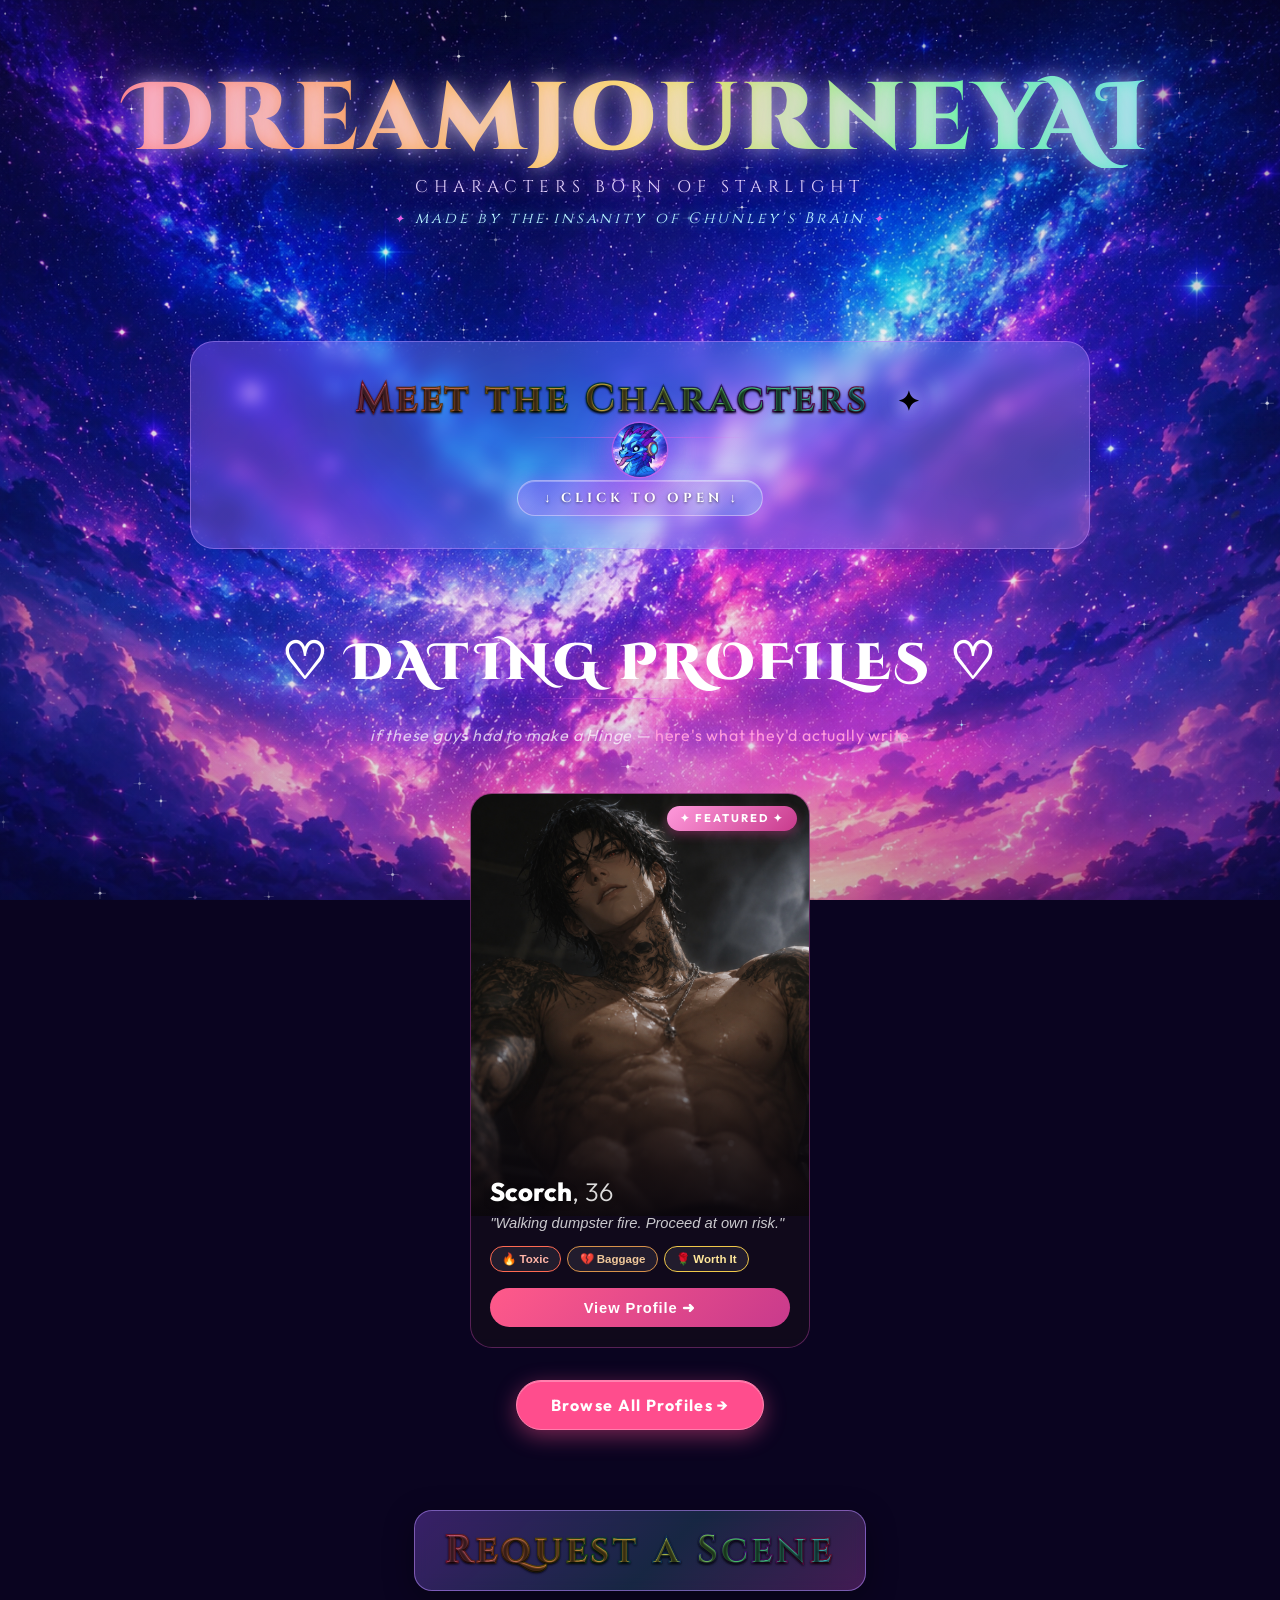
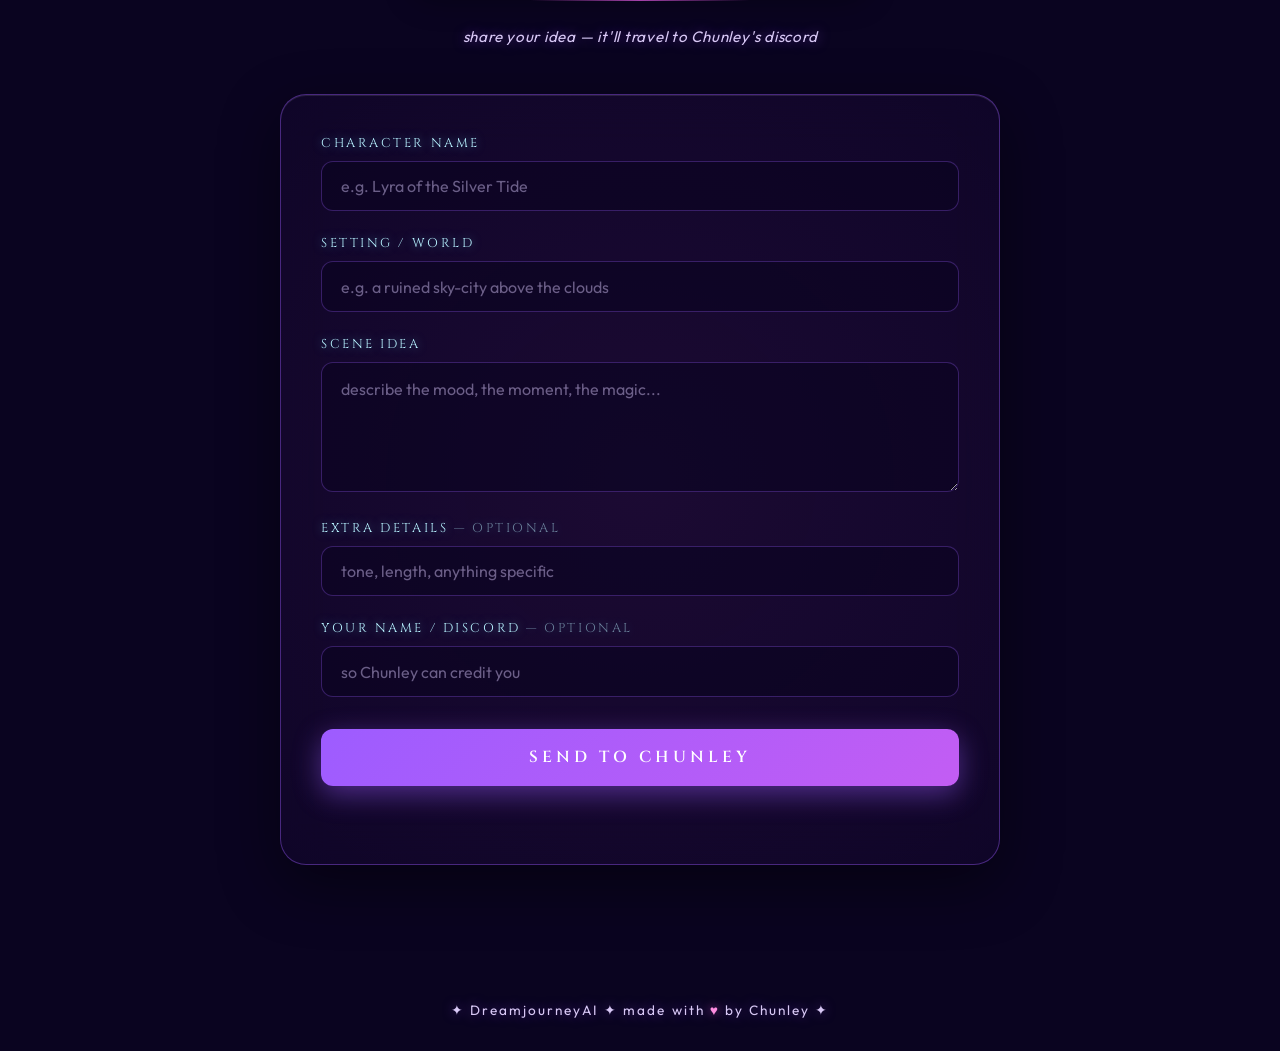
==== index.html @ 1c1927c0 "Update button text to 'Meet the Characters'" ====
<!DOCTYPE html>
<html lang="en">
<head>
<meta charset="UTF-8" />
<meta name="viewport" content="width=device-width, initial-scale=1.0" />
<title>DreamjourneyAI — by Chunley</title>
<link rel="icon" type="image/webp" href="assets/favicon.webp" />
<link rel="preconnect" href="https://fonts.googleapis.com" />
<link rel="preconnect" href="https://fonts.gstatic.com" crossorigin />
<link href="https://fonts.googleapis.com/css2?family=Cinzel+Decorative:wght@400;700;900&family=Cinzel:wght@400;500;600;700&family=Metal+Mania&family=Oswald:wght@400;600;700&family=Outfit:wght@300;400;500;600;700&family=Special+Elite&display=swap" rel="stylesheet" />
<link rel="stylesheet" href="styles.css" />
</head>
<body>

<canvas id="stars-canvas"></canvas>
<canvas id="ripples-canvas"></canvas>

<div class="dragon-cursor" id="dragonCursor">
  <div class="dragon-cursor-inner">
    <img src="assets/ChunDragon.webp" alt="" draggable="false" />
  </div>
</div>

<div class="site">

  <header>
    <h1 class="brand">DreamjourneyAI</h1>
    <div class="tagline">characters born of starlight</div>
    <div class="creator">made by the insanity of Chunley's Brain</div>
  </header>

  <section class="section" id="characters">
    <button type="button" class="section-title-link" id="meetCharactersLink" aria-label="Open characters page">
      <span class="meet-aurora" aria-hidden="true"></span>
      <h2 class="section-title">
        <span class="section-title-accent meet-title" data-text="Meet the Characters">Meet the Characters</span>
      </h2>
      <div class="divider"></div>
    </button>
  </section>

  <!-- ====== DATING PROFILES (homepage — featured + browse-all) ====== -->
  <section class="section dating-preview-section" id="datingProfiles">
    <h2 class="section-title">♡ Dating Profiles ♡</h2>
    <div class="divider"></div>
    <p class="section-sub">if these guys had to make a Hinge — <em>here's what they'd actually write</em></p>

    <div class="dating-featured-wrap">
      <button class="dating-preview-card dating-featured-card" data-dating="scorch" data-dating-href="scorch.html#dating" type="button" aria-label="View Scorch's dating profile">
        <span class="dating-featured-badge">✦ Featured ✦</span>
        <div class="dating-preview-photo">
          <img src="assets/Scorch Pics/SexyScorchLookingDown.webp" alt="Scorch" onerror="this.style.display='none'">
        </div>
        <div class="dating-preview-body">
          <h3 class="dating-preview-name">Scorch<span>, 36</span></h3>
          <p class="dating-preview-tag">"Walking dumpster fire. Proceed at own risk."</p>
          <div class="dating-preview-types">
            <span class="romance-tag rt-toxic">🔥 Toxic</span>
            <span class="romance-tag rt-baggage">💔 Baggage</span>
            <span class="romance-tag rt-worth">🌹 Worth It</span>
          </div>
          <span class="dating-preview-cta">View Profile ➜</span>
        </div>
      </button>
    </div>

    <button class="dating-browse-all-btn" id="openDatingBrowse" type="button">
      Browse All Profiles →
    </button>
  </section>

  <section class="section" id="request">
    <h2 class="section-title"><span class="section-title-accent meet-title" data-text="Request a Scene">Request a Scene</span></h2>
    <div class="divider"></div>
    <p class="section-sub">share your idea — it'll travel to Chunley's discord</p>

    <form class="request-form" id="requestForm" autocomplete="off">
      <div class="form-row">
        <label class="form-label" for="charName">Character Name</label>
        <input class="form-input" type="text" id="charName" name="charName" required placeholder="e.g. Lyra of the Silver Tide" />
      </div>
      <div class="form-row">
        <label class="form-label" for="setting">Setting / World</label>
        <input class="form-input" type="text" id="setting" name="setting" placeholder="e.g. a ruined sky-city above the clouds" />
      </div>
      <div class="form-row">
        <label class="form-label" for="idea">Scene Idea</label>
        <textarea class="form-textarea" id="idea" name="idea" required placeholder="describe the mood, the moment, the magic..."></textarea>
      </div>
      <div class="form-row">
        <label class="form-label" for="extra">Extra Details <span style="opacity:.5">— optional</span></label>
        <input class="form-input" type="text" id="extra" name="extra" placeholder="tone, length, anything specific" />
      </div>
      <div class="form-row">
        <label class="form-label" for="requester">Your Name / Discord <span style="opacity:.5">— optional</span></label>
        <input class="form-input" type="text" id="requester" name="requester" placeholder="so Chunley can credit you" />
      </div>
      <button type="submit" class="submit-btn" id="submitBtn">Send to Chunley</button>
      <div class="form-status" id="formStatus"></div>
    </form>
  </section>

  <footer>
    <p>✦ DreamjourneyAI ✦ made with <span class="heart">♥</span> by Chunley ✦</p>
  </footer>

</div>



<!-- ====================== ALL CHARACTERS OVERLAY ====================== -->
<div class="character-page all-characters-page" id="charactersPage" aria-hidden="true">
  <button class="char-close" id="charactersClose" aria-label="Close" type="button">✕</button>
  <section class="all-characters-section">
    <h1 class="all-characters-title">All Characters</h1>
    <p class="all-characters-sub">every dream Chunley's brain has dragged into the light</p>
    <div class="search-wrap overlay-search">
      <svg class="search-icon" viewBox="0 0 24 24" fill="none" stroke="currentColor" stroke-width="2" stroke-linecap="round" stroke-linejoin="round">
        <circle cx="11" cy="11" r="8"/>
        <line x1="21" y1="21" x2="16.65" y2="16.65"/>
      </svg>
      <input type="text" class="search-input" id="searchInput" placeholder="Search for a character, a world, a dream..." />
    </div>
    <div class="character-grid" id="allCharactersGrid"></div>
  </section>
</div>
<!-- ================== END ALL CHARACTERS OVERLAY ===================== -->











<!-- ====================== DATING BROWSE OVERLAY (search + full grid) ====================== -->
<div class="dating-page dating-browse-page" id="datingBrowsePage" aria-hidden="true" style="--dp-accent: #e85ee8; --dp-accent-2: #5e7fff;">
  <button class="dating-close" id="datingBrowseClose" type="button" aria-label="Close">✕</button>

  <div class="dating-browse-wrap">
    <h1 class="dating-browse-title">♡ Dating Profiles ♡</h1>
    <p class="dating-browse-sub">find your type · find your toxic match · find someone worth the work</p>

    <div class="dating-search" role="search">
      <svg class="dating-search-icon" viewBox="0 0 24 24" fill="none" stroke="currentColor" stroke-width="2" stroke-linecap="round" stroke-linejoin="round" aria-hidden="true">
        <circle cx="11" cy="11" r="7"/>
        <path d="m21 21-4.3-4.3"/>
      </svg>
      <input
        type="search"
        id="datingSearchInput"
        placeholder="search by name or vibe — try 'toxic', 'angst', 'good boy'..."
        autocomplete="off"
        spellcheck="false"
      >
      <button class="dating-search-clear" id="datingSearchClear" type="button" aria-label="Clear search">✕</button>
    </div>

    <div class="dating-browse-grid" id="datingBrowseGrid">
      <!-- Scorch (unlocked) -->
      <button class="dating-preview-card"
              data-dating="scorch"
              data-dating-href="scorch.html#dating"
              data-name="scorch"
              data-tags="toxic baggage complicated worth-the-work heavy frontman vocals fire hellfire bite back asshole"
              type="button" aria-label="View Scorch's dating profile">
        <div class="dating-preview-photo">
          <img src="assets/Scorch Pics/scorch-g03.jpg" alt="Scorch" onerror="this.style.display='none'">
        </div>
        <div class="dating-preview-body">
          <h3 class="dating-preview-name">Scorch<span>, 36</span></h3>
          <p class="dating-preview-tag">"Walking dumpster fire. Proceed at own risk."</p>
          <div class="dating-preview-types">
            <span class="romance-tag rt-toxic">🔥 Toxic</span>
            <span class="romance-tag rt-baggage">💔 Baggage</span>
            <span class="romance-tag rt-worth">🌹 Worth It</span>
          </div>
          <span class="dating-preview-cta">View Profile ➜</span>
        </div>
      </button>

      <!-- Rory (unlocked) -->
      <button class="dating-preview-card"
              data-dating="rory"
              data-dating-href="rory.html#dating"
              data-name="rory"
              data-tags="irish peaky blinders 1920s charmer liar womanizer bootleg cards gangster handsome heartbreaker birmingham omalley trouble"
              type="button" aria-label="View Rory's dating profile">
        <div class="dating-preview-photo">
          <img src="assets/Rory Pics/SexyRory.webp" alt="Rory" onerror="this.style.display='none'">
        </div>
        <div class="dating-preview-body">
          <h3 class="dating-preview-name">Rory<span>, 35</span></h3>
          <p class="dating-preview-tag">"Charmin', handsome, an' a terrible bloody idea."</p>
          <div class="dating-preview-types">
            <span class="romance-tag rt-toxic">🔥 Heartbreaker</span>
            <span class="romance-tag rt-complicated">🎴 Smooth Talker</span>
            <span class="romance-tag rt-worth">🥃 Good Craic</span>
          </div>
          <span class="dating-preview-cta">View Profile ➜</span>
        </div>
      </button>

      <!-- Shane (locked placeholder) -->
      <button class="dating-preview-card locked"
              data-name="shane"
              data-tags="deadpan ex-outlaw biker angst quiet emotionally unavailable bass"
              type="button" disabled aria-label="Shane's profile coming soon">
        <div class="dating-preview-photo">
          <img src="assets/Shane Pics/shane_bassMainPic.webp" alt="Shane" onerror="this.style.display='none'">
          <div class="dating-preview-locked-stamp">Coming Soon</div>
        </div>
        <div class="dating-preview-body">
          <h3 class="dating-preview-name">Shane<span>, ?</span></h3>
          <p class="dating-preview-tag">profile pending — he didn't want to fill it out</p>
          <div class="dating-preview-types"><span class="romance-tag rt-angst">⚠ TBD</span></div>
          <span class="dating-preview-cta">Coming Soon</span>
        </div>
      </button>

      <!-- Cody (locked placeholder) -->
      <button class="dating-preview-card locked"
              data-name="cody"
              data-tags="good boy soft sweet bayou cajun drums depression heart of the band"
              type="button" disabled aria-label="Cody's profile coming soon">
        <div class="dating-preview-photo">
          <img src="assets/Cody Pics/cody-portrait.jpg" alt="Cody" onerror="this.style.display='none'">
          <div class="dating-preview-locked-stamp">Coming Soon</div>
        </div>
        <div class="dating-preview-body">
          <h3 class="dating-preview-name">Cody<span>, ?</span></h3>
          <p class="dating-preview-tag">profile pending — he's still being too polite about it</p>
          <div class="dating-preview-types"><span class="romance-tag rt-soft">🌿 TBD</span></div>
          <span class="dating-preview-cta">Coming Soon</span>
        </div>
      </button>
    </div>

    <p class="dating-no-results" id="datingNoResults">no profiles match — try a different vibe</p>
  </div>
</div>
<!-- ================== END DATING BROWSE OVERLAY ===================== -->



<!-- ============== SCENE REQUEST MODAL (shared by all character pages) ============== -->
<div class="scene-modal" id="sceneModal" aria-hidden="true" role="dialog" aria-labelledby="sceneModalTitle">
  <div class="scene-modal-panel">
    <button class="scene-modal-close" id="sceneModalClose" type="button" aria-label="Close">✕</button>
    <h2 class="scene-modal-h" id="sceneModalTitle">Scene Request</h2>
    <p class="scene-modal-sub">For <strong id="sceneModalChar">—</strong></p>

    <form id="sceneRequestForm" autocomplete="off">
      <div class="scene-row">
        <label for="sceneIdea">The Scene Idea</label>
        <textarea id="sceneIdea" name="sceneIdea" required placeholder="describe the moment, the mood, the magic..."></textarea>
      </div>
      <div class="scene-row">
        <label for="sceneSetting">Setting / World <span style="opacity:.55">— optional</span></label>
        <input type="text" id="sceneSetting" name="sceneSetting" placeholder="where does it take place?">
      </div>
      <div class="scene-row">
        <label for="sceneExtra">Extra Details <span style="opacity:.55">— optional</span></label>
        <input type="text" id="sceneExtra" name="sceneExtra" placeholder="tone, length, anything specific">
      </div>
      <div class="scene-row">
        <label for="sceneRequester">Your Name / Discord <span style="opacity:.55">— optional</span></label>
        <input type="text" id="sceneRequester" name="sceneRequester" placeholder="so Chunley can credit you">
      </div>
      <button type="submit" class="scene-submit" id="sceneSubmit">Send to Chunley</button>
      <div class="scene-status" id="sceneStatus" role="status" aria-live="polite"></div>
    </form>
  </div>
</div>



<script src="script.js"></script>
</body>
</html>
---- styles.css ----
:root {
    --bg-deep: #0a0420;
    --bg-mid: #1a0a40;
    --accent-purple: #9d5cff;
    --accent-magenta: #e85ee8;
    --accent-cyan: #5edcff;
    --accent-blue: #5e7fff;
    --text-primary: #f0e8ff;
    --text-muted: #b8a8d8;
    --glow-purple: rgba(157, 92, 255, 0.6);
    --glow-magenta: rgba(232, 94, 232, 0.5);
    --glow-cyan: rgba(94, 220, 255, 0.4);
    --rainbow-gradient: linear-gradient(90deg, #ff6f9c 0%, #ff9a4d 12%, #ffe14d 25%, #5cff97 38%, #4ddfff 51%, #7a8cff 64%, #b86bff 77%, #ff6fd6 90%, #ff6f9c 100%);
    --rainbow-dark: linear-gradient(90deg, #6e1430 0%, #6e3210 12%, #5c4a08 25%, #0d4a22 38%, #0a3a52 51%, #1c2c5b 64%, #3a1466 77%, #5c0c4a 90%, #6e1430 100%);
  }

  * { margin: 0; padding: 0; box-sizing: border-box; cursor: none; }

  html, body { width: 100%; overflow-x: hidden; }

  body {
    font-family: 'Outfit', sans-serif;
    background: var(--bg-deep);
    color: var(--text-primary);
    min-height: 100vh;
    position: relative;
    background-image: url('assets/file_00000000f12871f6a0b5cd35dc79fafd.png');
    background-size: cover;
    background-position: center;
    background-attachment: fixed;
    background-repeat: no-repeat;
  }

  /* darkening vignette over background for readability */
  body::before {
    content: '';
    position: fixed; inset: 0;
    background:
      radial-gradient(ellipse at center, transparent 0%, rgba(10, 4, 32, 0.12) 60%, rgba(10, 4, 32, 0.45) 100%);
    z-index: 1;
    pointer-events: none;
  }

  /* canvas layers */
  #stars-canvas, #ripples-canvas {
    position: fixed; inset: 0;
    width: 100%; height: 100%;
    pointer-events: none;
  }
  #stars-canvas { z-index: 2; }
  #ripples-canvas { z-index: 11; mix-blend-mode: screen; }

  /* dragon cursor */
  .dragon-cursor {
    position: fixed;
    top: 50%; left: 50%;
    width: 54px; height: 54px;
    margin: -27px 0 0 -27px;
    pointer-events: none;
    z-index: 9999;
    will-change: transform;
  }
  .dragon-cursor-inner {
    width: 100%; height: 100%;
    transition: transform 0.18s cubic-bezier(0.16, 1, 0.3, 1);
  }
  .dragon-cursor.clicking .dragon-cursor-inner {
    transform: scale(0.78) rotate(-14deg);
  }
  .dragon-cursor img {
    width: 100%; height: 100%;
    object-fit: cover;
    border-radius: 50%;
    user-select: none;
    -webkit-user-drag: none;
    filter: drop-shadow(0 0 10px var(--glow-purple)) drop-shadow(0 0 18px rgba(232, 94, 232, 0.35));
    box-shadow: 0 0 0 1.5px rgba(232, 94, 232, 0.5), inset 0 0 12px rgba(0, 0, 0, 0.3);
  }
  /* gentle hover-bob */
  .dragon-cursor img {
    animation: dragonBob 3s ease-in-out infinite;
  }
  @keyframes dragonBob {
    0%, 100% { transform: translateY(0) rotate(-3deg); }
    50% { transform: translateY(-2px) rotate(3deg); }
  }

  /* touch-device fallback handled in JS via (pointer: coarse) instead, so
     hybrid laptops with touchscreens still get the dragon. */
  body.touch-device, body.touch-device * { cursor: auto !important; }
  body.touch-device .dragon-cursor { display: none; }

  /* Until the dragon cursor is confirmed visible (image loaded OR orb fallback
     in place), keep the OS cursor so the page is always usable. JS adds the
     `dragon-ready` class once the cursor is actually showing something. */
  body:not(.dragon-ready):not(.touch-device),
  body:not(.dragon-ready):not(.touch-device) * { cursor: auto !important; }
  body:not(.dragon-ready) .dragon-cursor { display: none; }

  /* ============================================================
     PERFORMANCE OPTIMIZATIONS — keep this site smooth on mobile.
     Three small rules, big impact:
     1. Pause every animation inside a character page when the page
        is hidden (aria-hidden=true). Browsers still run CSS animation
        cycles on offscreen elements; this stops that work.
     2. content-visibility: auto on the overlay pages lets the browser
        skip layout/paint for offscreen sections until they're scrolled
        or shown. Huge win when the page tree is large.
     3. prefers-reduced-motion: kill purely decorative animations for
        users who've set that OS preference (accessibility + perf).
     ============================================================ */
  .character-page[aria-hidden="true"] { content-visibility: auto; }
  .character-page[aria-hidden="true"] *,
  .character-page[aria-hidden="true"] *::before,
  .character-page[aria-hidden="true"] *::after {
    animation-play-state: paused !important;
  }
  @media (prefers-reduced-motion: reduce) {
    *, *::before, *::after {
      animation-duration: 0.001ms !important;
      animation-iteration-count: 1 !important;
      transition-duration: 0.001ms !important;
    }
  }

  /* main site z-index */
  .site { position: relative; z-index: 10; }

  /* ---------- HEADER ---------- */
  header {
    padding: 4.5rem 2rem 2rem;
    text-align: center;
    position: relative;
  }

  .brand {
    font-family: 'Cinzel Decorative', serif;
    font-weight: 900;
    font-size: clamp(2.6rem, 7.5vw, 6rem);
    letter-spacing: 0.03em;
    background: var(--rainbow-gradient);
    background-size: 200% 100%;
    -webkit-background-clip: text;
    -webkit-text-fill-color: transparent;
    background-clip: text;
    animation: rainbowFlow 14s linear infinite, fadeUp 1.2s ease both;
    margin-bottom: 0.5rem;
    line-height: 1;
    /* halo glow behind the gradient text */
    text-shadow:
      0 0 18px rgba(255, 220, 255, 0.55),
      0 0 36px rgba(180, 220, 255, 0.35),
      0 0 72px rgba(232, 94, 232, 0.25);
  }

  /* seamless left-to-right rainbow loop */
  @keyframes rainbowFlow {
    from { background-position: 0% 50%; }
    to   { background-position: 200% 50%; }
  }
  @keyframes fadeUp {
    from { opacity: 0; transform: translateY(20px); }
    to   { opacity: 1; transform: translateY(0); }
  }

  .tagline {
    font-family: 'Cinzel', serif;
    font-weight: 400;
    font-size: clamp(0.85rem, 1.4vw, 1.05rem);
    color: #e6d4ff;
    letter-spacing: 0.35em;
    text-transform: uppercase;
    margin-bottom: 0.6rem;
    animation: fadeUp 1.4s 0.15s ease both;
    text-shadow:
      0 0 10px rgba(232, 94, 232, 0.6),
      0 0 22px rgba(94, 220, 255, 0.35);
  }
  .creator {
    font-family: 'Cinzel', serif;
    font-size: 0.95rem;
    color: #b8f2ff;
    letter-spacing: 0.2em;
    font-style: italic;
    animation: fadeUp 1.4s 0.3s ease both;
    text-shadow:
      0 0 10px rgba(94, 220, 255, 0.7),
      0 0 22px rgba(157, 92, 255, 0.4);
  }
  .creator::before, .creator::after {
    content: '✦';
    margin: 0 0.6em;
    color: var(--accent-magenta);
    font-size: 0.8em;
  }

  /* ---------- CLICKABLE SECTION TITLE ---------- */
  .section-title-link {
    display: block;
    text-align: center;
    width: 100%;
    max-width: 900px;
    margin: 0 auto;
    /* a richer, present background built from the page palette,
       layered over a slow-flowing aurora shimmer (see ::after below) */
    background:
      linear-gradient(135deg, rgba(157, 92, 255, 0.32), rgba(94, 220, 255, 0.16) 55%, rgba(232, 94, 232, 0.26));
    border: 1.5px solid rgba(180, 140, 255, 0.55);
    padding: 2rem 1.5rem;
    cursor: pointer;
    border-radius: 24px;
    position: relative;
    overflow: hidden;
    transition: transform 0.4s cubic-bezier(0.16, 1, 0.3, 1),
                border-color 0.4s ease,
                box-shadow 0.4s ease,
                background 0.4s ease;
    animation: meetPulse 3.2s ease-in-out infinite;
    backdrop-filter: blur(8px);
    -webkit-backdrop-filter: blur(8px);
  }
  /* the flowing aurora shimmer that fills the panel */
  .section-title-link > *:not(.meet-aurora) { position: relative; z-index: 1; }
  .section-title-link .meet-aurora {
    content: '';
    position: absolute;
    inset: -40%;
    z-index: 0;
    pointer-events: none;
    background:
      conic-gradient(from 0deg at 30% 40%,
        rgba(157, 92, 255, 0.55),
        rgba(94, 220, 255, 0.40),
        rgba(232, 94, 232, 0.50),
        rgba(94, 127, 255, 0.40),
        rgba(157, 92, 255, 0.55));
    filter: blur(40px) saturate(1.15);
    opacity: 0.3;
    animation: meetAurora 16s linear infinite;
  }
  @keyframes meetAurora {
    0%   { transform: rotate(0deg)   scale(1.05); }
    50%  { transform: rotate(180deg) scale(1.25); }
    100% { transform: rotate(360deg) scale(1.05); }
  }
  /* Soft pulsing glow to draw the eye */
  @keyframes meetPulse {
    0%, 100% {
      box-shadow: 0 0 16px rgba(157, 92, 255, 0.20);
    }
    50% {
      box-shadow: 0 0 28px rgba(232, 94, 232, 0.30);
    }
  }
  /* Animated sheen sweep across the button */
  .section-title-link::before {
    content: '';
    position: absolute;
    top: 0;
    left: -100%;
    width: 60%;
    height: 100%;
    background: linear-gradient(
      105deg,
      transparent 0%,
      transparent 35%,
      rgba(255, 255, 255, 0.08) 45%,
      rgba(255, 255, 255, 0.18) 50%,
      rgba(255, 255, 255, 0.08) 55%,
      transparent 65%,
      transparent 100%
    );
    animation: sheenSweep 4.5s ease-in-out infinite;
    pointer-events: none;
    z-index: 2;
  }
  @keyframes sheenSweep {
    0%, 60% { left: -100%; }
    100% { left: 200%; }
  }
  .section-title-link .section-title {
    margin: 0 0 0.8rem 0;
    transition: text-shadow 0.3s ease, letter-spacing 0.4s ease;
    position: relative;
    z-index: 1;
  }
  /* The color-cycling, twinkling star after the title */
  .section-title-link .section-title::after {
    content: '✦';
    display: inline-block;
    margin-left: 0.5em;
    font-size: 0.7em;
    -webkit-text-fill-color: currentColor;
    animation: starWiggle 1.8s ease-in-out infinite,
               starTwinkle 1.3s ease-in-out infinite,
               starColor 6s linear infinite;
  }
  @keyframes starWiggle {
    0%, 100% { transform: translateX(0) rotate(0deg); }
    50%      { transform: translateX(6px) rotate(14deg); }
  }
  /* twinkle: pulse size + brightness like a sparkle */
  @keyframes starTwinkle {
    0%, 100% { opacity: 0.55; transform: scale(0.82); }
    45%      { opacity: 1;    transform: scale(1.18); }
    60%      { opacity: 0.85; transform: scale(1.0); }
  }
  /* cycle through the rainbow, glow matching each hue */
  @keyframes starColor {
    0%   { color:#ff6ec7; text-shadow:0 0 10px #ff6ec7, 0 0 20px rgba(255,110,199,.7); }
    16%  { color:#ff9a5e; text-shadow:0 0 10px #ff9a5e, 0 0 20px rgba(255,154,94,.7); }
    33%  { color:#ffe066; text-shadow:0 0 10px #ffe066, 0 0 20px rgba(255,224,102,.7); }
    50%  { color:#5effa0; text-shadow:0 0 10px #5effa0, 0 0 20px rgba(94,255,160,.7); }
    66%  { color:#5edcff; text-shadow:0 0 10px #5edcff, 0 0 20px rgba(94,220,255,.7); }
    83%  { color:#9d5cff; text-shadow:0 0 10px #9d5cff, 0 0 20px rgba(157,92,255,.7); }
    100% { color:#ff6ec7; text-shadow:0 0 10px #ff6ec7, 0 0 20px rgba(255,110,199,.7); }
  }
  /* "click to open" — a glowing pill CTA chip under the button */
  .section-title-link::after {
    content: '↓ click to open ↓';
    display: inline-block;
    margin-top: 1rem;
    padding: 0.5rem 1.35rem;
    font-family: 'Cinzel', serif;
    font-size: 0.82rem;
    font-weight: 700;
    letter-spacing: 0.3em;
    text-indent: 0.3em; /* balance the trailing letter-spacing so it sits centered */
    text-transform: uppercase;
    color: #fff;
    text-shadow: 0 1px 3px rgba(0, 0, 0, 0.55);
    background: linear-gradient(135deg, rgba(157, 92, 255, 0.4), rgba(232, 94, 232, 0.3) 55%, rgba(94, 220, 255, 0.34));
    border: 1.5px solid rgba(255, 255, 255, 0.4);
    border-radius: 999px;
    box-shadow: 0 0 16px rgba(157, 92, 255, 0.4), inset 0 1px 0 rgba(255, 255, 255, 0.3);
    transition: transform 0.3s ease, border-color 0.3s ease, box-shadow 0.3s ease, letter-spacing 0.3s ease;
    position: relative;
    z-index: 1;
    animation: clickHintGlow 3.6s ease-in-out infinite;
  }
  @keyframes clickHintGlow {
    0%, 100% { filter: drop-shadow(0 0 6px rgba(157, 92, 255, 0.6)); }
    33%      { filter: drop-shadow(0 0 9px rgba(232, 94, 232, 0.75)); }
    66%      { filter: drop-shadow(0 0 9px rgba(94, 220, 255, 0.65)); }
  }
  .section-title-link:hover {
    transform: translateY(-6px) scale(1.015);
    border-color: var(--accent-magenta);
    background: linear-gradient(135deg, rgba(232, 94, 232, 0.15), rgba(94, 220, 255, 0.08));
    animation-play-state: paused;
    box-shadow:
      0 0 60px rgba(232, 94, 232, 0.55),
      0 0 100px rgba(157, 92, 255, 0.35),
      0 20px 60px rgba(0, 0, 0, 0.4);
  }
  .section-title-link:hover .section-title {
    letter-spacing: 0.04em;
    text-shadow:
      0 0 28px rgba(255, 200, 255, 0.8),
      0 0 56px rgba(180, 220, 255, 0.6);
  }
  .section-title-link:hover::after {
    transform: translateY(2px) scale(1.06);
    letter-spacing: 0.34em;
    border-color: rgba(255, 255, 255, 0.7);
    box-shadow: 0 0 28px rgba(232, 94, 232, 0.65), 0 0 46px rgba(157, 92, 255, 0.4), inset 0 1px 0 rgba(255, 255, 255, 0.35);
  }
  .section-title-link:active {
    transform: translateY(-2px) scale(0.99);
  }
  .section-title-link:focus-visible {
    outline: 2px solid var(--accent-magenta);
    outline-offset: 6px;
  }

  /* ---------- SEARCH ---------- */
  .search-wrap { position: relative; }

  .search-input {
    width: 100%;
    padding: 1.1rem 1.5rem 1.1rem 3.5rem;
    font-family: 'Outfit', sans-serif;
    font-size: 1rem;
    background: rgba(26, 10, 64, 0.55);
    backdrop-filter: blur(20px);
    -webkit-backdrop-filter: blur(20px);
    border: 1px solid rgba(157, 92, 255, 0.4);
    border-radius: 100px;
    color: var(--text-primary);
    outline: none;
    transition: all 0.3s ease;
    box-shadow: 0 0 30px rgba(157, 92, 255, 0.18), inset 0 1px 0 rgba(255, 255, 255, 0.1);
  }
  .search-input::placeholder { color: var(--text-muted); opacity: 0.7; }
  .search-input:focus {
    border-color: var(--accent-cyan);
    box-shadow: 0 0 45px rgba(94, 220, 255, 0.4), inset 0 1px 0 rgba(255, 255, 255, 0.15);
    background: rgba(26, 10, 64, 0.7);
  }
  .search-icon {
    position: absolute;
    left: 1.3rem; top: 50%;
    transform: translateY(-50%);
    width: 20px; height: 20px;
    color: var(--accent-purple);
  }

  /* ---------- SECTIONS ---------- */
  .section {
    max-width: 1200px;
    margin: 5rem auto;
    padding: 0 2rem;
  }
  .section-title {
    font-family: 'Cinzel', serif;
    font-weight: 600;
    font-size: clamp(1.7rem, 3.2vw, 2.4rem);
    text-align: center;
    margin-bottom: 0.5rem;
    letter-spacing: 0.1em;
    text-shadow:
      0 0 16px rgba(255, 200, 255, 0.4),
      0 0 32px rgba(180, 220, 255, 0.25);
  }
  .section-title-accent {
    background: var(--rainbow-gradient);
    background-size: 200% 100%;
    -webkit-background-clip: text;
    -webkit-text-fill-color: transparent;
    background-clip: text;
    animation: rainbowFlow 18s linear infinite;
  }

  /* ----- the "Meet the Characters" title: clean animated rainbow, no bloom ----- */
  .meet-title {
    position: relative;
    display: inline-block;
    /* no glow/bloom — just a tight dark shadow to ground the letters */
    text-shadow: 0 1px 2px rgba(0, 0, 0, 0.55);
    /* slow, smooth rainbow drift through all the colors */
    animation: rainbowFlow 22s linear infinite;
  }
  /* a duplicate of the words behind the fill, drawn as a STATIC dark rainbow
     stroke — a steady outline that keeps the bright fill crisp and legible
     without any glow or shimmer competing with it */
  .meet-title::before {
    content: attr(data-text);
    position: absolute;
    left: 0; top: 0;
    z-index: -1;
    pointer-events: none;
    background: var(--rainbow-dark);
    -webkit-background-clip: text;
    background-clip: text;
    -webkit-text-fill-color: transparent;
    color: transparent;
    /* transparent stroke + clipped dark-rainbow fill = a crisp dark OUTLINE */
    -webkit-text-stroke: 2.5px transparent;
    /* a tight dark shadow to deepen the edge — no bright bloom */
    filter: drop-shadow(0 1px 1px rgba(0,0,0,0.65));
  }
  /* a bright glint that sweeps across the letters — the "shimmer" */
  .meet-title::after {
    content: attr(data-text);
    position: absolute;
    left: 0; top: 0;
    z-index: 1;
    pointer-events: none;
    background: linear-gradient(110deg,
      transparent 0%, transparent 42%,
      rgba(255,255,255,0.9) 50%,
      transparent 58%, transparent 100%);
    background-size: 250% 100%;
    -webkit-background-clip: text;
    background-clip: text;
    -webkit-text-fill-color: transparent;
    color: transparent;
    animation: titleShimmer 5s ease-in-out infinite;
  }
  @keyframes titleShimmer {
    0%       { background-position: 160% 0; }
    55%, 100% { background-position: -60% 0; }
  }

  /* opaque glassy bar behind the "Request a Scene" title — matches the
     Meet the Characters panel so it reads clearly against the starfield */
  #request .section-title {
    display: block;
    width: fit-content;
    max-width: 92%;
    margin: 0 auto 0.6rem;
    padding: 0.85rem 1.9rem;
    background: linear-gradient(135deg, rgba(157, 92, 255, 0.32), rgba(94, 220, 255, 0.16) 55%, rgba(232, 94, 232, 0.26));
    border: 1.5px solid rgba(180, 140, 255, 0.55);
    border-radius: 18px;
    box-shadow: 0 8px 30px rgba(0, 0, 0, 0.35);
    backdrop-filter: blur(8px);
    -webkit-backdrop-filter: blur(8px);
  }
  /* fallback for browsers without text-stroke support */
  @supports not (-webkit-text-stroke: 1px red) {
    .meet-title::before { display: none; }
    .meet-title { text-shadow: 0 1px 2px rgba(0, 0, 0, 0.7), 0 0 1px rgba(0, 0, 0, 0.5); }
  }
  @keyframes rainbowFlowRev {
    from { background-position: 200% 50%; }
    to   { background-position: 0% 50%; }
  }
  @keyframes meetShine {
    0%, 100% {
      filter: drop-shadow(0 0 5px rgba(255, 180, 255, 0.3))
              drop-shadow(0 0 12px rgba(120, 200, 255, 0.2));
    }
    50% {
      filter: drop-shadow(0 0 9px rgba(255, 210, 255, 0.55))
              drop-shadow(0 0 20px rgba(150, 220, 255, 0.38))
              drop-shadow(0 0 34px rgba(232, 94, 232, 0.25));
    }
  }
  .section-sub {
    text-align: center;
    color: #d8c8f5;
    font-size: 0.95rem;
    margin-bottom: 3rem;
    letter-spacing: 0.05em;
    font-style: italic;
    text-shadow: 0 0 12px rgba(157, 92, 255, 0.5);
  }
  .divider {
    width: 220px; height: 1px;
    margin: 0 auto 1.6rem;
    background: linear-gradient(90deg, transparent, var(--accent-magenta), transparent);
    opacity: 0.7;
  }

  /* ---------- CHARACTER GRID ---------- */
  .character-grid {
    display: grid;
    grid-template-columns: repeat(auto-fill, minmax(220px, 1fr));
    gap: 1.6rem;
  }

  /* ---------- "SEE MORE CHARACTERS" CALL-TO-ACTION ---------- */
  /* ---------- ALL CHARACTERS OVERLAY ---------- */
  /* Background is built to exactly match the body's visual stack so the
     overlay feels like a continuation of the homepage:
       layer 1 (top):   vignette gradient — same as body::before
       layer 2 (mid):   the background image — same as body
       layer 3 (base):  --bg-deep solid color — same as body fallback        */
  .all-characters-page {
    background:
      radial-gradient(ellipse at center,
        transparent 0%,
        rgba(10, 4, 32, 0.12) 60%,
        rgba(10, 4, 32, 0.45) 100%),
      url('assets/background.jpg') center / cover no-repeat fixed,
      var(--bg-deep);
    color: var(--text-primary);
    font-family: 'Outfit', sans-serif;
  }
  /* Suppress the film-grain and scanlines that the base .character-page adds
     (those are for Scorch's heavy-metal aesthetic, not this one). */
  .all-characters-page::before,
  .all-characters-page::after {
    content: none;
    display: none;
  }
  /* Search bar lives inside the overlay now, between title and grid */
  .overlay-search {
    max-width: 720px;
    margin: 0 auto 2.5rem;
    animation: fadeUp 0.6s 0.1s ease both;
  }
  .all-characters-section {
    max-width: 1200px;
    margin: 0 auto;
    padding: 5rem 2rem 4rem;
  }
  .all-characters-title {
    font-family: 'Cinzel Decorative', serif;
    font-weight: 900;
    font-size: clamp(2.4rem, 6vw, 4.5rem);
    text-align: center;
    background: var(--rainbow-gradient);
    background-size: 200% 100%;
    -webkit-background-clip: text;
    -webkit-text-fill-color: transparent;
    background-clip: text;
    animation: rainbowFlow 14s linear infinite;
    margin-bottom: 0.5rem;
  }
  .all-characters-sub {
    text-align: center;
    color: var(--text-muted);
    font-style: italic;
    margin-bottom: 3rem;
    letter-spacing: 0.08em;
  }
  .character-card {
    position: relative;
    aspect-ratio: 3 / 4;
    border-radius: 20px;
    background: linear-gradient(160deg, rgba(157, 92, 255, 0.16), rgba(94, 220, 255, 0.06));
    backdrop-filter: blur(12px);
    -webkit-backdrop-filter: blur(12px);
    border: 1px solid rgba(157, 92, 255, 0.3);
    overflow: hidden;
    transition: all 0.4s cubic-bezier(0.16, 1, 0.3, 1);
    display: flex;
    flex-direction: column;
    align-items: center;
    justify-content: center;
    padding: 1.5rem;
    text-align: center;
    box-shadow: 0 8px 32px rgba(0, 0, 0, 0.35);
  }
  .character-card::before {
    content: '';
    position: absolute; inset: 0;
    background: radial-gradient(circle at 50% 0%, rgba(232, 94, 232, 0.28), transparent 65%);
    opacity: 0;
    transition: opacity 0.4s ease;
  }
  .character-card::after {
    content: '';
    position: absolute;
    inset: -1px;
    border-radius: 20px;
    padding: 1px;
    background: linear-gradient(135deg, transparent, rgba(232, 94, 232, 0), transparent);
    -webkit-mask: linear-gradient(#000 0 0) content-box, linear-gradient(#000 0 0);
    -webkit-mask-composite: xor;
            mask-composite: exclude;
    transition: background 0.4s ease;
    pointer-events: none;
  }
  .character-card:hover {
    transform: translateY(-8px);
    border-color: rgba(232, 94, 232, 0.5);
    box-shadow: 0 16px 50px rgba(232, 94, 232, 0.3), 0 0 0 1px rgba(232, 94, 232, 0.2);
  }
  .character-card:hover::before { opacity: 1; }
  .character-card:hover::after {
    background: linear-gradient(135deg, var(--accent-magenta), var(--accent-cyan), var(--accent-purple));
  }

  .character-portrait {
    width: 100%;
    aspect-ratio: 1 / 1;
    border-radius: 12px;
    background: linear-gradient(135deg, var(--accent-purple), var(--accent-magenta));
    display: flex; align-items: center; justify-content: center;
    font-family: 'Cinzel Decorative', serif;
    font-weight: 900;
    font-size: 3rem;
    color: white;
    margin-bottom: 1.2rem;
    box-shadow: 0 0 32px var(--glow-purple);
    z-index: 1; position: relative;
    overflow: hidden;
  }
  .character-portrait img {
    width: 100%; height: 100%; object-fit: cover;
  }

  .character-name {
    font-family: 'Cinzel', serif;
    font-weight: 600;
    font-size: 1.1rem;
    margin-bottom: 0.4rem;
    letter-spacing: 0.05em;
    z-index: 1; position: relative;
    color: #f5e8ff;
    text-shadow:
      0 0 12px rgba(232, 94, 232, 0.55),
      0 0 24px rgba(94, 220, 255, 0.25);
  }
  .character-desc {
    font-size: 0.85rem;
    color: #d8c8f5;
    line-height: 1.4;
    z-index: 1; position: relative;
    text-shadow: 0 0 8px rgba(157, 92, 255, 0.4);
  }

  /* Fire-style name effect (Scorch). Yellow→orange→red gradient
     with a pulsing glow. */
  .character-name.fire {
    font-family: 'Cinzel Decorative', serif;
    font-weight: 900;
    font-size: 1.5rem;
    letter-spacing: 0.12em;
    text-transform: uppercase;
    color: transparent;
    background-image: linear-gradient(
      180deg,
      #fff3a0 0%,
      #ffd24a 18%,
      #ff8a2a 45%,
      #ff3b1f 72%,
      #8b1100 100%
    );
    -webkit-background-clip: text;
            background-clip: text;
    -webkit-text-fill-color: transparent;
    text-shadow:
      0 0 8px rgba(255, 152, 0, 0.65),
      0 0 18px rgba(255, 87, 34, 0.55),
      0 0 32px rgba(244, 67, 54, 0.45);
    animation: fire-flicker 2.4s ease-in-out infinite;
  }
  @keyframes fire-flicker {
    0%, 100% {
      text-shadow:
        0 0 8px rgba(255, 152, 0, 0.65),
        0 0 18px rgba(255, 87, 34, 0.55),
        0 0 32px rgba(244, 67, 54, 0.45);
      filter: brightness(1);
    }
    45% {
      text-shadow:
        0 0 12px rgba(255, 200, 60, 0.85),
        0 0 26px rgba(255, 87, 34, 0.7),
        0 0 44px rgba(244, 67, 54, 0.55);
      filter: brightness(1.15);
    }
    70% {
      text-shadow:
        0 0 6px rgba(255, 152, 0, 0.55),
        0 0 16px rgba(255, 87, 34, 0.5),
        0 0 28px rgba(244, 67, 54, 0.4);
      filter: brightness(0.95);
    }
  }

  /* Peaky-style name effect (Rory). Worn gold foil on dark — 1920s
     Birmingham, betting-shop brass. Subtle sheen, no flicker. */
  .character-name.peaky {
    font-family: 'Cinzel Decorative', serif;
    font-weight: 900;
    font-size: 1.5rem;
    letter-spacing: 0.1em;
    text-transform: uppercase;
    color: transparent;
    background-image: linear-gradient(180deg, #f3e3b0 0%, #e7c879 35%, #c8a24a 70%, #8a6a24 100%);
    -webkit-background-clip: text;
            background-clip: text;
    -webkit-text-fill-color: transparent;
    text-shadow: 0 0 10px rgba(200,162,74,0.45), 0 0 22px rgba(122,31,23,0.3);
  }

  /* Chrome-style name effect (Shane). Steel-blue gradient
     with a slow shimmer — bass / knucklehead bike vibe. */
  .character-name.chrome {
    font-family: 'Cinzel Decorative', serif;
    font-weight: 900;
    font-size: 1.5rem;
    letter-spacing: 0.12em;
    text-transform: uppercase;
    color: transparent;
    background-image: linear-gradient(
      180deg,
      #e8eef4 0%,
      #c0d0e0 25%,
      #88a8c0 55%,
      #3a5a78 85%,
      #0a1828 100%
    );
    -webkit-background-clip: text;
            background-clip: text;
    -webkit-text-fill-color: transparent;
    text-shadow:
      0 0 8px rgba(95, 176, 212, 0.5),
      0 0 18px rgba(120, 190, 220, 0.4),
      0 0 32px rgba(40, 80, 120, 0.3);
    animation: chrome-shimmer 4s ease-in-out infinite;
  }
  @keyframes chrome-shimmer {
    0%, 100% {
      text-shadow:
        0 0 8px rgba(95, 176, 212, 0.5),
        0 0 18px rgba(120, 190, 220, 0.4),
        0 0 32px rgba(40, 80, 120, 0.3);
      filter: brightness(1);
    }
    50% {
      text-shadow:
        0 0 12px rgba(160, 220, 240, 0.7),
        0 0 26px rgba(120, 190, 220, 0.55),
        0 0 44px rgba(95, 176, 212, 0.45);
      filter: brightness(1.1);
    }
  }

  /* Bayou-style name effect (Cody). Warm honey/gold gradient with a
     slow firefly pulse — Louisiana / drummer / front-porch vibe. */
  .character-name.bayou {
    font-family: 'Cinzel Decorative', serif;
    font-weight: 900;
    font-size: 1.5rem;
    letter-spacing: 0.10em;
    text-transform: uppercase;
    color: transparent;
    background-image: linear-gradient(
      180deg,
      #fff4cc 0%,
      #f4d27a 25%,
      #d49a3a 55%,
      #8a5a1a 85%,
      #3a2410 100%
    );
    -webkit-background-clip: text;
            background-clip: text;
    -webkit-text-fill-color: transparent;
    text-shadow:
      0 0 8px rgba(212, 154, 58, 0.5),
      0 0 18px rgba(244, 210, 122, 0.4),
      0 0 32px rgba(120, 80, 25, 0.3);
    animation: bayou-firefly 3.6s ease-in-out infinite;
  }
  @keyframes bayou-firefly {
    0%, 100% {
      text-shadow:
        0 0 8px rgba(212, 154, 58, 0.5),
        0 0 18px rgba(244, 210, 122, 0.4),
        0 0 32px rgba(120, 80, 25, 0.3);
      filter: brightness(1);
    }
    50% {
      text-shadow:
        0 0 14px rgba(255, 220, 130, 0.75),
        0 0 28px rgba(244, 200, 100, 0.6),
        0 0 48px rgba(212, 154, 58, 0.45);
      filter: brightness(1.12);
    }
  }

  .character-card.placeholder {
    background: linear-gradient(160deg, rgba(255, 255, 255, 0.04), rgba(255, 255, 255, 0.01));
    border-style: dashed;
    border-color: rgba(184, 168, 216, 0.25);
  }
  .character-card.placeholder .character-portrait {
    background: rgba(184, 168, 216, 0.1);
    box-shadow: none;
    color: var(--text-muted);
    font-size: 4.5rem;
  }
  .character-card.placeholder .character-name { color: var(--text-muted); }

  /* ---------- REQUEST FORM ---------- */
  .request-form {
    max-width: 720px;
    margin: 0 auto;
    background: rgba(20, 8, 48, 0.55);
    backdrop-filter: blur(22px);
    -webkit-backdrop-filter: blur(22px);
    border: 1px solid rgba(157, 92, 255, 0.4);
    border-radius: 26px;
    padding: 2.5rem;
    box-shadow: 0 20px 60px rgba(0, 0, 0, 0.45), inset 0 1px 0 rgba(255, 255, 255, 0.1);
    position: relative;
    overflow: hidden;
  }
  .request-form::before {
    content: '';
    position: absolute;
    top: -50%; left: -50%;
    width: 200%; height: 200%;
    background: radial-gradient(circle, rgba(232, 94, 232, 0.06), transparent 50%);
    animation: drift 20s linear infinite;
    pointer-events: none;
  }
  @keyframes drift {
    from { transform: rotate(0deg); }
    to   { transform: rotate(360deg); }
  }

  .form-row { margin-bottom: 1.5rem; position: relative; z-index: 1; }

  .form-label {
    display: block;
    font-family: 'Cinzel', serif;
    font-size: 0.8rem;
    letter-spacing: 0.2em;
    text-transform: uppercase;
    color: #b8f2ff;
    margin-bottom: 0.55rem;
    text-shadow: 0 0 10px rgba(94, 220, 255, 0.55);
  }
  .form-input, .form-textarea {
    width: 100%;
    padding: 0.9rem 1.2rem;
    font-family: 'Outfit', sans-serif;
    font-size: 1rem;
    background: rgba(10, 4, 32, 0.55);
    border: 1px solid rgba(157, 92, 255, 0.3);
    border-radius: 12px;
    color: var(--text-primary);
    outline: none;
    transition: all 0.3s ease;
  }
  .form-textarea { resize: vertical; min-height: 130px; font-family: 'Outfit', sans-serif; line-height: 1.5; }
  .form-input:focus, .form-textarea:focus {
    border-color: var(--accent-magenta);
    background: rgba(10, 4, 32, 0.75);
    box-shadow: 0 0 22px rgba(232, 94, 232, 0.25);
  }
  .form-input::placeholder, .form-textarea::placeholder {
    color: var(--text-muted); opacity: 0.55;
  }

  .submit-btn {
    width: 100%;
    padding: 1.1rem;
    font-family: 'Cinzel', serif;
    font-weight: 600;
    font-size: 1rem;
    letter-spacing: 0.25em;
    text-transform: uppercase;
    background: linear-gradient(135deg, var(--accent-purple), var(--accent-magenta));
    background-size: 200% 200%;
    border: none;
    border-radius: 12px;
    color: white;
    outline: none;
    transition: all 0.35s ease;
    margin-top: 0.5rem;
    box-shadow: 0 8px 28px rgba(157, 92, 255, 0.45);
    position: relative;
    overflow: hidden;
    z-index: 1;
  }
  .submit-btn:hover {
    transform: translateY(-2px);
    background-position: 100% 0%;
    box-shadow: 0 14px 36px rgba(232, 94, 232, 0.55);
  }
  .submit-btn:active { transform: translateY(0); }
  .submit-btn:disabled { opacity: 0.6; }

  .form-status {
    margin-top: 1rem;
    text-align: center;
    font-size: 0.9rem;
    min-height: 1.5em;
    letter-spacing: 0.05em;
    position: relative; z-index: 1;
  }
  .form-status.success { color: var(--accent-cyan); }
  .form-status.error   { color: #ff8585; }

  /* ---------- FOOTER ---------- */
  footer {
    text-align: center;
    padding: 3.5rem 2rem 2rem;
    color: #d8c8f5;
    font-size: 0.85rem;
    letter-spacing: 0.15em;
    text-shadow: 0 0 12px rgba(157, 92, 255, 0.5);
  }
  footer .heart {
    color: #ff8ee0;
    text-shadow: 0 0 10px rgba(232, 94, 232, 0.7);
  }

  /* ---------- scrollbar ---------- */
  ::-webkit-scrollbar { width: 10px; }
  ::-webkit-scrollbar-track { background: var(--bg-deep); }
  ::-webkit-scrollbar-thumb {
    background: linear-gradient(var(--accent-purple), var(--accent-magenta));
    border-radius: 10px;
  }

  @media (max-width: 600px) {
    .request-form { padding: 1.6rem; }
    .section { margin: 3rem auto; }
    header { padding: 3rem 1.5rem 1.5rem; }
  }

  /* ============================================================
     CHARACTER PAGE — heavy metal full-screen overlay (Scorch etc)
     ============================================================ */
  .character-page {
    position: fixed; inset: 0;
    z-index: 1000;
    background:
      radial-gradient(ellipse at 50% 0%, rgba(80, 10, 0, 0.7) 0%, transparent 70%),
      radial-gradient(ellipse at 50% 100%, rgba(120, 30, 0, 0.5) 0%, transparent 60%),
      linear-gradient(180deg, #0a0200 0%, #150404 50%, #0a0200 100%);
    color: #f0e6d4;
    overflow-y: auto;
    overflow-x: hidden;
    font-family: 'Oswald', sans-serif;
    transform: translateY(100%);
    visibility: hidden;
    transition: transform 0.55s cubic-bezier(0.16, 1, 0.3, 1), visibility 0s 0.55s;
  }
  .character-page.active {
    transform: translateY(0);
    visibility: visible;
    transition: transform 0.55s cubic-bezier(0.16, 1, 0.3, 1), visibility 0s 0s;
  }

  /* film grain overlay */
  .character-page::before {
    content: '';
    position: fixed; inset: 0;
    pointer-events: none;
    background-image: url("data:image/svg+xml;utf8,<svg viewBox='0 0 200 200' xmlns='http://www.w3.org/2000/svg'><filter id='n'><feTurbulence type='fractalNoise' baseFrequency='0.9' numOctaves='3'/></filter><rect width='100%25' height='100%25' filter='url(%23n)' opacity='0.6'/></svg>");
    opacity: 0.08;
    mix-blend-mode: overlay;
    z-index: 1;
  }
  /* faint scanlines/scratches for grit */
  .character-page::after {
    content: '';
    position: fixed; inset: 0;
    pointer-events: none;
    background: repeating-linear-gradient(0deg,
      transparent 0px, transparent 3px,
      rgba(0, 0, 0, 0.06) 3px, rgba(0, 0, 0, 0.06) 4px);
    z-index: 1;
  }

  /* close button — top-right always visible */
  .char-close {
    position: fixed;
    top: 1.2rem; right: 1.2rem;
    z-index: 50;
    width: 50px; height: 50px;
    border-radius: 50%;
    background: rgba(0, 0, 0, 0.7);
    border: 2px solid #ff5a1f;
    color: #ffaa00;
    font-size: 1.4rem;
    font-weight: 900;
    font-family: 'Oswald', sans-serif;
    box-shadow: 0 0 20px rgba(255, 90, 30, 0.4), 0 4px 16px rgba(0,0,0,0.6);
    transition: transform 0.2s, box-shadow 0.2s, background 0.2s;
  }
  .char-close:hover {
    background: #ff5a1f;
    color: #fff;
    transform: scale(1.08) rotate(90deg);
    box-shadow: 0 0 30px rgba(255, 90, 30, 0.7);
  }

  /* HERO */
  .char-hero {
    position: relative;
    height: min(85vh, 800px);
    min-height: 520px;
    overflow: hidden;
    z-index: 2;
  }
  .char-hero-bg {
    position: absolute; inset: 0;
    background-size: cover;
    background-position: center 20%;
    filter: contrast(1.15) saturate(1.1) brightness(0.95);
  }
  .char-hero-bg::after {
    content: '';
    position: absolute; inset: 0;
    background:
      linear-gradient(180deg,
        rgba(10, 2, 0, 0.55) 0%,
        rgba(10, 2, 0, 0.0) 30%,
        rgba(10, 2, 0, 0.0) 50%,
        rgba(10, 2, 0, 0.85) 95%,
        #0a0200 100%),
      linear-gradient(90deg, rgba(10, 2, 0, 0.8) 0%, transparent 45%);
  }
  /* fire glow at bottom */
  .char-hero-bg::before {
    content: '';
    position: absolute;
    bottom: -10%; left: -10%; right: -10%;
    height: 40%;
    background: radial-gradient(ellipse at center bottom,
      rgba(255, 90, 0, 0.35) 0%,
      rgba(255, 60, 0, 0.15) 30%,
      transparent 60%);
    pointer-events: none;
    filter: blur(20px);
  }

  .char-hero-content {
    position: absolute;
    bottom: 0; left: 0; right: 0;
    padding: clamp(1.5rem, 4vw, 3.5rem);
    z-index: 3;
  }
  .char-band-tag {
    font-family: 'Special Elite', cursive;
    font-size: clamp(0.85rem, 1.5vw, 1rem);
    color: #ffaa00;
    letter-spacing: 0.4em;
    margin-bottom: 0.8rem;
    text-transform: uppercase;
    text-shadow: 0 0 12px rgba(255, 90, 30, 0.7);
  }
  .char-band-tag::before { content: '✦ '; color: #ff5a1f; }
  .char-band-tag::after  { content: ' ✦'; color: #ff5a1f; }

  .char-title {
    font-family: 'Metal Mania', cursive;
    font-size: clamp(4rem, 14vw, 10rem);
    line-height: 0.85;
    margin: 0;
    letter-spacing: 0.02em;
    background: linear-gradient(180deg,
      #ffe066 0%,
      #ffaa00 35%,
      #ff5a00 70%,
      #aa1500 100%);
    -webkit-background-clip: text;
    -webkit-text-fill-color: transparent;
    background-clip: text;
    text-shadow:
      0 0 30px rgba(255, 90, 30, 0.6),
      0 0 60px rgba(200, 30, 0, 0.4);
    filter: drop-shadow(0 6px 0 #5a0500) drop-shadow(0 12px 20px rgba(0,0,0,0.9));
    transform: rotate(-1.5deg);
    display: inline-block;
  }
  .char-role {
    font-family: 'Oswald', sans-serif;
    font-weight: 700;
    font-size: clamp(0.95rem, 1.6vw, 1.15rem);
    color: #f0e6d4;
    letter-spacing: 0.25em;
    text-transform: uppercase;
    margin-top: 1rem;
    text-shadow: 0 2px 8px rgba(0,0,0,0.9);
  }
  .char-role span { color: #ff8833; }

  /* big metal CTA button */
  .char-chat-btn {
    display: inline-flex;
    align-items: center;
    gap: 0.6em;
    margin-top: 1.8rem;
    padding: 1rem 2.2rem;
    background: linear-gradient(180deg, #ff7722 0%, #cc2200 100%);
    color: #fff;
    font-family: 'Metal Mania', cursive;
    font-size: clamp(1.2rem, 2.2vw, 1.6rem);
    letter-spacing: 0.06em;
    text-decoration: none;
    border: 2px solid #ffaa44;
    box-shadow:
      0 0 0 4px rgba(0,0,0,0.55),
      0 0 30px rgba(255, 90, 30, 0.45),
      0 7px 0 #5a0500,
      0 9px 18px rgba(0,0,0,0.6);
    transition: transform 0.15s, box-shadow 0.15s;
    text-transform: uppercase;
    text-shadow: 0 2px 4px rgba(0,0,0,0.6);
  }
  .char-chat-btn:hover {
    transform: translateY(-3px);
    box-shadow:
      0 0 0 4px rgba(0,0,0,0.55),
      0 0 40px rgba(255, 120, 40, 0.65),
      0 10px 0 #5a0500,
      0 14px 24px rgba(0,0,0,0.7);
  }
  .char-chat-btn:active { transform: translateY(2px); box-shadow: 0 0 0 4px rgba(0,0,0,0.55), 0 0 20px rgba(255, 90, 30, 0.4), 0 4px 0 #5a0500; }

  /* SECTIONS */
  .char-section {
    max-width: 1100px;
    margin: 0 auto;
    padding: 4rem clamp(1.2rem, 4vw, 2.5rem);
    position: relative;
    z-index: 2;
  }
  .char-h2 {
    font-family: 'Metal Mania', cursive;
    font-size: clamp(2.2rem, 5.5vw, 3.6rem);
    color: #ff8833;
    text-shadow:
      0 0 24px rgba(255, 90, 30, 0.55),
      0 3px 0 #4a0500,
      0 6px 12px rgba(0,0,0,0.7);
    margin-bottom: 1.8rem;
    letter-spacing: 0.04em;
    line-height: 1;
    transform: rotate(-0.8deg);
    display: inline-block;
  }
  .char-h2::before { content: '// '; color: #aa3300; }

  /* ABOUT + tags */
  .char-about p {
    font-size: clamp(1rem, 1.4vw, 1.15rem);
    line-height: 1.7;
    color: #e6d4b8;
    max-width: 70ch;
  }
  .char-about p + p { margin-top: 1rem; }
  .char-tags {
    margin-top: 1.5rem;
    display: flex;
    flex-wrap: wrap;
    gap: 0.5rem;
  }
  .char-tag {
    padding: 0.4rem 0.9rem;
    background: rgba(255, 90, 30, 0.12);
    border: 1px solid rgba(255, 130, 50, 0.45);
    color: #ffaa66;
    font-family: 'Special Elite', cursive;
    font-size: 0.85rem;
    letter-spacing: 0.05em;
    text-transform: lowercase;
  }

  /* QUOTES — like ripped flyers / sticky notes */
  .quote-grid {
    display: grid;
    grid-template-columns: repeat(auto-fit, minmax(280px, 1fr));
    gap: 2rem;
  }
  .quote-card {
    background:
      linear-gradient(180deg, #f4e6c8 0%, #e8d0a0 100%);
    color: #1a0500;
    padding: 1.5rem 1.6rem;
    font-family: 'Special Elite', cursive;
    font-size: 1.08rem;
    line-height: 1.55;
    position: relative;
    box-shadow:
      0 1px 0 rgba(255, 255, 255, 0.3) inset,
      0 0 20px rgba(0, 0, 0, 0.4),
      0 12px 28px rgba(0, 0, 0, 0.7);
    transform: rotate(-1.2deg);
    transition: transform 0.3s ease;
  }
  .quote-card:nth-child(2) { transform: rotate(1.5deg); }
  .quote-card:nth-child(3) { transform: rotate(-0.5deg); }
  .quote-card:nth-child(4) { transform: rotate(0.8deg); }
  .quote-card:hover { transform: rotate(0) scale(1.03); }
  /* tape effect */
  .quote-card::before {
    content: '';
    position: absolute;
    top: -10px; left: 50%;
    width: 70px; height: 18px;
    transform: translateX(-50%) rotate(-3deg);
    background: rgba(255, 255, 255, 0.25);
    border-left: 1px dashed rgba(0,0,0,0.1);
    border-right: 1px dashed rgba(0,0,0,0.1);
    box-shadow: 0 2px 4px rgba(0,0,0,0.2);
  }

  /* BAND POSTER */
  .band-poster-wrap {
    margin: 0 auto 2.5rem;
    max-width: 720px;
    position: relative;
    transform: rotate(-1deg);
  }
  .band-poster-wrap img {
    width: 100%;
    display: block;
    filter: contrast(1.08) saturate(1.05);
    box-shadow:
      0 0 60px rgba(255, 60, 0, 0.35),
      0 16px 40px rgba(0,0,0,0.8);
    border: 1px solid rgba(255, 130, 50, 0.3);
  }

  /* member cards */
  .member-grid {
    display: grid;
    grid-template-columns: repeat(auto-fit, minmax(230px, 1fr));
    gap: 1rem;
  }
  .member-card {
    background:
      linear-gradient(165deg, rgba(40, 8, 4, 0.85), rgba(15, 2, 0, 0.95));
    border: 1px solid rgba(255, 130, 50, 0.25);
    border-left: 4px solid #ff5a1f;
    padding: 1.3rem 1.4rem;
    transition: transform 0.25s, border-color 0.25s, box-shadow 0.25s;
  }
  .member-card:hover {
    transform: translateY(-3px);
    border-left-color: #ffaa00;
    box-shadow: 0 8px 24px rgba(255, 90, 30, 0.2);
  }
  .member-card.traitor {
    border-left-color: #cc0000;
    background:
      repeating-linear-gradient(45deg,
        rgba(80, 0, 0, 0.6), rgba(80, 0, 0, 0.6) 8px,
        rgba(40, 0, 0, 0.7) 8px, rgba(40, 0, 0, 0.7) 16px);
  }
  .member-name {
    font-family: 'Metal Mania', cursive;
    font-size: 1.7rem;
    color: #ffaa00;
    line-height: 1;
    margin-bottom: 0.3rem;
    text-shadow: 0 2px 0 #4a0500;
  }
  .member-role {
    font-family: 'Special Elite', cursive;
    font-size: 0.78rem;
    color: #ff8833;
    text-transform: uppercase;
    letter-spacing: 0.2em;
    margin-bottom: 0.7rem;
  }
  .member-desc {
    color: #d8c4a0;
    font-size: 0.96rem;
    line-height: 1.5;
    font-family: 'Oswald', sans-serif;
    font-weight: 400;
  }
  .member-tag {
    display: inline-block;
    margin-top: 0.7rem;
    padding: 0.2rem 0.6rem;
    background: rgba(204, 0, 0, 0.25);
    border: 1px solid #cc0000;
    color: #ff6666;
    font-family: 'Special Elite', cursive;
    font-size: 0.72rem;
    letter-spacing: 0.15em;
    text-transform: uppercase;
  }

  .rivals-intro {
    font-family: 'Special Elite', cursive;
    color: #ff6633;
    text-transform: uppercase;
    letter-spacing: 0.2em;
    margin-bottom: 1.8rem;
    font-size: 0.95rem;
  }
  .rivals-intro::before { content: '— '; }
  .rivals-intro::after  { content: ' —'; }

  /* SPOILER */
  .spoiler-details {
    background: linear-gradient(165deg, rgba(30, 6, 2, 0.7), rgba(8, 0, 0, 0.85));
    border: 2px solid #aa1500;
    overflow: hidden;
  }
  .spoiler-details summary {
    list-style: none;
    padding: 2.2rem 1.5rem;
    text-align: center;
    background: repeating-linear-gradient(45deg,
      rgba(255, 70, 0, 0.08), rgba(255, 70, 0, 0.08) 10px,
      rgba(170, 20, 0, 0.12) 10px, rgba(170, 20, 0, 0.12) 20px);
    transition: background 0.2s;
  }
  .spoiler-details summary::-webkit-details-marker { display: none; }
  .spoiler-details summary:hover {
    background: repeating-linear-gradient(45deg,
      rgba(255, 70, 0, 0.16), rgba(255, 70, 0, 0.16) 10px,
      rgba(170, 20, 0, 0.20) 10px, rgba(170, 20, 0, 0.20) 20px);
  }
  .spoiler-warn {
    display: block;
    font-family: 'Metal Mania', cursive;
    font-size: clamp(1.4rem, 3vw, 1.9rem);
    color: #ff4400;
    text-shadow: 0 0 18px rgba(255, 70, 0, 0.6), 0 2px 0 #4a0500;
    letter-spacing: 0.1em;
  }
  .spoiler-cta {
    display: block;
    font-family: 'Special Elite', cursive;
    color: #ffaa66;
    margin-top: 0.6rem;
    letter-spacing: 0.25em;
    text-transform: uppercase;
    font-size: 0.85rem;
  }
  .spoiler-details[open] .spoiler-cta { color: #888; }
  .spoiler-details[open] .spoiler-cta::before { content: '— '; }
  .spoiler-details[open] .spoiler-cta::after { content: ' —'; }
  .spoiler-content {
    padding: 2rem 1.8rem;
    font-family: 'Oswald', sans-serif;
    font-weight: 400;
    font-size: 1.05rem;
    line-height: 1.75;
    color: #d8c4a0;
    border-top: 2px solid rgba(255, 70, 0, 0.3);
    background: rgba(0, 0, 0, 0.5);
  }
  .spoiler-content p + p { margin-top: 1rem; }
  .spoiler-content strong { color: #ffaa00; font-weight: 700; }

  /* GALLERY */

  .gallery-sub {
    text-align: center;
    color: var(--text-muted);
    font-style: italic;
    margin: -0.5rem 0 1.4rem;
    font-size: 0.95rem;
  }
  .scorch-quote {
    margin: 0 auto;
    max-width: 720px;
    padding: 1.8rem 2.2rem;
    border-left: 3px solid #ff6a1f;
    background: linear-gradient(135deg, rgba(255,106,31,0.08), rgba(139,17,0,0.04));
    font-family: 'Cinzel', serif;
    font-style: italic;
    font-size: 1.35rem;
    line-height: 1.5;
    color: #ffd8b0;
    text-shadow: 0 0 12px rgba(255,106,31,0.35);
    border-radius: 4px;
    position: relative;
  }
  .scorch-quote cite {
    display: block;
    margin-top: 1rem;
    font-style: normal;
    font-size: 0.95rem;
    letter-spacing: 0.1em;
    text-transform: uppercase;
    background-image: linear-gradient(180deg, #ffd24a 0%, #ff8a2a 60%, #b71c1c 100%);
    -webkit-background-clip: text;
            background-clip: text;
    -webkit-text-fill-color: transparent;
    text-shadow: 0 0 10px rgba(255,87,34,0.4);
  }

  /* ---------- GALLERY ENTRY CARD ---------- */
  .gallery-entry {
    display: block; width: 100%; max-width: 520px;
    margin: 0 auto; position: relative;
    aspect-ratio: 3 / 4;
    border: 0; padding: 0; cursor: pointer;
    overflow: hidden; border-radius: 16px;
    background: #0a0306;
    box-shadow: 0 0 60px rgba(255,60,0,0.25), 0 20px 50px rgba(0,0,0,0.7);
    transition: transform 0.4s cubic-bezier(0.16,1,0.3,1), box-shadow 0.4s ease;
  }
  .gallery-entry:hover {
    transform: translateY(-6px) scale(1.01);
    box-shadow: 0 0 80px rgba(255,106,31,0.45), 0 24px 60px rgba(0,0,0,0.8);
  }
  .gallery-entry-cover {
    width: 100%; height: 100%; object-fit: cover;
    filter: brightness(0.62) contrast(1.05) saturate(1.1);
    transition: filter 0.4s ease, transform 0.6s ease;
  }
  .gallery-entry:hover .gallery-entry-cover {
    filter: brightness(0.78) contrast(1.08) saturate(1.15);
    transform: scale(1.05);
  }
  .gallery-entry-overlay {
    position: absolute; inset: 0;
    display: flex; flex-direction: column;
    align-items: center; justify-content: center;
    gap: 0.6rem; text-align: center;
    background: linear-gradient(180deg, rgba(0,0,0,0.1), rgba(0,0,0,0.45) 60%, rgba(15,2,0,0.85) 100%);
    pointer-events: none;
  }
  .gallery-entry-eyebrow {
    font-family: 'Cinzel Decorative', serif;
    font-weight: 900;
    font-size: clamp(1.8rem, 5vw, 2.6rem);
    letter-spacing: 0.12em; text-transform: uppercase;
    background-image: linear-gradient(180deg, #fff3a0 0%, #ffd24a 18%, #ff8a2a 45%, #ff3b1f 75%, #8b1100 100%);
    -webkit-background-clip: text; background-clip: text;
    -webkit-text-fill-color: transparent;
    text-shadow: 0 0 12px rgba(255,152,0,0.7), 0 0 24px rgba(244,67,54,0.5);
  }
  .gallery-entry-count {
    font-family: 'Cinzel', serif; font-size: 1rem;
    letter-spacing: 0.18em; text-transform: uppercase;
    color: #ffd8b0; text-shadow: 0 0 10px rgba(255,106,31,0.4);
  }
  .gallery-entry-cta {
    margin-top: 0.4rem; padding: 0.55rem 1.4rem;
    border: 1px solid rgba(255,138,42,0.6);
    border-radius: 999px;
    font-family: 'Cinzel', serif; font-size: 0.85rem;
    letter-spacing: 0.15em; text-transform: uppercase;
    color: #ffd8b0;
    background: rgba(20,5,0,0.5);
    backdrop-filter: blur(4px);
  }
  /* ---------- CAROUSEL OVERLAY ---------- */
  .carousel {
    position: fixed; inset: 0;
    background: rgba(5,1,0,0.96);
    z-index: 9999;
    display: flex; flex-direction: column;
    animation: carousel-in 0.3s ease;
  }
  @keyframes carousel-in { from { opacity: 0; } to { opacity: 1; } }
  .carousel-close {
    position: absolute; top: 1rem; right: 1rem; z-index: 2;
    background: rgba(0,0,0,0.6);
    border: 1px solid rgba(255,138,42,0.5);
    color: #ffd8b0;
    width: 44px; height: 44px; border-radius: 50%;
    font-size: 1.4rem; cursor: pointer;
    display: flex; align-items: center; justify-content: center;
    transition: all 0.2s ease;
  }
  .carousel-close:hover { background: rgba(255,106,31,0.2); border-color: rgba(255,138,42,1); }
  .carousel-stage {
    flex: 1;
    display: flex; align-items: center; justify-content: center;
    padding: 4rem 1rem 1rem;
    position: relative; overflow: hidden;
  }
  .carousel-stage img {
    max-width: 92%; max-height: 100%;
    object-fit: contain;
    box-shadow: 0 20px 60px rgba(0,0,0,0.7), 0 0 80px rgba(255,60,0,0.15);
    border-radius: 8px;
    animation: carousel-img-in 0.35s ease;
  }
  @keyframes carousel-img-in { from { opacity: 0; transform: scale(0.97); } to { opacity: 1; transform: scale(1); } }
  .carousel-nav {
    position: absolute; top: 50%; transform: translateY(-50%);
    background: rgba(0,0,0,0.55);
    border: 1px solid rgba(255,138,42,0.4);
    color: #ffd8b0;
    width: 52px; height: 52px; border-radius: 50%;
    font-size: 1.6rem; cursor: pointer;
    display: flex; align-items: center; justify-content: center;
    transition: all 0.2s ease; z-index: 2;
  }
  .carousel-nav:hover { background: rgba(255,106,31,0.25); border-color: rgba(255,138,42,1); }
  .carousel-nav.prev { left: 1rem; }
  .carousel-nav.next { right: 1rem; }
  .carousel-caption {
    text-align: center; padding: 1rem 1.5rem;
    color: #ffd8b0;
    font-family: 'Cinzel', serif; font-style: italic;
    font-size: 1.05rem;
    text-shadow: 0 0 12px rgba(255,106,31,0.35);
    min-height: 2.5rem;
  }
  .carousel-dots {
    display: flex; justify-content: center; gap: 0.5rem;
    padding: 0.5rem 1rem 1.5rem;
    flex-wrap: wrap;
  }
  .carousel-dot {
    width: 10px; height: 10px; border-radius: 50%;
    background: rgba(255,216,176,0.25);
    border: 0; padding: 0; cursor: pointer;
    transition: all 0.2s ease;
  }
  .carousel-dot:hover { background: rgba(255,216,176,0.5); }
  .carousel-dot.active {
    background: linear-gradient(180deg, #ffd24a, #ff3b1f);
    box-shadow: 0 0 10px rgba(255,106,31,0.7);
    width: 28px; border-radius: 5px;
  }
  @media (max-width: 600px) {
    .carousel-nav { width: 42px; height: 42px; font-size: 1.3rem; }
    .carousel-stage { padding: 3.5rem 0.5rem 0.5rem; }
  }

  /* FINAL CTA */
  .char-final-cta {
    text-align: center;
    padding: 4rem 1.5rem 5rem;
  }
  .char-final-cta .char-chat-btn { display: inline-flex; }
  .char-back-link {
    display: block;
    margin-top: 2rem;
    font-family: 'Special Elite', cursive;
    color: #aa6644;
    letter-spacing: 0.15em;
    text-transform: uppercase;
    font-size: 0.85rem;
    text-decoration: none;
  }
  .char-back-link:hover { color: #ffaa66; }

  @media (max-width: 600px) {
    .char-section { padding: 3rem 1.2rem; }
    .quote-grid { gap: 1.4rem; }
    .quote-card::before { width: 50px; }
  }

  /* ============================================================
     SETLIST / MUSIC PLAYER — The Snake Skins live stage console
     ============================================================ */
  .setlist-stage {
    display: grid;
    grid-template-columns: minmax(0, 1.05fr) minmax(0, 0.95fr);
    gap: 1.8rem;
    background:
      radial-gradient(ellipse at 50% 0%, rgba(255, 90, 30, 0.18) 0%, transparent 60%),
      linear-gradient(165deg, rgba(30, 8, 4, 0.94), rgba(10, 2, 0, 0.98));
    border: 1px solid rgba(255, 130, 50, 0.3);
    border-top: 3px solid #ff5a1f;
    border-bottom: 3px solid #5a0500;
    padding: clamp(1.2rem, 2.4vw, 2rem);
    position: relative;
    box-shadow:
      inset 0 0 60px rgba(255, 60, 0, 0.08),
      0 18px 50px rgba(0, 0, 0, 0.75),
      0 0 80px rgba(255, 60, 0, 0.18);
  }
  /* rivets in top corners */
  .setlist-stage::before,
  .setlist-stage::after {
    content: '';
    position: absolute;
    width: 10px; height: 10px;
    border-radius: 50%;
    background: radial-gradient(circle at 30% 30%, #ffaa66, #4a1500 70%, #1a0500);
    box-shadow: 0 0 6px rgba(0, 0, 0, 0.8);
  }
  .setlist-stage::before { top: 10px; left: 10px; }
  .setlist-stage::after  { top: 10px; right: 10px; }

  @media (max-width: 760px) {
    .setlist-stage { grid-template-columns: 1fr; gap: 1.4rem; }
  }

  /* === LEFT: NOW PLAYING CONSOLE === */
  .np-console {
    display: flex; flex-direction: column;
    min-width: 0;
  }
  .np-display {
    position: relative;
    background: linear-gradient(180deg, #1a0a04 0%, #0a0200 100%);
    border: 1px solid rgba(255, 130, 50, 0.35);
    padding: 1rem 1.1rem 0.9rem;
    overflow: hidden;
    box-shadow: inset 0 0 24px rgba(255, 60, 0, 0.12);
  }
  /* scanline overlay on the LCD-style display */
  .np-display::after {
    content: '';
    position: absolute; inset: 0;
    background: repeating-linear-gradient(0deg,
      transparent 0px, transparent 2px,
      rgba(255, 90, 30, 0.05) 2px, rgba(255, 90, 30, 0.05) 3px);
    pointer-events: none;
  }
  .np-eyebrow {
    font-family: 'Special Elite', cursive;
    font-size: 0.72rem;
    letter-spacing: 0.35em;
    text-transform: uppercase;
    color: #ff8833;
    text-shadow: 0 0 8px rgba(255, 90, 30, 0.6);
    display: flex; align-items: center; gap: 0.5rem;
  }
  .np-eyebrow .live-dot {
    width: 8px; height: 8px; border-radius: 50%;
    background: #ff2a00;
    box-shadow: 0 0 8px #ff5a1f, 0 0 14px rgba(255, 90, 30, 0.6);
    animation: liveBlink 1.4s ease-in-out infinite;
  }
  @keyframes liveBlink {
    0%, 100% { opacity: 1; transform: scale(1); }
    50%      { opacity: 0.35; transform: scale(0.85); }
  }
  .np-title {
    font-family: 'Metal Mania', cursive;
    font-size: clamp(1.7rem, 3.6vw, 2.4rem);
    color: #ffd070;
    line-height: 1;
    margin: 0.55rem 0 0.25rem;
    letter-spacing: 0.02em;
    text-shadow:
      0 0 18px rgba(255, 90, 30, 0.6),
      0 2px 0 #4a0500;
    word-break: break-word;
  }
  .np-sub {
    font-family: 'Special Elite', cursive;
    font-size: 0.9rem;
    color: #d0a866;
    letter-spacing: 0.08em;
  }

  /* === LIVE AUDIO VISUALIZER === */
  .np-viz {
    height: 70px;
    margin: 0.9rem 0 0.3rem;
    display: flex;
    align-items: flex-end;
    gap: 3px;
    padding: 0 2px;
    position: relative;
    z-index: 1;
  }
  .np-viz-bar {
    flex: 1 1 0;
    min-width: 3px;
    height: 12%;
    background: linear-gradient(180deg, #ffe066 0%, #ffaa00 30%, #ff5a00 65%, #aa1500 100%);
    border-radius: 1px 1px 0 0;
    transform-origin: bottom;
    transition: height 90ms ease-out, opacity 200ms ease;
    opacity: 0.55;
    box-shadow: 0 0 4px rgba(255, 90, 30, 0.4);
  }
  .np-console.is-playing .np-viz-bar { opacity: 1; }

  /* === PROGRESS BAR — looks like a heated filament === */
  .np-progress {
    margin-top: 0.6rem;
    position: relative;
    height: 8px;
    background: rgba(255, 90, 30, 0.12);
    border: 1px solid rgba(255, 130, 50, 0.3);
  }
  .np-progress-fill {
    position: absolute;
    inset: 0 auto 0 0;
    width: 0%;
    background: linear-gradient(90deg, #ffe066, #ff5a1f);
    box-shadow: 0 0 12px rgba(255, 90, 30, 0.7);
    transition: width 0.1s linear;
  }
  .np-progress-head {
    position: absolute;
    top: 50%; left: 0%;
    width: 14px; height: 14px;
    margin: -7px 0 0 -7px;
    border-radius: 50%;
    background: radial-gradient(circle at 30% 30%, #fff5cc, #ff8833 60%, #aa1500);
    box-shadow: 0 0 10px #ff5a1f, 0 0 18px rgba(255, 90, 30, 0.7);
    pointer-events: none;
    transition: left 0.1s linear;
  }
  .np-times {
    display: flex; justify-content: space-between;
    font-family: 'Special Elite', cursive;
    font-size: 0.8rem;
    color: #ffaa66;
    margin-top: 0.45rem;
    letter-spacing: 0.06em;
    position: relative;
    z-index: 1;
  }

  /* === TRANSPORT CONTROLS === */
  .np-transport {
    display: flex;
    align-items: center;
    justify-content: center;
    gap: 1.4rem;
    margin-top: 1.1rem;
  }
  .np-btn {
    background: rgba(0, 0, 0, 0.55);
    border: 2px solid rgba(255, 130, 50, 0.55);
    color: #ffaa66;
    width: 48px; height: 48px;
    border-radius: 50%;
    display: flex; align-items: center; justify-content: center;
    transition: transform 0.18s, box-shadow 0.18s, background 0.18s, color 0.18s, border-color 0.18s;
    font-family: 'Oswald', sans-serif;
    padding: 0;
  }
  .np-btn:hover {
    transform: translateY(-2px);
    border-color: #ffaa00;
    color: #ffd070;
    box-shadow: 0 0 18px rgba(255, 90, 30, 0.45);
  }
  .np-btn:active { transform: translateY(0) scale(0.95); }
  .np-btn svg { width: 18px; height: 18px; fill: currentColor; }

  .np-btn.np-play {
    width: 72px; height: 72px;
    border-width: 3px;
    border-color: #ff5a1f;
    color: #ffe066;
    box-shadow:
      0 0 0 4px rgba(0,0,0,0.45),
      0 0 22px rgba(255, 90, 30, 0.55),
      inset 0 0 18px rgba(255, 90, 30, 0.2);
  }
  .np-btn.np-play svg { width: 26px; height: 26px; }
  .np-btn.np-play:hover {
    background: rgba(255, 90, 30, 0.15);
    box-shadow:
      0 0 0 4px rgba(0,0,0,0.45),
      0 0 35px rgba(255, 90, 30, 0.75),
      inset 0 0 22px rgba(255, 90, 30, 0.3);
  }
  .np-console.is-playing .np-btn.np-play {
    animation: playPulse 1.6s ease-in-out infinite;
  }
  @keyframes playPulse {
    0%, 100% {
      box-shadow:
        0 0 0 4px rgba(0,0,0,0.45),
        0 0 22px rgba(255, 90, 30, 0.55),
        inset 0 0 18px rgba(255, 90, 30, 0.2);
    }
    50% {
      box-shadow:
        0 0 0 4px rgba(0,0,0,0.45),
        0 0 40px rgba(255, 90, 30, 0.9),
        0 0 60px rgba(255, 130, 50, 0.4),
        inset 0 0 28px rgba(255, 90, 30, 0.4);
    }
  }

  /* === RIGHT: HANDWRITTEN SETLIST PAPER === */
  .np-setlist {
    position: relative;
    background:
      repeating-linear-gradient(180deg,
        rgba(0,0,0,0) 0px, rgba(0,0,0,0) 32px,
        rgba(255, 90, 30, 0.06) 32px, rgba(255, 90, 30, 0.06) 33px),
      linear-gradient(180deg, #f4e6c8 0%, #e8d0a0 100%);
    color: #1a0500;
    padding: 1.4rem 1.4rem 1.2rem;
    font-family: 'Special Elite', cursive;
    box-shadow:
      inset 0 0 20px rgba(120, 60, 0, 0.25),
      0 12px 28px rgba(0, 0, 0, 0.6);
    transform: rotate(0.6deg);
  }
  /* tape strips on the top corners */
  .np-setlist::before,
  .np-setlist::after {
    content: '';
    position: absolute; top: -10px;
    width: 70px; height: 18px;
    background: rgba(255, 230, 180, 0.55);
    border-left: 1px dashed rgba(0,0,0,0.15);
    border-right: 1px dashed rgba(0,0,0,0.15);
    box-shadow: 0 2px 4px rgba(0,0,0,0.25);
  }
  .np-setlist::before { left: 10%; transform: rotate(-4deg); }
  .np-setlist::after  { right: 10%; transform: rotate(5deg); }

  .np-setlist-head {
    font-family: 'Metal Mania', cursive;
    font-size: 1.6rem;
    color: #aa2200;
    letter-spacing: 0.04em;
    margin-bottom: 0.4rem;
    text-shadow: 0 1px 0 rgba(255, 200, 120, 0.6);
  }
  .np-setlist-sub {
    font-size: 0.78rem;
    color: #6a3010;
    letter-spacing: 0.16em;
    text-transform: uppercase;
    margin-bottom: 0.9rem;
    opacity: 0.85;
  }
  .np-track {
    display: grid;
    grid-template-columns: 2.2em 1fr auto;
    align-items: baseline;
    gap: 0.7rem;
    padding: 0.55rem 0.4rem;
    border: none;
    border-bottom: 1px dashed rgba(80, 30, 0, 0.35);
    text-align: left;
    width: 100%;
    background: transparent;
    color: inherit;
    font-family: inherit;
    font-size: 1rem;
    transition: background 0.18s, transform 0.18s, color 0.18s;
  }
  .np-track:last-child { border-bottom: none; }
  .np-track:hover {
    background: rgba(255, 90, 30, 0.12);
    transform: translateX(2px);
  }
  .np-track-num {
    font-weight: 700;
    color: #aa2200;
    text-align: left;
  }
  .np-track-name {
    font-size: 1.05rem;
    line-height: 1.15;
    color: #1a0500;
  }
  .np-track-len {
    color: #5a2000;
    font-size: 0.85rem;
    letter-spacing: 0.05em;
  }
  .np-track.is-active { background: rgba(255, 90, 30, 0.18); }
  .np-track.is-active .np-track-name {
    color: #aa2200;
    font-weight: 700;
  }
  .np-track.is-active .np-track-num {
    color: #ff2a00;
    text-shadow: 0 0 6px rgba(255, 60, 0, 0.5);
  }

  .np-scribble {
    margin-top: 0.9rem;
    font-size: 0.8rem;
    color: #6a3010;
    text-align: right;
    transform: rotate(-1.5deg);
    letter-spacing: 0.04em;
  }
  .np-scribble strong { color: #aa2200; }

  @media (max-width: 480px) {
    .np-transport { gap: 1rem; }
    .np-btn { width: 44px; height: 44px; }
    .np-btn.np-play { width: 64px; height: 64px; }
  }

  /* ============================================================
     SHANE PAGE — chill bassist, chrome / steel / leather aesthetic
     ============================================================ */
  .shane-page {
    background:
      radial-gradient(ellipse at 50% 0%, rgba(20, 50, 80, 0.55) 0%, transparent 70%),
      radial-gradient(ellipse at 50% 100%, rgba(30, 60, 95, 0.4) 0%, transparent 60%),
      linear-gradient(180deg, #050a14 0%, #0d1929 50%, #050a14 100%);
    color: #c8d0dc;
  }
  /* keep the grain, lose the fire-glow */
  .shane-page::after {
    background: repeating-linear-gradient(0deg,
      transparent 0px, transparent 3px,
      rgba(0, 0, 0, 0.08) 3px, rgba(0, 0, 0, 0.08) 4px);
  }

  /* close button — chrome blue */
  .shane-page .char-close {
    border-color: #5fb0d4;
    color: #a8c8e0;
    box-shadow: 0 0 20px rgba(95, 176, 212, 0.35), 0 4px 16px rgba(0,0,0,0.6);
  }
  .shane-page .char-close:hover {
    background: #2a5a78;
    color: #fff;
    box-shadow: 0 0 30px rgba(95, 176, 212, 0.6);
  }

  /* hero: cool blue tint instead of fire wash */
  .shane-page .char-hero-bg {
    filter: contrast(1.08) saturate(0.85) brightness(0.85);
  }
  .shane-page .char-hero-bg::after {
    background:
      linear-gradient(180deg,
        rgba(5, 10, 20, 0.6) 0%,
        rgba(5, 10, 20, 0.0) 30%,
        rgba(5, 10, 20, 0.0) 50%,
        rgba(5, 10, 20, 0.88) 95%,
        #050a14 100%),
      linear-gradient(90deg, rgba(5, 10, 20, 0.75) 0%, transparent 45%);
  }
  /* swap fire glow at bottom for cool chrome haze */
  .shane-page .char-hero-bg::before {
    background: radial-gradient(ellipse at center bottom,
      rgba(95, 176, 212, 0.22) 0%,
      rgba(95, 176, 212, 0.10) 30%,
      transparent 60%);
  }

  .shane-page .char-band-tag {
    color: #88b8d4;
    text-shadow: 0 0 12px rgba(95, 176, 212, 0.5);
  }
  .shane-page .char-band-tag::before,
  .shane-page .char-band-tag::after { color: #5fb0d4; }

  .shane-page .char-title {
    background: linear-gradient(180deg,
      #e8eef4 0%,
      #c0d0e0 30%,
      #6a8aa8 65%,
      #2a4a68 100%);
    -webkit-background-clip: text;
    -webkit-text-fill-color: transparent;
    background-clip: text;
    text-shadow:
      0 0 30px rgba(95, 176, 212, 0.45),
      0 0 60px rgba(40, 80, 120, 0.35);
    filter: drop-shadow(0 6px 0 #0a1828) drop-shadow(0 12px 20px rgba(0,0,0,0.9));
    transform: rotate(-1deg);
  }
  .shane-page .char-role { color: #c8d0dc; }
  .shane-page .char-role span { color: #88b8d4; }

  /* CTA button: chrome steel with deep navy depth */
  .shane-page .char-chat-btn {
    background: linear-gradient(180deg, #4a6a88 0%, #1e3a55 100%);
    border-color: #88b8d4;
    box-shadow:
      0 0 0 4px rgba(0,0,0,0.55),
      0 0 30px rgba(95, 176, 212, 0.35),
      0 7px 0 #0a1828,
      0 9px 18px rgba(0,0,0,0.6);
  }
  .shane-page .char-chat-btn:hover {
    box-shadow:
      0 0 0 4px rgba(0,0,0,0.55),
      0 0 40px rgba(120, 190, 220, 0.6),
      0 10px 0 #0a1828,
      0 14px 24px rgba(0,0,0,0.7);
  }
  .shane-page .char-chat-btn:active {
    box-shadow: 0 0 0 4px rgba(0,0,0,0.55), 0 0 20px rgba(95, 176, 212, 0.4), 0 4px 0 #0a1828;
  }

  /* section h2: chrome instead of orange */
  .shane-page .char-h2 {
    color: #a8c8e0;
    text-shadow:
      0 0 24px rgba(95, 176, 212, 0.45),
      0 3px 0 #0a1828,
      0 6px 12px rgba(0,0,0,0.7);
  }
  .shane-page .char-h2::before { color: #5a7a98; }

  /* tags: cool blue */
  .shane-page .char-tag {
    background: rgba(95, 176, 212, 0.10);
    border-color: rgba(120, 180, 210, 0.4);
    color: #a8c8e0;
  }

  .shane-page .char-about p { color: #c8d0dc; }
  .shane-page .char-about p strong { color: #d0e0f0; }
  .shane-page .char-about p em { color: #88b8d4; }

  /* member cards — steel left-border instead of fire */
  .shane-page .member-card {
    background: linear-gradient(165deg, rgba(15, 30, 50, 0.85), rgba(5, 10, 20, 0.95));
    border-color: rgba(95, 176, 212, 0.25);
    border-left: 4px solid #5fb0d4;
  }
  .shane-page .member-card:hover {
    border-left-color: #a8d4ee;
    box-shadow: 0 8px 24px rgba(95, 176, 212, 0.18);
  }
  .shane-page .member-name { color: #a8c8e0; text-shadow: 0 2px 0 #0a1828; }
  .shane-page .member-role { color: #88b8d4; }
  .shane-page .member-desc { color: #c0c8d4; }

  .shane-page .rivals-intro { color: #88b8d4; }

  /* backstory spoiler — cool case-file feel */
  .shane-page .spoiler-details {
    background: linear-gradient(165deg, rgba(15, 25, 40, 0.7), rgba(2, 5, 12, 0.85));
    border: 2px solid #2a5a78;
  }
  .shane-page .spoiler-details summary {
    background: repeating-linear-gradient(45deg,
      rgba(95, 176, 212, 0.05), rgba(95, 176, 212, 0.05) 10px,
      rgba(40, 80, 120, 0.10) 10px, rgba(40, 80, 120, 0.10) 20px);
  }
  .shane-page .spoiler-details summary:hover {
    background: repeating-linear-gradient(45deg,
      rgba(95, 176, 212, 0.10), rgba(95, 176, 212, 0.10) 10px,
      rgba(40, 80, 120, 0.18) 10px, rgba(40, 80, 120, 0.18) 20px);
  }
  .shane-page .spoiler-warn {
    color: #88c8e8;
    text-shadow: 0 0 18px rgba(95, 176, 212, 0.55), 0 2px 0 #0a1828;
  }
  .shane-page .spoiler-cta { color: #a8c8e0; }
  .shane-page .spoiler-content { color: #c8d0dc; border-top: 2px solid rgba(95, 176, 212, 0.3); }
  .shane-page .spoiler-content strong { color: #a8d4ee; }

  /* JOURNAL — actual journal page, leather cover, lined paper inside */
  .journal-details {
    max-width: 700px;
    margin: 0 auto;
    position: relative;
    background: linear-gradient(165deg, #3a2010 0%, #1e1006 100%);
    border: 1px solid rgba(120, 80, 40, 0.45);
    box-shadow:
      0 0 0 1px rgba(180, 130, 60, 0.15) inset,
      0 0 40px rgba(0, 0, 0, 0.7),
      0 18px 50px rgba(0, 0, 0, 0.75);
    transform: rotate(-0.6deg);
  }
  /* stitching detail around the leather cover */
  .journal-details::before {
    content: '';
    position: absolute;
    inset: 8px;
    border: 1px dashed rgba(180, 130, 60, 0.35);
    pointer-events: none;
  }
  .journal-details summary {
    list-style: none;
    padding: 2rem 1.5rem;
    text-align: center;
    font-family: 'Special Elite', cursive;
    position: relative;
    transition: background 0.2s;
  }
  .journal-details summary::-webkit-details-marker { display: none; }
  .journal-details summary:hover { background: rgba(180, 130, 60, 0.08); }
  .journal-warn {
    display: block;
    font-family: 'Metal Mania', cursive;
    font-size: clamp(1.4rem, 3vw, 1.9rem);
    color: #d4a868;
    letter-spacing: 0.06em;
    text-shadow: 0 0 14px rgba(180, 130, 60, 0.5), 0 2px 0 #1a0a00;
  }
  .journal-cta {
    display: block;
    font-family: 'Special Elite', cursive;
    color: #c8a878;
    margin-top: 0.5rem;
    letter-spacing: 0.22em;
    text-transform: uppercase;
    font-size: 0.78rem;
    opacity: 0.85;
  }
  .journal-details[open] .journal-cta::before { content: '— '; }
  .journal-details[open] .journal-cta::after  { content: ' —'; }
  /* inside the journal: looks like aged lined paper */
  .journal-content {
    padding: 2rem 2.2rem 2.4rem;
    background:
      repeating-linear-gradient(180deg,
        rgba(0,0,0,0) 0px, rgba(0,0,0,0) 30px,
        rgba(80, 40, 10, 0.18) 30px, rgba(80, 40, 10, 0.18) 31px),
      linear-gradient(180deg, #e8d4a8 0%, #d8c090 100%);
    color: #2a1505;
    border-top: 2px solid rgba(120, 80, 40, 0.45);
    font-family: 'Special Elite', cursive;
    font-size: 1.02rem;
    line-height: 1.85;
  }
  .journal-content p { margin: 0 0 0.9rem; }
  .journal-content p:last-child { margin-bottom: 0; }
  .journal-entry-date {
    display: inline-block;
    font-weight: 700;
    color: #6a3010;
    margin-right: 0.5em;
    letter-spacing: 0.04em;
  }
  .journal-redacted {
    display: inline-block;
    background: #2a1505;
    color: transparent;
    padding: 0 0.4em;
    border-radius: 1px;
    user-select: none;
  }
  .journal-torn {
    display: block;
    color: #6a3010;
    font-style: italic;
    opacity: 0.6;
    text-align: center;
    margin: 0.4rem 0;
  }

  /* === SHANE PLAYER (bass-themed, chrome / leather notebook) === */
  .shane-page .setlist-stage {
    background:
      radial-gradient(ellipse at 50% 0%, rgba(95, 176, 212, 0.14) 0%, transparent 60%),
      linear-gradient(165deg, rgba(15, 30, 50, 0.95), rgba(5, 10, 20, 0.98));
    border-color: rgba(95, 176, 212, 0.25);
    border-top: 3px solid #5fb0d4;
    border-bottom: 3px solid #0a1828;
    box-shadow:
      inset 0 0 60px rgba(95, 176, 212, 0.06),
      0 18px 50px rgba(0, 0, 0, 0.75),
      0 0 80px rgba(40, 80, 120, 0.18);
  }
  .shane-page .setlist-stage::before,
  .shane-page .setlist-stage::after {
    background: radial-gradient(circle at 30% 30%, #a8c8e0, #1e3a55 70%, #050a14);
  }
  .shane-page .np-display {
    background: linear-gradient(180deg, #0a1828 0%, #050a14 100%);
    border-color: rgba(95, 176, 212, 0.3);
    box-shadow: inset 0 0 24px rgba(95, 176, 212, 0.08);
  }
  .shane-page .np-display::after {
    background: repeating-linear-gradient(0deg,
      transparent 0px, transparent 2px,
      rgba(95, 176, 212, 0.05) 2px, rgba(95, 176, 212, 0.05) 3px);
  }
  .shane-page .np-eyebrow {
    color: #88b8d4;
    text-shadow: 0 0 8px rgba(95, 176, 212, 0.55);
  }
  .shane-page .np-eyebrow .live-dot {
    background: #5fb0d4;
    box-shadow: 0 0 8px #5fb0d4, 0 0 14px rgba(95, 176, 212, 0.55);
  }
  .shane-page .np-title {
    color: #c8d8e8;
    text-shadow: 0 0 18px rgba(95, 176, 212, 0.55), 0 2px 0 #0a1828;
  }
  .shane-page .np-sub { color: #88a8c0; }

  /* Bass visualizer: chunkier, slower, steel→deep gradient */
  .shane-page .np-viz { gap: 5px; }
  .shane-page .np-viz-bar {
    background: linear-gradient(180deg, #d8e8f4 0%, #88b8d4 30%, #4a7a98 65%, #1a3a58 100%);
    box-shadow: 0 0 4px rgba(95, 176, 212, 0.4);
    transition: height 140ms ease-out, opacity 200ms ease;
  }

  .shane-page .np-progress {
    background: rgba(95, 176, 212, 0.10);
    border-color: rgba(95, 176, 212, 0.3);
  }
  .shane-page .np-progress-fill {
    background: linear-gradient(90deg, #c8d8e8, #5fb0d4);
    box-shadow: 0 0 12px rgba(95, 176, 212, 0.6);
  }
  .shane-page .np-progress-head {
    background: radial-gradient(circle at 30% 30%, #fff, #88b8d4 60%, #1e3a55);
    box-shadow: 0 0 10px #5fb0d4, 0 0 18px rgba(95, 176, 212, 0.65);
  }
  .shane-page .np-times { color: #88b8d4; }

  .shane-page .np-btn {
    border-color: rgba(95, 176, 212, 0.55);
    color: #a8c8e0;
  }
  .shane-page .np-btn:hover {
    border-color: #88b8d4;
    color: #d8e8f4;
    box-shadow: 0 0 18px rgba(95, 176, 212, 0.45);
  }
  .shane-page .np-btn.np-play {
    border-color: #5fb0d4;
    color: #c8e0f0;
    box-shadow:
      0 0 0 4px rgba(0,0,0,0.45),
      0 0 22px rgba(95, 176, 212, 0.5),
      inset 0 0 18px rgba(95, 176, 212, 0.18);
  }
  .shane-page .np-btn.np-play:hover {
    background: rgba(95, 176, 212, 0.12);
    box-shadow:
      0 0 0 4px rgba(0,0,0,0.45),
      0 0 35px rgba(120, 190, 220, 0.7),
      inset 0 0 22px rgba(95, 176, 212, 0.28);
  }
  .shane-page .np-console.is-playing .np-btn.np-play {
    animation: shanePlayPulse 2.4s ease-in-out infinite;
  }
  @keyframes shanePlayPulse {
    0%, 100% {
      box-shadow:
        0 0 0 4px rgba(0,0,0,0.45),
        0 0 22px rgba(95, 176, 212, 0.5),
        inset 0 0 18px rgba(95, 176, 212, 0.18);
    }
    50% {
      box-shadow:
        0 0 0 4px rgba(0,0,0,0.45),
        0 0 40px rgba(95, 176, 212, 0.85),
        0 0 60px rgba(120, 190, 220, 0.4),
        inset 0 0 28px rgba(95, 176, 212, 0.4);
    }
  }

  /* Setlist: leather notebook instead of yellowed paper */
  .shane-page .np-setlist {
    background:
      repeating-linear-gradient(180deg,
        rgba(0,0,0,0) 0px, rgba(0,0,0,0) 32px,
        rgba(60, 30, 10, 0.20) 32px, rgba(60, 30, 10, 0.20) 33px),
      linear-gradient(180deg, #3a2a1a 0%, #1e1408 100%);
    color: #d4c098;
    box-shadow:
      inset 0 0 24px rgba(0, 0, 0, 0.5),
      0 12px 28px rgba(0, 0, 0, 0.7);
    transform: rotate(-0.4deg);
    border: 1px solid rgba(120, 80, 40, 0.35);
  }
  .shane-page .np-setlist::before,
  .shane-page .np-setlist::after {
    background: rgba(180, 140, 80, 0.4);
  }
  .shane-page .np-setlist-head { color: #d4a868; text-shadow: 0 1px 0 rgba(0, 0, 0, 0.5); }
  .shane-page .np-setlist-sub { color: #a88040; }
  .shane-page .np-track { border-bottom: 1px dashed rgba(180, 130, 60, 0.3); }
  .shane-page .np-track:hover { background: rgba(95, 176, 212, 0.10); }
  .shane-page .np-track-num { color: #d4a868; }
  .shane-page .np-track-name { color: #e8d4a8; }
  .shane-page .np-track-len { color: #a8845a; }
  .shane-page .np-track.is-active { background: rgba(95, 176, 212, 0.15); }
  .shane-page .np-track.is-active .np-track-name { color: #fff; font-weight: 700; }
  .shane-page .np-track.is-active .np-track-num {
    color: #88c8e8;
    text-shadow: 0 0 6px rgba(95, 176, 212, 0.55);
  }
  .shane-page .np-scribble { color: #a8845a; }
  .shane-page .np-scribble strong { color: #d4a868; }

  /* gallery — chrome glow */
  .shane-page .gallery-entry {
    box-shadow: 0 0 60px rgba(95, 176, 212, 0.18), 0 20px 50px rgba(0,0,0,0.7);
  }
  .shane-page .gallery-entry:hover {
    box-shadow: 0 0 80px rgba(120, 190, 220, 0.4), 0 24px 60px rgba(0,0,0,0.8);
  }
  .shane-page .gallery-entry-eyebrow {
    background-image: linear-gradient(180deg, #e8eef4 0%, #c0d0e0 30%, #6a8aa8 65%, #2a4a68 100%);
    text-shadow: 0 0 12px rgba(95, 176, 212, 0.55), 0 0 24px rgba(40, 80, 120, 0.4);
  }
  .shane-page .gallery-entry-count { color: #c8d8e8; }
  .shane-page .gallery-entry-cta {
    border-color: rgba(95, 176, 212, 0.55);
    color: #c8d8e8;
  }

  /* signature pull-quote (reusing .scorch-quote markup but restyled) */
  .shane-page .scorch-quote {
    border-left: 3px solid #5fb0d4;
    background: linear-gradient(135deg, rgba(95,176,212,0.08), rgba(40,80,120,0.04));
    color: #c8d8e8;
    text-shadow: 0 0 12px rgba(95,176,212,0.3);
  }
  .shane-page .scorch-quote cite {
    background-image: linear-gradient(180deg, #e8eef4 0%, #88b8d4 60%, #2a4a68 100%);
    text-shadow: 0 0 10px rgba(95, 176, 212, 0.4);
  }

  /* back link */
  .shane-page .char-back-link { color: #5a7a98; }
  .shane-page .char-back-link:hover { color: #88b8d4; }

  /* ============================================================
     CODY PAGE — Cajun drummer, bayou twilight / brass / cypress
     palette: deep moss + warm bayou amber + porch-lamp gold
     ============================================================ */
  .cody-page {
    background:
      radial-gradient(ellipse at 50% 0%, rgba(60, 50, 20, 0.50) 0%, transparent 70%),
      radial-gradient(ellipse at 50% 100%, rgba(45, 70, 35, 0.45) 0%, transparent 60%),
      linear-gradient(180deg, #0c0a06 0%, #14180c 45%, #0a0b06 100%);
    color: #e8d8b0;
  }
  .cody-page::after {
    background: repeating-linear-gradient(0deg,
      transparent 0px, transparent 3px,
      rgba(0, 0, 0, 0.08) 3px, rgba(0, 0, 0, 0.08) 4px);
  }

  /* close button — warm brass */
  .cody-page .char-close {
    border-color: #d49a3a;
    color: #f4d27a;
    box-shadow: 0 0 20px rgba(212, 154, 58, 0.35), 0 4px 16px rgba(0,0,0,0.6);
  }
  .cody-page .char-close:hover {
    background: #6a4a14;
    color: #fff8d8;
    box-shadow: 0 0 30px rgba(244, 200, 100, 0.65);
  }

  /* hero: warm bayou tint */
  .cody-page .char-hero-bg {
    filter: contrast(1.08) saturate(1.05) brightness(0.88) sepia(0.18);
  }
  .cody-page .char-hero-bg::after {
    background:
      linear-gradient(180deg,
        rgba(10, 8, 4, 0.55) 0%,
        rgba(10, 8, 4, 0.0) 30%,
        rgba(10, 8, 4, 0.0) 50%,
        rgba(10, 8, 4, 0.88) 95%,
        #0a0806 100%),
      linear-gradient(90deg, rgba(10, 8, 4, 0.75) 0%, transparent 45%);
  }
  /* porch-lamp glow at bottom */
  .cody-page .char-hero-bg::before {
    background: radial-gradient(ellipse at center bottom,
      rgba(244, 200, 100, 0.28) 0%,
      rgba(212, 154, 58, 0.12) 30%,
      transparent 60%);
  }

  .cody-page .char-band-tag {
    color: #d4b86a;
    text-shadow: 0 0 12px rgba(212, 154, 58, 0.5);
  }
  .cody-page .char-band-tag::before,
  .cody-page .char-band-tag::after { color: #d49a3a; }

  .cody-page .char-title {
    background: linear-gradient(180deg,
      #fff4cc 0%,
      #f4d27a 25%,
      #d49a3a 55%,
      #8a5a1a 85%,
      #3a2410 100%);
    -webkit-background-clip: text;
    -webkit-text-fill-color: transparent;
    background-clip: text;
    text-shadow:
      0 0 30px rgba(212, 154, 58, 0.5),
      0 0 60px rgba(120, 80, 25, 0.35);
    filter: drop-shadow(0 6px 0 #2a1808) drop-shadow(0 12px 20px rgba(0,0,0,0.9));
    transform: rotate(-1deg);
  }
  .cody-page .char-role { color: #e8d8b0; }
  .cody-page .char-role span { color: #d4b86a; }

  /* CTA button: brass + cypress depth */
  .cody-page .char-chat-btn {
    background: linear-gradient(180deg, #8a5a1a 0%, #3a2410 100%);
    border-color: #f4d27a;
    box-shadow:
      0 0 0 4px rgba(0,0,0,0.55),
      0 0 30px rgba(212, 154, 58, 0.4),
      0 7px 0 #1a1008,
      0 9px 18px rgba(0,0,0,0.6);
  }
  .cody-page .char-chat-btn:hover {
    box-shadow:
      0 0 0 4px rgba(0,0,0,0.55),
      0 0 42px rgba(255, 220, 120, 0.65),
      0 10px 0 #1a1008,
      0 14px 24px rgba(0,0,0,0.7);
  }
  .cody-page .char-chat-btn:active {
    box-shadow: 0 0 0 4px rgba(0,0,0,0.55), 0 0 22px rgba(212, 154, 58, 0.45), 0 4px 0 #1a1008;
  }

  /* section h2: warm honey instead of orange/chrome */
  .cody-page .char-h2 {
    color: #f4d27a;
    text-shadow:
      0 0 24px rgba(212, 154, 58, 0.5),
      0 3px 0 #2a1808,
      0 6px 12px rgba(0,0,0,0.7);
  }
  .cody-page .char-h2::before { color: #8a6a2a; }

  /* tags: moss + brass */
  .cody-page .char-tag {
    background: rgba(212, 154, 58, 0.10);
    border-color: rgba(244, 210, 122, 0.4);
    color: #e8d8a8;
  }

  .cody-page .char-about p { color: #e8d8b0; }
  .cody-page .char-about p strong { color: #fff4cc; }
  .cody-page .char-about p em { color: #d4b86a; }

  /* member cards — brass left-border, cypress fill */
  .cody-page .member-card {
    background: linear-gradient(165deg, rgba(30, 35, 18, 0.85), rgba(12, 10, 6, 0.95));
    border-color: rgba(212, 154, 58, 0.25);
    border-left: 4px solid #d49a3a;
  }
  .cody-page .member-card:hover {
    border-left-color: #f4d27a;
    box-shadow: 0 8px 24px rgba(212, 154, 58, 0.18);
  }
  .cody-page .member-name { color: #f4d27a; text-shadow: 0 2px 0 #2a1808; }
  .cody-page .member-role { color: #b8a060; }
  .cody-page .member-desc { color: #d8c898; }

  /* backstory + depression + ex spoilers — burlap / case-file feel */
  .cody-page .spoiler-details {
    background: linear-gradient(165deg, rgba(35, 28, 14, 0.75), rgba(12, 10, 5, 0.9));
    border: 2px solid #6a4a1a;
  }
  .cody-page .spoiler-details summary {
    background: repeating-linear-gradient(45deg,
      rgba(212, 154, 58, 0.05), rgba(212, 154, 58, 0.05) 10px,
      rgba(90, 60, 20, 0.10) 10px, rgba(90, 60, 20, 0.10) 20px);
  }
  .cody-page .spoiler-details summary:hover {
    background: repeating-linear-gradient(45deg,
      rgba(212, 154, 58, 0.12), rgba(212, 154, 58, 0.12) 10px,
      rgba(120, 80, 25, 0.18) 10px, rgba(120, 80, 25, 0.18) 20px);
  }
  .cody-page .spoiler-warn {
    color: #f4d27a;
    text-shadow: 0 0 18px rgba(212, 154, 58, 0.55), 0 2px 0 #2a1808;
  }
  .cody-page .spoiler-cta { color: #d4b86a; }
  .cody-page .spoiler-content { color: #e8d8b0; border-top: 2px solid rgba(212, 154, 58, 0.3); }
  .cody-page .spoiler-content strong { color: #fff4cc; }
  .cody-page .spoiler-content em { color: #d4b86a; }

  /* ============================================================
     CODY PLAYER — vintage console record player
     Walnut cabinet, brass hardware, spinning vinyl, analog VU
     meter, and a tonearm that drops onto the record when playing.
     ============================================================ */

  /* outer grid */
  .cody-page .rp-stage {
    display: grid;
    grid-template-columns: 1fr 320px;
    gap: 2rem;
    max-width: 1100px;
    margin: 0 auto;
    padding: 2rem;
    position: relative;
    background:
      radial-gradient(ellipse at 30% 0%, rgba(212, 154, 58, 0.20) 0%, transparent 60%),
      linear-gradient(180deg, #1c1408 0%, #100a04 100%);
    border: 1px solid rgba(212, 154, 58, 0.35);
    border-radius: 14px;
    box-shadow:
      0 0 0 1px rgba(212, 154, 58, 0.20),
      0 0 50px rgba(120, 80, 25, 0.3),
      0 20px 50px rgba(0, 0, 0, 0.7),
      inset 0 0 60px rgba(0, 0, 0, 0.6);
  }
  @media (max-width: 760px) {
    .cody-page .rp-stage { grid-template-columns: 1fr; padding: 1.2rem; gap: 1.6rem; }
  }

  /* ===== THE CABINET ===== */
  .cody-page .rp-cabinet {
    background:
      repeating-linear-gradient(90deg,
        rgba(0,0,0,0) 0px, rgba(0,0,0,0) 3px,
        rgba(0,0,0,0.06) 3px, rgba(0,0,0,0.06) 4px,
        rgba(255, 220, 160, 0.02) 4px, rgba(255, 220, 160, 0.02) 7px),
      linear-gradient(180deg, #4a2e16 0%, #3a2210 45%, #2a1808 100%);
    border: 1px solid rgba(212, 154, 58, 0.35);
    border-radius: 10px;
    padding: 1.5rem;
    box-shadow:
      inset 0 2px 0 rgba(255, 200, 130, 0.15),
      inset 0 -8px 18px rgba(0, 0, 0, 0.6),
      0 16px 28px rgba(0, 0, 0, 0.6);
    position: relative;
  }
  .cody-page .rp-cabinet::before,
  .cody-page .rp-cabinet::after {
    content: '';
    position: absolute;
    width: 12px; height: 12px;
    background: radial-gradient(circle at 35% 35%, #fff4cc 5%, #d49a3a 40%, #6a4014 90%);
    border-radius: 50%;
    box-shadow: 0 1px 3px rgba(0,0,0,0.5), inset 0 -1px 2px rgba(0,0,0,0.4);
    top: 10px;
  }
  .cody-page .rp-cabinet::before { left: 10px; }
  .cody-page .rp-cabinet::after  { right: 10px; }

  /* ===== TOP DECK ===== */
  .cody-page .rp-deck {
    position: relative;
    background: radial-gradient(ellipse at center, #2a1810 0%, #150a04 70%, #0a0502 100%);
    border: 1px solid rgba(0,0,0,0.6);
    border-radius: 8px;
    padding: 2rem 1.5rem;
    min-height: 320px;
    box-shadow: inset 0 0 40px rgba(0, 0, 0, 0.7), inset 0 4px 8px rgba(0, 0, 0, 0.5);
  }

  /* ===== PLATTER ===== */
  .cody-page .rp-platter {
    width: 260px; height: 260px;
    border-radius: 50%;
    margin-left: 10px;
    background:
      radial-gradient(circle at center, #2a2018 0%, #1a1208 70%, #0a0502 100%),
      conic-gradient(from 0deg, #3a2a18, #2a1c0c, #3a2a18, #2a1c0c, #3a2a18, #2a1c0c, #3a2a18, #2a1c0c);
    background-blend-mode: multiply;
    box-shadow: 0 6px 14px rgba(0,0,0,0.7), inset 0 0 30px rgba(0,0,0,0.8);
    display: flex; align-items: center; justify-content: center;
    position: relative;
  }
  @media (max-width: 760px) {
    .cody-page .rp-platter { width: 200px; height: 200px; margin: 0 auto; }
  }

  /* ===== RECORD ===== */
  .cody-page .rp-record {
    width: 240px; height: 240px;
    border-radius: 50%;
    background:
      repeating-radial-gradient(circle at center,
        #0a0a0a 0px, #0a0a0a 1px, #1a1a1a 1px, #1a1a1a 2px, #0a0a0a 2px, #0a0a0a 3px),
      radial-gradient(circle at center, #1a1a1a 0%, #050505 100%);
    box-shadow: 0 0 0 1px #000, inset 0 0 30px rgba(0,0,0,0.9), 0 2px 4px rgba(0,0,0,0.6);
    position: relative;
    display: flex; align-items: center; justify-content: center;
    animation: rpSpin 1.8s linear infinite;
    animation-play-state: paused;
  }
  @media (max-width: 760px) {
    .cody-page .rp-record { width: 184px; height: 184px; }
  }
  .cody-page .rp-cabinet.is-playing .rp-record { animation-play-state: running; }
  @keyframes rpSpin {
    from { transform: rotate(0deg); }
    to   { transform: rotate(360deg); }
  }
  .cody-page .rp-record-shine {
    position: absolute; inset: 0; border-radius: 50%;
    background: linear-gradient(135deg,
      rgba(255, 240, 200, 0) 0%, rgba(255, 240, 200, 0.10) 30%, rgba(255, 240, 200, 0) 45%,
      rgba(255, 240, 200, 0) 60%, rgba(120, 80, 30, 0.08) 80%, rgba(120, 80, 30, 0) 100%);
    pointer-events: none;
  }
  .cody-page .rp-record-grooves {
    position: absolute; inset: 8px; border-radius: 50%;
    background: radial-gradient(circle at center, transparent 0%, transparent 18%, rgba(80,80,80,0.18) 18%, rgba(80,80,80,0.18) 19%, transparent 19%, transparent 34%, rgba(80,80,80,0.18) 34%, rgba(80,80,80,0.18) 35%, transparent 35%, transparent 50%, rgba(80,80,80,0.18) 50%, rgba(80,80,80,0.18) 51%, transparent 51%, transparent 66%, rgba(80,80,80,0.18) 66%, rgba(80,80,80,0.18) 67%, transparent 67%, transparent 82%, rgba(80,80,80,0.18) 82%, rgba(80,80,80,0.18) 83%, transparent 83%);
    pointer-events: none;
  }

  /* ===== RECORD LABEL ===== */
  .cody-page .rp-record-label {
    width: 92px; height: 92px;
    border-radius: 50%;
    background: radial-gradient(circle at center, #f4d27a 0%, #d49a3a 60%, #8a5a1a 100%);
    display: flex; flex-direction: column; align-items: center; justify-content: center;
    text-align: center;
    box-shadow: 0 0 0 1px rgba(0,0,0,0.4), inset 0 0 8px rgba(0,0,0,0.3), 0 2px 6px rgba(0,0,0,0.5);
    color: #2a1808; padding: 6px; position: relative; z-index: 2;
  }
  .cody-page .rp-label-band {
    font-family: 'Cinzel Decorative', serif; font-weight: 900;
    font-size: 0.55rem; letter-spacing: 0.1em; text-transform: uppercase;
    line-height: 1; color: #2a1808; text-shadow: 0 1px 0 rgba(255, 230, 180, 0.4);
  }
  .cody-page .rp-label-title {
    font-family: 'Special Elite', monospace; font-size: 0.62rem; line-height: 1.05;
    margin-top: 3px; color: #1a0c04; max-width: 76px; overflow: hidden;
    text-overflow: ellipsis; display: -webkit-box; -webkit-line-clamp: 2;
    -webkit-box-orient: vertical; font-weight: bold;
  }
  .cody-page .rp-label-sub {
    font-size: 0.45rem; color: #4a2a10; margin-top: 2px; font-style: italic; letter-spacing: 0.02em;
  }
  .cody-page .rp-label-spindle {
    position: absolute; top: 50%; left: 50%; transform: translate(-50%, -50%);
    width: 8px; height: 8px; border-radius: 50%;
    background: radial-gradient(circle, #1a1208 30%, #000 100%);
    box-shadow: 0 0 0 1px rgba(255, 220, 160, 0.3);
  }

  /* ===== TONE ARM ===== */
  .cody-page .rp-tonearm {
    position: absolute; top: 30px; right: 26px;
    width: 130px; height: 160px;
    transform-origin: 100% 8px;
    transform: rotate(-22deg);
    transition: transform 0.7s cubic-bezier(0.45, 0.05, 0.55, 0.95);
    z-index: 5; pointer-events: none;
  }
  .cody-page .rp-cabinet.is-playing .rp-tonearm { transform: rotate(18deg); }
  .cody-page .rp-tonearm-pivot {
    position: absolute; top: 0; right: 0; width: 22px; height: 22px; border-radius: 50%;
    background: radial-gradient(circle at 35% 35%, #fff4cc 5%, #d49a3a 35%, #6a4014 80%, #2a1808 100%);
    box-shadow: inset 0 -2px 4px rgba(0,0,0,0.5), 0 2px 4px rgba(0,0,0,0.5);
  }
  .cody-page .rp-tonearm-shaft {
    position: absolute; top: 8px; right: 11px; width: 6px; height: 130px;
    background: linear-gradient(90deg, #6a5a40 0%, #d4c8a0 30%, #e8dcb4 50%, #d4c8a0 70%, #6a5a40 100%);
    border-radius: 3px; transform-origin: top center; box-shadow: 0 1px 2px rgba(0,0,0,0.6);
  }
  .cody-page .rp-tonearm-head {
    position: absolute; bottom: 0; right: 3px; width: 22px; height: 30px;
    background: linear-gradient(180deg, #3a2a18 0%, #1a1208 100%);
    border: 1px solid rgba(212, 154, 58, 0.4); border-radius: 3px;
    box-shadow: inset 0 1px 0 rgba(255, 220, 160, 0.15), 0 2px 4px rgba(0,0,0,0.6);
  }
  .cody-page .rp-tonearm-head::after {
    content: ''; position: absolute; bottom: -4px; left: 50%; transform: translateX(-50%);
    width: 2px; height: 6px; background: #d4c8a0; border-radius: 1px;
  }

  /* ===== RPM BADGE ===== */
  .cody-page .rp-rpm {
    position: absolute; bottom: 14px; right: 18px;
    width: 64px; height: 64px; border-radius: 50%;
    background: radial-gradient(circle at 30% 30%, #fff4cc 0%, #f4d27a 30%, #8a5a1a 90%), #6a4014;
    color: #2a1808; display: flex; flex-direction: column; align-items: center; justify-content: center;
    font-family: 'Cinzel Decorative', serif; font-weight: 900; font-size: 1.05rem; letter-spacing: 0.02em;
    box-shadow: 0 0 0 2px #2a1808, 0 0 0 3px #d49a3a, 0 4px 10px rgba(0,0,0,0.7), inset 0 -2px 4px rgba(0,0,0,0.4);
    text-shadow: 0 1px 0 rgba(255, 230, 180, 0.5);
  }
  .cody-page .rp-rpm span {
    font-family: 'Special Elite', monospace; font-size: 0.5rem; letter-spacing: 0.15em; color: #4a2a10; margin-top: 1px;
  }

  /* ===== "NOW SPINNING" TAG ===== */
  .cody-page .rp-live {
    position: absolute; top: 18px; left: 18px;
    font-family: 'Special Elite', monospace; font-size: 0.7rem; letter-spacing: 0.18em;
    text-transform: uppercase; color: #f4d27a;
    text-shadow: 0 0 14px rgba(244, 200, 100, 0.6), 0 2px 0 #2a1808;
    display: flex; align-items: center; gap: 0.5rem; z-index: 4;
  }

  /* ===== FRONT PANEL ===== */
  .cody-page .rp-panel {
    margin-top: 1.2rem; padding: 1.1rem 1rem;
    background: linear-gradient(180deg, #2a1808 0%, #1a1004 100%);
    border: 1px solid rgba(212, 154, 58, 0.35); border-radius: 6px;
    box-shadow: inset 0 1px 0 rgba(255, 220, 160, 0.12), inset 0 -2px 8px rgba(0,0,0,0.6);
    display: grid; grid-template-columns: 220px 1fr; gap: 1.2rem; align-items: center;
  }
  @media (max-width: 760px) {
    .cody-page .rp-panel { grid-template-columns: 1fr; gap: 1rem; }
  }

  /* ===== VU METER ===== */
  .cody-page .rp-vu svg { width: 100%; height: auto; max-height: 120px; display: block; }
  .cody-page .rp-vu-bg { fill: #e8dcc0; stroke: #6a4014; stroke-width: 1; }
  .cody-page .rp-vu-arc-green { fill: none; stroke: #4a3010; stroke-width: 2; opacity: 0.6; }
  .cody-page .rp-vu-arc-red { fill: none; stroke: #c84a2a; stroke-width: 2.5; }
  .cody-page .rp-vu-tick { font-family: 'Special Elite', monospace; font-size: 9px; fill: #4a3010; }
  .cody-page .rp-vu-tick-red { fill: #c84a2a; }
  .cody-page .rp-vu-label {
    font-family: 'Cinzel Decorative', serif; font-size: 11px; font-weight: 900; fill: #4a3010; letter-spacing: 0.1em;
  }
  .cody-page .rp-vu-needle {
    stroke: #2a1808; stroke-width: 2; stroke-linecap: round;
    transform-origin: 100px 95px; transform: rotate(-70deg);
    transition: transform 110ms cubic-bezier(0.34, 1.4, 0.64, 1);
  }
  .cody-page .rp-vu-pivot { fill: #2a1808; }
  .cody-page .rp-vu-pivot-inner { fill: #d4b86a; }

  /* ===== CONTROLS ===== */
  .cody-page .rp-controls { display: flex; flex-direction: column; gap: 1rem; }
  .cody-page .rp-progress-row { display: flex; align-items: center; gap: 0.7rem; }
  .cody-page .rp-time {
    font-family: 'Special Elite', monospace; font-size: 0.85rem; color: #d4b86a;
    min-width: 38px; text-shadow: 0 0 6px rgba(212, 154, 58, 0.4);
  }
  .cody-page .rp-progress {
    flex: 1; height: 12px; background: rgba(0,0,0,0.5);
    border: 1px solid rgba(212, 154, 58, 0.4); border-radius: 2px;
    position: relative; cursor: none; box-shadow: inset 0 2px 4px rgba(0,0,0,0.6);
  }
  .cody-page .rp-progress-fill {
    position: absolute; top: 0; left: 0; bottom: 0;
    background: linear-gradient(90deg, #d49a3a, #fff4cc);
    box-shadow: 0 0 10px rgba(244, 200, 100, 0.7); width: 0%; border-radius: 2px;
  }
  .cody-page .rp-progress-head {
    position: absolute; top: 50%; left: 0%; width: 14px; height: 14px; border-radius: 50%;
    background: radial-gradient(circle at 30% 30%, #fff, #f4d27a 50%, #6a4014);
    transform: translate(-50%, -50%);
    box-shadow: 0 0 0 1px #2a1808, 0 0 8px rgba(244, 200, 100, 0.7), 0 2px 3px rgba(0,0,0,0.5);
  }
  .cody-page .rp-transport { display: flex; gap: 0.8rem; justify-content: center; }
  .cody-page .rp-btn {
    width: 46px; height: 46px; border-radius: 50%;
    background: radial-gradient(circle at 30% 25%, #4a2e16 0%, #2a1808 60%, #1a1004 100%);
    border: 2px solid rgba(212, 154, 58, 0.55); color: #f4d27a;
    display: flex; align-items: center; justify-content: center; padding: 0;
    box-shadow: inset 0 1px 0 rgba(255, 220, 160, 0.2), inset 0 -2px 4px rgba(0,0,0,0.6), 0 4px 8px rgba(0,0,0,0.5);
    transition: transform 0.08s ease, box-shadow 0.18s ease, border-color 0.18s ease;
  }
  .cody-page .rp-btn svg { width: 22px; height: 22px; fill: currentColor; }
  .cody-page .rp-btn:hover {
    border-color: #f4d27a; color: #fff4cc;
    box-shadow: inset 0 1px 0 rgba(255, 220, 160, 0.25), inset 0 -2px 4px rgba(0,0,0,0.6), 0 4px 8px rgba(0,0,0,0.5), 0 0 16px rgba(244, 200, 100, 0.5);
  }
  .cody-page .rp-btn:active { transform: translateY(1px); }
  .cody-page .rp-btn.rp-play {
    width: 58px; height: 58px; border-color: #f4d27a; color: #fff4cc;
    box-shadow: inset 0 1px 0 rgba(255, 220, 160, 0.3), inset 0 -3px 6px rgba(0,0,0,0.6), 0 6px 12px rgba(0,0,0,0.6), 0 0 22px rgba(244, 200, 100, 0.55);
  }
  .cody-page .rp-cabinet.is-playing .rp-btn.rp-play { animation: rpPlayPulse 1.6s ease-in-out infinite; }
  @keyframes rpPlayPulse {
    0%, 100% { box-shadow: inset 0 1px 0 rgba(255, 220, 160, 0.3), inset 0 -3px 6px rgba(0,0,0,0.6), 0 6px 12px rgba(0,0,0,0.6), 0 0 22px rgba(244, 200, 100, 0.55); }
    50% { box-shadow: inset 0 1px 0 rgba(255, 220, 160, 0.3), inset 0 -3px 6px rgba(0,0,0,0.6), 0 6px 12px rgba(0,0,0,0.6), 0 0 38px rgba(255, 220, 130, 0.85), 0 0 56px rgba(212, 154, 58, 0.4); }
  }

  /* ===== RECORD CRATE (setlist) ===== */
  .cody-page .rp-crate {
    background:
      repeating-linear-gradient(90deg, rgba(0,0,0,0.10) 0px, rgba(0,0,0,0.10) 1px, transparent 1px, transparent 80px),
      linear-gradient(180deg, #3a2818 0%, #1a1004 100%);
    border: 1px solid rgba(212, 154, 58, 0.4); border-radius: 6px;
    padding: 1.5rem 1.2rem; color: #f4e8c0;
    box-shadow: inset 0 1px 0 rgba(255, 220, 160, 0.12), inset 0 0 24px rgba(0,0,0,0.5), 0 8px 16px rgba(0,0,0,0.5);
    position: relative; transform: rotate(-0.3deg);
  }
  .cody-page .rp-crate-head {
    font-family: 'Cinzel Decorative', serif; font-size: 1rem; font-weight: 900; color: #f4d27a;
    text-shadow: 0 0 14px rgba(212, 154, 58, 0.5); letter-spacing: 0.08em; margin-bottom: 0.2rem;
  }
  .cody-page .rp-crate-sub {
    font-family: 'Special Elite', monospace; font-size: 0.75rem; color: #b8a060;
    letter-spacing: 0.08em; text-transform: uppercase; margin-bottom: 1.2rem;
    padding-bottom: 0.8rem; border-bottom: 1px dashed rgba(212, 154, 58, 0.3);
  }
  .cody-page .rp-track {
    display: grid; grid-template-columns: auto 1fr auto; align-items: center; gap: 0.7rem;
    padding: 0.7rem 0.6rem; background: transparent; border: none;
    border-bottom: 1px dashed rgba(212, 154, 58, 0.25); color: inherit; cursor: none;
    text-align: left; width: 100%; font-family: inherit;
    transition: background 0.15s ease, transform 0.1s ease;
  }
  .cody-page .rp-track:hover { background: rgba(212, 154, 58, 0.08); }
  .cody-page .rp-track.is-active { background: rgba(212, 154, 58, 0.15); box-shadow: inset 4px 0 0 #f4d27a; }
  .cody-page .rp-track-vinyl {
    width: 22px; height: 22px; border-radius: 50%;
    background: repeating-radial-gradient(circle at center, #0a0a0a 0px, #0a0a0a 1px, #1a1a1a 1px, #1a1a1a 2px), #0a0a0a;
    box-shadow: 0 0 0 1px #000, 0 1px 2px rgba(0,0,0,0.5); position: relative; flex-shrink: 0;
  }
  .cody-page .rp-track-vinyl::after {
    content: ''; position: absolute; top: 50%; left: 50%; transform: translate(-50%, -50%);
    width: 7px; height: 7px; border-radius: 50%; background: radial-gradient(circle, #d49a3a, #8a5a1a);
  }
  .cody-page .rp-track.is-active .rp-track-vinyl { animation: rpSpin 1.8s linear infinite; }
  .cody-page .rp-track-name {
    font-family: 'Special Elite', monospace; font-size: 0.95rem; color: #f4e8c0; letter-spacing: 0.02em;
  }
  .cody-page .rp-track.is-active .rp-track-name { color: #fff4cc; }
  .cody-page .rp-track-len {
    font-family: 'Special Elite', monospace; font-size: 0.75rem; color: #8a6a2a; letter-spacing: 0.05em;
  }
  .cody-page .rp-crate-scribble {
    margin-top: 1.2rem; padding-top: 0.8rem; border-top: 1px dashed rgba(212, 154, 58, 0.25);
    font-family: 'Special Elite', monospace; font-size: 0.72rem; color: #8a6a2a; font-style: italic; text-align: center;
  }
  .cody-page .rp-crate-scribble strong { color: #d4b86a; font-style: normal; }

  /* Quote cards — porch wood */
  .cody-page .quote-card {
    background: linear-gradient(165deg, rgba(40, 30, 15, 0.85), rgba(15, 12, 6, 0.95));
    border-color: rgba(212, 154, 58, 0.25);
    color: #e8d8b0;
  }
  .cody-page .quote-card::before { color: rgba(244, 210, 122, 0.35); }

  /* Hero blockquote */
  .cody-page .scorch-quote {
    background: linear-gradient(165deg, rgba(40, 30, 15, 0.65), rgba(12, 10, 6, 0.85));
    border-color: rgba(212, 154, 58, 0.4);
    color: #e8d8b0;
    text-shadow: 0 0 12px rgba(212, 154, 58, 0.3);
  }
  .cody-page .scorch-quote cite {
    background-image: linear-gradient(180deg, #fff4cc 0%, #f4d27a 60%, #6a4014 100%);
    text-shadow: 0 0 10px rgba(212, 154, 58, 0.4);
  }

  /* gallery */
  .cody-page .gallery-entry {
    border-color: rgba(212, 154, 58, 0.35);
  }
  .cody-page .gallery-entry:hover {
    border-color: #f4d27a;
    box-shadow: 0 0 30px rgba(244, 200, 100, 0.45);
  }
  .cody-page .gallery-entry-eyebrow { color: #d4b86a; }
  .cody-page .gallery-entry-count { color: #fff4cc; }
  .cody-page .gallery-entry-cta {
    color: #fff8d8;
    background: linear-gradient(180deg, #8a5a1a, #3a2410);
    border-color: #f4d27a;
  }

  /* back link */
  .cody-page .char-back-link { color: #8a6a2a; }
  .cody-page .char-back-link:hover { color: #f4d27a; }

  /* ================================================================
     SCORCH — DEATH METAL TOUR POSTER
     Stapled-to-a-pole transformation. Full overhaul scoped to
     .scorch-page so other characters stay clean. Uses fonts already
     loaded (Metal Mania, Cinzel Decorative, Special Elite, Oswald).
     ================================================================ */

  /* ----- OUTER PAGE: the wall/pole the poster is stapled to ----- */
  .scorch-page {
    background:
      /* dim wood-grain plank texture */
      repeating-linear-gradient(90deg,
        rgba(0,0,0,0.4) 0px, rgba(0,0,0,0.4) 1px,
        transparent 1px, transparent 200px),
      repeating-linear-gradient(0deg,
        rgba(255, 200, 120, 0.012) 0px, rgba(255, 200, 120, 0.012) 2px,
        transparent 2px, transparent 5px),
      radial-gradient(ellipse at 50% 20%, #2a1a0a 0%, #1a0a02 50%, #0a0402 100%);
    color: #2a1408;
  }
  /* Drop the diagonal scanlines from .character-page::after; not poster-y */
  .scorch-page::after { display: none; }

  /* ----- THE POSTER PAPER (each section becomes a stapled sheet) ----- */
  .scorch-page .char-section {
    position: relative;
    max-width: 900px;
    margin: 2.5rem auto;
    padding: 2.5rem 2.2rem 3rem;
    background:
      /* halftone dot grain */
      radial-gradient(circle, rgba(60, 30, 10, 0.07) 0.5px, transparent 0.8px) 0 0 / 4px 4px,
      /* yellowed splotches */
      radial-gradient(ellipse at 25% 18%, rgba(170, 60, 20, 0.06) 0%, transparent 35%),
      radial-gradient(ellipse at 80% 70%, rgba(60, 30, 10, 0.10) 0%, transparent 40%),
      /* aged cream paper base */
      linear-gradient(165deg, #e8d8b0 0%, #d4be88 60%, #b8a06a 100%);
    border: 1px solid rgba(80, 40, 10, 0.4);
    box-shadow:
      0 10px 22px rgba(0, 0, 0, 0.6),
      0 2px 4px rgba(0, 0, 0, 0.5),
      inset 0 0 80px rgba(80, 30, 10, 0.10);
    transform: rotate(-0.4deg);
  }
  .scorch-page .char-section:nth-of-type(even) { transform: rotate(0.5deg); }
  .scorch-page .char-section:nth-of-type(3n)   { transform: rotate(-0.8deg); }
  /* staple marks at the top of every section */
  .scorch-page .char-section::before,
  .scorch-page .char-section::after {
    content: '';
    position: absolute;
    top: -3px;
    width: 14px; height: 6px;
    background:
      linear-gradient(90deg,
        transparent 0%, transparent 15%,
        #888 15%, #c8c8c8 40%, #888 60%,
        transparent 60%, transparent 85%,
        #888 85%, #888 100%);
    box-shadow: 0 1px 2px rgba(0,0,0,0.7);
    z-index: 3;
  }
  .scorch-page .char-section::before { left: 18%; transform: rotate(-3deg); }
  .scorch-page .char-section::after  { right: 18%; transform: rotate(2deg); }

  /* ----- HERO: top of the tour poster ----- */
  .scorch-page .char-hero {
    position: relative;
    max-width: 900px;
    margin: 1.5rem auto 0;
    min-height: 540px;
    padding: 0;
    background:
      /* halftone */
      radial-gradient(circle, rgba(40, 10, 5, 0.10) 0.6px, transparent 0.9px) 0 0 / 3px 3px,
      /* deep crimson + black ink */
      radial-gradient(ellipse at 50% 70%, #5a0808 0%, #2a0404 60%, #100202 100%);
    border: 2px solid #6a1010;
    box-shadow:
      0 0 0 4px #1a0404,
      0 0 0 5px #4a0808,
      0 18px 36px rgba(0, 0, 0, 0.85),
      inset 0 0 90px rgba(0, 0, 0, 0.6);
    transform: rotate(-0.6deg);
    overflow: hidden;
  }
  /* Charred / torn edges of the hero poster */
  .scorch-page .char-hero::before {
    content: '';
    position: absolute;
    inset: 0;
    pointer-events: none;
    background:
      radial-gradient(ellipse at 0% 100%, rgba(0,0,0,0.85) 0%, transparent 18%),
      radial-gradient(ellipse at 100% 100%, rgba(0,0,0,0.85) 0%, transparent 18%),
      radial-gradient(ellipse at 50% 100%, rgba(0,0,0,0.8) 0%, transparent 25%),
      radial-gradient(ellipse at 50% 0%, rgba(0,0,0,0.6) 0%, transparent 18%);
    z-index: 2;
  }
  /* staples on the hero too */
  .scorch-page .char-hero::after {
    content: '';
    position: absolute;
    top: 18px; left: 50%;
    transform: translateX(-50%);
    width: 80px; height: 0;
    border-top: 6px dashed rgba(200, 200, 200, 0.65);
    box-shadow: 0 1px 3px rgba(0,0,0,0.7);
    z-index: 4;
  }
  /* The hero background image becomes a halftone duotone photograph */
  .scorch-page .char-hero-bg {
    filter: contrast(1.4) saturate(0.4) sepia(0.7) hue-rotate(-15deg) brightness(0.55);
    opacity: 0.55;
    mix-blend-mode: screen;
  }
  .scorch-page .char-hero-bg::after { display: none; }

  .scorch-page .char-hero-content {
    position: relative;
    z-index: 3;
    padding: 3.5rem 2rem 2.5rem;
    text-align: center;
  }
  /* "THE SNAKE SKINS" tag becomes a black bar across the top */
  .scorch-page .char-band-tag {
    display: inline-block;
    padding: 0.6rem 2.5rem;
    background: #0a0202;
    color: #f4e8c0;
    font-family: 'Oswald', sans-serif;
    font-weight: 700;
    font-size: 0.95rem;
    letter-spacing: 0.4em;
    border: 2px solid #f4e8c0;
    box-shadow: 0 3px 0 #4a0808, 0 5px 10px rgba(0,0,0,0.6);
    transform: rotate(-1deg);
    text-shadow: none;
  }
  .scorch-page .char-band-tag::before,
  .scorch-page .char-band-tag::after { display: none; }

  /* The big SCORCH title — gothic metal logo */
  .scorch-page .char-title {
    font-family: 'Metal Mania', 'Cinzel Decorative', serif;
    font-size: clamp(5rem, 16vw, 11rem);
    font-weight: 400;
    letter-spacing: 0.04em;
    line-height: 0.85;
    margin: 1.8rem 0 1rem;
    color: #f4e8c0;
    background: none;
    -webkit-text-fill-color: #f4e8c0;
    text-shadow:
      0 0 4px #f4e8c0,
      0 0 14px rgba(255, 110, 30, 0.6),
      4px 4px 0 #1a0202,
      8px 8px 0 #4a0808,
      0 0 50px rgba(255, 90, 20, 0.8);
    filter:
      drop-shadow(0 0 20px rgba(255, 80, 20, 0.7))
      drop-shadow(0 6px 12px rgba(0,0,0,0.8));
    transform: rotate(-1.2deg);
    /* ink-bleed feel via slight horizontal stretch */
    font-stretch: ultra-condensed;
  }

  .scorch-page .char-role {
    font-family: 'Special Elite', monospace;
    font-size: 1rem;
    letter-spacing: 0.18em;
    color: #f4e8c0;
    text-transform: uppercase;
    margin: 0.5rem 0 2rem;
    text-shadow: 0 2px 4px rgba(0,0,0,0.8);
  }
  .scorch-page .char-role span { color: #ff7a2a; }

  /* CHAT button becomes a TICKET STUB */
  .scorch-page .char-hero .char-chat-btn,
  .scorch-page .char-final-cta .char-chat-btn {
    display: inline-block;
    padding: 1.3rem 2.5rem 1.3rem 4.5rem;
    background:
      radial-gradient(circle at 8% 50%, transparent 9px, #f4e8c0 10px) left center / 100% 100% no-repeat,
      linear-gradient(180deg, #f4e8c0 0%, #d4be88 100%);
    color: #1a0404;
    border: none;
    border-radius: 4px;
    font-family: 'Oswald', sans-serif;
    font-weight: 900;
    font-size: 1.1rem;
    letter-spacing: 0.25em;
    text-transform: uppercase;
    box-shadow:
      0 0 0 2px #1a0404,
      0 5px 0 #4a0808,
      0 10px 18px rgba(0, 0, 0, 0.7);
    text-shadow: none;
    transform: rotate(-2deg);
    position: relative;
    transition: transform 0.15s, box-shadow 0.15s;
  }
  .scorch-page .char-hero .char-chat-btn::before {
    /* perforated edge */
    content: '';
    position: absolute;
    top: 8%; bottom: 8%;
    left: 30px;
    border-left: 2px dashed #1a0404;
  }
  .scorch-page .char-hero .char-chat-btn::after {
    content: 'ADMIT ONE';
    position: absolute;
    left: 8px;
    top: 50%;
    transform: translateY(-50%) rotate(-90deg);
    transform-origin: center;
    font-size: 0.55rem;
    letter-spacing: 0.3em;
    color: #4a0808;
    white-space: nowrap;
  }
  .scorch-page .char-hero .char-chat-btn:hover,
  .scorch-page .char-final-cta .char-chat-btn:hover {
    transform: rotate(-1deg) translateY(-3px);
    box-shadow:
      0 0 0 2px #1a0404,
      0 7px 0 #4a0808,
      0 14px 24px rgba(0, 0, 0, 0.8),
      0 0 28px rgba(255, 80, 20, 0.55);
  }

  /* SOLD OUT diagonal stamp on the hero */
  .scorch-page .char-hero-content::after {
    content: 'SOLD OUT';
    position: absolute;
    top: 18%;
    right: -10%;
    font-family: 'Oswald', sans-serif;
    font-weight: 900;
    font-size: clamp(2.5rem, 6vw, 4.5rem);
    letter-spacing: 0.1em;
    color: rgba(255, 60, 40, 0.85);
    border: 6px solid rgba(255, 60, 40, 0.85);
    padding: 0.6rem 1.5rem;
    transform: rotate(18deg);
    text-shadow: 2px 2px 0 rgba(0,0,0,0.4);
    box-shadow: inset 0 0 0 3px rgba(255, 60, 40, 0.85);
    background: transparent;
    pointer-events: none;
    z-index: 5;
    opacity: 0.85;
  }
  /* BITE BACK TOUR ribbon under the title */
  .scorch-page .char-hero-content::before {
    content: '★ BITE BACK TOUR · 2025 · ONE NIGHT ONLY ★';
    position: absolute;
    bottom: 22%;
    left: 50%;
    transform: translateX(-50%) rotate(-1.5deg);
    background: #ff5a20;
    color: #1a0404;
    font-family: 'Oswald', sans-serif;
    font-weight: 900;
    font-size: 0.85rem;
    letter-spacing: 0.25em;
    padding: 0.5rem 2rem;
    border: 2px solid #1a0404;
    box-shadow: 0 4px 0 #1a0404;
    text-transform: uppercase;
    white-space: nowrap;
    z-index: 4;
    pointer-events: none;
  }

  /* ----- SECTION HEADERS: poster banners ----- */
  .scorch-page .char-h2 {
    display: inline-block;
    font-family: 'Oswald', sans-serif;
    font-weight: 900;
    font-size: clamp(1.6rem, 4vw, 2.6rem);
    letter-spacing: 0.1em;
    text-transform: uppercase;
    background: #1a0404;
    color: #f4e8c0;
    padding: 0.6rem 1.5rem;
    margin: 0 0 2rem;
    border: 3px solid #4a0808;
    box-shadow: 6px 6px 0 #4a0808, 0 6px 12px rgba(0,0,0,0.4);
    transform: rotate(-1deg);
    text-shadow: 0 2px 4px rgba(0,0,0,0.6);
  }
  .scorch-page .char-h2::before { content: '★ '; color: #ff7a2a; }
  .scorch-page .char-h2::after  { content: ' ★'; color: #ff7a2a; }

  /* ----- ABOUT section: newsprint feature ----- */
  .scorch-page .char-about p {
    font-family: 'Special Elite', 'Times New Roman', serif;
    font-size: 1.05rem;
    line-height: 1.7;
    color: #2a1408;
    margin-bottom: 1.2rem;
    text-shadow: none;
  }
  .scorch-page .char-about p strong { color: #8a1010; }
  .scorch-page .char-about p em { color: #6a3010; font-style: italic; }
  /* Drop-cap on the first paragraph */
  .scorch-page .char-about p:first-of-type::first-letter {
    font-family: 'Metal Mania', serif;
    float: left;
    font-size: 5.5rem;
    line-height: 0.85;
    margin: 0.2rem 0.6rem 0 0;
    color: #8a1010;
    text-shadow: 3px 3px 0 #1a0404;
  }
  /* Tags become punk show pin badges / patches */
  .scorch-page .char-tag {
    background: #1a0404;
    color: #f4e8c0;
    border: 2px dashed #ff5a20;
    border-radius: 0;
    font-family: 'Special Elite', monospace;
    font-weight: bold;
    font-size: 0.8rem;
    letter-spacing: 0.05em;
    padding: 0.4rem 0.9rem;
    text-transform: uppercase;
    box-shadow: 3px 3px 0 #4a0808;
    transform: rotate(-1deg);
  }
  .scorch-page .char-tags > .char-tag:nth-child(even) { transform: rotate(1.5deg); }
  .scorch-page .char-tags > .char-tag:nth-child(3n) { transform: rotate(-2deg); }

  /* ----- QUOTES: torn newsprint clippings ----- */
  .scorch-page .quote-card {
    background:
      radial-gradient(circle, rgba(40, 10, 5, 0.10) 0.6px, transparent 0.9px) 0 0 / 3px 3px,
      linear-gradient(180deg, #f4e8c0 0%, #d4be88 100%);
    border: 1px solid rgba(80, 40, 10, 0.5);
    color: #1a0404;
    font-family: 'Special Elite', serif;
    font-style: italic;
    font-size: 1.1rem;
    box-shadow: 0 8px 16px rgba(0, 0, 0, 0.5), 0 2px 4px rgba(0, 0, 0, 0.4);
    padding: 1.6rem 1.4rem;
    position: relative;
    transform: rotate(-1.5deg);
  }
  .scorch-page .quote-grid > .quote-card:nth-child(2) { transform: rotate(1.2deg); }
  .scorch-page .quote-grid > .quote-card:nth-child(3) { transform: rotate(-0.7deg); }
  /* Big newspaper quote mark */
  .scorch-page .quote-card::before {
    content: '“';
    position: absolute;
    top: -1.2rem;
    left: 0.6rem;
    font-family: 'Cinzel Decorative', serif;
    font-size: 5rem;
    font-weight: 900;
    color: #8a1010;
    line-height: 1;
    text-shadow: 2px 2px 0 rgba(0,0,0,0.2);
  }
  /* tape strip at top */
  .scorch-page .quote-card::after {
    content: '';
    position: absolute;
    top: -10px; left: 50%;
    transform: translateX(-50%) rotate(-2deg);
    width: 60px; height: 18px;
    background: rgba(244, 232, 192, 0.55);
    border: 1px solid rgba(120, 80, 30, 0.25);
    box-shadow: 0 2px 4px rgba(0, 0, 0, 0.4);
  }

  /* ----- THE BAND: tour billing card ----- */
  .scorch-page .band-poster-wrap {
    border: 2px solid #1a0404;
    box-shadow: 0 8px 18px rgba(0, 0, 0, 0.6), 0 0 0 4px #f4e8c0;
    filter: contrast(1.15) saturate(0.7);
    transform: rotate(-1deg);
    max-width: 580px;
    margin: 0 auto 2.5rem;
  }
  .scorch-page .member-grid {
    background: #1a0404;
    border: 3px solid #4a0808;
    padding: 1.8rem 1.5rem;
    box-shadow: 6px 6px 0 #4a0808, 0 8px 18px rgba(0, 0, 0, 0.5);
    transform: rotate(0.4deg);
    position: relative;
  }
  /* "FEATURING" banner above the lineup */
  .scorch-page .member-grid::before {
    content: '★ FEATURING ★';
    position: absolute;
    top: -22px;
    left: 50%;
    transform: translateX(-50%) rotate(-1deg);
    background: #ff5a20;
    color: #1a0404;
    font-family: 'Oswald', sans-serif;
    font-weight: 900;
    font-size: 0.9rem;
    letter-spacing: 0.3em;
    padding: 0.4rem 1.6rem;
    border: 2px solid #1a0404;
    box-shadow: 0 3px 0 #1a0404;
  }
  .scorch-page .member-card {
    background: transparent;
    border: none;
    border-bottom: 2px dashed rgba(255, 122, 42, 0.4);
    border-radius: 0;
    padding: 1rem 0;
    box-shadow: none;
  }
  .scorch-page .member-card:last-child { border-bottom: none; }
  .scorch-page .member-name {
    color: #f4e8c0;
    font-family: 'Metal Mania', serif;
    font-size: 1.8rem;
    text-shadow: 2px 2px 0 #4a0808;
  }
  .scorch-page .member-role {
    color: #ff7a2a;
    font-family: 'Oswald', sans-serif;
    font-weight: 700;
    letter-spacing: 0.2em;
    font-size: 0.75rem;
    text-transform: uppercase;
  }
  .scorch-page .member-desc {
    color: #d4be88;
    font-family: 'Special Elite', serif;
    font-size: 0.95rem;
    margin-top: 0.4rem;
  }

  /* ============================================================
     MUSIC PLAYER — paper setlist taped to the poster
     ============================================================ */
  .scorch-page .setlist-stage {
    background:
      radial-gradient(circle, rgba(40, 10, 5, 0.08) 0.6px, transparent 0.9px) 0 0 / 3px 3px,
      linear-gradient(165deg, #f4e8c0 0%, #d4be88 60%, #b8a06a 100%);
    border: 1px solid rgba(80, 40, 10, 0.5);
    box-shadow: 0 12px 22px rgba(0, 0, 0, 0.55), 0 2px 4px rgba(0, 0, 0, 0.4);
    transform: rotate(-1deg);
    padding: 2rem;
  }
  .scorch-page .setlist-stage::before,
  .scorch-page .setlist-stage::after {
    background: none;
    box-shadow: none;
  }
  /* tape strips at corners of the setlist paper */
  .scorch-page .setlist-stage::before {
    content: '';
    position: absolute;
    top: -10px; left: 12%;
    width: 70px; height: 22px;
    background: rgba(244, 232, 192, 0.55);
    border: 1px solid rgba(120, 80, 30, 0.25);
    transform: rotate(-4deg);
    box-shadow: 0 2px 4px rgba(0,0,0,0.4);
  }
  .scorch-page .setlist-stage::after {
    content: '';
    position: absolute;
    top: -10px; right: 12%;
    width: 70px; height: 22px;
    background: rgba(244, 232, 192, 0.55);
    border: 1px solid rgba(120, 80, 30, 0.25);
    transform: rotate(3deg);
    box-shadow: 0 2px 4px rgba(0,0,0,0.4);
  }

  /* Now-playing display becomes a "TONIGHT'S SHOW" notice */
  .scorch-page .np-display {
    background: transparent;
    border: 2px dashed #8a1010;
    border-radius: 0;
    padding: 1.2rem;
  }
  .scorch-page .np-display::after { display: none; }
  .scorch-page .np-eyebrow {
    color: #8a1010;
    font-family: 'Oswald', sans-serif;
    font-weight: 900;
    text-shadow: none;
    letter-spacing: 0.3em;
  }
  .scorch-page .np-eyebrow .live-dot { background: #ff3a10; box-shadow: 0 0 8px #ff3a10; }
  .scorch-page .np-title {
    color: #1a0404;
    font-family: 'Metal Mania', serif;
    font-size: clamp(1.4rem, 3.5vw, 2.2rem);
    line-height: 1;
    text-shadow: 2px 2px 0 rgba(0,0,0,0.15);
  }
  .scorch-page .np-sub {
    color: #6a3010;
    font-family: 'Special Elite', monospace;
    text-shadow: none;
  }
  /* visualizer bars become a "signal level" graphic on the poster */
  .scorch-page .np-viz-bar {
    background: linear-gradient(180deg, #1a0404 0%, #4a0808 40%, #8a1010 70%, #ff5a20 100%);
    box-shadow: 1px 1px 0 rgba(0,0,0,0.2);
    border-radius: 0;
  }
  /* progress bar = a strip of masking tape with red marker progress */
  .scorch-page .np-progress {
    background: rgba(244, 232, 192, 0.5);
    border: 1px solid rgba(80, 40, 10, 0.4);
    border-radius: 0;
    height: 14px;
    box-shadow: inset 0 1px 2px rgba(0,0,0,0.2);
  }
  .scorch-page .np-progress-fill {
    background: repeating-linear-gradient(45deg,
      #c8281a 0px, #c8281a 6px,
      #8a1010 6px, #8a1010 12px);
    box-shadow: none;
    border-radius: 0;
  }
  .scorch-page .np-progress-head {
    background: radial-gradient(circle at 30% 30%, #ff5a20, #8a1010 80%);
    box-shadow: 0 0 0 2px #1a0404, 0 2px 4px rgba(0,0,0,0.5);
  }
  .scorch-page .np-times {
    color: #6a3010;
    font-family: 'Special Elite', monospace;
  }
  /* Transport buttons — stamped paper feel */
  .scorch-page .np-btn {
    background: #f4e8c0;
    border: 2px solid #1a0404;
    color: #1a0404;
    border-radius: 50%;
    box-shadow: 3px 3px 0 #4a0808;
    transition: transform 0.1s, box-shadow 0.15s;
  }
  .scorch-page .np-btn:hover {
    background: #ff5a20;
    color: #f4e8c0;
    border-color: #1a0404;
    box-shadow: 4px 4px 0 #1a0404;
  }
  .scorch-page .np-btn:active {
    transform: translate(2px, 2px);
    box-shadow: 1px 1px 0 #4a0808;
  }
  .scorch-page .np-btn.np-play {
    background: #ff5a20;
    color: #f4e8c0;
    border-color: #1a0404;
    box-shadow: 4px 4px 0 #1a0404;
  }
  .scorch-page .np-btn.np-play:hover {
    background: #ff7a2a;
    box-shadow: 5px 5px 0 #1a0404;
  }

  /* The setlist paper on the right */
  .scorch-page .np-setlist {
    background:
      /* notebook ruled lines */
      repeating-linear-gradient(180deg,
        transparent 0px, transparent 31px,
        rgba(80, 40, 10, 0.25) 31px, rgba(80, 40, 10, 0.25) 32px),
      /* red margin line */
      linear-gradient(90deg,
        transparent 0%, transparent 12%,
        rgba(170, 30, 20, 0.4) 12%, rgba(170, 30, 20, 0.4) 12.4%,
        transparent 12.4%, transparent 100%),
      /* paper */
      linear-gradient(180deg, #fef4d0 0%, #e8d8a8 100%);
    color: #1a0404;
    box-shadow:
      inset 0 0 0 1px rgba(80, 40, 10, 0.3),
      0 6px 14px rgba(0, 0, 0, 0.5);
    transform: rotate(-1.5deg);
    border: none;
    padding: 1.4rem 1rem 1.4rem 3rem;
    font-family: 'Special Elite', 'Cinzel Decorative', serif;
  }
  .scorch-page .np-setlist::before,
  .scorch-page .np-setlist::after { background: none; box-shadow: none; }
  .scorch-page .np-setlist-head {
    color: #8a1010;
    font-family: 'Metal Mania', serif;
    font-size: 1.6rem;
    text-shadow: 1px 1px 0 rgba(0,0,0,0.15);
    margin-bottom: 0.3rem;
    text-decoration: underline;
    text-decoration-color: #8a1010;
    text-decoration-thickness: 2px;
  }
  .scorch-page .np-setlist-sub {
    color: #6a3010;
    font-family: 'Special Elite', monospace;
    border-bottom: 1px solid rgba(80, 40, 10, 0.3);
    padding-bottom: 0.6rem;
  }
  .scorch-page .np-track {
    border-bottom: 1px dashed rgba(80, 40, 10, 0.25);
    color: #1a0404;
    font-family: 'Special Elite', monospace;
    padding: 0.7rem 0.4rem;
  }
  .scorch-page .np-track:hover {
    background: rgba(255, 122, 42, 0.12);
  }
  .scorch-page .np-track.active {
    background: rgba(170, 30, 20, 0.12);
    box-shadow: inset 4px 0 0 #8a1010;
  }
  .scorch-page .np-track-num {
    color: #8a1010;
    font-weight: bold;
    font-family: 'Metal Mania', serif;
    font-size: 1.2rem;
  }
  .scorch-page .np-track-name { color: #1a0404; }
  .scorch-page .np-track.active .np-track-name {
    color: #8a1010;
    text-decoration: line-through;
    text-decoration-color: rgba(138, 16, 16, 0.4);
  }
  .scorch-page .np-track-len {
    color: #6a3010;
    font-family: 'Special Elite', monospace;
  }
  /* The "signed by" scribble */
  .scorch-page .np-scribble {
    color: #1a0404;
    font-family: 'Metal Mania', cursive;
    font-style: normal;
    font-size: 1rem;
  }
  .scorch-page .np-scribble strong {
    color: #8a1010;
    font-family: 'Metal Mania', cursive;
  }

  /* ----- SPOILER: classified dossier ----- */
  .scorch-page .spoiler-details {
    background:
      radial-gradient(circle, rgba(40, 10, 5, 0.10) 0.6px, transparent 0.9px) 0 0 / 3px 3px,
      linear-gradient(180deg, #d4be88 0%, #b8a06a 100%);
    border: 2px solid #4a0808;
    box-shadow: 0 8px 18px rgba(0, 0, 0, 0.6);
    transform: rotate(0.3deg);
  }
  .scorch-page .spoiler-details summary {
    background:
      repeating-linear-gradient(45deg,
        #ff5a20 0px, #ff5a20 22px,
        #1a0404 22px, #1a0404 44px);
    padding: 1.2rem;
    border-bottom: 3px solid #1a0404;
  }
  .scorch-page .spoiler-warn {
    color: #f4e8c0;
    font-family: 'Oswald', sans-serif;
    font-weight: 900;
    letter-spacing: 0.2em;
    text-shadow: 2px 2px 0 #1a0404;
  }
  .scorch-page .spoiler-cta {
    color: #f4e8c0;
    font-family: 'Special Elite', monospace;
    text-shadow: 1px 1px 0 #1a0404;
  }
  .scorch-page .spoiler-content {
    color: #1a0404;
    font-family: 'Special Elite', serif;
    line-height: 1.7;
    padding: 2rem;
  }
  .scorch-page .spoiler-content p { color: #1a0404; }
  .scorch-page .spoiler-content strong { color: #8a1010; }
  .scorch-page .spoiler-content em { color: #6a3010; }

  /* ----- BIG QUOTE — newspaper pull-quote ----- */
  .scorch-page .scorch-quote {
    background:
      radial-gradient(circle, rgba(40, 10, 5, 0.10) 0.6px, transparent 0.9px) 0 0 / 3px 3px,
      linear-gradient(180deg, #f4e8c0 0%, #d4be88 100%);
    border-top: 4px solid #8a1010;
    border-bottom: 4px solid #8a1010;
    border-left: none;
    border-right: none;
    color: #1a0404;
    font-family: 'Cinzel Decorative', serif;
    font-style: italic;
    font-size: clamp(1.4rem, 3vw, 2.1rem);
    box-shadow: 0 10px 20px rgba(0, 0, 0, 0.5);
    text-shadow: none;
    transform: rotate(-0.6deg);
    padding: 2rem;
    position: relative;
  }
  .scorch-page .scorch-quote::before {
    content: '“';
    position: absolute;
    top: -2rem;
    left: 1rem;
    font-family: 'Cinzel Decorative', serif;
    font-size: 8rem;
    font-weight: 900;
    color: #8a1010;
    line-height: 1;
    opacity: 0.3;
  }
  .scorch-page .scorch-quote cite {
    background: none;
    -webkit-text-fill-color: #8a1010;
    color: #8a1010;
    font-family: 'Metal Mania', serif;
    font-style: normal;
    text-shadow: 1px 1px 0 rgba(0,0,0,0.2);
  }

  /* ----- GALLERY — polaroid taped to the poster ----- */
  .scorch-page .gallery-entry {
    background: #f4e8c0;
    border: none;
    padding: 0.8rem 0.8rem 3rem;
    transform: rotate(-2deg);
    box-shadow: 0 12px 24px rgba(0, 0, 0, 0.6), 0 2px 4px rgba(0, 0, 0, 0.4);
    position: relative;
    max-width: 360px;
    margin: 0 auto;
  }
  .scorch-page .gallery-entry::before {
    /* tape strip at top */
    content: '';
    position: absolute;
    top: -12px; left: 50%;
    transform: translateX(-50%) rotate(-3deg);
    width: 80px; height: 22px;
    background: rgba(244, 232, 192, 0.5);
    border: 1px solid rgba(120, 80, 30, 0.25);
    box-shadow: 0 2px 4px rgba(0,0,0,0.4);
    z-index: 3;
  }
  .scorch-page .gallery-entry:hover {
    transform: rotate(-1deg) translateY(-4px);
    box-shadow: 0 18px 32px rgba(0, 0, 0, 0.7), 0 4px 8px rgba(0, 0, 0, 0.5);
  }
  .scorch-page .gallery-entry-cover {
    filter: contrast(1.1) saturate(0.85);
  }
  .scorch-page .gallery-entry-overlay {
    background: transparent;
    color: #1a0404;
    bottom: 0;
    padding: 0.6rem 0.8rem;
  }
  .scorch-page .gallery-entry-eyebrow {
    color: #8a1010;
    font-family: 'Special Elite', monospace;
  }
  .scorch-page .gallery-entry-count {
    color: #1a0404;
    font-family: 'Metal Mania', serif;
    font-size: 1.3rem;
  }
  .scorch-page .gallery-entry-cta {
    background: #1a0404;
    color: #f4e8c0;
    border: 1px solid #8a1010;
    font-family: 'Oswald', sans-serif;
    font-weight: 900;
    letter-spacing: 0.2em;
    border-radius: 0;
    box-shadow: 2px 2px 0 #8a1010;
  }
  .scorch-page .gallery-sub {
    color: #d4be88;
    font-family: 'Special Elite', monospace;
  }

  /* ----- FINAL CTA — oversized ticket stub ----- */
  .scorch-page .char-final-cta {
    max-width: 900px;
    margin: 3rem auto 4rem;
    padding: 2.5rem 2rem;
    background: transparent;
    border: none;
  }
  .scorch-page .char-final-cta .char-chat-btn {
    font-size: 1.35rem;
    padding: 1.6rem 3rem 1.6rem 5.5rem;
    transform: rotate(-1.5deg);
  }
  .scorch-page .char-back-link {
    color: #d4be88;
    font-family: 'Special Elite', monospace;
    letter-spacing: 0.15em;
  }
  .scorch-page .char-back-link:hover { color: #ff7a2a; }

  /* close button on the poster */
  .scorch-page .char-close {
    background: #1a0404;
    color: #ff5a20;
    border: 2px solid #ff5a20;
    border-radius: 0;
    box-shadow: 0 4px 0 #8a1010;
  }
  .scorch-page .char-close:hover {
    background: #ff5a20;
    color: #1a0404;
    box-shadow: 0 4px 0 #1a0404;
  }

  /* Mobile tweaks for the poster */
  @media (max-width: 760px) {
    .scorch-page .char-section { padding: 2rem 1.2rem 2.4rem; margin: 1.6rem 0.6rem; }
    .scorch-page .char-section::before,
    .scorch-page .char-section::after { display: none; }
    .scorch-page .char-hero-content::after { font-size: 2rem; right: -5%; padding: 0.4rem 1rem; }
    .scorch-page .char-hero-content::before { font-size: 0.7rem; padding: 0.4rem 1rem; }
    .scorch-page .np-setlist { padding: 1.2rem 0.8rem 1.2rem 2rem; }
  }


  /* ================================================================
     SHANE — LEATHER BIKER ZINE / BLACK-AND-WHITE PHOTOCOPY FANZINE
     Cold, low-key, photocopied, stenciled. Keeps his chrome palette
     but transforms the page into a stapled-together punk fanzine.
     ================================================================ */
  .shane-page {
    background:
      /* asphalt grain */
      radial-gradient(circle, rgba(255,255,255,0.015) 0.4px, transparent 0.8px) 0 0 / 3px 3px,
      /* tar mottling */
      radial-gradient(ellipse at 20% 30%, rgba(255,255,255,0.02) 0%, transparent 40%),
      radial-gradient(ellipse at 80% 70%, rgba(60,80,100,0.04) 0%, transparent 35%),
      linear-gradient(180deg, #0a0d12 0%, #050709 100%);
    color: #1a1a1a;
  }
  .shane-page::after { display: none; }

  /* sections = sheets of off-white photocopied zine paper */
  .shane-page .char-section {
    position: relative;
    max-width: 900px;
    margin: 2.5rem auto;
    padding: 2.5rem 2.2rem 3rem;
    background:
      radial-gradient(circle, rgba(0,0,0,0.06) 0.5px, transparent 0.7px) 0 0 / 3.5px 3.5px,
      radial-gradient(ellipse at 80% 10%, rgba(0,0,0,0.05) 0%, transparent 30%),
      linear-gradient(165deg, #e8e4d8 0%, #d4d0c0 60%, #b8b4a4 100%);
    border: 1px solid #1a1a1a;
    box-shadow:
      0 10px 22px rgba(0,0,0,0.7),
      0 2px 4px rgba(0,0,0,0.6),
      inset 0 0 80px rgba(0,0,0,0.08);
    transform: rotate(-0.3deg);
    transition: transform 0.3s ease;
  }
  .shane-page .char-section:nth-of-type(even) { transform: rotate(0.4deg); }
  .shane-page .char-section:nth-of-type(3n) { transform: rotate(-0.6deg); }
  .shane-page .char-section:hover { transform: rotate(0deg); }
  /* electrical tape strips at top (not staples — biker vibe) */
  .shane-page .char-section::before,
  .shane-page .char-section::after {
    content: '';
    position: absolute;
    top: -8px;
    width: 56px; height: 20px;
    background: #0a0a0a;
    box-shadow: 0 2px 5px rgba(0,0,0,0.6), inset 0 1px 0 rgba(255,255,255,0.08);
    z-index: 3;
  }
  .shane-page .char-section::before { left: 15%; transform: rotate(-4deg); }
  .shane-page .char-section::after  { right: 15%; transform: rotate(3deg); }

  /* HERO = top of the zine — moody asphalt + chrome */
  .shane-page .char-hero {
    position: relative;
    max-width: 900px;
    margin: 1.5rem auto 0;
    min-height: 540px;
    padding: 0;
    background:
      radial-gradient(circle, rgba(255,255,255,0.04) 0.6px, transparent 0.9px) 0 0 / 3px 3px,
      radial-gradient(ellipse at 50% 50%, #1a2030 0%, #0a0e16 70%, #050709 100%);
    border: 2px solid #2a3548;
    box-shadow:
      0 0 0 4px #0a0e16,
      0 0 0 5px #4a5a78,
      0 18px 36px rgba(0,0,0,0.9),
      inset 0 0 90px rgba(0,0,0,0.5);
    transform: rotate(-0.5deg);
    overflow: hidden;
  }
  .shane-page .char-hero::before {
    content: '';
    position: absolute;
    inset: 0;
    pointer-events: none;
    background:
      radial-gradient(ellipse at 0% 100%, rgba(0,0,0,0.85) 0%, transparent 20%),
      radial-gradient(ellipse at 100% 100%, rgba(0,0,0,0.85) 0%, transparent 20%),
      radial-gradient(ellipse at 50% 0%, rgba(0,0,0,0.5) 0%, transparent 20%);
    z-index: 2;
  }
  /* black electrical tape across the top of the hero */
  .shane-page .char-hero::after {
    content: '';
    position: absolute;
    top: 14px; left: 50%;
    transform: translateX(-50%) rotate(-2deg);
    width: 120px; height: 18px;
    background: #0a0a0a;
    box-shadow: 0 3px 6px rgba(0,0,0,0.6), inset 0 1px 0 rgba(255,255,255,0.08);
    z-index: 4;
  }
  /* hero bg image goes hard B&W with halftone */
  .shane-page .char-hero-bg {
    filter: grayscale(1) contrast(1.6) brightness(0.6);
    opacity: 0.6;
    mix-blend-mode: lighten;
  }
  .shane-page .char-hero-bg::after { display: none; }

  .shane-page .char-hero-content {
    position: relative;
    z-index: 3;
    padding: 3.5rem 2rem 2.5rem;
    text-align: center;
  }
  /* "THE SNAKE SKINS" white-on-black industrial tag */
  .shane-page .char-band-tag {
    display: inline-block;
    padding: 0.6rem 2.5rem;
    background: #0a0a0a;
    color: #e8e4d8;
    font-family: 'Oswald', sans-serif;
    font-weight: 700;
    font-size: 0.95rem;
    letter-spacing: 0.4em;
    border: 2px solid #88b8d4;
    box-shadow: 0 3px 0 #2a3548, 0 5px 10px rgba(0,0,0,0.6);
    transform: rotate(-0.8deg);
    text-shadow: none;
  }
  .shane-page .char-band-tag::before,
  .shane-page .char-band-tag::after { display: none; }

  /* "SHANE" title — military stencil look, brushed chrome */
  .shane-page .char-title {
    font-family: 'Oswald', sans-serif;
    font-weight: 700;
    font-size: clamp(5rem, 16vw, 11rem);
    letter-spacing: 0.12em;
    line-height: 0.9;
    margin: 1.8rem 0 1rem;
    text-transform: uppercase;
    color: transparent;
    background-image:
      linear-gradient(180deg,
        #ffffff 0%,
        #d4dce4 25%,
        #88b8d4 55%,
        #4a5a78 85%,
        #1a2030 100%);
    -webkit-background-clip: text;
    background-clip: text;
    -webkit-text-fill-color: transparent;
    text-shadow: none;
    filter:
      drop-shadow(2px 2px 0 #0a0e16)
      drop-shadow(4px 4px 0 #2a3548)
      drop-shadow(0 0 30px rgba(136, 184, 212, 0.5))
      drop-shadow(0 6px 12px rgba(0,0,0,0.8));
    transform: rotate(-0.8deg);
  }

  .shane-page .char-role {
    font-family: 'Special Elite', monospace;
    font-size: 1rem;
    letter-spacing: 0.2em;
    color: #e8e4d8;
    text-transform: uppercase;
    margin: 0.5rem 0 2rem;
    text-shadow: 0 2px 4px rgba(0,0,0,0.8);
  }
  .shane-page .char-role span { color: #88b8d4; }

  /* Shane's chat button = brushed chrome VIP laminated card */
  .shane-page .char-hero .char-chat-btn,
  .shane-page .char-final-cta .char-chat-btn {
    display: inline-block;
    padding: 1.3rem 2.5rem 1.3rem 3rem;
    background:
      linear-gradient(180deg, #d4dce4 0%, #88b8d4 50%, #5a7898 100%);
    color: #0a0e16;
    border: 2px solid #0a0e16;
    border-radius: 0;
    font-family: 'Oswald', sans-serif;
    font-weight: 900;
    font-size: 1.1rem;
    letter-spacing: 0.25em;
    text-transform: uppercase;
    box-shadow:
      0 0 0 2px #d4dce4,
      0 5px 0 #2a3548,
      0 10px 18px rgba(0,0,0,0.7);
    text-shadow: none;
    transform: rotate(-1.5deg);
    position: relative;
    transition: transform 0.15s, box-shadow 0.15s;
  }
  .shane-page .char-hero .char-chat-btn::before {
    /* lanyard hole at top */
    content: '';
    position: absolute;
    top: -1px; left: 50%;
    transform: translateX(-50%);
    width: 28px; height: 6px;
    background: #0a0e16;
    border-radius: 0 0 4px 4px;
  }
  .shane-page .char-hero .char-chat-btn::after {
    content: 'VIP';
    position: absolute;
    left: 8px;
    top: 50%;
    transform: translateY(-50%) rotate(-90deg);
    font-size: 0.55rem;
    letter-spacing: 0.3em;
    color: #2a3548;
    font-weight: 900;
  }
  .shane-page .char-hero .char-chat-btn:hover,
  .shane-page .char-final-cta .char-chat-btn:hover {
    transform: rotate(-0.5deg) translateY(-3px);
    box-shadow:
      0 0 0 2px #ffffff,
      0 8px 0 #2a3548,
      0 14px 24px rgba(0,0,0,0.8),
      0 0 28px rgba(136, 184, 212, 0.55);
  }

  /* "MEMBERS ONLY" diagonal stamp */
  .shane-page .char-hero-content::after {
    content: 'MEMBERS ONLY';
    position: absolute;
    top: 18%;
    right: -8%;
    font-family: 'Oswald', sans-serif;
    font-weight: 900;
    font-size: clamp(1.5rem, 3.8vw, 2.5rem);
    letter-spacing: 0.15em;
    color: rgba(136, 184, 212, 0.95);
    border: 5px solid rgba(136, 184, 212, 0.95);
    padding: 0.5rem 1.2rem;
    transform: rotate(15deg);
    text-shadow: 2px 2px 0 rgba(0,0,0,0.5);
    box-shadow: inset 0 0 0 2px rgba(136, 184, 212, 0.95);
    background: transparent;
    pointer-events: none;
    z-index: 5;
    opacity: 0.9;
  }
  /* TONIGHT banner under title */
  .shane-page .char-hero-content::before {
    content: '◆  TONIGHT ONLY · BLACKOUT TOUR · 1% MC PRESENTS  ◆';
    position: absolute;
    bottom: 22%;
    left: 50%;
    transform: translateX(-50%) rotate(-1deg);
    background: #e8e4d8;
    color: #0a0e16;
    font-family: 'Oswald', sans-serif;
    font-weight: 900;
    font-size: 0.8rem;
    letter-spacing: 0.2em;
    padding: 0.5rem 1.6rem;
    border: 2px solid #0a0e16;
    box-shadow: 0 4px 0 #2a3548;
    text-transform: uppercase;
    white-space: nowrap;
    z-index: 4;
    pointer-events: none;
  }

  /* section headers — black industrial bar */
  .shane-page .char-h2 {
    display: inline-block;
    font-family: 'Oswald', sans-serif;
    font-weight: 900;
    font-size: clamp(1.6rem, 4vw, 2.6rem);
    letter-spacing: 0.12em;
    text-transform: uppercase;
    background: #0a0a0a;
    color: #d4dce4;
    padding: 0.6rem 1.5rem;
    margin: 0 0 2rem;
    border: 3px solid #88b8d4;
    box-shadow: 6px 6px 0 #2a3548, 0 6px 12px rgba(0,0,0,0.4);
    transform: rotate(-0.8deg);
    text-shadow: 0 2px 4px rgba(0,0,0,0.6);
  }
  .shane-page .char-h2::before { content: '◆ '; color: #88b8d4; }
  .shane-page .char-h2::after  { content: ' ◆'; color: #88b8d4; }

  /* about body — fanzine typewriter */
  .shane-page .char-about p {
    font-family: 'Special Elite', 'Times New Roman', serif;
    font-size: 1.05rem;
    line-height: 1.7;
    color: #1a1a1a;
    margin-bottom: 1.2rem;
    text-shadow: none;
  }
  .shane-page .char-about p strong { color: #0a0e16; }
  .shane-page .char-about p em { color: #4a5a78; font-style: italic; }
  .shane-page .char-about p:first-of-type::first-letter {
    font-family: 'Oswald', sans-serif;
    font-weight: 900;
    float: left;
    font-size: 5rem;
    line-height: 0.85;
    margin: 0.2rem 0.6rem 0 0;
    color: #0a0e16;
    text-shadow: 3px 3px 0 #88b8d4;
  }
  /* tags = black canvas patches */
  .shane-page .char-tag {
    background: #0a0a0a;
    color: #d4dce4;
    border: 2px dashed #88b8d4;
    border-radius: 0;
    font-family: 'Special Elite', monospace;
    font-weight: bold;
    font-size: 0.8rem;
    letter-spacing: 0.05em;
    padding: 0.4rem 0.9rem;
    text-transform: uppercase;
    box-shadow: 3px 3px 0 #2a3548;
    transform: rotate(-1deg);
    transition: transform 0.2s ease;
  }
  .shane-page .char-tags > .char-tag:nth-child(even) { transform: rotate(1.5deg); }
  .shane-page .char-tags > .char-tag:nth-child(3n) { transform: rotate(-2deg); }
  .shane-page .char-tag:hover { transform: rotate(0deg) translateY(-2px); }

  /* quotes = B&W polaroids with handwritten captions */
  .shane-page .quote-card {
    background: #f4f0e4;
    border: 1px solid #1a1a1a;
    color: #0a0e16;
    font-family: 'Special Elite', monospace;
    font-style: normal;
    font-size: 1rem;
    box-shadow: 0 8px 16px rgba(0,0,0,0.5), 0 2px 4px rgba(0,0,0,0.4);
    padding: 1.6rem 1.4rem 2rem;
    position: relative;
    transform: rotate(-1.5deg);
    transition: transform 0.25s ease;
  }
  .shane-page .quote-grid > .quote-card:nth-child(2) { transform: rotate(1.2deg); }
  .shane-page .quote-grid > .quote-card:nth-child(3) { transform: rotate(-0.7deg); }
  .shane-page .quote-card:hover { transform: rotate(0deg) scale(1.03); }
  /* "—" mark and sharpie quote feel */
  .shane-page .quote-card::before {
    content: '—';
    position: absolute;
    top: 0.5rem;
    left: 1rem;
    font-family: 'Oswald', sans-serif;
    font-size: 1.5rem;
    font-weight: 900;
    color: #4a5a78;
  }
  /* electrical tape at top */
  .shane-page .quote-card::after {
    content: '';
    position: absolute;
    top: -8px; left: 50%;
    transform: translateX(-50%) rotate(-3deg);
    width: 50px; height: 16px;
    background: #0a0a0a;
    box-shadow: 0 2px 4px rgba(0,0,0,0.5);
  }

  /* THE BAND — black tour lineup card */
  .shane-page .band-poster-wrap {
    border: 2px solid #0a0e16;
    box-shadow: 0 8px 18px rgba(0,0,0,0.7), 0 0 0 4px #d4dce4;
    filter: grayscale(0.85) contrast(1.2);
    transform: rotate(-0.8deg);
    max-width: 580px;
    margin: 0 auto 2.5rem;
  }
  .shane-page .member-grid {
    background: #0a0a0a;
    border: 3px solid #88b8d4;
    padding: 1.8rem 1.5rem;
    box-shadow: 6px 6px 0 #2a3548, 0 8px 18px rgba(0,0,0,0.6);
    transform: rotate(0.3deg);
    position: relative;
  }
  .shane-page .member-grid::before {
    content: '◆ FEATURING ◆';
    position: absolute;
    top: -22px;
    left: 50%;
    transform: translateX(-50%) rotate(-0.8deg);
    background: #d4dce4;
    color: #0a0e16;
    font-family: 'Oswald', sans-serif;
    font-weight: 900;
    font-size: 0.9rem;
    letter-spacing: 0.3em;
    padding: 0.4rem 1.6rem;
    border: 2px solid #0a0e16;
    box-shadow: 0 3px 0 #0a0e16;
  }
  .shane-page .member-card {
    background: transparent;
    border: none;
    border-bottom: 2px dashed rgba(136, 184, 212, 0.4);
    border-left: none;
    border-radius: 0;
    padding: 1rem 0;
    box-shadow: none;
    transition: padding-left 0.2s ease;
  }
  .shane-page .member-card:hover { padding-left: 0.8rem; }
  .shane-page .member-card:last-child { border-bottom: none; }
  .shane-page .member-name {
    color: #d4dce4;
    font-family: 'Oswald', sans-serif;
    font-weight: 900;
    font-size: 1.6rem;
    text-shadow: 2px 2px 0 #2a3548;
    letter-spacing: 0.1em;
    text-transform: uppercase;
  }
  .shane-page .member-role {
    color: #88b8d4;
    font-family: 'Oswald', sans-serif;
    font-weight: 700;
    letter-spacing: 0.2em;
    font-size: 0.75rem;
    text-transform: uppercase;
  }
  .shane-page .member-desc {
    color: #b8b4a4;
    font-family: 'Special Elite', serif;
    font-size: 0.95rem;
    margin-top: 0.4rem;
  }

  /* SHANE'S MUSIC PLAYER — folded zine setlist + chrome accents */
  .shane-page .setlist-stage {
    background:
      radial-gradient(circle, rgba(0,0,0,0.06) 0.5px, transparent 0.7px) 0 0 / 3.5px 3.5px,
      linear-gradient(165deg, #e8e4d8 0%, #c8c4b4 60%, #a8a494 100%);
    border: 1px solid #0a0e16;
    box-shadow: 0 12px 22px rgba(0,0,0,0.65), 0 2px 4px rgba(0,0,0,0.5);
    transform: rotate(-0.8deg);
    padding: 2rem;
  }
  .shane-page .setlist-stage::before {
    content: '';
    position: absolute;
    top: -8px; left: 14%;
    width: 60px; height: 18px;
    background: #0a0a0a;
    transform: rotate(-4deg);
    box-shadow: 0 2px 4px rgba(0,0,0,0.5);
  }
  .shane-page .setlist-stage::after {
    content: '';
    position: absolute;
    top: -8px; right: 14%;
    width: 60px; height: 18px;
    background: #0a0a0a;
    transform: rotate(3deg);
    box-shadow: 0 2px 4px rgba(0,0,0,0.5);
  }
  .shane-page .np-display {
    background: transparent;
    border: 2px solid #0a0e16;
    border-radius: 0;
    padding: 1.2rem;
  }
  .shane-page .np-display::after { display: none; }
  .shane-page .np-eyebrow {
    color: #0a0e16;
    font-family: 'Oswald', sans-serif;
    font-weight: 900;
    text-shadow: none;
    letter-spacing: 0.3em;
  }
  .shane-page .np-eyebrow .live-dot { background: #4a5a78; box-shadow: 0 0 6px #4a5a78; }
  .shane-page .np-title {
    color: #0a0e16;
    font-family: 'Oswald', sans-serif;
    font-weight: 900;
    text-transform: uppercase;
    font-size: clamp(1.4rem, 3.5vw, 2.1rem);
    letter-spacing: 0.1em;
    text-shadow: 2px 2px 0 #88b8d4;
  }
  .shane-page .np-sub {
    color: #4a5a78;
    font-family: 'Special Elite', monospace;
    text-shadow: none;
  }
  .shane-page .np-viz-bar {
    background: linear-gradient(180deg, #d4dce4 0%, #88b8d4 40%, #4a5a78 80%, #0a0e16 100%);
    box-shadow: 1px 1px 0 rgba(0,0,0,0.3);
    border-radius: 0;
  }
  .shane-page .np-progress {
    background: rgba(244, 240, 228, 0.5);
    border: 1px solid #0a0e16;
    border-radius: 0;
    height: 14px;
  }
  .shane-page .np-progress-fill {
    background: linear-gradient(90deg, #4a5a78, #88b8d4);
    box-shadow: none;
    border-radius: 0;
  }
  .shane-page .np-progress-head {
    background: radial-gradient(circle at 30% 30%, #ffffff, #88b8d4 60%, #4a5a78);
    box-shadow: 0 0 0 2px #0a0e16, 0 2px 4px rgba(0,0,0,0.5);
  }
  .shane-page .np-times {
    color: #4a5a78;
    font-family: 'Special Elite', monospace;
  }
  /* Transport buttons — brushed steel stamps */
  .shane-page .np-btn {
    background: linear-gradient(180deg, #d4dce4, #88b8d4 60%, #5a7898);
    border: 2px solid #0a0e16;
    color: #0a0e16;
    border-radius: 50%;
    box-shadow: 3px 3px 0 #2a3548;
  }
  .shane-page .np-btn:hover {
    background: #0a0a0a;
    color: #88b8d4;
    box-shadow: 4px 4px 0 #88b8d4;
  }
  .shane-page .np-btn:active {
    transform: translate(2px, 2px);
    box-shadow: 1px 1px 0 #2a3548;
  }
  .shane-page .np-btn.np-play {
    background: linear-gradient(180deg, #88b8d4, #4a5a78);
    color: #ffffff;
    border-color: #0a0e16;
    box-shadow: 4px 4px 0 #0a0e16;
  }
  .shane-page .np-btn.np-play:hover {
    background: #0a0a0a;
    color: #88b8d4;
    box-shadow: 5px 5px 0 #88b8d4;
  }

  /* setlist on right = folded zine paper, lined */
  .shane-page .np-setlist {
    background:
      repeating-linear-gradient(180deg,
        transparent 0px, transparent 31px,
        rgba(0,0,0,0.18) 31px, rgba(0,0,0,0.18) 32px),
      linear-gradient(180deg, #f4f0e4 0%, #d8d4c4 100%);
    color: #0a0e16;
    box-shadow: inset 0 0 0 1px rgba(0,0,0,0.3), 0 6px 14px rgba(0,0,0,0.55);
    transform: rotate(-1.2deg);
    border: none;
    padding: 1.4rem 1rem;
    font-family: 'Special Elite', serif;
  }
  .shane-page .np-setlist::before,
  .shane-page .np-setlist::after { background: none; box-shadow: none; }
  .shane-page .np-setlist-head {
    color: #0a0e16;
    font-family: 'Oswald', sans-serif;
    font-weight: 900;
    text-transform: uppercase;
    font-size: 1.4rem;
    letter-spacing: 0.15em;
    margin-bottom: 0.3rem;
    text-decoration: underline;
    text-decoration-color: #4a5a78;
    text-decoration-thickness: 2px;
  }
  .shane-page .np-setlist-sub {
    color: #4a5a78;
    font-family: 'Special Elite', monospace;
    border-bottom: 1px solid rgba(0,0,0,0.3);
    padding-bottom: 0.6rem;
  }
  .shane-page .np-track {
    border-bottom: 1px dashed rgba(0,0,0,0.2);
    color: #0a0e16;
    font-family: 'Special Elite', monospace;
    padding: 0.7rem 0.4rem;
    transition: padding-left 0.15s ease;
  }
  .shane-page .np-track:hover {
    background: rgba(136, 184, 212, 0.12);
    padding-left: 0.8rem;
  }
  .shane-page .np-track.active {
    background: rgba(74, 90, 120, 0.15);
    box-shadow: inset 4px 0 0 #4a5a78;
  }
  .shane-page .np-track-num {
    color: #4a5a78;
    font-weight: bold;
    font-family: 'Oswald', sans-serif;
    font-size: 1.1rem;
  }
  .shane-page .np-track-name { color: #0a0e16; }
  .shane-page .np-track.active .np-track-name {
    color: #4a5a78;
    text-decoration: line-through;
    text-decoration-color: rgba(74, 90, 120, 0.5);
  }
  .shane-page .np-track-len { color: #4a5a78; font-family: 'Special Elite', monospace; }
  .shane-page .np-scribble { color: #0a0e16; font-family: 'Special Elite', serif; }
  .shane-page .np-scribble strong { color: #4a5a78; }

  /* SHANE spoiler — wax-sealed envelope feel */
  .shane-page .spoiler-details {
    background:
      radial-gradient(circle, rgba(0,0,0,0.06) 0.5px, transparent 0.7px) 0 0 / 3.5px 3.5px,
      linear-gradient(180deg, #c8c4b4 0%, #a8a494 100%);
    border: 2px solid #2a3548;
    box-shadow: 0 8px 18px rgba(0,0,0,0.7);
    transform: rotate(0.4deg);
  }
  .shane-page .spoiler-details summary {
    background:
      repeating-linear-gradient(45deg,
        #88b8d4 0px, #88b8d4 20px,
        #0a0a0a 20px, #0a0a0a 40px);
    padding: 1.2rem;
    border-bottom: 3px solid #0a0a0a;
  }
  .shane-page .spoiler-warn {
    color: #f4f0e4;
    font-family: 'Oswald', sans-serif;
    font-weight: 900;
    letter-spacing: 0.2em;
    text-shadow: 2px 2px 0 #0a0a0a;
  }
  .shane-page .spoiler-cta {
    color: #f4f0e4;
    font-family: 'Special Elite', monospace;
    text-shadow: 1px 1px 0 #0a0a0a;
  }
  .shane-page .spoiler-content { color: #0a0e16; font-family: 'Special Elite', serif; padding: 2rem; }
  .shane-page .spoiler-content p { color: #0a0e16; }
  .shane-page .spoiler-content strong { color: #2a3548; }
  .shane-page .spoiler-content em { color: #4a5a78; }

  /* Shane's big pull-quote = newspaper feature */
  .shane-page .scorch-quote {
    background:
      radial-gradient(circle, rgba(0,0,0,0.06) 0.5px, transparent 0.7px) 0 0 / 3.5px 3.5px,
      linear-gradient(180deg, #e8e4d8 0%, #c8c4b4 100%);
    border-top: 4px solid #4a5a78;
    border-bottom: 4px solid #4a5a78;
    border-left: none;
    border-right: none;
    color: #0a0e16;
    font-family: 'Special Elite', serif;
    font-style: italic;
    font-size: clamp(1.4rem, 3vw, 2rem);
    box-shadow: 0 10px 20px rgba(0,0,0,0.6);
    text-shadow: none;
    transform: rotate(-0.5deg);
    padding: 2rem;
    position: relative;
  }
  .shane-page .scorch-quote::before {
    content: '“';
    position: absolute;
    top: -1.8rem;
    left: 1rem;
    font-family: 'Oswald', sans-serif;
    font-size: 7rem;
    font-weight: 900;
    color: #4a5a78;
    line-height: 1;
    opacity: 0.3;
  }
  .shane-page .scorch-quote cite {
    background: none;
    -webkit-text-fill-color: #4a5a78;
    color: #4a5a78;
    font-family: 'Oswald', sans-serif;
    font-weight: 900;
    font-style: normal;
    letter-spacing: 0.1em;
    text-shadow: 1px 1px 0 rgba(0,0,0,0.15);
  }

  /* gallery = polaroid corkboard */
  .shane-page .gallery-entry {
    background: #f4f0e4;
    border: none;
    padding: 0.8rem 0.8rem 3rem;
    transform: rotate(-2deg);
    box-shadow: 0 12px 24px rgba(0,0,0,0.7), 0 2px 4px rgba(0,0,0,0.5);
    position: relative;
    max-width: 360px;
    margin: 0 auto;
    transition: transform 0.25s ease;
  }
  .shane-page .gallery-entry::before {
    content: '';
    position: absolute;
    top: -10px; left: 50%;
    transform: translateX(-50%) rotate(-3deg);
    width: 60px; height: 16px;
    background: #0a0a0a;
    box-shadow: 0 2px 4px rgba(0,0,0,0.5);
    z-index: 3;
  }
  .shane-page .gallery-entry:hover {
    transform: rotate(-0.5deg) translateY(-6px);
  }
  .shane-page .gallery-entry-cover { filter: grayscale(0.7) contrast(1.15); }
  .shane-page .gallery-entry-overlay { background: transparent; color: #0a0e16; bottom: 0; padding: 0.6rem 0.8rem; }
  .shane-page .gallery-entry-eyebrow { color: #4a5a78; font-family: 'Special Elite', monospace; }
  .shane-page .gallery-entry-count { color: #0a0e16; font-family: 'Oswald', sans-serif; font-weight: 900; font-size: 1.3rem; letter-spacing: 0.1em; }
  .shane-page .gallery-entry-cta {
    background: #0a0a0a;
    color: #d4dce4;
    border: 1px solid #88b8d4;
    font-family: 'Oswald', sans-serif;
    font-weight: 900;
    letter-spacing: 0.2em;
    border-radius: 0;
    box-shadow: 2px 2px 0 #4a5a78;
  }
  .shane-page .gallery-sub { color: #d4dce4; font-family: 'Special Elite', monospace; }

  /* JOURNAL section (unique to Shane) keeps existing styling — minimal override */
  .shane-page .journal-card,
  .shane-page .journal-cover { transition: transform 0.3s ease; }
  .shane-page .journal-card:hover, .shane-page .journal-cover:hover { transform: rotate(0deg); }

  /* Final CTA + back link */
  .shane-page .char-final-cta {
    max-width: 900px;
    margin: 3rem auto 4rem;
    padding: 2.5rem 2rem;
    background: transparent;
    border: none;
  }
  .shane-page .char-final-cta .char-chat-btn {
    font-size: 1.35rem;
    padding: 1.6rem 3rem 1.6rem 4rem;
    transform: rotate(-1.2deg);
  }
  .shane-page .char-back-link {
    color: #b8b4a4;
    font-family: 'Special Elite', monospace;
    letter-spacing: 0.15em;
  }
  .shane-page .char-back-link:hover { color: #88b8d4; }

  /* close button */
  .shane-page .char-close {
    background: #0a0a0a;
    color: #88b8d4;
    border: 2px solid #88b8d4;
    border-radius: 0;
    box-shadow: 0 4px 0 #4a5a78;
  }
  .shane-page .char-close:hover {
    background: #88b8d4;
    color: #0a0e16;
    box-shadow: 0 4px 0 #0a0e16;
  }

  @media (max-width: 760px) {
    .shane-page .char-section { padding: 2rem 1.2rem 2.4rem; margin: 1.6rem 0.6rem; }
    .shane-page .char-section::before, .shane-page .char-section::after { display: none; }
    .shane-page .char-hero-content::after { font-size: 1.4rem; right: -3%; padding: 0.4rem 0.8rem; }
    .shane-page .char-hero-content::before { font-size: 0.65rem; padding: 0.4rem 0.8rem; }
    .shane-page .np-setlist { padding: 1.2rem 0.6rem; }
  }


  /* ================================================================
     CODY — BAYOU JUKE JOINT HANDBILL
     Tea-stained paper tacked to weathered cypress wood with brass
     tacks. Hand-painted festival flyer warmth. Mardi Gras gold/green
     accents. The record player stays intact — handbill paper wraps
     around it like the turntable is sitting on the bar at a juke.
     ================================================================ */
  .cody-page {
    background:
      /* cypress wood grain — vertical planks */
      repeating-linear-gradient(90deg,
        rgba(0,0,0,0.45) 0px, rgba(0,0,0,0.45) 1px,
        transparent 1px, transparent 140px),
      repeating-linear-gradient(0deg,
        rgba(255, 200, 100, 0.015) 0px, rgba(255, 200, 100, 0.015) 2px,
        transparent 2px, transparent 4px),
      radial-gradient(ellipse at 50% 30%, #2a1a08 0%, #1a1004 60%, #0a0502 100%);
    color: #2a1808;
  }
  .cody-page::after { display: none; }

  /* sections = tea-stained handbills tacked to the wood */
  .cody-page .char-section {
    position: relative;
    max-width: 900px;
    margin: 2.5rem auto;
    padding: 2.5rem 2.2rem 3rem;
    background:
      radial-gradient(circle, rgba(120, 70, 20, 0.07) 0.5px, transparent 0.8px) 0 0 / 4px 4px,
      radial-gradient(ellipse at 18% 22%, rgba(180, 110, 30, 0.12) 0%, transparent 30%),
      radial-gradient(ellipse at 82% 78%, rgba(120, 70, 20, 0.10) 0%, transparent 35%),
      linear-gradient(165deg, #f4e0a8 0%, #e8c878 60%, #c8a85a 100%);
    border: 1px solid rgba(80, 40, 10, 0.5);
    box-shadow:
      0 12px 24px rgba(0,0,0,0.6),
      0 2px 4px rgba(0,0,0,0.5),
      inset 0 0 80px rgba(120, 70, 20, 0.12);
    transform: rotate(-0.5deg);
    transition: transform 0.3s ease;
  }
  .cody-page .char-section:nth-of-type(even) { transform: rotate(0.6deg); }
  .cody-page .char-section:nth-of-type(3n) { transform: rotate(-0.9deg); }
  .cody-page .char-section:hover { transform: rotate(0deg); }
  /* BRASS TACKS in corners (not staples — bayou vibe) */
  .cody-page .char-section::before,
  .cody-page .char-section::after {
    content: '';
    position: absolute;
    top: 12px;
    width: 14px; height: 14px;
    border-radius: 50%;
    background: radial-gradient(circle at 30% 30%, #fff4cc 0%, #f4d27a 30%, #8a5a1a 90%);
    box-shadow:
      0 0 0 1px #2a1808,
      0 2px 4px rgba(0,0,0,0.6),
      inset 0 -2px 3px rgba(60, 30, 8, 0.5);
    z-index: 3;
  }
  .cody-page .char-section::before { left: 16px; }
  .cody-page .char-section::after  { right: 16px; }

  /* HERO — top of the handbill */
  .cody-page .char-hero {
    position: relative;
    max-width: 900px;
    margin: 1.5rem auto 0;
    min-height: 540px;
    padding: 0;
    background:
      radial-gradient(circle, rgba(80, 40, 10, 0.10) 0.6px, transparent 0.9px) 0 0 / 3px 3px,
      radial-gradient(ellipse at 50% 70%, #5a3a14 0%, #2a1808 70%, #100a04 100%);
    border: 2px solid #6a4014;
    box-shadow:
      0 0 0 4px #2a1808,
      0 0 0 5px #d49a3a,
      0 18px 36px rgba(0,0,0,0.85),
      inset 0 0 90px rgba(0,0,0,0.5);
    transform: rotate(-0.7deg);
    overflow: hidden;
  }
  .cody-page .char-hero::before {
    content: '';
    position: absolute;
    inset: 0;
    pointer-events: none;
    background:
      radial-gradient(ellipse at 0% 100%, rgba(0,0,0,0.85) 0%, transparent 18%),
      radial-gradient(ellipse at 100% 100%, rgba(0,0,0,0.85) 0%, transparent 18%),
      radial-gradient(ellipse at 50% 100%, rgba(0,0,0,0.7) 0%, transparent 22%);
    z-index: 2;
  }
  /* brass tacks holding hero down */
  .cody-page .char-hero::after {
    content: '';
    position: absolute;
    top: 14px; left: 50%;
    transform: translateX(-50%);
    width: 16px; height: 16px;
    border-radius: 50%;
    background: radial-gradient(circle at 30% 30%, #fff4cc 0%, #f4d27a 30%, #8a5a1a 90%);
    box-shadow: 0 0 0 1px #2a1808, 0 2px 4px rgba(0,0,0,0.7);
    z-index: 4;
  }
  .cody-page .char-hero-bg {
    filter: contrast(1.1) saturate(0.85) sepia(0.35) brightness(0.7);
    opacity: 0.6;
    mix-blend-mode: screen;
  }
  .cody-page .char-hero-bg::after { display: none; }

  .cody-page .char-hero-content {
    position: relative;
    z-index: 3;
    padding: 3.5rem 2rem 2.5rem;
    text-align: center;
  }
  /* band tag = warm cream bar */
  .cody-page .char-band-tag {
    display: inline-block;
    padding: 0.6rem 2.5rem;
    background: #2a1808;
    color: #fff4cc;
    font-family: 'Cinzel Decorative', serif;
    font-weight: 900;
    font-size: 0.95rem;
    letter-spacing: 0.3em;
    border: 2px solid #f4d27a;
    box-shadow: 0 3px 0 #6a4014, 0 5px 10px rgba(0,0,0,0.6);
    transform: rotate(-0.8deg);
    text-shadow: none;
  }
  .cody-page .char-band-tag::before,
  .cody-page .char-band-tag::after { display: none; }

  /* "CODY" title = hand-painted juke joint sign */
  .cody-page .char-title {
    font-family: 'Cinzel Decorative', serif;
    font-weight: 900;
    font-size: clamp(5rem, 16vw, 11rem);
    letter-spacing: 0.04em;
    line-height: 0.85;
    margin: 1.8rem 0 1rem;
    color: transparent;
    background-image:
      linear-gradient(180deg,
        #fff8d8 0%,
        #f4d27a 25%,
        #d49a3a 55%,
        #8a5a1a 85%,
        #3a2410 100%);
    -webkit-background-clip: text;
    background-clip: text;
    -webkit-text-fill-color: transparent;
    text-shadow: none;
    filter:
      drop-shadow(3px 3px 0 #2a1808)
      drop-shadow(6px 6px 0 #6a4014)
      drop-shadow(0 0 30px rgba(244, 200, 100, 0.6))
      drop-shadow(0 6px 12px rgba(0,0,0,0.8));
    transform: rotate(-1deg);
  }

  .cody-page .char-role {
    font-family: 'Special Elite', monospace;
    font-size: 1rem;
    letter-spacing: 0.2em;
    color: #fff4cc;
    text-transform: uppercase;
    margin: 0.5rem 0 2rem;
    text-shadow: 0 2px 4px rgba(0,0,0,0.8);
  }
  .cody-page .char-role span { color: #d49a3a; }

  /* CHAT button = paper RAFFLE TICKET with brass border */
  .cody-page .char-hero .char-chat-btn,
  .cody-page .char-final-cta .char-chat-btn {
    display: inline-block;
    padding: 1.3rem 2.5rem 1.3rem 4.5rem;
    background:
      radial-gradient(circle at 8% 50%, transparent 9px, #fff4cc 10px) left center / 100% 100% no-repeat,
      linear-gradient(180deg, #fff4cc 0%, #e8c878 100%);
    color: #2a1808;
    border: 3px solid #8a5a1a;
    border-radius: 4px;
    font-family: 'Cinzel Decorative', serif;
    font-weight: 900;
    font-size: 1.1rem;
    letter-spacing: 0.18em;
    text-transform: uppercase;
    box-shadow:
      0 0 0 2px #2a1808,
      0 5px 0 #6a4014,
      0 10px 18px rgba(0,0,0,0.6);
    text-shadow: none;
    transform: rotate(-2deg);
    position: relative;
    transition: transform 0.15s, box-shadow 0.15s;
  }
  .cody-page .char-hero .char-chat-btn::before {
    content: '';
    position: absolute;
    top: 8%; bottom: 8%;
    left: 30px;
    border-left: 2px dashed #2a1808;
  }
  .cody-page .char-hero .char-chat-btn::after {
    content: 'ADMIT ONE';
    position: absolute;
    left: 8px;
    top: 50%;
    transform: translateY(-50%) rotate(-90deg);
    font-size: 0.55rem;
    letter-spacing: 0.3em;
    color: #6a4014;
    font-weight: 900;
  }
  .cody-page .char-hero .char-chat-btn:hover,
  .cody-page .char-final-cta .char-chat-btn:hover {
    transform: rotate(-1deg) translateY(-3px);
    box-shadow:
      0 0 0 2px #2a1808,
      0 8px 0 #6a4014,
      0 14px 24px rgba(0,0,0,0.7),
      0 0 28px rgba(244, 200, 100, 0.6);
  }

  /* BAYOU NIGHT diagonal stamp */
  .cody-page .char-hero-content::after {
    content: '⚜ BAYOU NIGHT ⚜';
    position: absolute;
    top: 18%;
    right: -10%;
    font-family: 'Cinzel Decorative', serif;
    font-weight: 900;
    font-size: clamp(1.4rem, 3.6vw, 2.4rem);
    letter-spacing: 0.1em;
    color: rgba(244, 200, 100, 0.95);
    border: 5px solid rgba(244, 200, 100, 0.95);
    padding: 0.5rem 1.4rem;
    transform: rotate(16deg);
    text-shadow: 2px 2px 0 rgba(0,0,0,0.5);
    box-shadow: inset 0 0 0 2px rgba(244, 200, 100, 0.95);
    background: transparent;
    pointer-events: none;
    z-index: 5;
    opacity: 0.9;
  }
  /* ZYDECO LIVE banner */
  .cody-page .char-hero-content::before {
    content: '⚜ ZYDECO LIVE · BAYOU BEATS · ALL NIGHT LONG ⚜';
    position: absolute;
    bottom: 22%;
    left: 50%;
    transform: translateX(-50%) rotate(-1.5deg);
    background: #d49a3a;
    color: #2a1808;
    font-family: 'Cinzel Decorative', serif;
    font-weight: 900;
    font-size: 0.85rem;
    letter-spacing: 0.18em;
    padding: 0.5rem 1.6rem;
    border: 2px solid #2a1808;
    box-shadow: 0 4px 0 #6a4014;
    text-transform: uppercase;
    white-space: nowrap;
    z-index: 4;
    pointer-events: none;
  }

  /* section headers = hand-painted sign on weathered wood */
  .cody-page .char-h2 {
    display: inline-block;
    font-family: 'Cinzel Decorative', serif;
    font-weight: 900;
    font-size: clamp(1.6rem, 4vw, 2.6rem);
    letter-spacing: 0.06em;
    text-transform: uppercase;
    background: #2a1808;
    color: #fff4cc;
    padding: 0.6rem 1.6rem;
    margin: 0 0 2rem;
    border: 3px solid #f4d27a;
    box-shadow: 6px 6px 0 #6a4014, 0 6px 12px rgba(0,0,0,0.4);
    transform: rotate(-1deg);
    text-shadow: 0 2px 4px rgba(0,0,0,0.5);
  }
  .cody-page .char-h2::before { content: '⚜ '; color: #f4d27a; }
  .cody-page .char-h2::after  { content: ' ⚜'; color: #f4d27a; }

  /* about — newsprint feature in sepia */
  .cody-page .char-about p {
    font-family: 'Special Elite', 'Times New Roman', serif;
    font-size: 1.05rem;
    line-height: 1.7;
    color: #2a1808;
    margin-bottom: 1.2rem;
    text-shadow: none;
  }
  .cody-page .char-about p strong { color: #6a4014; }
  .cody-page .char-about p em { color: #8a5a1a; font-style: italic; }
  .cody-page .char-about p:first-of-type::first-letter {
    font-family: 'Cinzel Decorative', serif;
    float: left;
    font-size: 5.5rem;
    line-height: 0.85;
    margin: 0.2rem 0.6rem 0 0;
    color: #8a5a1a;
    text-shadow: 3px 3px 0 #2a1808;
  }
  /* tags = embroidered patches with brass thread */
  .cody-page .char-tag {
    background: #2a1808;
    color: #fff4cc;
    border: 2px dashed #d49a3a;
    border-radius: 0;
    font-family: 'Special Elite', monospace;
    font-weight: bold;
    font-size: 0.8rem;
    letter-spacing: 0.05em;
    padding: 0.4rem 0.9rem;
    text-transform: uppercase;
    box-shadow: 3px 3px 0 #6a4014;
    transform: rotate(-1deg);
    transition: transform 0.2s ease;
  }
  .cody-page .char-tags > .char-tag:nth-child(even) { transform: rotate(1.5deg); }
  .cody-page .char-tags > .char-tag:nth-child(3n) { transform: rotate(-2deg); }
  .cody-page .char-tag:hover { transform: rotate(0deg) translateY(-2px); }

  /* quotes = torn handbills with marker writing */
  .cody-page .quote-card {
    background:
      radial-gradient(circle, rgba(80, 40, 10, 0.08) 0.6px, transparent 0.9px) 0 0 / 3px 3px,
      linear-gradient(180deg, #fff4cc 0%, #e8c878 100%);
    border: 1px solid rgba(80, 40, 10, 0.5);
    color: #2a1808;
    font-family: 'Special Elite', serif;
    font-style: italic;
    font-size: 1.1rem;
    box-shadow: 0 8px 16px rgba(0,0,0,0.5), 0 2px 4px rgba(0,0,0,0.4);
    padding: 1.6rem 1.4rem;
    position: relative;
    transform: rotate(-1.5deg);
    transition: transform 0.25s ease;
  }
  .cody-page .quote-grid > .quote-card:nth-child(2) { transform: rotate(1.2deg); }
  .cody-page .quote-grid > .quote-card:nth-child(3) { transform: rotate(-0.7deg); }
  .cody-page .quote-grid > .quote-card:nth-child(4) { transform: rotate(1.8deg); }
  .cody-page .quote-card:hover { transform: rotate(0deg) scale(1.03); }
  .cody-page .quote-card::before {
    content: '“';
    position: absolute;
    top: -1.2rem;
    left: 0.6rem;
    font-family: 'Cinzel Decorative', serif;
    font-size: 5rem;
    font-weight: 900;
    color: #8a5a1a;
    line-height: 1;
    text-shadow: 2px 2px 0 rgba(0,0,0,0.15);
  }
  /* brass tack instead of tape */
  .cody-page .quote-card::after {
    content: '';
    position: absolute;
    top: 8px; right: 8px;
    width: 10px; height: 10px;
    border-radius: 50%;
    background: radial-gradient(circle at 30% 30%, #fff4cc, #d49a3a 50%, #6a4014);
    box-shadow: 0 0 0 1px #2a1808, 0 1px 2px rgba(0,0,0,0.6);
  }

  /* THE BAND — warm wood tour billing */
  .cody-page .band-poster-wrap {
    border: 2px solid #2a1808;
    box-shadow: 0 8px 18px rgba(0,0,0,0.6), 0 0 0 4px #f4d27a;
    filter: contrast(1.08) saturate(0.85) sepia(0.18);
    transform: rotate(-0.8deg);
    max-width: 580px;
    margin: 0 auto 2.5rem;
  }
  .cody-page .member-grid {
    background: #2a1808;
    border: 3px solid #d49a3a;
    padding: 1.8rem 1.5rem;
    box-shadow: 6px 6px 0 #6a4014, 0 8px 18px rgba(0,0,0,0.5);
    transform: rotate(0.4deg);
    position: relative;
  }
  .cody-page .member-grid::before {
    content: '⚜ PRESENTING ⚜';
    position: absolute;
    top: -22px;
    left: 50%;
    transform: translateX(-50%) rotate(-1deg);
    background: #d49a3a;
    color: #2a1808;
    font-family: 'Cinzel Decorative', serif;
    font-weight: 900;
    font-size: 0.9rem;
    letter-spacing: 0.25em;
    padding: 0.4rem 1.6rem;
    border: 2px solid #2a1808;
    box-shadow: 0 3px 0 #2a1808;
  }
  .cody-page .member-card {
    background: transparent;
    border: none;
    border-bottom: 2px dashed rgba(212, 154, 58, 0.4);
    border-left: none;
    border-radius: 0;
    padding: 1rem 0;
    box-shadow: none;
    transition: padding-left 0.2s ease;
  }
  .cody-page .member-card:hover { padding-left: 0.8rem; }
  .cody-page .member-card:last-child { border-bottom: none; }
  .cody-page .member-name {
    color: #f4d27a;
    font-family: 'Cinzel Decorative', serif;
    font-weight: 900;
    font-size: 1.7rem;
    text-shadow: 2px 2px 0 #6a4014;
  }
  .cody-page .member-role {
    color: #d4b86a;
    font-family: 'Cinzel Decorative', serif;
    font-weight: 700;
    letter-spacing: 0.2em;
    font-size: 0.75rem;
    text-transform: uppercase;
  }
  .cody-page .member-desc {
    color: #f4e8c0;
    font-family: 'Special Elite', serif;
    font-size: 0.95rem;
    margin-top: 0.4rem;
  }

  /* RECORD PLAYER — wrapped in handbill paper, brass tacks corner it.
     The platter / record / VU / tonearm core stays as-is (works great).
     Only the cabinet/crate get the handbill treatment. */
  .cody-page .rp-stage {
    background:
      radial-gradient(circle, rgba(120, 70, 20, 0.07) 0.5px, transparent 0.8px) 0 0 / 4px 4px,
      radial-gradient(ellipse at 25% 18%, rgba(180, 110, 30, 0.10) 0%, transparent 35%),
      linear-gradient(165deg, #f4e0a8 0%, #e8c878 60%, #c8a85a 100%);
    border: 1px solid rgba(80, 40, 10, 0.5);
    border-radius: 10px;
    box-shadow:
      0 12px 22px rgba(0, 0, 0, 0.55),
      0 2px 4px rgba(0, 0, 0, 0.4),
      inset 0 0 60px rgba(120, 70, 20, 0.10);
    transform: rotate(-0.8deg);
    position: relative;
  }
  /* brass tacks at corners of the rp-stage */
  .cody-page .rp-stage::before,
  .cody-page .rp-stage::after {
    content: '';
    position: absolute;
    top: 12px;
    width: 14px; height: 14px;
    border-radius: 50%;
    background: radial-gradient(circle at 30% 30%, #fff4cc 0%, #f4d27a 30%, #8a5a1a 90%);
    box-shadow: 0 0 0 1px #2a1808, 0 2px 4px rgba(0,0,0,0.6);
    z-index: 5;
  }
  .cody-page .rp-stage::before { left: 12px; }
  .cody-page .rp-stage::after  { right: 12px; }

  /* The crate gets the handbill setlist treatment */
  .cody-page .rp-crate {
    background:
      repeating-linear-gradient(180deg,
        transparent 0px, transparent 31px,
        rgba(80, 40, 10, 0.18) 31px, rgba(80, 40, 10, 0.18) 32px),
      linear-gradient(180deg, #fff4cc 0%, #e8c878 100%);
    color: #2a1808;
    border: 1px solid rgba(80, 40, 10, 0.5);
    box-shadow: inset 0 1px 0 rgba(255, 220, 160, 0.3), 0 8px 16px rgba(0,0,0,0.5);
    transform: rotate(-1.2deg);
  }
  .cody-page .rp-crate-head {
    color: #2a1808;
    font-family: 'Cinzel Decorative', serif;
    text-decoration: underline;
    text-decoration-color: #8a5a1a;
    text-decoration-thickness: 2px;
  }
  .cody-page .rp-crate-sub {
    color: #6a4014;
    border-bottom: 1px dashed rgba(80, 40, 10, 0.4);
  }
  .cody-page .rp-track { border-bottom: 1px dashed rgba(80, 40, 10, 0.25); transition: padding-left 0.15s ease; }
  .cody-page .rp-track:hover { background: rgba(212, 154, 58, 0.15); padding-left: 0.8rem; }
  .cody-page .rp-track.is-active {
    background: rgba(138, 90, 26, 0.18);
    box-shadow: inset 4px 0 0 #8a5a1a;
  }
  .cody-page .rp-track-name { color: #2a1808; font-family: 'Special Elite', monospace; }
  .cody-page .rp-track-len { color: #6a4014; }
  .cody-page .rp-crate-scribble {
    color: #6a4014;
    border-top: 1px dashed rgba(80, 40, 10, 0.4);
    font-family: 'Special Elite', serif;
  }
  .cody-page .rp-crate-scribble strong { color: #2a1808; font-family: 'Cinzel Decorative', serif; }

  /* spoiler = bayou journal page */
  .cody-page .spoiler-details {
    background:
      radial-gradient(circle, rgba(80, 40, 10, 0.10) 0.6px, transparent 0.9px) 0 0 / 3px 3px,
      linear-gradient(180deg, #e8c878 0%, #c8a85a 100%);
    border: 2px solid #6a4014;
    box-shadow: 0 8px 18px rgba(0,0,0,0.6);
    transform: rotate(0.4deg);
  }
  .cody-page .spoiler-details summary {
    background:
      repeating-linear-gradient(45deg,
        #d49a3a 0px, #d49a3a 20px,
        #2a1808 20px, #2a1808 40px);
    padding: 1.2rem;
    border-bottom: 3px solid #2a1808;
  }
  .cody-page .spoiler-warn {
    color: #fff4cc;
    font-family: 'Cinzel Decorative', serif;
    font-weight: 900;
    letter-spacing: 0.15em;
    text-shadow: 2px 2px 0 #2a1808;
  }
  .cody-page .spoiler-cta {
    color: #fff4cc;
    font-family: 'Special Elite', monospace;
    text-shadow: 1px 1px 0 #2a1808;
  }
  .cody-page .spoiler-content { color: #2a1808; font-family: 'Special Elite', serif; padding: 2rem; line-height: 1.7; }
  .cody-page .spoiler-content p { color: #2a1808; }
  .cody-page .spoiler-content strong { color: #6a4014; }
  .cody-page .spoiler-content em { color: #8a5a1a; }

  /* big quote = newspaper pull-quote with brass borders */
  .cody-page .scorch-quote {
    background:
      radial-gradient(circle, rgba(80, 40, 10, 0.08) 0.6px, transparent 0.9px) 0 0 / 3px 3px,
      linear-gradient(180deg, #fff4cc 0%, #e8c878 100%);
    border-top: 4px solid #8a5a1a;
    border-bottom: 4px solid #8a5a1a;
    border-left: none;
    border-right: none;
    color: #2a1808;
    font-family: 'Cinzel Decorative', serif;
    font-style: italic;
    font-size: clamp(1.4rem, 3vw, 2.1rem);
    box-shadow: 0 10px 20px rgba(0,0,0,0.55);
    text-shadow: none;
    transform: rotate(-0.6deg);
    padding: 2rem;
    position: relative;
  }
  .cody-page .scorch-quote::before {
    content: '“';
    position: absolute;
    top: -2rem;
    left: 1rem;
    font-family: 'Cinzel Decorative', serif;
    font-size: 8rem;
    font-weight: 900;
    color: #8a5a1a;
    line-height: 1;
    opacity: 0.3;
  }
  .cody-page .scorch-quote cite {
    background: none;
    -webkit-text-fill-color: #8a5a1a;
    color: #8a5a1a;
    font-family: 'Cinzel Decorative', serif;
    font-style: normal;
    text-shadow: 1px 1px 0 rgba(0,0,0,0.15);
  }

  /* gallery — photo with tea stains and brass tack corners */
  .cody-page .gallery-entry {
    background: #fff4cc;
    border: none;
    padding: 0.8rem 0.8rem 3rem;
    transform: rotate(-2deg);
    box-shadow: 0 12px 24px rgba(0,0,0,0.6), 0 2px 4px rgba(0,0,0,0.4);
    position: relative;
    max-width: 360px;
    margin: 0 auto;
    transition: transform 0.25s ease;
  }
  /* 2 brass tacks at top corners */
  .cody-page .gallery-entry::before,
  .cody-page .gallery-entry::after {
    content: '';
    position: absolute;
    top: 6px;
    width: 10px; height: 10px;
    border-radius: 50%;
    background: radial-gradient(circle at 30% 30%, #fff4cc, #d49a3a 50%, #6a4014);
    box-shadow: 0 0 0 1px #2a1808, 0 1px 2px rgba(0,0,0,0.6);
    z-index: 3;
  }
  .cody-page .gallery-entry::before { left: 8px; }
  .cody-page .gallery-entry::after  { right: 8px; }
  .cody-page .gallery-entry:hover { transform: rotate(-0.5deg) translateY(-5px); }
  .cody-page .gallery-entry-cover { filter: contrast(1.05) saturate(0.9) sepia(0.15); }
  .cody-page .gallery-entry-overlay { background: transparent; color: #2a1808; bottom: 0; padding: 0.6rem 0.8rem; }
  .cody-page .gallery-entry-eyebrow { color: #8a5a1a; font-family: 'Special Elite', monospace; }
  .cody-page .gallery-entry-count { color: #2a1808; font-family: 'Cinzel Decorative', serif; font-size: 1.4rem; font-weight: 900; }
  .cody-page .gallery-entry-cta {
    background: #2a1808;
    color: #fff4cc;
    border: 1px solid #d49a3a;
    font-family: 'Cinzel Decorative', serif;
    font-weight: 900;
    letter-spacing: 0.15em;
    border-radius: 0;
    box-shadow: 2px 2px 0 #6a4014;
  }
  .cody-page .gallery-sub { color: #f4d27a; font-family: 'Special Elite', monospace; }

  /* final CTA */
  .cody-page .char-final-cta {
    max-width: 900px;
    margin: 3rem auto 4rem;
    padding: 2.5rem 2rem;
    background: transparent;
    border: none;
  }
  .cody-page .char-final-cta .char-chat-btn {
    font-size: 1.35rem;
    padding: 1.6rem 3rem 1.6rem 5.5rem;
    transform: rotate(-1.5deg);
  }
  .cody-page .char-back-link {
    color: #b8a060;
    font-family: 'Special Elite', monospace;
    letter-spacing: 0.15em;
  }
  .cody-page .char-back-link:hover { color: #f4d27a; }

  /* close button */
  .cody-page .char-close {
    background: #2a1808;
    color: #d49a3a;
    border: 2px solid #d49a3a;
    border-radius: 0;
    box-shadow: 0 4px 0 #6a4014;
  }
  .cody-page .char-close:hover {
    background: #d49a3a;
    color: #2a1808;
    box-shadow: 0 4px 0 #2a1808;
  }

  @media (max-width: 760px) {
    .cody-page .char-section { padding: 2rem 1.2rem 2.4rem; margin: 1.6rem 0.6rem; }
    .cody-page .char-hero-content::after { font-size: 1.3rem; right: -3%; padding: 0.4rem 0.8rem; }
    .cody-page .char-hero-content::before { font-size: 0.6rem; padding: 0.4rem 0.8rem; }
  }


  /* ================================================================
     MOBILE FIX — poster transformations were designed desktop-first.
     This block forces all three character pages (.scorch-page,
     .shane-page, .cody-page) to behave well on phones:
       - kill the crooked rotations (they overflow viewports + look
         worse on small screens because there's less canvas around them)
       - shrink and reposition diagonal stamps that hung off the edge
       - cap title/font sizes
       - collapse multi-column layouts to single column
       - reduce expensive shadow stacks
       - hide/disable hover-only effects on touch
     One :is() block keeps selector count down.
     ================================================================ */
  @media (max-width: 760px) {
    /* hard stop on any sideways scrolling caused by rotated boxes */
    html, body { overflow-x: hidden; max-width: 100%; }
    .character-page { overflow-x: hidden; }

    /* ---- ALL THREE POSTER PAGES: section straightening + sizing ---- */
    :is(.scorch-page, .shane-page, .cody-page) .char-section,
    :is(.scorch-page, .shane-page, .cody-page) .char-section:nth-of-type(even),
    :is(.scorch-page, .shane-page, .cody-page) .char-section:nth-of-type(3n),
    :is(.scorch-page, .shane-page, .cody-page) .char-section:hover {
      transform: none;
      margin: 1.2rem 0.5rem;
      padding: 1.8rem 1.1rem 2.2rem;
      max-width: calc(100% - 1rem);
    }
    /* hide decorative staples / tape / brass tacks on tiny screens
       (they hung off the edge and were noisy at this scale) */
    :is(.scorch-page, .shane-page, .cody-page) .char-section::before,
    :is(.scorch-page, .shane-page, .cody-page) .char-section::after {
      display: none;
    }

    /* ---- HERO: smaller, no rotation, stamps brought in-frame ---- */
    :is(.scorch-page, .shane-page, .cody-page) .char-hero {
      min-height: 380px;
      transform: none;
      margin: 0.5rem;
    }
    :is(.scorch-page, .shane-page, .cody-page) .char-hero-content {
      padding: 2.5rem 1rem 1.8rem;
    }
    /* diagonal "SOLD OUT" / "MEMBERS ONLY" / "BAYOU NIGHT" stamps */
    :is(.scorch-page, .shane-page, .cody-page) .char-hero-content::after {
      font-size: 0.95rem;
      letter-spacing: 0.08em;
      right: 6%;
      top: 6%;
      padding: 0.3rem 0.7rem;
      border-width: 3px;
      box-shadow: inset 0 0 0 1.5px currentColor;
    }
    /* tour ribbon banners */
    :is(.scorch-page, .shane-page, .cody-page) .char-hero-content::before {
      font-size: 0.55rem;
      letter-spacing: 0.12em;
      padding: 0.35rem 0.7rem;
      bottom: 16%;
      max-width: 90%;
      white-space: normal;
      text-align: center;
    }

    /* ---- TITLES: cap smaller, kill rotation ---- */
    :is(.scorch-page, .shane-page, .cody-page) .char-title {
      font-size: clamp(3rem, 14vw, 5rem);
      transform: none;
      margin: 1rem 0 0.6rem;
      letter-spacing: 0.03em;
    }
    /* Shane's stencil + Cody's gradient have extra drop-shadows we don't
       need stacked on a small screen — simplify them */
    .shane-page .char-title,
    .cody-page .char-title {
      filter:
        drop-shadow(2px 2px 0 #0a0e16)
        drop-shadow(0 4px 8px rgba(0,0,0,0.7));
    }
    .scorch-page .char-title {
      text-shadow:
        0 0 4px #f4e8c0,
        3px 3px 0 #1a0202,
        0 0 30px rgba(255, 90, 20, 0.7);
      filter: drop-shadow(0 4px 8px rgba(0,0,0,0.8));
    }

    /* ---- SECTION HEADERS: smaller, no offset shadow ---- */
    :is(.scorch-page, .shane-page, .cody-page) .char-h2 {
      font-size: clamp(1.2rem, 5vw, 1.7rem);
      transform: none;
      padding: 0.5rem 1rem;
      box-shadow: 3px 3px 0 #2a3548, 0 4px 8px rgba(0,0,0,0.3);
      letter-spacing: 0.06em;
    }

    /* ---- ABOUT: drop cap shrunk so it doesn't eat the paragraph ---- */
    :is(.scorch-page, .shane-page, .cody-page) .char-about p:first-of-type::first-letter {
      font-size: 3.2rem;
    }

    /* ---- TAGS: unrotate so they wrap cleanly ---- */
    :is(.scorch-page, .shane-page, .cody-page) .char-tag,
    :is(.scorch-page, .shane-page, .cody-page) .char-tags > .char-tag:nth-child(n) {
      transform: none;
      font-size: 0.7rem;
      padding: 0.35rem 0.7rem;
    }

    /* ---- QUOTES: unrotate ---- */
    :is(.scorch-page, .shane-page, .cody-page) .quote-card,
    :is(.scorch-page, .shane-page, .cody-page) .quote-grid > .quote-card:nth-child(n) {
      transform: none;
      font-size: 1rem;
      padding: 1.2rem 1rem 1.4rem;
    }
    :is(.scorch-page, .shane-page, .cody-page) .quote-card:hover {
      transform: none;
    }
    :is(.scorch-page, .shane-page, .cody-page) .quote-card::before {
      font-size: 3rem;
      top: -0.6rem;
    }

    /* ---- BAND lineup: unrotate, tighter ---- */
    :is(.scorch-page, .shane-page, .cody-page) .member-grid {
      transform: none;
      padding: 1.4rem 1rem;
      box-shadow: 4px 4px 0 #2a3548, 0 6px 12px rgba(0,0,0,0.4);
    }
    :is(.scorch-page, .shane-page, .cody-page) .member-grid::before {
      font-size: 0.75rem;
      padding: 0.3rem 1rem;
      letter-spacing: 0.2em;
    }
    :is(.scorch-page, .shane-page, .cody-page) .member-name { font-size: 1.4rem; }
    :is(.scorch-page, .shane-page, .cody-page) .band-poster-wrap {
      transform: none;
      max-width: 100%;
      margin-bottom: 1.6rem;
    }

    /* ---- MUSIC PLAYERS: single column, no rotation ---- */
    :is(.scorch-page, .shane-page) .setlist-stage {
      grid-template-columns: 1fr;
      gap: 1rem;
      padding: 1.4rem 1rem;
      transform: none;
    }
    :is(.scorch-page, .shane-page) .np-setlist {
      transform: none;
      padding: 1.2rem 1rem;
    }
    .scorch-page .np-setlist { padding-left: 2.2rem; } /* keep room for red margin line */
    .cody-page .rp-stage {
      grid-template-columns: 1fr;
      gap: 1.2rem;
      padding: 1.2rem 0.8rem;
      transform: none;
    }
    .cody-page .rp-crate { transform: none; }
    /* Cody's record player platter is fine — it's already responsive */

    /* ---- CHAT BUTTONS: bigger touch target, less rotation, less padding ---- */
    :is(.scorch-page, .shane-page, .cody-page) .char-chat-btn {
      transform: none;
      font-size: 0.9rem;
      letter-spacing: 0.15em;
      padding: 1rem 1.4rem 1rem 2.6rem;
      min-height: 48px;
    }
    :is(.scorch-page, .shane-page, .cody-page) .char-chat-btn:hover {
      transform: translateY(-2px);
    }
    /* shrink the ADMIT ONE / VIP sideways text */
    :is(.scorch-page, .shane-page, .cody-page) .char-chat-btn::after {
      font-size: 0.45rem;
    }

    /* ---- BIG PULL-QUOTE ---- */
    :is(.scorch-page, .shane-page, .cody-page) .scorch-quote {
      transform: none;
      padding: 1.5rem 1.1rem;
      font-size: 1.1rem;
    }
    :is(.scorch-page, .shane-page, .cody-page) .scorch-quote::before {
      font-size: 5rem;
      top: -1.2rem;
    }

    /* ---- SPOILER block ---- */
    :is(.scorch-page, .shane-page, .cody-page) .spoiler-details {
      transform: none;
    }
    :is(.scorch-page, .shane-page, .cody-page) .spoiler-content {
      padding: 1.2rem 1rem;
      font-size: 0.95rem;
    }

    /* ---- GALLERY ---- */
    :is(.scorch-page, .shane-page, .cody-page) .gallery-entry {
      transform: none;
      max-width: 280px;
    }
    :is(.scorch-page, .shane-page, .cody-page) .gallery-entry:hover {
      transform: translateY(-3px);
    }

    /* ---- FINAL CTA + close button ---- */
    :is(.scorch-page, .shane-page, .cody-page) .char-final-cta {
      padding: 1.5rem 1rem;
      margin: 1.5rem auto 2.5rem;
    }
    :is(.scorch-page, .shane-page, .cody-page) .char-final-cta .char-chat-btn {
      font-size: 1rem;
      padding: 1.1rem 1.4rem 1.1rem 2.6rem;
      transform: none;
    }

    /* ---- CLOSE BUTTON: bigger, easier to tap ---- */
    :is(.scorch-page, .shane-page, .cody-page) .char-close {
      width: 44px; height: 44px;
      font-size: 1.4rem;
    }

    /* ---- "is-playing" pulses can chug on weak GPUs — keep static ---- */
    :is(.scorch-page, .shane-page, .cody-page) .np-console.is-playing .np-btn.np-play,
    .cody-page .rp-cabinet.is-playing .rp-btn.rp-play {
      animation: none;
    }
  }

  /* ---- EXTRA-TINY screens (≤ 380px): shave more ---- */
  @media (max-width: 380px) {
    :is(.scorch-page, .shane-page, .cody-page) .char-hero {
      min-height: 320px;
    }
    :is(.scorch-page, .shane-page, .cody-page) .char-title {
      font-size: clamp(2.6rem, 14vw, 4rem);
    }
    :is(.scorch-page, .shane-page, .cody-page) .char-hero-content::before {
      display: none; /* tour banner gets in the way at this size */
    }
    :is(.scorch-page, .shane-page, .cody-page) .char-band-tag {
      font-size: 0.75rem;
      letter-spacing: 0.25em;
      padding: 0.4rem 1.4rem;
    }
  }



  /* ============================================================
     POSTER SYSTEM (shared across all character pages)
     Heavy-metal concert poster aesthetic — torn paper, stamps,
     tape, blood splatter, ticket stubs, polaroids. All CSS, no
     new RAF loops. Each character page sets its own palette via
     CSS custom properties below, and the rest of the system
     inherits those colors automatically.
     ============================================================ */

  /* ===== THEME PALETTES ===== */
  .scorch-page {
    --pp-bg-deep: #0a0606;
    --pp-bg-mid:  #18080a;
    --pp-glow-1:  rgba(255, 90, 31, 0.18);
    --pp-glow-2:  rgba(120, 20, 10, 0.40);
    --pp-grit-1:  rgba(255, 90, 31, 0.08);
    --pp-grit-2:  rgba(232, 50, 50, 0.06);
    --pp-paper:   #f4e8c0;
    --pp-paper-2: #d4c098;
    --pp-paper-shadow: #4a0808;
    --pp-paper-mark: rgba(74, 8, 8, 0.05);
    --pp-ink:      #1a0606;
    --pp-ink-soft: #6a3408;
    --pp-accent:   #ff5a1f;
    --pp-accent-2: #c8281a;
    --pp-accent-3: #ffaa00;
    --pp-accent-soft: #d4b860;
    --pp-stamp:      #ff3a1a;
    --pp-stamp-glow: rgba(255, 90, 31, 0.55);
    --pp-title-1: #fff4cc;
    --pp-title-2: #ffaa00;
    --pp-title-3: #ff5a1f;
    --pp-title-4: #c8281a;
    --pp-title-5: #4a0808;
    --pp-tape-1: #ffd86a;
    --pp-tape-2: #d49a3a;
    --pp-splat-filter: none;
  }
  .shane-page {
    --pp-bg-deep: #050810;
    --pp-bg-mid:  #0a0e1a;
    --pp-glow-1:  rgba(136, 184, 212, 0.15);
    --pp-glow-2:  rgba(40, 60, 80, 0.45);
    --pp-grit-1:  rgba(136, 184, 212, 0.06);
    --pp-grit-2:  rgba(80, 110, 140, 0.05);
    --pp-paper:   #d4c8b4;
    --pp-paper-2: #b8a890;
    --pp-paper-shadow: #1a2434;
    --pp-paper-mark: rgba(26, 36, 52, 0.06);
    --pp-ink:      #0a0e14;
    --pp-ink-soft: #3a4a5a;
    --pp-accent:   #88b8d4;
    --pp-accent-2: #5a7a98;
    --pp-accent-3: #c8884a;
    --pp-accent-soft: #88a0b8;
    --pp-stamp:      #5a7a98;
    --pp-stamp-glow: rgba(136, 184, 212, 0.55);
    --pp-title-1: #f4f0e8;
    --pp-title-2: #c8d4e0;
    --pp-title-3: #88b8d4;
    --pp-title-4: #4a6478;
    --pp-title-5: #1a2434;
    --pp-tape-1: #c8b078;
    --pp-tape-2: #886a3a;
    --pp-splat-filter: hue-rotate(175deg) saturate(0.55) brightness(0.85);
  }
  .cody-page {
    --pp-bg-deep: #0c0a06;
    --pp-bg-mid:  #14180c;
    --pp-glow-1:  rgba(212, 154, 58, 0.18);
    --pp-glow-2:  rgba(60, 50, 20, 0.45);
    --pp-grit-1:  rgba(212, 154, 58, 0.08);
    --pp-grit-2:  rgba(120, 80, 25, 0.06);
    --pp-paper:   #f4e8c0;
    --pp-paper-2: #d4c098;
    --pp-paper-shadow: #6a4014;
    --pp-paper-mark: rgba(106, 64, 20, 0.06);
    --pp-ink:      #1a1004;
    --pp-ink-soft: #6a4014;
    --pp-accent:   #d49a3a;
    --pp-accent-2: #8a5a1a;
    --pp-accent-3: #f4d27a;
    --pp-accent-soft: #b8a060;
    --pp-stamp:      #d49a3a;
    --pp-stamp-glow: rgba(244, 200, 100, 0.6);
    --pp-title-1: #fff4cc;
    --pp-title-2: #f4d27a;
    --pp-title-3: #d49a3a;
    --pp-title-4: #8a5a1a;
    --pp-title-5: #3a2410;
    --pp-tape-1: #ffd86a;
    --pp-tape-2: #c89c44;
    --pp-splat-filter: hue-rotate(-12deg) saturate(0.8);
  }

  /* ===== POSTER HERO ===== */
  .poster-hero {
    position: relative;
    min-height: 100vh;
    padding: clamp(2rem, 6vw, 4rem) clamp(1rem, 5vw, 3rem);
    display: flex;
    flex-direction: column;
    align-items: center;
    justify-content: center;
    text-align: center;
    overflow: hidden;
    isolation: isolate;
    background:
      radial-gradient(ellipse at 50% 30%, var(--pp-glow-1) 0%, transparent 60%),
      radial-gradient(ellipse at 50% 100%, var(--pp-glow-2) 0%, transparent 60%),
      linear-gradient(180deg, var(--pp-bg-deep) 0%, var(--pp-bg-mid) 50%, var(--pp-bg-deep) 100%);
  }
  .poster-hero::before {
    content: '';
    position: absolute;
    inset: 0;
    background-image:
      repeating-linear-gradient(0deg, transparent 0px, transparent 2px, rgba(0,0,0,0.18) 2px, rgba(0,0,0,0.18) 3px),
      radial-gradient(circle at 20% 30%, var(--pp-grit-1), transparent 25%),
      radial-gradient(circle at 80% 70%, var(--pp-grit-2), transparent 25%);
    mix-blend-mode: overlay;
    pointer-events: none;
    z-index: 1;
  }
  .poster-hero-bg {
    position: absolute;
    inset: 0;
    background-size: cover;
    background-position: center;
    filter: contrast(1.25) saturate(0.6) brightness(0.42) grayscale(0.4);
    mix-blend-mode: luminosity;
    z-index: 0;
  }
  .poster-hero-bg::after {
    content: '';
    position: absolute;
    inset: 0;
    background: linear-gradient(180deg, transparent 0%, rgba(10,6,6,0.85) 70%, var(--pp-bg-deep) 100%);
  }

  .poster-tag {
    position: relative;
    z-index: 2;
    font-family: 'Special Elite', monospace;
    font-size: clamp(0.7rem, 1.6vw, 0.95rem);
    letter-spacing: 0.6em;
    text-transform: uppercase;
    color: var(--pp-accent-3);
    text-shadow: 0 0 18px var(--pp-stamp-glow), 0 2px 0 var(--pp-ink);
    padding-bottom: 0.8rem;
    border-bottom: 1px dashed var(--pp-accent-soft);
    margin-bottom: 1.5rem;
  }

  .poster-title {
    position: relative;
    z-index: 2;
    font-family: 'Metal Mania', 'Cinzel Decorative', serif;
    font-weight: 900;
    font-size: clamp(4.5rem, 18vw, 14rem);
    letter-spacing: 0.02em;
    line-height: 0.9;
    color: transparent;
    background-image: linear-gradient(180deg,
      var(--pp-title-1) 0%,
      var(--pp-title-2) 25%,
      var(--pp-title-3) 55%,
      var(--pp-title-4) 80%,
      var(--pp-title-5) 100%);
    -webkit-background-clip: text;
            background-clip: text;
    filter:
      drop-shadow(0 6px 0 var(--pp-ink))
      drop-shadow(0 0 30px var(--pp-stamp-glow))
      drop-shadow(0 0 60px var(--pp-paper-shadow));
    transform: rotate(-1deg) skewX(-1deg);
    margin: 0;
  }

  .poster-subtitle {
    position: relative;
    z-index: 2;
    margin-top: 1rem;
    font-family: 'Cinzel Decorative', serif;
    font-weight: 900;
    font-size: clamp(1.1rem, 3.5vw, 2rem);
    letter-spacing: 0.18em;
    text-transform: uppercase;
    color: var(--pp-title-1);
    text-shadow:
      0 0 18px var(--pp-stamp-glow),
      2px 2px 0 var(--pp-ink);
    transform: rotate(0.5deg);
  }
  .poster-role {
    position: relative;
    z-index: 2;
    margin-top: 0.8rem;
    font-family: 'Special Elite', monospace;
    font-size: clamp(0.85rem, 2vw, 1.1rem);
    color: var(--pp-accent-soft);
    letter-spacing: 0.15em;
  }
  .poster-role span { color: var(--pp-accent); }

  /* ===== TICKET-STUB CTA ===== */
  .ticket-cta {
    position: relative;
    z-index: 2;
    margin-top: clamp(1.5rem, 4vw, 2.5rem);
    display: inline-block;
    padding: 1.2rem 2rem 1.2rem 3.2rem;
    background: linear-gradient(95deg, var(--pp-paper) 0%, var(--pp-accent-soft) 100%);
    color: var(--pp-ink);
    font-family: 'Cinzel Decorative', serif;
    font-weight: 900;
    font-size: clamp(0.95rem, 2.3vw, 1.25rem);
    letter-spacing: 0.15em;
    text-transform: uppercase;
    text-decoration: none;
    -webkit-mask: radial-gradient(circle at 2.2rem 50%, transparent 7px, #000 7.5px) padding-box;
            mask: radial-gradient(circle at 2.2rem 50%, transparent 7px, #000 7.5px) padding-box;
    box-shadow:
      0 4px 0 var(--pp-paper-shadow),
      0 8px 20px rgba(0,0,0,0.6),
      inset 0 0 14px rgba(120, 70, 20, 0.25);
    transition: transform 0.15s ease, box-shadow 0.15s ease;
    transform: rotate(-2deg);
  }
  .ticket-cta::before {
    content: 'ADMIT ONE';
    position: absolute;
    left: 0.6rem;
    top: 50%;
    transform: translateY(-50%) rotate(-90deg);
    transform-origin: center;
    font-family: 'Special Elite', monospace;
    font-size: 0.55rem;
    letter-spacing: 0.25em;
    color: var(--pp-paper-shadow);
  }
  .ticket-cta:hover {
    transform: rotate(0deg) translateY(-3px) scale(1.02);
    box-shadow:
      0 7px 0 var(--pp-paper-shadow),
      0 12px 28px rgba(0,0,0,0.7),
      inset 0 0 14px rgba(120, 70, 20, 0.3);
  }

  /* ===== STAMPS ===== */
  .stamp {
    position: absolute;
    z-index: 3;
    padding: 0.6rem 1.2rem;
    border: 4px double var(--pp-stamp);
    background: rgba(10, 6, 6, 0.4);
    color: var(--pp-accent);
    font-family: 'Cinzel Decorative', serif;
    font-weight: 900;
    font-size: clamp(0.7rem, 1.8vw, 1.1rem);
    letter-spacing: 0.15em;
    text-transform: uppercase;
    text-shadow: 0 0 14px var(--pp-stamp-glow);
    box-shadow:
      0 0 0 1px var(--pp-stamp),
      0 0 30px var(--pp-stamp-glow),
      inset 0 0 12px rgba(0,0,0,0.4);
    transform: rotate(-12deg);
  }
  .stamp--tonight { top: 8%; right: 6%; transform: rotate(-12deg); }
  .stamp--age {
    bottom: 9%; left: 7%; transform: rotate(8deg);
    color: var(--pp-accent-3);
    border-color: var(--pp-accent-3);
    box-shadow: 0 0 0 1px var(--pp-accent-3), 0 0 30px var(--pp-stamp-glow), inset 0 0 12px rgba(0,0,0,0.4);
  }
  @media (max-width: 700px) {
    .stamp--tonight { top: 4%; right: 4%; padding: 0.4rem 0.8rem; }
    .stamp--age     { bottom: 4%; left: 4%; padding: 0.4rem 0.8rem; }
  }

  /* ===== TAPE ===== */
  .tape {
    position: absolute;
    width: 90px;
    height: 22px;
    background:
      repeating-linear-gradient(90deg, rgba(255,255,255,0.18) 0px, rgba(255,255,255,0.18) 8px, transparent 8px, transparent 16px),
      linear-gradient(180deg, var(--pp-tape-1) 0%, var(--pp-tape-2) 100%);
    opacity: 0.85;
    box-shadow: 0 2px 6px rgba(0,0,0,0.5);
    z-index: 3;
    pointer-events: none;
  }

  /* ===== SPLATTER ===== */
  .splat {
    position: absolute;
    z-index: 1;
    pointer-events: none;
    opacity: 0.55;
    background-repeat: no-repeat;
    background-size: contain;
    filter: var(--pp-splat-filter);
  }
  .splat--tl {
    top: -2%; left: -2%;
    width: 280px; height: 280px;
    background-image: url("data:image/svg+xml;utf8,<svg xmlns='http://www.w3.org/2000/svg' viewBox='0 0 200 200'><g fill='%23c8281a' opacity='0.85'><circle cx='40' cy='40' r='32'/><circle cx='95' cy='25' r='10'/><circle cx='25' cy='100' r='8'/><circle cx='110' cy='70' r='14'/><circle cx='70' cy='85' r='6'/><circle cx='50' cy='130' r='4'/><circle cx='130' cy='110' r='5'/><ellipse cx='150' cy='40' rx='15' ry='8' transform='rotate(20 150 40)'/></g></svg>");
  }
  .splat--br {
    bottom: -2%; right: -2%;
    width: 240px; height: 240px;
    transform: scaleX(-1) rotate(15deg);
    background-image: url("data:image/svg+xml;utf8,<svg xmlns='http://www.w3.org/2000/svg' viewBox='0 0 200 200'><g fill='%23ff5a1f' opacity='0.7'><circle cx='50' cy='50' r='26'/><circle cx='100' cy='35' r='12'/><circle cx='130' cy='95' r='15'/><circle cx='75' cy='110' r='8'/><circle cx='40' cy='140' r='10'/><circle cx='110' cy='150' r='6'/></g></svg>");
  }

  /* ===== SCROLL HINT ===== */
  .poster-scroll {
    position: absolute;
    z-index: 2;
    bottom: 1.6rem;
    left: 50%;
    transform: translateX(-50%);
    font-family: 'Special Elite', monospace;
    font-size: 0.7rem;
    letter-spacing: 0.4em;
    color: rgba(244, 232, 192, 0.55);
    text-transform: uppercase;
    animation: posterScrollPulse 2s ease-in-out infinite;
  }
  @keyframes posterScrollPulse {
    0%, 100% { opacity: 0.4; transform: translate(-50%, 0); }
    50%      { opacity: 0.9; transform: translate(-50%, 4px); }
  }

  /* ===== POSTER SECTIONS ===== */
  .poster-section {
    position: relative;
    padding: clamp(3rem, 8vw, 5rem) clamp(1rem, 5vw, 3rem);
  }
  .poster-h2 {
    display: inline-block;
    font-family: 'Cinzel Decorative', serif;
    font-weight: 900;
    font-size: clamp(1.8rem, 5vw, 3rem);
    letter-spacing: 0.06em;
    text-transform: uppercase;
    color: var(--pp-accent);
    text-shadow:
      0 0 24px var(--pp-stamp-glow),
      3px 3px 0 var(--pp-ink),
      0 6px 12px rgba(0,0,0,0.7);
    transform: rotate(-1deg);
    margin-bottom: 1.5rem;
    border: 4px double var(--pp-accent);
    padding: 0.4rem 1.5rem;
    background: rgba(10, 6, 6, 0.4);
    box-shadow: 0 0 0 1px var(--pp-accent), 0 0 24px var(--pp-stamp-glow), inset 0 0 12px rgba(0,0,0,0.5);
  }
  .poster-eyebrow {
    display: block;
    font-family: 'Special Elite', monospace;
    font-size: 0.85rem;
    color: var(--pp-accent-soft);
    letter-spacing: 0.4em;
    text-transform: uppercase;
    margin-bottom: 0.6rem;
  }

  /* ===== TOUR DATES ===== */
  .tour-dates {
    max-width: 900px;
    margin: 0 auto;
    background: linear-gradient(180deg, var(--pp-paper) 0%, var(--pp-paper-2) 100%);
    color: var(--pp-ink);
    border: 2px solid var(--pp-ink);
    box-shadow: 0 10px 0 var(--pp-paper-shadow), 0 14px 30px rgba(0,0,0,0.6);
    transform: rotate(-0.4deg);
    padding: 1.5rem clamp(1rem, 3vw, 2rem);
  }
  .tour-dates-head {
    font-family: 'Cinzel Decorative', serif;
    font-weight: 900;
    font-size: clamp(1.2rem, 3vw, 1.8rem);
    color: var(--pp-paper-shadow);
    text-align: center;
    border-bottom: 2px dashed var(--pp-paper-shadow);
    padding-bottom: 0.6rem;
    margin-bottom: 0.8rem;
    letter-spacing: 0.12em;
    text-transform: uppercase;
  }
  .tour-dates-sub {
    text-align: center;
    font-family: 'Special Elite', monospace;
    font-size: 0.8rem;
    color: var(--pp-ink-soft);
    letter-spacing: 0.2em;
    text-transform: uppercase;
    margin-bottom: 1.2rem;
  }
  .tour-row {
    display: grid;
    grid-template-columns: 130px 1fr 130px;
    align-items: center;
    gap: 1rem;
    padding: 0.8rem 0.4rem;
    border-bottom: 1px dashed rgba(0, 0, 0, 0.25);
    font-family: 'Special Elite', monospace;
    transition: background 0.15s ease, transform 0.15s ease;
    cursor: none;
  }
  @media (max-width: 640px) {
    .tour-row { grid-template-columns: 1fr 100px; gap: 0.5rem 0.8rem; }
    .tour-date { grid-column: 1; }
    .tour-status { grid-column: 2; grid-row: 1; text-align: right; }
    .tour-where { grid-column: 1 / -1; font-size: 0.85rem; }
  }
  .tour-row:last-child { border-bottom: none; }
  .tour-row:hover { background: rgba(0,0,0,0.06); transform: translateX(4px); }
  .tour-date {
    font-weight: bold;
    color: var(--pp-paper-shadow);
    font-size: clamp(0.9rem, 2.2vw, 1.05rem);
    letter-spacing: 0.1em;
  }
  .tour-where { color: var(--pp-ink); font-size: clamp(0.85rem, 2vw, 1rem); }
  .tour-where strong { color: var(--pp-paper-shadow); }
  .tour-status {
    text-align: right;
    font-size: 0.75rem;
    font-weight: bold;
    letter-spacing: 0.15em;
    text-transform: uppercase;
  }
  .tour-status--sold  { color: #c8281a; }
  .tour-status--few   { color: #c87a1a; }
  .tour-status--avail { color: #2a5a1a; }
  .tour-status--tba   { color: var(--pp-ink-soft); opacity: 0.65; }

  /* ===== BIO PANEL ===== */
  .bio-panel {
    max-width: 800px;
    margin: 0 auto;
    background:
      repeating-linear-gradient(90deg, transparent 0, transparent 28px, var(--pp-paper-mark) 28px, var(--pp-paper-mark) 29px),
      linear-gradient(180deg, var(--pp-paper) 0%, var(--pp-paper-2) 100%);
    color: var(--pp-ink);
    padding: clamp(1.5rem, 4vw, 2.5rem);
    border: 2px solid var(--pp-ink);
    box-shadow: 0 12px 28px rgba(0,0,0,0.6);
    transform: rotate(0.4deg);
    position: relative;
    font-family: 'Special Elite', monospace;
  }
  .bio-panel p {
    font-size: clamp(0.95rem, 2.1vw, 1.1rem);
    line-height: 1.7;
    color: var(--pp-ink);
    margin-bottom: 1rem;
  }
  .bio-panel p strong { color: var(--pp-accent-2); }
  .bio-panel p em { color: var(--pp-paper-shadow); font-style: italic; }
  .bio-panel::before,
  .bio-panel::after {
    content: '';
    position: absolute;
    width: 100px; height: 24px;
    background:
      repeating-linear-gradient(90deg, rgba(255,255,255,0.18) 0, rgba(255,255,255,0.18) 8px, transparent 8px, transparent 16px),
      linear-gradient(180deg, var(--pp-tape-1), var(--pp-tape-2));
    opacity: 0.85;
    box-shadow: 0 2px 6px rgba(0,0,0,0.4);
  }
  .bio-panel::before { top: -10px; left: 16%; transform: rotate(-6deg); }
  .bio-panel::after  { bottom: -10px; right: 18%; transform: rotate(4deg); }

  /* ===== STICKER TAGS ===== */
  .sticker-tags {
    margin-top: 1.6rem;
    display: flex;
    flex-wrap: wrap;
    gap: 0.7rem;
    justify-content: center;
  }
  .sticker-patch {
    display: inline-block;
    padding: 0.4rem 1rem;
    font-family: 'Special Elite', monospace;
    font-size: 0.85rem;
    font-weight: bold;
    color: var(--pp-paper);
    text-transform: uppercase;
    letter-spacing: 0.08em;
    background: var(--pp-paper-shadow);
    border: 1px dashed var(--pp-paper);
    box-shadow: 0 2px 0 var(--pp-ink), 0 4px 8px rgba(0,0,0,0.5);
    transform: rotate(var(--rot, -2deg));
    transition: transform 0.15s ease;
  }
  .sticker-patch:nth-child(3n) { --rot: 3deg; background: var(--pp-accent-2); }
  .sticker-patch:nth-child(3n+1) { --rot: -3deg; }
  .sticker-patch:nth-child(5n) { background: var(--pp-ink-soft); }
  .sticker-patch:hover { transform: rotate(0deg) scale(1.08); }

  /* ===== QUOTE STUBS ===== */
  .stub-grid {
    display: grid;
    grid-template-columns: repeat(auto-fit, minmax(260px, 1fr));
    gap: 1.6rem;
    max-width: 1000px;
    margin: 0 auto;
  }
  .stub {
    background:
      repeating-linear-gradient(90deg, transparent 0, transparent 18px, var(--pp-paper-mark) 18px, var(--pp-paper-mark) 19px),
      linear-gradient(180deg, var(--pp-paper) 0%, var(--pp-paper-2) 100%);
    color: var(--pp-ink);
    padding: 1.2rem 1.4rem;
    font-family: 'Special Elite', monospace;
    font-size: clamp(0.95rem, 2vw, 1.1rem);
    line-height: 1.5;
    border: 1px solid var(--pp-ink);
    box-shadow: 0 6px 14px rgba(0,0,0,0.5);
    position: relative;
    transition: transform 0.15s ease;
  }
  .stub:nth-child(1) { transform: rotate(-2deg); }
  .stub:nth-child(2) { transform: rotate(1.5deg); }
  .stub:nth-child(3) { transform: rotate(-0.8deg); }
  .stub:nth-child(4) { transform: rotate(1.2deg); }
  .stub:hover { transform: rotate(0) scale(1.03); z-index: 2; }
  .stub::before {
    content: attr(data-label);
    position: absolute;
    top: -8px; left: 12px;
    background: var(--pp-accent-2);
    color: var(--pp-paper);
    padding: 2px 8px;
    font-size: 0.6rem;
    letter-spacing: 0.2em;
    border: 1px solid var(--pp-ink);
  }

  /* ===== LINEUP POLAROIDS ===== */
  .lineup-row {
    display: flex;
    flex-wrap: wrap;
    gap: clamp(1rem, 3vw, 2rem);
    justify-content: center;
    max-width: 1100px;
    margin: 0 auto;
  }
  .polaroid {
    background: var(--pp-paper);
    padding: 0.7rem 0.7rem 2rem;
    width: clamp(140px, 22vw, 200px);
    box-shadow: 0 8px 18px rgba(0,0,0,0.6), 0 0 0 1px rgba(0,0,0,0.4);
    transform: rotate(var(--rot, -3deg));
    transition: transform 0.2s ease, box-shadow 0.2s ease, z-index 0s linear 0.2s;
    position: relative;
    color: var(--pp-ink);
  }
  .polaroid:nth-child(2n) { --rot: 2deg; }
  .polaroid:nth-child(3n) { --rot: -2deg; }
  .polaroid:nth-child(5n) { --rot: 4deg; }
  .polaroid:hover {
    transform: rotate(0deg) scale(1.05);
    box-shadow: 0 14px 28px rgba(0,0,0,0.7), 0 0 30px var(--pp-stamp-glow), 0 0 0 1px rgba(0,0,0,0.5);
    z-index: 10;
    transition: transform 0.2s ease, box-shadow 0.2s ease;
  }
  .polaroid-photo {
    width: 100%;
    aspect-ratio: 1 / 1;
    background: linear-gradient(135deg, #2a1810 0%, #0a0606 100%);
    display: flex;
    align-items: center;
    justify-content: center;
    color: rgba(244, 232, 192, 0.4);
    font-family: 'Cinzel Decorative', serif;
    font-size: 3rem;
    overflow: hidden;
    position: relative;
  }
  .polaroid-photo::after {
    content: '';
    position: absolute; inset: 0;
    background: repeating-linear-gradient(45deg, transparent 0px, transparent 2px, rgba(255,255,255,0.04) 2px, rgba(255,255,255,0.04) 3px);
    mix-blend-mode: overlay;
  }
  .polaroid-photo img {
    position: absolute;
    inset: 0;
    width: 100%;
    height: 100%;
    object-fit: cover;
    z-index: 1;
  }
  .polaroid-caption {
    margin-top: 0.6rem;
    text-align: center;
    font-family: 'Special Elite', monospace;
    font-size: 0.95rem;
    color: var(--pp-ink);
    line-height: 1.15;
  }
  .polaroid-caption small {
    display: block;
    font-size: 0.7rem;
    color: var(--pp-ink-soft);
    letter-spacing: 0.12em;
    margin-top: 2px;
    text-transform: uppercase;
  }
  .polaroid::before {
    content: '';
    position: absolute;
    top: -12px;
    left: 50%;
    transform: translateX(-50%) rotate(-4deg);
    width: 70px;
    height: 18px;
    background:
      repeating-linear-gradient(90deg, rgba(255,255,255,0.18) 0, rgba(255,255,255,0.18) 6px, transparent 6px, transparent 12px),
      linear-gradient(180deg, var(--pp-tape-1), var(--pp-tape-2));
    opacity: 0.85;
    box-shadow: 0 2px 4px rgba(0,0,0,0.4);
  }

  /* ===== STAGE FRAME (wraps the existing music player) ===== */
  .stage-frame {
    max-width: 1200px;
    margin: 0 auto;
    border: 3px solid var(--pp-ink);
    background: var(--pp-ink);
    box-shadow: 0 0 0 1px var(--pp-accent), 0 0 40px var(--pp-stamp-glow), 0 20px 40px rgba(0,0,0,0.7);
  }
  .stage-frame-head {
    background: linear-gradient(180deg, var(--pp-accent-2) 0%, var(--pp-paper-shadow) 100%);
    color: var(--pp-paper);
    padding: 0.7rem 1rem;
    display: flex;
    justify-content: space-between;
    align-items: center;
    font-family: 'Cinzel Decorative', serif;
    font-weight: 900;
    letter-spacing: 0.15em;
    text-transform: uppercase;
    font-size: clamp(0.8rem, 2vw, 1.05rem);
    text-shadow: 0 2px 0 var(--pp-ink);
  }
  .stage-frame-head .live-dot { background: var(--pp-accent-3); box-shadow: 0 0 14px var(--pp-accent-3); }
  .stage-frame-head small {
    font-family: 'Special Elite', monospace;
    font-weight: normal;
    font-size: 0.7em;
    opacity: 0.85;
    letter-spacing: 0.3em;
  }

  /* ===== MERCH PRICE TAGS (gallery wrapper) ===== */
  .merch-board { position: relative; overflow: visible; }
  .price-tag {
    position: absolute;
    z-index: 5;
    padding: 0.5rem 0.9rem 0.5rem 1.2rem;
    background: linear-gradient(180deg, var(--pp-paper) 0%, var(--pp-paper-2) 100%);
    color: var(--pp-ink);
    font-family: 'Special Elite', monospace;
    font-weight: bold;
    font-size: 0.85rem;
    letter-spacing: 0.12em;
    text-transform: uppercase;
    border: 2px solid var(--pp-ink);
    box-shadow: 0 4px 0 var(--pp-paper-shadow), 0 6px 14px rgba(0,0,0,0.5);
    clip-path: polygon(0.7rem 0, 100% 0, 100% 100%, 0.7rem 100%, 0 50%);
    transition: transform 0.15s ease;
    pointer-events: none;
  }
  .price-tag::before {
    content: '';
    position: absolute;
    left: 0.45rem;
    top: 50%;
    transform: translateY(-50%);
    width: 6px;
    height: 6px;
    border-radius: 50%;
    background: var(--pp-ink);
  }
  .tag-1of1 {
    top: 12%; left: 8%;
    transform: rotate(-14deg);
    background: linear-gradient(180deg, var(--pp-tape-1) 0%, var(--pp-tape-2) 100%);
    font-size: 1rem;
  }
  .tag-priceless {
    top: 48%; right: 6%;
    transform: rotate(10deg);
    font-size: 1.6rem;
    padding: 0.5rem 1.1rem 0.5rem 1.4rem;
    background: linear-gradient(180deg, var(--pp-accent-2) 0%, var(--pp-paper-shadow) 100%);
    color: var(--pp-paper);
    border-color: var(--pp-paper);
    box-shadow: 0 4px 0 var(--pp-ink), 0 6px 14px rgba(0,0,0,0.6);
    letter-spacing: 0.05em;
  }
  .tag-noresale {
    bottom: 10%; left: 5%;
    transform: rotate(-7deg);
    background: linear-gradient(180deg, var(--pp-ink) 0%, var(--pp-paper-shadow) 100%);
    color: var(--pp-paper);
    border-color: var(--pp-paper);
    box-shadow: 0 4px 0 var(--pp-accent-2), 0 6px 14px rgba(0,0,0,0.6);
  }
  @media (max-width: 640px) {
    .tag-1of1     { top: 4%; left: 2%; font-size: 0.85rem; }
    .tag-priceless { top: auto; bottom: 4%; right: 2%; font-size: 1.2rem; }
    .tag-noresale { display: none; }
  }

  /* ===== WANTED CARDS ===== */
  .wanted-grid {
    display: grid;
    grid-template-columns: repeat(auto-fit, minmax(220px, 1fr));
    gap: 1.5rem;
    max-width: 1100px;
    margin: 0 auto;
  }
  .wanted {
    background:
      repeating-linear-gradient(45deg, transparent 0, transparent 4px, var(--pp-paper-mark) 4px, var(--pp-paper-mark) 5px),
      linear-gradient(180deg, var(--pp-paper) 0%, var(--pp-paper-2) 100%);
    color: var(--pp-ink);
    padding: 1rem;
    border: 3px solid var(--pp-ink);
    box-shadow: 0 8px 18px rgba(0,0,0,0.6);
    text-align: center;
    transform: rotate(var(--rot, -1deg));
    font-family: 'Special Elite', monospace;
    transition: transform 0.15s ease;
  }
  .wanted:nth-child(2n) { --rot: 1deg; }
  .wanted:nth-child(3n) { --rot: -1.5deg; }
  .wanted:hover { transform: rotate(0deg) scale(1.04); z-index: 2; }
  .wanted-head {
    font-family: 'Cinzel Decorative', serif;
    font-weight: 900;
    font-size: 1.1rem;
    color: var(--pp-accent-2);
    letter-spacing: 0.25em;
    border-bottom: 2px dashed var(--pp-paper-shadow);
    padding-bottom: 0.4rem;
    margin-bottom: 0.6rem;
    text-transform: uppercase;
  }
  .wanted-name {
    font-family: 'Cinzel Decorative', serif;
    font-weight: 900;
    font-size: 1.4rem;
    color: var(--pp-ink);
    letter-spacing: 0.08em;
    text-transform: uppercase;
  }
  .wanted-role {
    font-size: 0.85rem;
    color: var(--pp-ink-soft);
    letter-spacing: 0.15em;
    text-transform: uppercase;
    margin-bottom: 0.6rem;
  }
  .wanted-desc { font-size: 0.95rem; line-height: 1.4; color: var(--pp-ink); }
  .wanted.traitor {
    border-color: var(--pp-accent-2);
    box-shadow: 0 8px 18px var(--pp-stamp-glow);
  }
  .wanted-stamp {
    display: inline-block;
    margin-top: 0.6rem;
    padding: 0.2rem 0.7rem;
    border: 2px solid var(--pp-accent-2);
    color: var(--pp-accent-2);
    font-size: 0.7rem;
    letter-spacing: 0.2em;
    text-transform: uppercase;
    transform: rotate(-4deg);
  }

  /* ===== CASE FILE ===== */
  .case-file {
    max-width: 900px;
    margin: 0 auto;
    background: linear-gradient(180deg, #c8a868 0%, #a08440 100%);
    border: 2px solid #4a3010;
    box-shadow:
      0 12px 28px rgba(0,0,0,0.6),
      inset 0 0 0 8px #b89858,
      inset 0 0 0 10px #4a3010;
    padding: 0;
    overflow: hidden;
  }
  .case-file summary {
    list-style: none;
    padding: 1.5rem 1.5rem;
    cursor: none;
    background: rgba(74, 48, 16, 0.1);
    border-bottom: 2px dashed #4a3010;
    text-align: center;
    transition: background 0.15s ease;
  }
  .case-file summary::-webkit-details-marker { display: none; }
  .case-file summary:hover { background: rgba(74, 48, 16, 0.2); }
  .case-file-label {
    display: inline-block;
    padding: 0.4rem 1rem;
    border: 3px double var(--pp-accent-2);
    color: var(--pp-accent-2);
    font-family: 'Cinzel Decorative', serif;
    font-weight: 900;
    font-size: 1.2rem;
    letter-spacing: 0.2em;
    text-transform: uppercase;
    transform: rotate(-3deg);
    background: rgba(74, 8, 8, 0.05);
    text-shadow: 0 0 8px var(--pp-stamp-glow);
  }
  .case-file-sub {
    display: block;
    margin-top: 0.6rem;
    font-family: 'Special Elite', monospace;
    color: #4a3010;
    font-size: 0.85rem;
    letter-spacing: 0.18em;
    text-transform: uppercase;
  }
  .case-file[open] summary .case-file-sub::after { content: ' — open'; }
  .case-file-body {
    padding: 2rem clamp(1rem, 4vw, 2rem);
    background: var(--pp-paper);
    color: var(--pp-ink);
    font-family: 'Special Elite', monospace;
  }
  .case-file-body p {
    font-size: clamp(0.95rem, 2vw, 1.1rem);
    line-height: 1.7;
    margin-bottom: 1rem;
  }
  .case-file-body p strong { color: var(--pp-accent-2); }
  .case-file-body p em { color: var(--pp-paper-shadow); font-style: italic; }

  /* ===== SPRAY-PAINT QUOTE ===== */
  .spray-quote {
    max-width: 900px;
    margin: 0 auto;
    padding: clamp(2rem, 5vw, 3rem) clamp(1rem, 4vw, 2rem);
    background:
      repeating-linear-gradient(0deg, transparent 0, transparent 28px, rgba(255, 255, 255, 0.02) 28px, rgba(255, 255, 255, 0.02) 29px),
      linear-gradient(180deg, var(--pp-bg-mid) 0%, var(--pp-bg-deep) 100%);
    border: 1px solid var(--pp-paper-shadow);
    text-align: center;
    position: relative;
    overflow: hidden;
  }
  .spray-quote::before {
    content: '';
    position: absolute;
    inset: 0;
    background-image:
      radial-gradient(ellipse at 20% 30%, var(--pp-grit-1), transparent 25%),
      radial-gradient(ellipse at 80% 70%, var(--pp-grit-2), transparent 25%);
    pointer-events: none;
  }
  .spray-quote q {
    display: block;
    font-family: 'Cinzel Decorative', serif;
    font-style: italic;
    font-weight: 900;
    font-size: clamp(1.3rem, 4vw, 2.4rem);
    line-height: 1.3;
    color: var(--pp-accent);
    text-shadow:
      0 0 18px var(--pp-stamp-glow),
      2px 2px 0 var(--pp-ink),
      0 0 60px var(--pp-paper-shadow);
    transform: rotate(-1.2deg);
    quotes: none;
  }
  .spray-quote q::before,
  .spray-quote q::after { content: '"'; opacity: 0.6; }
  .spray-quote cite {
    display: block;
    margin-top: 1rem;
    font-family: 'Metal Mania', serif;
    font-style: normal;
    font-size: clamp(1.2rem, 3vw, 1.8rem);
    color: var(--pp-accent-3);
    letter-spacing: 0.1em;
    text-shadow: 0 0 18px var(--pp-stamp-glow);
  }

  /* ===== PHOTO BOARD ===== */
  .pit-board {
    max-width: 1100px;
    margin: 0 auto;
    padding: clamp(1.5rem, 4vw, 3rem) clamp(1rem, 3vw, 2rem);
    background:
      repeating-linear-gradient(90deg, transparent 0, transparent 14px, rgba(0,0,0,0.04) 14px, rgba(0,0,0,0.04) 15px),
      linear-gradient(180deg, #3a2818 0%, #1a1004 100%);
    border: 4px solid var(--pp-ink);
    box-shadow: inset 0 0 60px rgba(0,0,0,0.8), 0 10px 24px rgba(0,0,0,0.6);
    position: relative;
  }
  .pit-cta {
    display: block;
    max-width: 320px;
    margin: 0 auto;
    background: transparent;
    border: none;
    padding: 0;
    cursor: none;
    transform: rotate(-2deg);
    transition: transform 0.2s ease;
  }
  .pit-cta:hover { transform: rotate(0deg) scale(1.04); }
  .pit-cta .polaroid { width: 100%; transform: none; }
  .pit-cta .polaroid:hover { transform: none; }

  /* ===== BACKSTAGE PASS ===== */
  .backstage-pass {
    max-width: 520px;
    margin: 0 auto;
    background: linear-gradient(180deg, var(--pp-ink) 0%, var(--pp-paper-shadow) 100%);
    border: 3px solid var(--pp-accent-3);
    padding: 0;
    box-shadow:
      0 0 0 1px var(--pp-ink),
      0 0 40px var(--pp-stamp-glow),
      0 18px 36px rgba(0,0,0,0.7);
    position: relative;
    transform: rotate(-1.5deg);
  }
  .backstage-pass::before {
    content: '';
    position: absolute;
    top: 12px; left: 50%;
    transform: translateX(-50%);
    width: 48px; height: 12px;
    background: var(--pp-bg-deep);
    border-radius: 6px;
    box-shadow: inset 0 1px 2px var(--pp-stamp-glow);
  }
  .pass-head {
    background: linear-gradient(90deg, var(--pp-accent-3) 0%, var(--pp-accent) 100%);
    color: var(--pp-ink);
    padding: 2rem 1rem 0.8rem;
    text-align: center;
    font-family: 'Cinzel Decorative', serif;
    font-weight: 900;
    letter-spacing: 0.3em;
    text-transform: uppercase;
    font-size: clamp(0.85rem, 2.5vw, 1.1rem);
    text-shadow: 1px 1px 0 var(--pp-tape-1);
  }
  .pass-body {
    padding: 1.5rem 1.5rem 0.5rem;
    text-align: center;
    color: var(--pp-paper);
  }
  .pass-name {
    font-family: 'Metal Mania', serif;
    font-size: clamp(2.4rem, 7vw, 4rem);
    color: var(--pp-accent);
    text-shadow: 0 0 24px var(--pp-stamp-glow), 2px 2px 0 var(--pp-ink);
    line-height: 1;
    margin-bottom: 0.4rem;
    letter-spacing: 0.02em;
  }
  .pass-role {
    font-family: 'Special Elite', monospace;
    font-size: 0.95rem;
    color: var(--pp-accent-soft);
    letter-spacing: 0.2em;
    text-transform: uppercase;
    margin-bottom: 1.5rem;
  }
  .pass-cta {
    display: inline-block;
    padding: 0.9rem 2.2rem;
    background: linear-gradient(180deg, var(--pp-accent-3) 0%, var(--pp-accent) 100%);
    color: var(--pp-ink);
    font-family: 'Cinzel Decorative', serif;
    font-weight: 900;
    font-size: 1rem;
    letter-spacing: 0.15em;
    text-transform: uppercase;
    text-decoration: none;
    border: 2px solid var(--pp-ink);
    box-shadow: 0 4px 0 var(--pp-paper-shadow), 0 8px 16px rgba(0,0,0,0.6);
    transition: transform 0.12s ease, box-shadow 0.12s ease;
  }
  .pass-cta:hover {
    transform: translateY(-3px);
    box-shadow: 0 7px 0 var(--pp-paper-shadow), 0 12px 22px rgba(0,0,0,0.7);
  }
  .pass-cta:active {
    transform: translateY(1px);
    box-shadow: 0 2px 0 var(--pp-paper-shadow), 0 4px 8px rgba(0,0,0,0.5);
  }
  .pass-barcode {
    margin: 1.5rem auto 1rem;
    display: block;
    width: 80%;
    height: 36px;
    background: repeating-linear-gradient(90deg, var(--pp-paper) 0 2px, transparent 2px 3px, var(--pp-paper) 3px 7px, transparent 7px 9px, var(--pp-paper) 9px 10px, transparent 10px 14px);
  }
  .pass-barcode-num {
    display: block;
    text-align: center;
    font-family: 'Special Elite', monospace;
    font-size: 0.7rem;
    color: var(--pp-accent-soft);
    letter-spacing: 0.35em;
    padding-bottom: 1rem;
  }

  /* ===== SCROLL-IN ANIMATIONS ===== */
  .reveal-stamp {
    opacity: 0;
    transform: scale(1.5) rotate(-15deg);
    transition: opacity 0.3s ease;
  }
  .reveal-stamp.is-visible {
    animation: stampDown 0.55s cubic-bezier(0.34, 1.56, 0.64, 1) forwards;
  }
  @keyframes stampDown {
    0%   { opacity: 0; transform: scale(2.4) rotate(-25deg); }
    60%  { opacity: 1; transform: scale(0.92) rotate(-1deg); }
    100% { opacity: 1; transform: scale(1) rotate(-1deg); }
  }
  .reveal-up {
    opacity: 0;
    transform: translateY(40px);
    transition: opacity 0.55s ease, transform 0.55s ease;
  }
  .reveal-up.is-visible { opacity: 1; transform: translateY(0); }
  .reveal-tilt {
    opacity: 0;
    transform: translateY(40px) rotate(-6deg);
    transition: opacity 0.65s ease, transform 0.65s ease;
  }
  .reveal-tilt.is-visible {
    opacity: 1;
    transform: translateY(0) rotate(var(--rot, -1deg));
  }

  /* mobile pass tweaks */
  @media (max-width: 540px) {
    .pass-head { padding-top: 1.6rem; }
    .backstage-pass { transform: rotate(-1deg); }
  }


  /* ============================================================
     SCENE REQUEST — side tab on each character page + shared modal
     The tab lives INSIDE each character page so it inherits the
     character's --pp-* palette automatically. The modal sits in
     the body and is shared across all characters; JS just swaps
     the character name label when opening.
     ============================================================ */
  .scene-tab {
    position: fixed;
    right: 0;
    top: 38%;
    transform: translateY(-50%);
    z-index: 50;
    writing-mode: vertical-rl;
    text-orientation: mixed;
    padding: 1.3rem 0.55rem 1.3rem 0.7rem;
    background: linear-gradient(180deg, var(--pp-accent) 0%, var(--pp-accent-2) 100%);
    color: var(--pp-paper);
    font-family: 'Cinzel Decorative', serif;
    font-weight: 900;
    letter-spacing: 0.22em;
    text-transform: uppercase;
    font-size: clamp(0.7rem, 1.5vw, 0.85rem);
    border: 2px solid var(--pp-ink);
    border-right: none;
    box-shadow: -4px 0 14px rgba(0,0,0,0.55), inset 0 0 12px rgba(0,0,0,0.35);
    text-shadow: 0 1px 0 var(--pp-ink);
    cursor: none;
    transition: transform 0.2s ease, padding 0.2s ease, box-shadow 0.2s ease;
  }
  .scene-tab:hover {
    transform: translateY(-50%) translateX(-5px);
    padding-left: 0.95rem;
    box-shadow: -7px 0 18px rgba(0,0,0,0.65), inset 0 0 14px rgba(0,0,0,0.4);
  }
  /* on mobile, anchor to bottom-right corner so it doesn't crowd content */
  @media (max-width: 640px) {
    .scene-tab {
      top: auto;
      bottom: 5rem;
      transform: none;
      padding: 0.9rem 0.45rem;
      font-size: 0.7rem;
      letter-spacing: 0.18em;
    }
    .scene-tab:hover { transform: translateX(-4px); }
  }

  /* ===== SHARED MODAL ===== */
  .scene-modal {
    position: fixed;
    inset: 0;
    z-index: 1500;
    background: rgba(0,0,0,0.85);
    display: none;
    align-items: center;
    justify-content: center;
    padding: 1rem;
    overflow-y: auto;
  }
  .scene-modal.is-open {
    display: flex;
    animation: sceneModalFade 0.2s ease;
  }
  @keyframes sceneModalFade { from { opacity: 0; } to { opacity: 1; } }

  .scene-modal-panel {
    background:
      repeating-linear-gradient(90deg, transparent 0, transparent 26px, rgba(74,8,8,0.05) 26px, rgba(74,8,8,0.05) 27px),
      linear-gradient(180deg, #f4e8c0 0%, #d4c098 100%);
    color: #1a0606;
    border: 3px solid #1a0606;
    box-shadow:
      0 0 0 1px #ff5a1f,
      0 10px 0 #4a0808,
      0 0 50px rgba(255,90,31,0.35),
      0 18px 40px rgba(0,0,0,0.7);
    padding: clamp(1.5rem, 4vw, 2.2rem);
    max-width: 540px;
    width: 100%;
    position: relative;
    transform: rotate(-0.4deg);
    font-family: 'Special Elite', monospace;
    max-height: 90vh;
    overflow-y: auto;
    animation: sceneModalSlide 0.3s cubic-bezier(0.34, 1.56, 0.64, 1);
  }
  @keyframes sceneModalSlide {
    from { transform: rotate(-0.4deg) translateY(40px); opacity: 0; }
    to   { transform: rotate(-0.4deg) translateY(0); opacity: 1; }
  }
  /* tape strip at the top of the modal */
  .scene-modal-panel::before {
    content: '';
    position: absolute;
    top: -10px; left: 22%;
    width: 110px; height: 22px;
    background:
      repeating-linear-gradient(90deg, rgba(255,255,255,0.18) 0, rgba(255,255,255,0.18) 8px, transparent 8px, transparent 16px),
      linear-gradient(180deg, #ffd86a, #d49a3a);
    opacity: 0.85;
    transform: rotate(-5deg);
    box-shadow: 0 2px 6px rgba(0,0,0,0.4);
    pointer-events: none;
  }

  .scene-modal-close {
    position: absolute;
    top: 0.6rem; right: 0.6rem;
    width: 36px; height: 36px;
    background: transparent;
    border: 2px solid #1a0606;
    color: #1a0606;
    font-family: 'Cinzel Decorative', serif;
    font-weight: 900;
    font-size: 1rem;
    cursor: none;
    display: flex;
    align-items: center;
    justify-content: center;
    transition: background 0.15s ease, color 0.15s ease;
    z-index: 2;
  }
  .scene-modal-close:hover { background: #1a0606; color: #f4e8c0; }

  .scene-modal-h {
    font-family: 'Cinzel Decorative', serif;
    font-weight: 900;
    font-size: clamp(1.5rem, 4vw, 2.2rem);
    color: #c8281a;
    letter-spacing: 0.15em;
    text-transform: uppercase;
    text-align: center;
    margin: 0 0 0.4rem;
    text-shadow: 2px 2px 0 #4a0808;
  }
  .scene-modal-sub {
    font-family: 'Special Elite', monospace;
    font-size: 0.85rem;
    color: #6a3408;
    letter-spacing: 0.18em;
    text-transform: uppercase;
    text-align: center;
    margin-bottom: 1.5rem;
    padding-bottom: 0.8rem;
    border-bottom: 2px dashed #4a0808;
  }
  .scene-modal-sub strong {
    color: #1a0606;
    font-size: 1.1em;
    letter-spacing: 0.1em;
  }

  .scene-row { margin-bottom: 1rem; }
  .scene-row label {
    display: block;
    font-family: 'Special Elite', monospace;
    font-size: 0.8rem;
    color: #4a0808;
    letter-spacing: 0.12em;
    text-transform: uppercase;
    margin-bottom: 0.35rem;
    font-weight: bold;
  }
  .scene-row label span { font-weight: normal; text-transform: none; letter-spacing: normal; }
  .scene-row input,
  .scene-row textarea {
    width: 100%;
    padding: 0.7rem 0.9rem;
    font-family: 'Special Elite', monospace;
    font-size: 1rem;
    background: rgba(255,255,255,0.45);
    border: 2px solid #1a0606;
    color: #1a0606;
    border-radius: 0;
    box-sizing: border-box;
  }
  .scene-row textarea { min-height: 110px; resize: vertical; }
  .scene-row input:focus,
  .scene-row textarea:focus {
    outline: none;
    background: rgba(255,255,255,0.7);
    box-shadow: 0 0 0 3px rgba(200, 40, 26, 0.3);
  }
  .scene-row input::placeholder,
  .scene-row textarea::placeholder { color: rgba(74, 8, 8, 0.45); }

  .scene-submit {
    width: 100%;
    padding: 0.95rem;
    background: linear-gradient(180deg, #ff5a1f 0%, #c8281a 100%);
    color: #f4e8c0;
    font-family: 'Cinzel Decorative', serif;
    font-weight: 900;
    font-size: 1rem;
    letter-spacing: 0.15em;
    text-transform: uppercase;
    border: 2px solid #1a0606;
    box-shadow: 0 4px 0 #4a0808, 0 8px 16px rgba(0,0,0,0.5);
    cursor: none;
    transition: transform 0.12s ease, box-shadow 0.12s ease;
    margin-top: 0.5rem;
    text-shadow: 1px 1px 0 #4a0808;
  }
  .scene-submit:hover:not(:disabled) {
    transform: translateY(-2px);
    box-shadow: 0 6px 0 #4a0808, 0 10px 22px rgba(0,0,0,0.6);
  }
  .scene-submit:active:not(:disabled) {
    transform: translateY(1px);
    box-shadow: 0 2px 0 #4a0808, 0 4px 8px rgba(0,0,0,0.5);
  }
  .scene-submit:disabled { opacity: 0.6; cursor: wait; }

  .scene-status {
    margin-top: 1rem;
    text-align: center;
    font-family: 'Special Elite', monospace;
    font-size: 0.9rem;
    min-height: 1.2em;
    letter-spacing: 0.05em;
  }
  .scene-status.success { color: #2a5a1a; font-weight: bold; }
  .scene-status.error { color: #c8281a; }

  /* ============================================================
     DATING PROFILES
     A clean mobile-app dating-profile aesthetic — soft cream
     background, rounded cards, Hinge-style prompt/answer layout,
     photo grid. Each profile uses the character's --pp-accent for
     pops of color so it still feels themed but distinctly cleaner
     than the heavy-metal poster overlay system.
     ============================================================ */
  .dating-page {
    position: fixed; inset: 0;
    z-index: 1000;
    overflow-y: auto;
    overflow-x: hidden;
    /* Dark, moody dating-app base tinted by each profile's accent colors.
       The big radial washes give depth; the animated .dating-fx blobs on top
       make it feel alive. Each profile sets --dp-accent / --dp-accent-2. */
    --dp-accent: #ff5a1f;
    --dp-accent-2: #c8281a;
    --dp-ink: #f4ecff;
    --dp-ink-dim: #b9a9d6;
    background:
      radial-gradient(135% 100% at 12% -10%, color-mix(in srgb, var(--dp-accent) 42%, transparent) 0%, transparent 48%),
      radial-gradient(135% 110% at 105% 108%, color-mix(in srgb, var(--dp-accent-2) 44%, transparent) 0%, transparent 52%),
      linear-gradient(165deg, #160a22 0%, #0c0716 55%, #07040f 100%);
    background-attachment: scroll;
    color: var(--dp-ink);
    font-family: 'Outfit', sans-serif;
    transform: translateY(100%);
    visibility: hidden;
    transition: transform 0.55s cubic-bezier(0.16, 1, 0.3, 1), visibility 0s 0.55s;
  }
  .dating-page.active {
    transform: translateY(0);
    visibility: visible;
    transition: transform 0.55s cubic-bezier(0.16, 1, 0.3, 1), visibility 0s 0s;
  }
  /* Once the slide-up finishes we drop the transform entirely. A lingering
     transform (even translateY(0)) makes this element the containing block
     for position:fixed children, which would pin .dating-fx to the page
     instead of the viewport and make the animated background scroll away.
     With no transform, .dating-fx pins to the screen and stays visible. */
  .dating-page.active.settled {
    transform: none;
  }
  .dating-page[aria-hidden="true"] { content-visibility: auto; }
  .dating-page[aria-hidden="true"] *,
  .dating-page[aria-hidden="true"] *::before,
  .dating-page[aria-hidden="true"] *::after { animation-play-state: paused !important; }

  /* ---- Animated ambient background layer (sits behind the content) ----
     Pure transform/opacity animations = GPU-friendly. pointer-events:none so
     it never blocks taps. Lives inside each .dating-page, behind .dating-wrap. */
  .dating-fx {
    position: fixed; inset: 0;
    z-index: 0;
    overflow: hidden;
    pointer-events: none;
  }
  .dating-fx .blob {
    position: absolute;
    width: 50vmax; height: 50vmax;
    border-radius: 50%;
    filter: blur(70px);
    opacity: 0.55;
    mix-blend-mode: screen;
    will-change: transform;
  }
  .dating-fx .blob-1 {
    top: -16vmax; left: -12vmax;
    background: radial-gradient(circle at 30% 30%, var(--dp-accent), transparent 70%);
    animation: blobDrift1 26s ease-in-out infinite;
  }
  .dating-fx .blob-2 {
    bottom: -18vmax; right: -14vmax;
    background: radial-gradient(circle at 70% 70%, var(--dp-accent-2), transparent 70%);
    animation: blobDrift2 32s ease-in-out infinite;
  }
  .dating-fx .blob-3 {
    top: 35%; left: 40%;
    width: 36vmax; height: 36vmax;
    background: radial-gradient(circle at 50% 50%, color-mix(in srgb, var(--dp-accent) 55%, #fff), transparent 70%);
    opacity: 0.4;
    animation: blobDrift3 38s ease-in-out infinite;
  }
  @keyframes blobDrift1 {
    0%,100% { transform: translate3d(0,0,0) scale(1); }
    33%     { transform: translate3d(8vmax,6vmax,0) scale(1.12); }
    66%     { transform: translate3d(3vmax,12vmax,0) scale(0.95); }
  }
  @keyframes blobDrift2 {
    0%,100% { transform: translate3d(0,0,0) scale(1); }
    33%     { transform: translate3d(-9vmax,-5vmax,0) scale(1.1); }
    66%     { transform: translate3d(-4vmax,-11vmax,0) scale(0.92); }
  }
  @keyframes blobDrift3 {
    0%,100% { transform: translate3d(-50%,-50%,0) scale(1); }
    50%     { transform: translate3d(-42%,-58%,0) scale(1.18); }
  }

  /* subtle starfield grain over the FX so dark areas aren't flat */
  .dating-fx::after {
    content: '';
    position: absolute; inset: 0;
    background-image: radial-gradient(rgba(255,255,255,0.5) 1px, transparent 1px);
    background-size: 64px 64px;
    opacity: 0.06;
  }

  /* Floating sparkles/hearts drifting up the page */
  .dating-fx .spark {
    position: absolute;
    bottom: -40px;
    font-size: 18px;
    opacity: 0;
    color: color-mix(in srgb, var(--dp-accent) 60%, #fff);
    text-shadow: 0 0 8px color-mix(in srgb, var(--dp-accent) 70%, transparent);
    will-change: transform, opacity;
    animation: sparkRise linear infinite;
  }
  @keyframes sparkRise {
    0%   { transform: translateY(0) translateX(0) rotate(0deg); opacity: 0; }
    10%  { opacity: 0.8; }
    90%  { opacity: 0.8; }
    100% { transform: translateY(-112vh) translateX(var(--spark-drift, 20px)) rotate(220deg); opacity: 0; }
  }

  /* Reactive parallax: JS sets --px / --py from pointer position. */
  .dating-fx { transform: translate3d(calc(var(--px,0) * 1px), calc(var(--py,0) * 1px), 0); transition: transform 0.4s ease-out; }

  /* Make sure the actual content sits above the FX layer */
  .dating-wrap { position: relative; z-index: 1; }

  /* Cards rise + fade in as they scroll into view (JS adds .in-view).
     IMPORTANT: the hidden start-state only applies when JS has explicitly
     "armed" the element (.reveal-armed). That way, if the IntersectionObserver
     never fires (layout race, content-visibility, old browser), content stays
     visible by default instead of getting stuck at opacity:0. */
  .dating-reveal.reveal-armed {
    opacity: 0;
    transform: translateY(26px);
    transition: opacity 0.6s ease, transform 0.6s cubic-bezier(0.16,1,0.3,1);
  }
  .dating-reveal.reveal-armed.in-view { opacity: 1; transform: translateY(0); }

  @media (prefers-reduced-motion: reduce) {
    .dating-fx .blob, .dating-fx .spark { animation: none !important; }
    .dating-fx .spark { display: none; }
    .dating-fx { transition: none; }
    .dating-reveal.reveal-armed { opacity: 1; transform: none; transition: none; }
  }

  .dating-close {
    position: fixed;
    top: 1rem; right: 1rem;
    width: 44px; height: 44px;
    border-radius: 50%;
    background: rgba(255,255,255,0.9);
    border: 2px solid #2a1a14;
    color: #2a1a14;
    font-family: 'Outfit', sans-serif;
    font-size: 1.2rem;
    font-weight: bold;
    cursor: none;
    z-index: 10;
    display: flex;
    align-items: center;
    justify-content: center;
    box-shadow: 0 4px 12px rgba(0,0,0,0.15);
    transition: transform 0.15s ease, background 0.15s ease;
  }
  .dating-close:hover { transform: scale(1.08); background: #fff; }

  .dating-wrap {
    max-width: 540px;
    margin: 0 auto;
    padding: clamp(1rem, 3vw, 1.5rem);
    padding-bottom: 4rem;
  }

  /* ===== HERO CARD ===== */
  .dating-hero {
    position: relative;
    border-radius: 24px;
    overflow: hidden;
    margin-top: 1rem;
    box-shadow: 0 12px 32px rgba(0,0,0,0.18), 0 0 0 1px rgba(0,0,0,0.06);
    aspect-ratio: 3 / 4;
    background: linear-gradient(135deg, #2a1810 0%, #0a0606 100%);
  }
  .dating-hero img {
    width: 100%; height: 100%;
    object-fit: cover;
    display: block;
  }
  .dating-hero-overlay {
    position: absolute;
    left: 0; right: 0; bottom: 0;
    padding: 2rem 1.4rem 1.4rem;
    background: linear-gradient(180deg, transparent 0%, rgba(0,0,0,0.85) 100%);
    color: #fff;
  }
  .dating-hero-name {
    font-family: 'Outfit', sans-serif;
    font-weight: 800;
    font-size: clamp(2rem, 7vw, 3rem);
    line-height: 1;
    margin: 0;
    letter-spacing: -0.01em;
  }
  .dating-hero-name span {
    font-weight: 300;
    opacity: 0.85;
  }
  .dating-hero-meta {
    display: flex;
    flex-wrap: wrap;
    gap: 0.4rem 1rem;
    margin-top: 0.6rem;
    font-size: 0.95rem;
    opacity: 0.92;
  }
  .dating-hero-meta span {
    display: inline-flex;
    align-items: center;
    gap: 0.35rem;
  }
  .dating-verified {
    position: absolute;
    top: 1rem; left: 1rem;
    padding: 0.3rem 0.7rem;
    background: rgba(255,255,255,0.95);
    color: var(--dp-accent, #ff5a1f);
    border-radius: 20px;
    font-size: 0.72rem;
    font-weight: 700;
    letter-spacing: 0.1em;
    text-transform: uppercase;
    box-shadow: 0 2px 8px rgba(0,0,0,0.2);
  }
  .dating-verified::before { content: '✓ '; }

  /* ===== TAGLINE ===== */
  .dating-tagline {
    background: linear-gradient(135deg, rgba(255,255,255,0.09), rgba(255,255,255,0.03));
    backdrop-filter: blur(14px) saturate(140%);
    -webkit-backdrop-filter: blur(14px) saturate(140%);
    border-radius: 20px;
    padding: 1.2rem 1.4rem;
    margin-top: 1rem;
    font-size: clamp(1.05rem, 2.5vw, 1.2rem);
    line-height: 1.4;
    font-style: italic;
    color: var(--dp-ink);
    box-shadow: 0 8px 30px rgba(0,0,0,0.35), inset 0 0 0 1px rgba(255,255,255,0.08);
    border-left: 4px solid var(--dp-accent, #ff5a1f);
  }

  /* ===== ROMANCE TYPE TAGS ===== */
  .dating-card {
    position: relative;
    background: linear-gradient(135deg, rgba(255,255,255,0.08), rgba(255,255,255,0.025));
    backdrop-filter: blur(14px) saturate(140%);
    -webkit-backdrop-filter: blur(14px) saturate(140%);
    border-radius: 20px;
    padding: 1.4rem;
    margin-top: 1rem;
    box-shadow: 0 8px 30px rgba(0,0,0,0.35), inset 0 0 0 1px rgba(255,255,255,0.08);
    overflow: hidden;
  }
  /* faint accent glow bleeding in from the top edge of each card */
  .dating-card::before {
    content: '';
    position: absolute;
    top: 0; left: 0; right: 0; height: 2px;
    background: linear-gradient(90deg, transparent, var(--dp-accent, #ff5a1f), transparent);
    opacity: 0.7;
  }
  .dating-card-head {
    font-family: 'Outfit', sans-serif;
    font-weight: 700;
    font-size: 0.78rem;
    letter-spacing: 0.18em;
    text-transform: uppercase;
    color: var(--dp-ink-dim);
    margin: 0 0 0.8rem;
    display: flex;
    align-items: center;
    gap: 0.5rem;
  }
  .dating-card-head::before {
    content: '';
    display: inline-block;
    width: 18px; height: 2px;
    background: var(--dp-accent, #ff5a1f);
    box-shadow: 0 0 8px var(--dp-accent, #ff5a1f);
  }

  .romance-tags {
    display: flex;
    flex-wrap: wrap;
    gap: 0.6rem;
  }
  .romance-tag {
    display: inline-flex;
    align-items: center;
    gap: 0.4rem;
    padding: 0.5rem 0.9rem;
    border-radius: 999px;
    font-size: 0.85rem;
    font-weight: 600;
    border: 1.5px solid;
    background: rgba(255,255,255,0.06);
    transition: transform 0.15s ease, box-shadow 0.15s ease;
  }
  .romance-tag:hover { transform: translateY(-2px); }
  /* tag color variants — brightened for dark glass */
  .rt-toxic    { border-color: #ff6a52; color: #ffb5a8; background: rgba(255,90,40,0.14); }
  .rt-angst    { border-color: #a886e0; color: #d7c4ff; background: rgba(140,100,220,0.16); }
  .rt-baggage  { border-color: #d8924a; color: #f0c79a; background: rgba(216,146,74,0.14); }
  .rt-complicated { border-color: #f0aa4a; color: #ffd79a; background: rgba(240,170,74,0.14); }
  .rt-soft     { border-color: #4ad0aa; color: #a8f0dd; background: rgba(74,208,170,0.14); }
  .rt-worth    { border-color: #f0c84a; color: #ffe79a; background: rgba(240,200,74,0.16); }
  .rt-himbo    { border-color: #5a9aff; color: #aac8ff; background: rgba(90,154,255,0.14); }
  .rt-goodboy  { border-color: #6ad06a; color: #b5f0b5; background: rgba(106,208,106,0.14); }

  /* ===== ABOUT ME — paragraph cards ===== */
  .dating-bio p {
    margin: 0 0 0.8rem;
    font-size: 1rem;
    line-height: 1.55;
    color: #e6dcf5;
  }
  .dating-bio p:last-child { margin-bottom: 0; }
  .dating-bio p strong { color: var(--dp-accent, #ff5a1f); }

  /* ===== PROMPT CARDS (Hinge style) ===== */
  .dating-prompt {
    position: relative;
    background: linear-gradient(135deg, rgba(255,255,255,0.08), rgba(255,255,255,0.025));
    backdrop-filter: blur(14px) saturate(140%);
    -webkit-backdrop-filter: blur(14px) saturate(140%);
    border-radius: 20px;
    padding: 1.4rem;
    margin-top: 1rem;
    box-shadow: 0 8px 30px rgba(0,0,0,0.35), inset 0 0 0 1px rgba(255,255,255,0.08);
    overflow: hidden;
    transition: transform 0.2s ease, box-shadow 0.2s ease;
  }
  .dating-prompt:hover {
    transform: translateY(-3px);
    box-shadow: 0 14px 38px rgba(0,0,0,0.4), inset 0 0 0 1px color-mix(in srgb, var(--dp-accent) 40%, rgba(255,255,255,0.08));
  }
  .dating-prompt-q {
    font-family: 'Outfit', sans-serif;
    font-weight: 500;
    font-size: 0.95rem;
    color: var(--dp-ink-dim);
    margin: 0 0 0.5rem;
    line-height: 1.4;
  }
  .dating-prompt-a {
    font-family: 'Outfit', sans-serif;
    font-weight: 600;
    font-size: clamp(1.1rem, 3vw, 1.35rem);
    color: var(--dp-ink);
    line-height: 1.4;
    margin: 0;
  }
  .dating-prompt-a em {
    font-weight: 500;
    color: var(--dp-accent, #ff5a1f);
    font-style: italic;
  }

  /* ===== INLINE PROFILE PHOTO (mid-scroll) ===== */
  .dating-photo {
    margin-top: 1rem;
    border-radius: 20px;
    overflow: hidden;
    box-shadow: 0 4px 14px rgba(0,0,0,0.12), 0 0 0 1px rgba(0,0,0,0.04);
    aspect-ratio: 4 / 5;
    background: linear-gradient(135deg, #2a1810 0%, #0a0606 100%);
    position: relative;
  }
  .dating-photo img {
    width: 100%; height: 100%;
    object-fit: cover;
    display: block;
  }
  .dating-photo-caption {
    position: absolute;
    bottom: 0; left: 0; right: 0;
    padding: 1rem 1.2rem;
    background: linear-gradient(180deg, transparent, rgba(0,0,0,0.75));
    color: #fff;
    font-size: 0.92rem;
    font-style: italic;
    line-height: 1.35;
  }

  /* ===== QUICK STATS ===== */
  .dating-stats { display: grid; gap: 0.6rem; }
  .dating-stat {
    display: grid;
    grid-template-columns: 130px 1fr;
    gap: 1rem;
    padding: 0.5rem 0;
    border-bottom: 1px dashed rgba(255, 255, 255, 0.12);
    font-size: 0.95rem;
  }
  .dating-stat:last-child { border-bottom: none; }
  .dating-stat-key {
    font-weight: 600;
    color: var(--dp-ink-dim);
    letter-spacing: 0.04em;
  }
  .dating-stat-val { color: var(--dp-ink); }
  @media (max-width: 440px) {
    .dating-stat { grid-template-columns: 110px 1fr; gap: 0.5rem; font-size: 0.88rem; }
  }

  /* ===== PHOTO GRID (bottom) ===== */
  .dating-grid {
    display: grid;
    grid-template-columns: repeat(2, 1fr);
    gap: 0.7rem;
    margin-top: 1rem;
  }
  .dating-grid-item {
    aspect-ratio: 1 / 1;
    border-radius: 14px;
    overflow: hidden;
    background: linear-gradient(135deg, #2a1810 0%, #0a0606 100%);
    box-shadow: 0 3px 10px rgba(0,0,0,0.3);
    position: relative;
    transition: transform 0.25s ease, box-shadow 0.25s ease;
  }
  .dating-grid-item:hover {
    transform: scale(1.04);
    box-shadow: 0 8px 22px rgba(0,0,0,0.45), 0 0 0 1px color-mix(in srgb, var(--dp-accent) 50%, transparent);
    z-index: 2;
  }
  .dating-grid-item img { width: 100%; height: 100%; object-fit: cover; display: block; }

  /* ===== SWIPE RIGHT CTA ===== */
  .dating-cta {
    position: relative;
    display: block;
    margin: 1.5rem auto 0;
    max-width: 360px;
    padding: 1.1rem 1.5rem;
    background-image: linear-gradient(135deg, var(--dp-accent, #ff5a1f), var(--dp-accent-2, #c8281a));
    color: #fff;
    border-radius: 999px;
    text-decoration: none;
    text-align: center;
    font-weight: 700;
    font-size: 1.05rem;
    letter-spacing: 0.04em;
    overflow: hidden;
    box-shadow: 0 8px 28px color-mix(in srgb, var(--dp-accent) 45%, transparent), inset 0 0 0 1px rgba(255,255,255,0.12);
    transition: transform 0.15s ease, box-shadow 0.15s ease;
    animation: ctaPulse 2.8s ease-in-out infinite;
  }
  /* moving sheen sweeping across the button */
  .dating-cta::after {
    content: '';
    position: absolute;
    top: 0; left: -60%;
    width: 50%; height: 100%;
    background: linear-gradient(100deg, transparent, rgba(255,255,255,0.45), transparent);
    transform: skewX(-18deg);
    animation: ctaSheen 3.4s ease-in-out infinite;
  }
  @keyframes ctaSheen {
    0%, 100% { left: -60%; }
    55%, 80% { left: 120%; }
  }
  @keyframes ctaPulse {
    0%, 100% { box-shadow: 0 8px 28px color-mix(in srgb, var(--dp-accent) 45%, transparent), inset 0 0 0 1px rgba(255,255,255,0.12); }
    50%      { box-shadow: 0 8px 38px color-mix(in srgb, var(--dp-accent) 70%, transparent), inset 0 0 0 1px rgba(255,255,255,0.12); }
  }
  .dating-cta:hover {
    transform: translateY(-2px) scale(1.015);
  }
  .dating-cta:active { transform: translateY(1px); }

  .dating-foot {
    text-align: center;
    margin-top: 1.5rem;
    font-size: 0.82rem;
    color: var(--dp-ink-dim);
    letter-spacing: 0.05em;
  }

  /* ============================================================
     HOMEPAGE DATING PROFILE SECTION (the preview cards)
     ============================================================ */
  .dating-preview-section {
    max-width: 1100px;
    margin: 5rem auto 3rem;
    padding: 0 2rem;
    text-align: center;
  }
  .dating-preview-section .section-title {
    font-family: 'Cinzel Decorative', serif;
    font-weight: 900;
    font-size: clamp(2rem, 5vw, 3.2rem);
    color: #fff;
    text-shadow: 0 0 24px rgba(255, 90, 220, 0.6), 0 0 60px rgba(255, 90, 220, 0.3);
    margin: 0;
    letter-spacing: 0.08em;
    text-transform: uppercase;
  }
  .dating-preview-section .section-sub {
    margin-top: 0.6rem;
    color: rgba(255,255,255,0.7);
    font-family: 'Outfit', sans-serif;
    font-size: 1rem;
    letter-spacing: 0.05em;
  }
  .dating-preview-section .section-sub em { color: #ff9adc; font-style: normal; }

  .dating-preview-grid {
    display: grid;
    grid-template-columns: repeat(auto-fit, minmax(260px, 1fr));
    gap: 1.5rem;
    margin-top: 2rem;
  }
  .dating-preview-card {
    background: rgba(20, 14, 26, 0.6);
    border: 1px solid rgba(255, 90, 220, 0.3);
    border-radius: 22px;
    overflow: hidden;
    cursor: none;
    transition: transform 0.25s ease, box-shadow 0.25s ease, border-color 0.25s ease;
    position: relative;
    text-align: left;
    backdrop-filter: blur(6px);
    -webkit-backdrop-filter: blur(6px);
  }
  .dating-preview-card.locked { opacity: 0.6; }
  .dating-preview-card:not(.locked):hover {
    transform: translateY(-6px);
    box-shadow: 0 18px 36px rgba(0,0,0,0.5), 0 0 40px rgba(255, 90, 220, 0.25);
    border-color: rgba(255, 90, 220, 0.7);
  }
  .dating-preview-photo {
    width: 100%;
    aspect-ratio: 4 / 5;
    background: linear-gradient(135deg, #2a1810 0%, #0a0606 100%);
    position: relative;
    overflow: hidden;
  }
  .dating-preview-photo img { width: 100%; height: 100%; object-fit: cover; display: block; }
  .dating-preview-photo::after {
    content: '';
    position: absolute;
    left: 0; right: 0; bottom: 0;
    height: 50%;
    background: linear-gradient(180deg, transparent, rgba(10,6,12,0.95));
    pointer-events: none;
  }
  .dating-preview-locked-stamp {
    position: absolute;
    top: 50%; left: 50%;
    transform: translate(-50%, -50%) rotate(-12deg);
    padding: 0.5rem 1.2rem;
    background: rgba(20, 14, 26, 0.8);
    color: #ff9adc;
    font-family: 'Cinzel Decorative', serif;
    font-weight: 900;
    letter-spacing: 0.2em;
    text-transform: uppercase;
    border: 2px solid #ff9adc;
    font-size: 0.85rem;
    z-index: 2;
  }
  .dating-preview-body {
    padding: 0.6rem 1.2rem 1.2rem;
    position: relative;
    z-index: 1;
    margin-top: -3rem;
  }
  .dating-preview-name {
    font-family: 'Outfit', sans-serif;
    font-weight: 800;
    font-size: 1.6rem;
    color: #fff;
    margin: 0;
    line-height: 1.1;
    text-shadow: 0 2px 6px rgba(0,0,0,0.6);
  }
  .dating-preview-name span { font-weight: 300; opacity: 0.85; }
  .dating-preview-tag {
    color: rgba(255,255,255,0.78);
    font-style: italic;
    font-size: 0.92rem;
    line-height: 1.35;
    margin: 0.5rem 0 0.8rem;
  }
  .dating-preview-types {
    display: flex;
    flex-wrap: wrap;
    gap: 0.4rem;
    margin-bottom: 1rem;
  }
  .dating-preview-types .romance-tag {
    font-size: 0.72rem;
    padding: 0.3rem 0.7rem;
    background: rgba(255,255,255,0.08);
  }
  .dating-preview-cta {
    display: block;
    padding: 0.7rem;
    text-align: center;
    background: linear-gradient(135deg, #ff5a8a, #c83a8c);
    color: #fff;
    text-decoration: none;
    border-radius: 999px;
    font-weight: 700;
    font-size: 0.92rem;
    letter-spacing: 0.06em;
    transition: transform 0.12s ease;
  }
  .dating-preview-card:not(.locked):hover .dating-preview-cta { transform: scale(1.02); }
  .dating-preview-card.locked .dating-preview-cta {
    background: rgba(120, 100, 130, 0.5);
    cursor: not-allowed;
  }

  /* ============================================================
     DATING PROFILE SIDE TAB (mirror of scene-tab, on the left)
     ============================================================ */
  .dating-tab {
    position: fixed;
    left: 0;
    top: 38%;
    transform: translateY(-50%);
    z-index: 50;
    writing-mode: vertical-rl;
    text-orientation: mixed;
    padding: 1.3rem 0.7rem 1.3rem 0.55rem;
    background: linear-gradient(180deg, #ff5a8a 0%, #c83a8c 100%);
    color: #fff;
    font-family: 'Cinzel Decorative', serif;
    font-weight: 900;
    letter-spacing: 0.22em;
    text-transform: uppercase;
    font-size: clamp(0.7rem, 1.5vw, 0.85rem);
    border: 2px solid #2a1a14;
    border-left: none;
    box-shadow: 4px 0 14px rgba(0,0,0,0.55), inset 0 0 12px rgba(0,0,0,0.35);
    text-shadow: 0 1px 0 rgba(0,0,0,0.3);
    cursor: none;
    transition: transform 0.2s ease, padding 0.2s ease, box-shadow 0.2s ease;
    transform-origin: left center;
  }
  .dating-tab:hover {
    transform: translateY(-50%) translateX(5px);
    padding-right: 0.95rem;
    box-shadow: 7px 0 18px rgba(0,0,0,0.65), inset 0 0 14px rgba(0,0,0,0.4);
  }
  @media (max-width: 640px) {
    .dating-tab {
      top: auto;
      bottom: 5rem;
      transform: none;
      padding: 0.9rem 0.45rem;
      font-size: 0.7rem;
      letter-spacing: 0.18em;
    }
    .dating-tab:hover { transform: translateX(4px); }
  }

  /* ============================================================
     FEATURED CARD ON HOMEPAGE + BROWSE-ALL BUTTON
     ============================================================ */
  .dating-featured-wrap {
    display: flex;
    justify-content: center;
    margin-top: 2rem;
  }
  .dating-featured-card {
    max-width: 340px;
    width: 100%;
    position: relative;
  }
  .dating-featured-badge {
    position: absolute;
    top: 12px; right: 12px;
    z-index: 3;
    padding: 0.35rem 0.8rem;
    background: linear-gradient(135deg, #ff9adc, #c83a8c);
    color: #fff;
    border-radius: 999px;
    font-family: 'Outfit', sans-serif;
    font-weight: 700;
    font-size: 0.7rem;
    letter-spacing: 0.18em;
    text-transform: uppercase;
    box-shadow: 0 4px 10px rgba(200, 58, 140, 0.4);
  }
  .dating-browse-all-btn {
    display: inline-flex;
    align-items: center;
    gap: 0.5rem;
    margin: 2rem auto 0;
    padding: 0.9rem 2.1rem;
    background: #ff4d8d;
    color: #fff;
    border: 1px solid #ff80ad;
    border-radius: 999px;
    font-family: 'Outfit', sans-serif;
    font-weight: 700;
    font-size: 1rem;
    letter-spacing: 0.08em;
    cursor: none;
    box-shadow: 0 6px 22px rgba(255, 77, 141, 0.45), inset 0 1px 0 rgba(255, 255, 255, 0.3);
    transition: background 0.2s ease, transform 0.15s ease, box-shadow 0.2s ease;
  }
  .dating-browse-all-btn:hover {
    background: #ff6ba0;
    transform: translateY(-2px);
    box-shadow: 0 10px 30px rgba(255, 77, 141, 0.6), inset 0 1px 0 rgba(255, 255, 255, 0.35);
  }

  /* ============================================================
     BROWSE-ALL OVERLAY PAGE (search + full grid)
     Inherits .dating-page base styling for the slide-up overlay.
     ============================================================ */
  .dating-browse-wrap {
    max-width: 1100px;
    margin: 0 auto;
    padding: clamp(3rem, 7vw, 4rem) clamp(1rem, 3vw, 2rem) 4rem;
  }
  .dating-browse-title {
    text-align: center;
    font-family: 'Cinzel Decorative', serif;
    font-weight: 900;
    font-size: clamp(2rem, 6vw, 3.4rem);
    color: #ffd9f2;
    text-shadow: 0 0 28px color-mix(in srgb, var(--dp-accent) 70%, transparent), 0 0 48px color-mix(in srgb, var(--dp-accent-2) 50%, transparent);
    letter-spacing: 0.08em;
    margin: 0;
    text-transform: uppercase;
    animation: browseTitleGlow 4s ease-in-out infinite;
  }
  @keyframes browseTitleGlow {
    0%,100% { text-shadow: 0 0 22px color-mix(in srgb, var(--dp-accent) 60%, transparent), 0 0 40px color-mix(in srgb, var(--dp-accent-2) 40%, transparent); }
    50%     { text-shadow: 0 0 34px color-mix(in srgb, var(--dp-accent) 90%, transparent), 0 0 64px color-mix(in srgb, var(--dp-accent-2) 70%, transparent); }
  }
  .dating-browse-sub {
    text-align: center;
    margin: 0.6rem 0 2rem;
    color: rgba(244,236,255,0.7);
    font-family: 'Outfit', sans-serif;
    font-size: 1rem;
    letter-spacing: 0.05em;
  }

  /* ===== SEARCH BAR ===== */
  .dating-search {
    display: flex;
    align-items: center;
    gap: 0.6rem;
    background: rgba(255,255,255,0.07);
    backdrop-filter: blur(14px) saturate(140%);
    -webkit-backdrop-filter: blur(14px) saturate(140%);
    border-radius: 999px;
    padding: 0.6rem 1rem 0.6rem 1.2rem;
    max-width: 540px;
    margin: 0 auto 2.5rem;
    box-shadow: 0 6px 18px rgba(0,0,0,0.3), inset 0 0 0 1px rgba(255,255,255,0.12);
    transition: box-shadow 0.2s ease, transform 0.2s ease;
  }
  .dating-search:focus-within {
    box-shadow: 0 8px 22px rgba(0,0,0,0.35), inset 0 0 0 2px color-mix(in srgb, var(--dp-accent) 60%, transparent);
    transform: translateY(-1px);
  }
  .dating-search-icon {
    width: 22px;
    height: 22px;
    color: color-mix(in srgb, var(--dp-accent) 70%, #fff);
    flex-shrink: 0;
  }
  .dating-search input {
    flex: 1;
    border: none;
    outline: none;
    background: transparent;
    font-family: 'Outfit', sans-serif;
    font-size: 1rem;
    color: #f4ecff;
    padding: 0.5rem 0;
    min-width: 0;
  }
  .dating-search input::placeholder {
    color: rgba(244,236,255,0.45);
    font-style: italic;
  }
  /* hide native search clear button (we have our own) */
  .dating-search input::-webkit-search-cancel-button { display: none; }
  .dating-search-clear {
    width: 28px;
    height: 28px;
    border: none;
    background: rgba(255,255,255,0.12);
    color: #f4ecff;
    border-radius: 50%;
    font-size: 0.85rem;
    font-weight: bold;
    cursor: none;
    display: none;
    align-items: center;
    justify-content: center;
    flex-shrink: 0;
    transition: background 0.15s ease;
  }
  .dating-search-clear:hover { background: rgba(255,255,255,0.22); }
  .dating-search.has-value .dating-search-clear { display: flex; }

  /* ===== BROWSE GRID ===== */
  .dating-browse-grid {
    display: grid;
    grid-template-columns: repeat(auto-fit, minmax(260px, 1fr));
    gap: 1.5rem;
  }
  /* Cards in browse overlay — dark frosted glass to match the new look. */
  .dating-browse-page .dating-preview-card {
    background: linear-gradient(135deg, rgba(255,255,255,0.08), rgba(255,255,255,0.025));
    border: 1px solid rgba(255,255,255,0.10);
    backdrop-filter: blur(14px) saturate(140%);
    -webkit-backdrop-filter: blur(14px) saturate(140%);
    box-shadow: 0 8px 26px rgba(0,0,0,0.4);
  }
  .dating-browse-page .dating-preview-card:not(.locked):hover {
    box-shadow: 0 20px 40px rgba(0,0,0,0.5), 0 0 34px color-mix(in srgb, var(--dp-accent) 45%, transparent);
    border-color: color-mix(in srgb, var(--dp-accent) 55%, transparent);
  }
  .dating-browse-page .dating-preview-name {
    color: #fff;
    text-shadow: 0 2px 8px rgba(0,0,0,0.6);
  }
  .dating-browse-page .dating-preview-tag {
    color: rgba(255,255,255,0.78);
  }
  .dating-browse-page .dating-preview-types .romance-tag {
    background: rgba(255, 255, 255, 0.08);
  }
  /* search-hidden state */
  .dating-preview-card.search-hidden { display: none !important; }
  .dating-no-results {
    text-align: center;
    margin: 2rem auto 0;
    padding: 1.5rem;
    color: rgba(244,236,255,0.7);
    font-family: 'Outfit', sans-serif;
    font-style: italic;
    font-size: 1rem;
    display: none;
    border: 1.5px dashed color-mix(in srgb, var(--dp-accent) 60%, transparent);
    border-radius: 20px;
    max-width: 480px;
    background: rgba(255,255,255,0.04);
  }
  .dating-no-results.is-visible { display: block; }



/* ============================================================
   RORY O'MALLEY — PEAKY BLINDERS THEME
   1920s Birmingham. Smoke, oxblood, aged paper, gold foil.
   Fully namespaced under .rory-page so it can't touch any other
   character. Mirrors the standalone-page plumbing (char-page,
   char-close, char-back-link, reveal-* classes).
   ============================================================ */

.rory-page {
  --ro-ink:      #1a1613;   /* near-black brown-ink */
  --ro-soot:     #232019;   /* panel charcoal */
  --ro-soot-2:   #2c2820;
  --ro-paper:    #d9cdb2;   /* aged document paper */
  --ro-paper-2:  #c8b890;
  --ro-oxblood:  #7a1f17;   /* deep blood red */
  --ro-rust:     #a8472a;
  --ro-gold:     #c8a24a;   /* worn brass / gold foil */
  --ro-gold-2:   #e7c879;
  --ro-bottle:   #2f4334;   /* bottle green */
  --ro-smoke:    #b8ad97;
  --ro-fade:     #8a7f68;
  --ro-line:     rgba(200,162,74,0.28);
  font-family: 'Outfit', sans-serif;
  color: var(--ro-paper);
  background:
    radial-gradient(120% 80% at 50% -10%, rgba(200,162,74,0.10) 0%, transparent 55%),
    radial-gradient(100% 120% at 100% 100%, rgba(122,31,23,0.18) 0%, transparent 60%),
    linear-gradient(170deg, #14110d 0%, #1a1613 45%, #100d0a 100%);
}

/* Smoke / grain atmosphere over the whole page */
.rory-page::before {
  content: '';
  position: fixed; inset: 0;
  pointer-events: none;
  z-index: 0;
  background-image:
    radial-gradient(circle at 18% 30%, rgba(200,162,74,0.05), transparent 25%),
    radial-gradient(circle at 82% 60%, rgba(122,31,23,0.07), transparent 30%),
    url("data:image/svg+xml;utf8,<svg xmlns='http://www.w3.org/2000/svg' width='120' height='120'><filter id='n'><feTurbulence type='fractalNoise' baseFrequency='0.9' numOctaves='2'/><feColorMatrix type='saturate' values='0'/></filter><rect width='120' height='120' filter='url(%23n)' opacity='0.5'/></svg>");
  opacity: 0.06;
  mix-blend-mode: overlay;
}

/* drifting smoke layer */
.rory-page .ro-smoke {
  position: fixed; inset: -20% -10% auto -10%;
  height: 80vh;
  z-index: 0;
  pointer-events: none;
  background:
    radial-gradient(60% 40% at 20% 30%, rgba(184,173,151,0.06), transparent 70%),
    radial-gradient(50% 50% at 70% 50%, rgba(184,173,151,0.05), transparent 70%);
  filter: blur(8px);
  animation: roSmokeDrift 30s ease-in-out infinite alternate;
}
@keyframes roSmokeDrift {
  0%   { transform: translate3d(-3%, 0, 0) scale(1); opacity: 0.7; }
  100% { transform: translate3d(4%, -2%, 0) scale(1.1); opacity: 1; }
}

.rory-page > * { position: relative; z-index: 1; }

/* ---------- CONTROLS (close / tabs / back) ---------- */
.rory-page .char-close {
  position: fixed; top: 1rem; right: 1rem; z-index: 60;
  width: 46px; height: 46px; border-radius: 50%;
  background: var(--ro-ink); color: var(--ro-gold);
  border: 2px solid var(--ro-gold);
  font-size: 1.2rem; font-weight: 700;
  display: flex; align-items: center; justify-content: center;
  cursor: none;
  box-shadow: 0 6px 20px rgba(0,0,0,0.6);
  transition: transform 0.15s ease, background 0.15s ease, color 0.15s ease;
}
.rory-page .char-close:hover { transform: rotate(90deg) scale(1.06); background: var(--ro-oxblood); color: var(--ro-gold-2); }

.rory-page .scene-tab,
.rory-page .dating-tab {
  position: fixed; z-index: 55;
  top: 42%; transform: translateY(-50%);
  writing-mode: vertical-rl; text-orientation: mixed;
  padding: 1.2rem 0.6rem 1.2rem 0.5rem;
  font-family: 'Special Elite', monospace;
  font-weight: 700; letter-spacing: 0.22em; text-transform: uppercase;
  font-size: clamp(0.66rem, 1.4vw, 0.8rem);
  color: var(--ro-paper); cursor: none;
  border: 2px solid var(--ro-ink);
  transition: transform 0.2s ease, padding 0.2s ease;
}
/* Scene Request — RIGHT edge (matches every other character page) */
.rory-page .scene-tab {
  right: 0; left: auto;
  border-right: none;
  box-shadow: -4px 0 14px rgba(0,0,0,0.6);
  background: linear-gradient(180deg, var(--ro-oxblood), #4d130e);
}
.rory-page .scene-tab:hover {
  padding-left: 0.95rem;
  transform: translateY(-50%) translateX(-4px);
}
/* Dating Profile — LEFT edge */
.rory-page .dating-tab {
  left: 0; right: auto;
  border-left: none;
  box-shadow: 4px 0 14px rgba(0,0,0,0.6);
  background: linear-gradient(180deg, var(--ro-gold), #9b7a2e); color: var(--ro-ink);
}
.rory-page .dating-tab:hover {
  padding-right: 0.95rem;
  transform: translateY(-50%) translateX(4px);
}
@media (max-width: 640px) {
  .rory-page .scene-tab  { top: auto; bottom: 5rem; right: 0; transform: none; }
  .rory-page .dating-tab { top: auto; bottom: 5rem; left: 0;  transform: none; }
  .rory-page .scene-tab:hover  { transform: translateX(-4px); }
  .rory-page .dating-tab:hover { transform: translateX(4px); }
}

/* ---------- HERO ---------- */
.rory-page .ro-hero {
  min-height: 100vh;
  display: flex; flex-direction: column; align-items: center; justify-content: center;
  text-align: center; padding: 4rem 1.5rem 3rem;
  position: relative; overflow: hidden;
}
.rory-page .ro-hero-bg {
  position: absolute; inset: 0; z-index: 0;
  background-size: cover; background-position: center top;
  filter: grayscale(0.45) sepia(0.35) contrast(1.05) brightness(0.62);
}
.rory-page .ro-hero-bg::after {
  content: ''; position: absolute; inset: 0;
  background:
    linear-gradient(180deg, rgba(16,13,10,0.55) 0%, rgba(16,13,10,0.25) 40%, rgba(16,13,10,0.95) 100%),
    radial-gradient(80% 60% at 50% 40%, transparent 30%, rgba(16,13,10,0.6) 100%);
}
.rory-page .ro-hero-inner { position: relative; z-index: 2; max-width: 760px; }

.rory-page .ro-crest {
  font-family: 'Special Elite', monospace;
  letter-spacing: 0.5em; text-transform: uppercase;
  font-size: clamp(0.6rem, 1.6vw, 0.8rem);
  color: var(--ro-gold); margin-bottom: 1.2rem;
  text-indent: 0.5em;
}
.rory-page .ro-crest::before, .rory-page .ro-crest::after { content: '✦'; margin: 0 0.8em; color: var(--ro-oxblood); }

.rory-page .ro-title {
  font-family: 'Cinzel Decorative', serif;
  font-weight: 900;
  font-size: clamp(3.2rem, 13vw, 8rem);
  line-height: 0.92; margin: 0;
  color: var(--ro-paper);
  letter-spacing: 0.02em;
  text-shadow: 0 2px 0 #000, 0 0 30px rgba(200,162,74,0.25);
}
.rory-page .ro-surname {
  display: block;
  font-family: 'Cinzel', serif; font-weight: 700;
  font-size: clamp(1.1rem, 4vw, 2.2rem);
  letter-spacing: 0.35em; text-transform: uppercase;
  color: var(--ro-gold-2);
  margin-top: 0.4rem;
}
.rory-page .ro-hero-tag {
  font-family: 'Special Elite', monospace;
  font-style: italic;
  font-size: clamp(0.95rem, 2.4vw, 1.25rem);
  color: var(--ro-smoke);
  margin-top: 1.4rem; line-height: 1.5;
}
.rory-page .ro-hero-meta {
  display: flex; flex-wrap: wrap; gap: 0.5rem 1.4rem; justify-content: center;
  margin-top: 1.6rem;
  font-family: 'Outfit', sans-serif; font-size: 0.86rem;
  letter-spacing: 0.12em; text-transform: uppercase; color: var(--ro-fade);
}
.rory-page .ro-hero-meta span { display: inline-flex; align-items: center; gap: 0.4rem; }
.rory-page .ro-hero-meta span::before { content: '◆'; color: var(--ro-gold); font-size: 0.6em; }

.rory-page .ro-scroll {
  margin-top: 2.4rem;
  font-family: 'Special Elite', monospace; letter-spacing: 0.3em;
  font-size: 0.7rem; color: var(--ro-gold);
  animation: roBob 2.4s ease-in-out infinite;
}
@keyframes roBob { 0%,100%{transform:translateY(0);opacity:0.7} 50%{transform:translateY(6px);opacity:1} }

/* razor divider */
.rory-page .ro-razor {
  width: min(680px, 88%); height: 22px; margin: 0 auto;
  display: block; opacity: 0.8;
}

/* ---------- SECTIONS ---------- */
.rory-page .ro-section {
  max-width: 880px; margin: 0 auto; padding: 3.5rem 1.5rem;
}
.rory-page .ro-eyebrow {
  font-family: 'Special Elite', monospace;
  letter-spacing: 0.32em; text-transform: uppercase;
  font-size: 0.7rem; color: var(--ro-gold);
  display: block; margin-bottom: 0.5rem;
}
.rory-page .ro-h2 {
  font-family: 'Cinzel Decorative', serif; font-weight: 700;
  font-size: clamp(1.8rem, 5.5vw, 3rem);
  color: var(--ro-paper); margin: 0 0 1.5rem;
  line-height: 1.05;
  text-shadow: 0 2px 0 #000;
}
.rory-page .ro-h2 .accent { color: var(--ro-oxblood); }

/* ---------- AGED-PAPER DOCUMENT CARD ---------- */
.rory-page .ro-paper {
  background:
    linear-gradient(180deg, rgba(0,0,0,0.04), rgba(0,0,0,0.10)),
    var(--ro-paper);
  color: #211c14;
  border-radius: 3px;
  padding: 1.8rem 1.7rem;
  box-shadow: 0 14px 34px rgba(0,0,0,0.55), inset 0 0 60px rgba(122,31,23,0.07);
  position: relative;
  border: 1px solid rgba(33,28,20,0.25);
}
.rory-page .ro-paper::after {
  /* torn/burned edge vignette */
  content: ''; position: absolute; inset: 0; border-radius: 3px;
  box-shadow: inset 0 0 30px rgba(60,40,15,0.35);
  pointer-events: none;
}
.rory-page .ro-paper p { line-height: 1.7; margin: 0 0 1rem; font-size: 1.02rem; }
.rory-page .ro-paper p:last-child { margin-bottom: 0; }
.rory-page .ro-paper strong { color: var(--ro-oxblood); }
.rory-page .ro-paper em { color: #5a4a2a; font-style: italic; }
.rory-page .ro-paper .ro-dropcap::first-letter {
  font-family: 'Cinzel Decorative', serif; font-weight: 900;
  font-size: 3.4rem; float: left; line-height: 0.8;
  padding: 0.1em 0.12em 0 0; color: var(--ro-oxblood);
}

/* ---------- STAMPS / TAGS ---------- */
.rory-page .ro-stamp {
  display: inline-block;
  font-family: 'Special Elite', monospace;
  text-transform: uppercase; letter-spacing: 0.12em;
  font-size: 0.78rem; font-weight: 700;
  padding: 0.45rem 0.85rem;
  color: var(--ro-oxblood);
  border: 2px solid var(--ro-oxblood);
  border-radius: 3px;
  transform: rotate(-4deg);
  background: rgba(122,31,23,0.05);
  box-shadow: 0 0 0 2px rgba(122,31,23,0.08) inset;
}
.rory-page .ro-tags { display: flex; flex-wrap: wrap; gap: 0.6rem; margin-top: 1.3rem; }
.rory-page .ro-tag {
  font-family: 'Outfit', sans-serif; font-weight: 600;
  font-size: 0.8rem; letter-spacing: 0.04em;
  padding: 0.4rem 0.85rem; border-radius: 999px;
  color: var(--ro-paper);
  border: 1px solid var(--ro-line);
  background: rgba(200,162,74,0.06);
}
.rory-page .ro-tag.blood { color: #e6a99a; border-color: rgba(168,71,42,0.6); background: rgba(122,31,23,0.18); }
.rory-page .ro-tag.gold  { color: var(--ro-gold-2); border-color: rgba(200,162,74,0.6); background: rgba(200,162,74,0.12); }

/* ---------- QUOTE STUBS (Rory talkin') ---------- */
.rory-page .ro-quotes { display: grid; gap: 1rem; }
.rory-page .ro-quote {
  font-family: 'Special Elite', monospace;
  font-style: italic; font-size: 1.05rem; line-height: 1.5;
  color: var(--ro-paper);
  padding: 1.1rem 1.3rem;
  border-left: 3px solid var(--ro-gold);
  background: linear-gradient(135deg, rgba(200,162,74,0.06), rgba(0,0,0,0.18));
  border-radius: 0 6px 6px 0;
  transform: rotate(var(--rot, 0deg));
}
.rory-page .ro-quote::before { content: '“'; color: var(--ro-oxblood); font-size: 1.6em; line-height: 0; vertical-align: -0.35em; margin-right: 0.1em; }

/* ---------- FAMILY / PEOPLE LEDGER ---------- */
.rory-page .ro-ledger { display: grid; grid-template-columns: repeat(auto-fit, minmax(230px, 1fr)); gap: 1rem; }
.rory-page .ro-card {
  background: linear-gradient(180deg, var(--ro-soot-2), var(--ro-soot));
  border: 1px solid var(--ro-line);
  border-radius: 4px;
  padding: 1.2rem 1.2rem 1.3rem;
  position: relative;
  transition: transform 0.2s ease, box-shadow 0.2s ease, border-color 0.2s ease;
}
.rory-page .ro-card:hover {
  transform: translateY(-4px);
  box-shadow: 0 14px 30px rgba(0,0,0,0.5);
  border-color: rgba(200,162,74,0.55);
}
.rory-page .ro-card-role {
  font-family: 'Special Elite', monospace; font-size: 0.66rem;
  letter-spacing: 0.2em; text-transform: uppercase; color: var(--ro-gold);
  margin-bottom: 0.3rem;
}
.rory-page .ro-card-name {
  font-family: 'Cinzel', serif; font-weight: 700; font-size: 1.25rem;
  color: var(--ro-paper); margin: 0 0 0.5rem; line-height: 1.1;
}
.rory-page .ro-card-name span { font-weight: 400; font-size: 0.8rem; color: var(--ro-fade); letter-spacing: 0.05em; }
.rory-page .ro-card-desc { font-size: 0.92rem; line-height: 1.55; color: var(--ro-smoke); }
.rory-page .ro-card.kin    { border-top: 3px solid var(--ro-gold); }
.rory-page .ro-card.crew   { border-top: 3px solid var(--ro-bottle); }
.rory-page .ro-card.women  { border-top: 3px solid var(--ro-oxblood); }
.rory-page .ro-card.kid    { border-top: 3px solid var(--ro-rust); }

/* ---------- BETTING SLIP (the vitals) ---------- */
.rory-page .ro-slip {
  background: var(--ro-paper-2); color: #241d12;
  border-radius: 3px; padding: 1.5rem 1.6rem;
  box-shadow: 0 14px 30px rgba(0,0,0,0.5);
  background-image: repeating-linear-gradient(90deg, transparent, transparent 38px, rgba(33,28,20,0.05) 39px);
  border: 1px dashed rgba(33,28,20,0.4);
}
.rory-page .ro-slip-head {
  font-family: 'Special Elite', monospace; text-align: center;
  letter-spacing: 0.25em; text-transform: uppercase; font-size: 0.78rem;
  color: var(--ro-oxblood); padding-bottom: 0.8rem; margin-bottom: 1rem;
  border-bottom: 2px solid rgba(122,31,23,0.4);
}
.rory-page .ro-stat { display: grid; grid-template-columns: 130px 1fr; gap: 0.8rem; padding: 0.55rem 0; border-bottom: 1px dotted rgba(33,28,20,0.3); font-size: 0.95rem; }
.rory-page .ro-stat:last-child { border-bottom: none; }
.rory-page .ro-stat-k { font-family: 'Special Elite', monospace; font-size: 0.72rem; letter-spacing: 0.1em; text-transform: uppercase; color: #6a4a1a; align-self: center; }
.rory-page .ro-stat-v { color: #241d12; line-height: 1.45; }
@media (max-width: 440px) { .rory-page .ro-stat { grid-template-columns: 100px 1fr; gap: 0.5rem; font-size: 0.86rem; } }

/* ---------- CASE FILE (spoiler) ---------- */
.rory-page .ro-file {
  background: var(--ro-paper); color: #211c14;
  border-radius: 3px; overflow: hidden;
  box-shadow: 0 14px 34px rgba(0,0,0,0.55);
  border: 1px solid rgba(33,28,20,0.3);
}
.rory-page .ro-file > summary {
  list-style: none; cursor: none;
  padding: 1.2rem 1.4rem;
  background: var(--ro-ink); color: var(--ro-gold);
  font-family: 'Special Elite', monospace;
  letter-spacing: 0.16em; text-transform: uppercase; font-size: 0.84rem;
  display: flex; align-items: center; gap: 0.7rem;
  transition: background 0.2s ease;
}
.rory-page .ro-file > summary::-webkit-details-marker { display: none; }
.rory-page .ro-file > summary::before { content: '🔒'; font-size: 0.95em; }
.rory-page .ro-file[open] > summary::before { content: '🔓'; }
.rory-page .ro-file > summary:hover { background: #2a2018; }
.rory-page .ro-file-warn { display: block; font-size: 0.62rem; letter-spacing: 0.22em; color: var(--ro-rust); margin-top: 0.25rem; }
.rory-page .ro-file-body { padding: 1.5rem 1.5rem 1.7rem; }
.rory-page .ro-file-body p { line-height: 1.7; margin: 0 0 1rem; }
.rory-page .ro-file-body p:last-child { margin-bottom: 0; }
.rory-page .ro-file-body strong { color: var(--ro-oxblood); }
.rory-page .ro-redact {
  background: #211c14; color: #211c14;
  padding: 0 0.3em; border-radius: 2px; user-select: none;
  transition: color 0.25s ease, background 0.25s ease;
}
.rory-page .ro-file-body:hover .ro-redact { background: rgba(33,28,20,0.12); color: var(--ro-oxblood); }
.rory-page .ro-file-stamp {
  display: inline-block; margin-top: 0.4rem;
  font-family: 'Special Elite', monospace; font-weight: 700;
  font-size: 0.8rem; letter-spacing: 0.1em; text-transform: uppercase;
  color: var(--ro-oxblood); border: 2px solid var(--ro-oxblood);
  padding: 0.3rem 0.7rem; transform: rotate(-3deg); border-radius: 2px;
}

/* ---------- INK / TATTOO PANEL ---------- */
.rory-page .ro-ink-grid { display: grid; grid-template-columns: repeat(auto-fit, minmax(160px,1fr)); gap: 1rem; }
.rory-page .ro-ink-item {
  border: 1px solid var(--ro-line); border-radius: 4px;
  padding: 1.1rem; text-align: center;
  background: rgba(0,0,0,0.2);
}
.rory-page .ro-ink-glyph { font-size: 2rem; color: var(--ro-gold); display: block; margin-bottom: 0.4rem; }
.rory-page .ro-ink-label { font-family: 'Special Elite', monospace; font-size: 0.72rem; letter-spacing: 0.12em; text-transform: uppercase; color: var(--ro-smoke); }

/* ---------- SPRAY / BIG QUOTE ---------- */
.rory-page .ro-spray {
  text-align: center; padding: 1rem;
  font-family: 'Cinzel Decorative', serif; font-weight: 700;
  font-size: clamp(1.4rem, 4.5vw, 2.4rem); line-height: 1.25;
  color: var(--ro-paper);
  text-shadow: 0 0 24px rgba(200,162,74,0.25);
}
.rory-page .ro-spray .accent { color: var(--ro-oxblood); display: block; font-size: 0.7em; margin-top: 0.5rem; font-family: 'Special Elite', monospace; letter-spacing: 0.1em; }

/* ---------- CHALKBOARD ODDS (places) ---------- */
.rory-page .ro-board {
  background:
    radial-gradient(120% 120% at 30% 0%, rgba(255,255,255,0.04), transparent 50%),
    #1c241f;
  border: 10px solid #3a2a18;
  border-radius: 4px;
  box-shadow: inset 0 0 40px rgba(0,0,0,0.7), 0 14px 34px rgba(0,0,0,0.55);
  padding: 1.6rem 1.5rem;
  font-family: 'Special Elite', monospace;
}
.rory-page .ro-board-head { text-align: center; color: var(--ro-gold-2); letter-spacing: 0.2em; text-transform: uppercase; font-size: 0.85rem; margin-bottom: 1.2rem; }
.rory-page .ro-board-row {
  display: grid; grid-template-columns: 1fr auto; gap: 1rem;
  padding: 0.7rem 0; border-bottom: 1px dashed rgba(255,255,255,0.12);
  color: #e8e2d2; align-items: baseline;
}
.rory-page .ro-board-row:last-child { border-bottom: none; }
.rory-page .ro-board-place { font-size: 1rem; }
.rory-page .ro-board-place small { display: block; font-family: 'Outfit', sans-serif; font-size: 0.78rem; color: var(--ro-smoke); letter-spacing: 0; margin-top: 0.2rem; line-height: 1.4; }
.rory-page .ro-board-odds { color: var(--ro-gold-2); font-size: 1.1rem; white-space: nowrap; }

/* ---------- FINAL CTA / BACK ---------- */
.rory-page .ro-cta-wrap { text-align: center; padding: 1rem 0 0; }
.rory-page .ro-cta {
  display: inline-block;
  font-family: 'Cinzel', serif; font-weight: 700;
  font-size: 1.05rem; letter-spacing: 0.06em;
  padding: 1rem 2.2rem; border-radius: 3px;
  color: var(--ro-ink); text-decoration: none;
  background: linear-gradient(135deg, var(--ro-gold-2), var(--ro-gold));
  box-shadow: 0 10px 28px rgba(200,162,74,0.3), inset 0 0 0 1px rgba(0,0,0,0.15);
  transition: transform 0.15s ease, box-shadow 0.15s ease;
}
.rory-page .ro-cta:hover { transform: translateY(-2px); box-shadow: 0 16px 34px rgba(200,162,74,0.4); }

.rory-page .char-final-cta { text-align: center; padding: 3rem 1.5rem 4.5rem; }
.rory-page .char-back-link {
  display: inline-block; margin-top: 1.5rem;
  font-family: 'Special Elite', monospace; letter-spacing: 0.12em;
  color: var(--ro-fade); text-decoration: none; font-size: 0.9rem;
  transition: color 0.2s ease;
}
.rory-page .char-back-link:hover { color: var(--ro-gold); }

/* reveal defaults already handled globally by .reveal-* classes */

/* ============================================================
   IRISH ATMOSPHERE LAYER — embers, shamrock motes, gaslamp
   flicker, tricolour shimmer. Pure CSS; particle elements are
   injected by JS (capped + reduced-motion aware).
   ============================================================ */
.rory-page .ro-atmos {
  position: fixed; inset: 0; z-index: 0;
  pointer-events: none; overflow: hidden;
}
/* gaslamp flicker — a warm vignette that breathes + stutters */
.rory-page .ro-atmos::after {
  content: ''; position: absolute; inset: 0;
  background: radial-gradient(60% 50% at 50% 42%, rgba(200,162,74,0.10), transparent 70%);
  animation: roGaslamp 6s ease-in-out infinite;
  mix-blend-mode: screen;
}
@keyframes roGaslamp {
  0%,100% { opacity: 0.55; }
  43%     { opacity: 0.8; }
  46%     { opacity: 0.45; }   /* stutter */
  48%     { opacity: 0.72; }
  70%     { opacity: 0.6; }
}
/* rising embers */
.rory-page .ro-ember {
  position: absolute; bottom: -12px;
  width: 3px; height: 3px; border-radius: 50%;
  background: var(--ro-gold-2);
  box-shadow: 0 0 6px 1px rgba(231,200,121,0.8);
  opacity: 0;
  animation: roEmberRise linear infinite;
}
@keyframes roEmberRise {
  0%   { transform: translateY(0) translateX(0) scale(1); opacity: 0; }
  12%  { opacity: 0.9; }
  80%  { opacity: 0.7; }
  100% { transform: translateY(-104vh) translateX(var(--drift, 20px)) scale(0.3); opacity: 0; }
}
/* drifting shamrock motes — sparse, muted bottle-green */
.rory-page .ro-clover {
  position: absolute; bottom: -24px;
  font-size: var(--sz, 14px);
  color: var(--ro-bottle);
  opacity: 0;
  text-shadow: 0 0 6px rgba(47,67,52,0.6);
  animation: roCloverRise linear infinite;
  will-change: transform, opacity;
}
@keyframes roCloverRise {
  0%   { transform: translateY(0) rotate(0deg); opacity: 0; }
  10%  { opacity: 0.5; }
  85%  { opacity: 0.35; }
  100% { transform: translateY(-108vh) rotate(360deg) translateX(var(--drift, 30px)); opacity: 0; }
}

/* tricolour shimmer — green/white/orange sweep for the Irish feel */
.rory-page .ro-tricolour {
  position: relative;
  background: linear-gradient(90deg,
      #169b62 0%, #169b62 30%,
      #f4f4ee 47%, #f4f4ee 53%,
      #ff883e 70%, #ff883e 100%);
  background-size: 220% 100%;
  -webkit-background-clip: text; background-clip: text;
  color: transparent;
  animation: roTricolour 7s linear infinite;
}
@keyframes roTricolour { 0% { background-position: 140% 0; } 100% { background-position: -40% 0; } }

/* hero gold shimmer sweep */
.rory-page .ro-title { position: relative; overflow: hidden; }
.rory-page .ro-title::after {
  content: ''; position: absolute; inset: 0;
  background: linear-gradient(105deg, transparent 35%, rgba(231,200,121,0.55) 50%, transparent 65%);
  background-size: 250% 100%;
  animation: roSheenSweep 5.5s ease-in-out 1.2s infinite;
  pointer-events: none; mix-blend-mode: screen;
}
@keyframes roSheenSweep { 0% { background-position: 160% 0; } 55%,100% { background-position: -60% 0; } }

/* animated razor divider — line draws, blade pulses */
.rory-page .ro-razor line { stroke-dasharray: 680; stroke-dashoffset: 680; animation: roRazorDraw 2.4s ease forwards; }
.rory-page .ro-razor polygon { transform-origin: center; transform-box: fill-box; animation: roBladePulse 3.2s ease-in-out infinite; }
@keyframes roRazorDraw { to { stroke-dashoffset: 0; } }
@keyframes roBladePulse { 0%,100% { transform: scale(1); filter: drop-shadow(0 0 0 rgba(200,162,74,0)); } 50% { transform: scale(1.12); filter: drop-shadow(0 0 5px rgba(200,162,74,0.6)); } }

/* ink-glyph deals like a card on hover */
.rory-page .ro-ink-glyph { display: inline-block; transition: transform 0.45s cubic-bezier(.2,.8,.2,1); }
.rory-page .ro-ink-item:hover .ro-ink-glyph { transform: rotateY(360deg) scale(1.18); color: var(--ro-gold-2); }

/* ============================================================
   FIND THE LADY  —  Rory's three-card monte
   ============================================================ */
.rory-page .ro-game {
  --lane-gap: 0px;            /* set by JS from measured layout */
  max-width: 760px; margin: 0 auto;
  border-radius: 8px;
  padding: 1.4rem 1.3rem 1.6rem;
  background:
    radial-gradient(120% 90% at 50% 0%, rgba(0,0,0,0.25), transparent 60%),
    repeating-linear-gradient(45deg, rgba(0,0,0,0.05) 0 6px, transparent 6px 12px),
    linear-gradient(160deg, #1f3a2c, #14271d 70%);
  border: 2px solid var(--ro-gold);
  box-shadow: 0 22px 50px rgba(0,0,0,0.6), inset 0 0 70px rgba(0,0,0,0.55), inset 0 0 0 6px rgba(122,31,23,0.35);
  position: relative;
}
.rory-page .ro-game::before {
  /* gold inner trim corners */
  content: ''; position: absolute; inset: 10px; border: 1px solid rgba(200,162,74,0.4);
  border-radius: 5px; pointer-events: none;
}

/* dealer strip — Rory's running mouth + the slate */
.rory-page .ro-dealer {
  display: flex; align-items: center; justify-content: space-between; gap: 1rem;
  margin-bottom: 1.1rem; flex-wrap: wrap;
}
.rory-page .ro-dealer-line {
  font-family: 'Special Elite', monospace; font-style: italic;
  color: var(--ro-paper); font-size: 0.98rem; line-height: 1.4;
  flex: 1 1 240px; min-height: 2.6em;
  text-shadow: 0 1px 0 #000;
}
.rory-page .ro-dealer-line b { color: var(--ro-gold-2); font-style: normal; }
.rory-page .ro-dealer-line.tell { color: #e6a99a; }
.rory-page .ro-slate {
  font-family: 'Special Elite', monospace; text-align: right;
  letter-spacing: 0.1em; font-size: 0.8rem; color: var(--ro-smoke);
  white-space: nowrap;
}
.rory-page .ro-slate b { display: inline-block; min-width: 1.4em; text-align: center; font-size: 1.15rem; }
.rory-page .ro-slate .won  { color: var(--ro-gold-2); }
.rory-page .ro-slate .lost { color: #e6705a; }
.rory-page .ro-slate-sep { opacity: 0.4; margin: 0 0.35em; }

/* the table where the cards live */
.rory-page .ro-table {
  position: relative; height: 168px; margin: 0.4rem auto 1.3rem;
  max-width: 480px;
}
.rory-page .ro-pcard {
  position: absolute; top: 0; left: 50%;
  width: 104px; height: 152px;
  margin-left: -52px;                 /* center the lane origin */
  transform: translateX(var(--x, 0));
  transition: transform 0.46s cubic-bezier(.34,.85,.3,1);
  transform-style: preserve-3d;
  cursor: none;
}
.rory-page .ro-pcard.lift { z-index: 30; }
.rory-page .ro-pcard-inner {
  position: relative; width: 100%; height: 100%;
  transition: transform 0.5s cubic-bezier(.34,1.2,.4,1);
  transform-style: preserve-3d;
}
.rory-page .ro-pcard.faceup .ro-pcard-inner { transform: rotateY(180deg); }
.rory-page .ro-pcard-face {
  position: absolute; inset: 0; border-radius: 9px;
  backface-visibility: hidden; -webkit-backface-visibility: hidden;
  display: flex; flex-direction: column; align-items: center; justify-content: center;
  box-shadow: 0 8px 18px rgba(0,0,0,0.5);
  overflow: hidden;
}
/* card back — ornate gold filigree on oxblood */
.rory-page .ro-pcard-back {
  background:
    radial-gradient(circle at 50% 50%, rgba(231,200,121,0.18), transparent 55%),
    repeating-linear-gradient(45deg, rgba(200,162,74,0.16) 0 4px, transparent 4px 9px),
    repeating-linear-gradient(-45deg, rgba(200,162,74,0.16) 0 4px, transparent 4px 9px),
    linear-gradient(160deg, #7a1f17, #4d130e);
  border: 2px solid var(--ro-gold);
}
.rory-page .ro-pcard-back::before {
  content: '♣'; font-size: 2.2rem; color: var(--ro-gold-2);
  text-shadow: 0 0 10px rgba(0,0,0,0.6);
  border: 2px solid var(--ro-gold); border-radius: 50%;
  width: 56px; height: 56px; display: flex; align-items: center; justify-content: center;
  background: rgba(0,0,0,0.18);
}
.rory-page .ro-pcard-back::after {
  /* idle sheen sweep across the backs */
  content: ''; position: absolute; inset: 0;
  background: linear-gradient(115deg, transparent 40%, rgba(255,255,255,0.22) 50%, transparent 60%);
  background-size: 300% 100%;
  animation: roCardSheen 4.5s ease-in-out infinite;
}
@keyframes roCardSheen { 0% { background-position: 170% 0; } 60%,100% { background-position: -70% 0; } }

/* card fronts */
.rory-page .ro-pcard-front {
  transform: rotateY(180deg);
  background: linear-gradient(160deg, #f4ecd8, #e4d7b6);
  border: 2px solid #b8a878;
  color: #2a2418; font-family: 'Cinzel', serif;
}
.rory-page .ro-pcard-front .pc-corner {
  position: absolute; top: 6px; left: 8px;
  font-size: 0.95rem; font-weight: 700; line-height: 1; text-align: center;
}
.rory-page .ro-pcard-front .pc-corner.br { top: auto; left: auto; bottom: 6px; right: 8px; transform: rotate(180deg); }
.rory-page .ro-pcard-front .pc-pip { font-size: 3.1rem; line-height: 1; }
.rory-page .ro-pcard-front .pc-label {
  font-family: 'Special Elite', monospace; font-size: 0.6rem;
  letter-spacing: 0.18em; text-transform: uppercase; margin-top: 0.35rem; opacity: 0.7;
}
.rory-page .ro-pcard-front.lady   { color: #a01b1b; }
.rory-page .ro-pcard-front.lady .pc-label { color: #7a1f17; opacity: 0.85; }
.rory-page .ro-pcard-front.joker  { color: #2a2418; }
.rory-page .ro-pcard-front.three  { color: #2a2418; }

/* interactive states */
.rory-page .ro-game.is-pick .ro-pcard:hover { transform: translateX(var(--x,0)) translateY(-12px); }
.rory-page .ro-game.is-pick .ro-pcard-back  { box-shadow: 0 0 0 2px var(--ro-gold-2), 0 10px 22px rgba(0,0,0,0.55); }
.rory-page .ro-pcard.win-glow  .ro-pcard-front { box-shadow: 0 0 0 3px var(--ro-gold-2), 0 0 26px rgba(231,200,121,0.7); }
.rory-page .ro-pcard.lose-dim  { filter: grayscale(0.4) brightness(0.78); }

/* the "caught" tell — the Lady does a guilty little extra slide */
.rory-page .ro-pcard.caught-slide { transition: transform 0.55s cubic-bezier(.5,0,.3,1); z-index: 40; }
.rory-page .ro-pcard.caught-slide .ro-pcard-front { box-shadow: 0 0 0 3px #e6705a, 0 0 22px rgba(230,112,90,0.6); }

/* controls */
.rory-page .ro-game-controls { display: flex; flex-wrap: wrap; gap: 0.7rem; justify-content: center; }
.rory-page .ro-game-btn {
  font-family: 'Cinzel', serif; font-weight: 700; letter-spacing: 0.05em;
  font-size: 0.92rem; padding: 0.7rem 1.4rem; border-radius: 4px;
  color: var(--ro-ink); cursor: none;
  background: linear-gradient(135deg, var(--ro-gold-2), var(--ro-gold));
  border: 1px solid rgba(0,0,0,0.2);
  box-shadow: 0 8px 20px rgba(200,162,74,0.25);
  transition: transform 0.14s ease, box-shadow 0.14s ease, opacity 0.14s ease;
}
.rory-page .ro-game-btn:hover { transform: translateY(-2px); box-shadow: 0 13px 26px rgba(200,162,74,0.38); }
.rory-page .ro-game-btn[disabled] { opacity: 0.35; pointer-events: none; }
.rory-page .ro-game-btn.ghost {
  background: transparent; color: var(--ro-gold-2);
  border: 1px solid var(--ro-gold); box-shadow: none;
}
.rory-page .ro-game-btn.ghost.armed {
  background: rgba(200,162,74,0.15); color: var(--ro-gold-2);
  box-shadow: inset 0 0 0 1px var(--ro-gold-2), 0 0 14px rgba(200,162,74,0.4);
}
.rory-page .ro-game-hint {
  text-align: center; margin-top: 0.9rem;
  font-family: 'Special Elite', monospace; font-size: 0.72rem;
  letter-spacing: 0.1em; color: var(--ro-fade);
}

@media (max-width: 520px) {
  .rory-page .ro-table { height: 150px; max-width: 340px; }
  .rory-page .ro-pcard { width: 88px; height: 130px; margin-left: -44px; }
  .rory-page .ro-pcard-front .pc-pip { font-size: 2.5rem; }
}

/* ============================================================
   RORY DATING PROFILE — Irish touches (scoped)
   ============================================================ */
#roryDatingPage .dating-hero-name { position: relative; }
#roryDatingPage .dating-tricolour-bar {
  height: 4px; width: 120px; margin: 0.5rem 0 0; border-radius: 2px;
  background: linear-gradient(90deg, #169b62 0 33%, #f4f4ee 33% 66%, #ff883e 66% 100%);
  background-size: 200% 100%;
  animation: roTricolour 6s linear infinite;
  box-shadow: 0 0 10px rgba(0,0,0,0.4);
}
#roryDatingPage .dating-hero-meta span::before { content: '☘ '; color: #169b62; }
#roryDatingPage .dating-verified {
  animation: roStampDrop 0.6s cubic-bezier(.2,1.4,.4,1) both, roStampWobble 5s ease-in-out 0.8s infinite;
}
@keyframes roStampDrop { 0% { transform: scale(2.4) rotate(-18deg); opacity: 0; } 60% { opacity: 1; } 100% { transform: scale(1) rotate(-8deg); opacity: 1; } }
@keyframes roStampWobble { 0%,100% { transform: scale(1) rotate(-8deg); } 50% { transform: scale(1.04) rotate(-5deg); } }
#roryDatingPage .dating-card { position: relative; overflow: hidden; }
#roryDatingPage .dating-card::before {
  content: ''; position: absolute; top: 0; left: 0; right: 0; height: 3px;
  background: linear-gradient(90deg, #169b62, #f4f4ee, #ff883e);
  background-size: 220% 100%; animation: roTricolour 8s linear infinite; opacity: 0.85;
}
#roryDatingPage .dating-bio::after {
  content: '☘'; position: absolute; right: 14px; bottom: 8px;
  font-size: 4.5rem; color: rgba(22,155,98,0.07); pointer-events: none; line-height: 1;
}

/* ============================================================
   REDUCED MOTION — kill decorative animation for these additions
   ============================================================ */
@media (prefers-reduced-motion: reduce) {
  .rory-page .ro-atmos::after,
  .rory-page .ro-ember,
  .rory-page .ro-clover,
  .rory-page .ro-tricolour,
  .rory-page .ro-title::after,
  .rory-page .ro-razor line,
  .rory-page .ro-razor polygon,
  .rory-page .ro-pcard-back::after,
  #roryDatingPage .dating-tricolour-bar,
  #roryDatingPage .dating-verified,
  #roryDatingPage .dating-card::before { animation: none !important; }
  .rory-page .ro-razor line { stroke-dashoffset: 0; }
  .rory-page .ro-pcard,
  .rory-page .ro-pcard-inner { transition-duration: 0.001s; }
}


/* ============================================================
   SCORCH — RAT HUNT (mini-game)
   Stomp the Street Rats (Skye = double); spare the Snakes
   (his band). Scoped to .scorch-page, themed via --pp-* tokens.
   ============================================================ */
.scorch-page .sc-rat {
  max-width: 760px; margin: 0 auto;
  background:
    radial-gradient(120% 80% at 50% 0%, rgba(255,90,31,0.10), transparent 55%),
    repeating-linear-gradient(135deg, rgba(0,0,0,0.18) 0 10px, transparent 10px 20px),
    linear-gradient(180deg, #160808, #0a0505);
  border: 2px solid var(--pp-accent); border-radius: 6px;
  padding: 1.1rem 1.1rem 1.3rem;
  box-shadow: 0 20px 48px rgba(0,0,0,0.6), inset 0 0 60px rgba(0,0,0,0.55), 0 0 0 1px rgba(255,170,0,0.2);
  position: relative;
}

/* HUD */
.scorch-page .sc-rat-hud { display: flex; align-items: center; gap: 1rem; flex-wrap: wrap; margin-bottom: 0.5rem; }
.scorch-page .sc-rat-meter { flex: 1 1 220px; }
.scorch-page .sc-rat-meter-label,
.scorch-page .sc-rat-set-label {
  font-family: 'Oswald', sans-serif; font-weight: 700; letter-spacing: 0.2em;
  text-transform: uppercase; font-size: 0.62rem; color: var(--pp-accent-3);
  display: block; margin-bottom: 0.25rem;
}
.scorch-page .sc-rat-bar {
  height: 16px; border-radius: 3px; overflow: hidden;
  background: rgba(0,0,0,0.55); border: 1px solid rgba(255,170,0,0.3);
  box-shadow: inset 0 2px 6px rgba(0,0,0,0.6);
}
.scorch-page .sc-rat-bar-fill {
  height: 100%; width: 100%;
  background: linear-gradient(90deg, #ffaa00, #ff5a1f);
  transition: width 0.18s ease, background 0.3s ease;
}
.scorch-page .sc-rat-bar-fill.warn { background: linear-gradient(90deg, #ff5a1f, #c8281a); }
.scorch-page .sc-rat-bar-fill.crit { background: linear-gradient(90deg, #ff3a1a, #7a0c0c); animation: scRatCrit 0.5s ease-in-out infinite; }
@keyframes scRatCrit { 0%,100% { filter: brightness(1); } 50% { filter: brightness(1.6); } }
.scorch-page .sc-rat-stats { display: flex; align-items: center; gap: 0.8rem; font-family: 'Oswald', sans-serif; }
.scorch-page .sc-rat-score { font-size: 0.8rem; letter-spacing: 0.14em; color: var(--pp-paper-2); text-transform: uppercase; }
.scorch-page .sc-rat-score b { color: var(--pp-title-1); font-size: 1.15rem; }
.scorch-page .sc-rat-combo {
  font-family: 'Oswald', sans-serif; font-weight: 700; font-size: 1.1rem;
  color: var(--pp-accent-3); padding: 0.15rem 0.6rem; border-radius: 3px;
  border: 1px solid rgba(255,170,0,0.4); background: rgba(255,90,31,0.12);
  transition: transform 0.12s ease;
}
.scorch-page .sc-rat-combo.bump { transform: scale(1.3) rotate(-3deg); }

/* hunt progress */
.scorch-page .sc-rat-set { margin: 0.4rem 0 0.8rem; }
.scorch-page .sc-rat-set-bar {
  height: 8px; border-radius: 2px; overflow: hidden; position: relative;
  background: rgba(0,0,0,0.55); border: 1px solid rgba(255,170,0,0.22);
  background-image: repeating-linear-gradient(90deg, transparent 0 24%, rgba(255,170,0,0.25) 24% 25%);
}
.scorch-page .sc-rat-set-fill {
  height: 100%; width: 0%;
  background: linear-gradient(90deg, var(--pp-accent-2), var(--pp-accent-3));
  transition: width 0.12s linear;
}

/* the alley */
.scorch-page .sc-rat-pit {
  position: relative; height: 340px; border-radius: 5px; overflow: hidden;
  background:
    radial-gradient(70% 50% at 50% -8%, rgba(255,170,0,0.12), transparent 60%),
    radial-gradient(60% 60% at 15% 115%, rgba(60,40,20,0.5), transparent 70%),
    radial-gradient(60% 60% at 85% 115%, rgba(40,30,18,0.5), transparent 70%),
    repeating-linear-gradient(0deg, rgba(255,255,255,0.018) 0 1px, transparent 1px 30px),
    repeating-linear-gradient(90deg, rgba(0,0,0,0.25) 0 1px, transparent 1px 64px),
    #0c0908;
  border: 1px solid rgba(255,170,0,0.22);
  box-shadow: inset 0 0 60px rgba(0,0,0,0.75);
  touch-action: manipulation;
}
.scorch-page .sc-rat-strip {
  position: absolute; top: 0; left: 0; right: 0; text-align: center;
  font-family: 'Oswald', sans-serif; font-weight: 700; letter-spacing: 0.4em;
  font-size: 0.62rem; color: var(--pp-accent-3); padding: 4px 0;
  background: linear-gradient(180deg, rgba(255,170,0,0.14), transparent);
  text-transform: uppercase; pointer-events: none; z-index: 2;
}
.scorch-page .sc-rat-pit.shake { animation: scRatShake 0.35s ease; }
@keyframes scRatShake {
  0%,100% { transform: translateX(0); }
  20% { transform: translateX(-7px) rotate(-0.4deg); } 40% { transform: translateX(6px); }
  60% { transform: translateX(-4px); } 80% { transform: translateX(3px); }
}
.scorch-page .sc-rat-pit.flash-bad::after {
  content: ''; position: absolute; inset: 0; background: rgba(200,40,26,0.4);
  animation: scRatFlash 0.3s ease forwards; pointer-events: none; z-index: 5;
}
@keyframes scRatFlash { from { opacity: 1; } to { opacity: 0; } }

/* targets */
.scorch-page .sc-rat-target {
  position: absolute; width: 58px; height: 58px; margin: -29px 0 0 -29px;
  border-radius: 50%; display: flex; align-items: center; justify-content: center;
  font-size: 1.8rem; cursor: none; z-index: 3;
  background: radial-gradient(circle at 35% 30%, #2a1208, #160808);
  border: 2px solid var(--pp-accent);
  box-shadow: 0 6px 16px rgba(0,0,0,0.6), 0 0 14px rgba(255,90,31,0.4);
  animation: scRatPop 0.16s ease-out; user-select: none;
}
@keyframes scRatPop { from { transform: scale(0.2); opacity: 0; } to { transform: scale(1); opacity: 1; } }
.scorch-page .sc-rat-target::after {
  content: ''; position: absolute; inset: -7px; border-radius: 50%;
  border: 3px solid rgba(255,170,0,0.85);
  animation: scRatRing var(--life, 1400ms) linear forwards; pointer-events: none;
}
@keyframes scRatRing { from { transform: scale(1.3); opacity: 0.9; } to { transform: scale(0.62); opacity: 0.15; } }
.scorch-page .sc-rat-target .sc-rat-tag {
  position: absolute; bottom: -15px; left: 50%; transform: translateX(-50%);
  font-family: 'Oswald', sans-serif; font-weight: 700; font-size: 0.55rem;
  letter-spacing: 0.1em; text-transform: uppercase; white-space: nowrap;
  color: var(--pp-accent-3);
}
/* Skye — the prize, worth double */
.scorch-page .sc-rat-target.skye { border-color: var(--pp-accent-3); box-shadow: 0 6px 18px rgba(0,0,0,0.6), 0 0 20px rgba(255,170,0,0.7); }
.scorch-page .sc-rat-target.skye::after { border-color: var(--pp-accent-3); }
.scorch-page .sc-rat-target.skye .sc-rat-tag { color: #fff4cc; }
.scorch-page .sc-rat-target .sc-rat-x2 {
  position: absolute; top: -10px; right: -10px;
  font-family: 'Oswald', sans-serif; font-weight: 700; font-size: 0.6rem;
  color: #160808; background: var(--pp-accent-3);
  border-radius: 999px; padding: 1px 5px; box-shadow: 0 2px 6px rgba(0,0,0,0.5);
}
/* Snakes — his band, DON'T hit */
.scorch-page .sc-rat-target.snake { border-color: #3ad17a; box-shadow: 0 6px 16px rgba(0,0,0,0.6), 0 0 16px rgba(58,209,122,0.5); }
.scorch-page .sc-rat-target.snake::after { border-color: #3ad17a; }
.scorch-page .sc-rat-target.snake .sc-rat-tag { color: #5fe39a; }
.scorch-page .sc-rat-target.hit { animation: scRatSquish 0.24s ease forwards; pointer-events: none; }
@keyframes scRatSquish { to { transform: scale(1.5) rotate(22deg); opacity: 0; } }

/* floating score popups */
.scorch-page .sc-rat-pop {
  position: absolute; z-index: 6; pointer-events: none;
  font-family: 'Oswald', sans-serif; font-weight: 700; font-size: 1.1rem;
  text-shadow: 0 2px 4px #000; transform: translate(-50%, -50%);
  animation: scRatFloat 0.7s ease-out forwards;
}
.scorch-page .sc-rat-pop.good { color: var(--pp-accent-3); }
.scorch-page .sc-rat-pop.big  { color: #fff4cc; font-size: 1.4rem; }
.scorch-page .sc-rat-pop.bad  { color: #ff6a4a; }
@keyframes scRatFloat { from { opacity: 1; transform: translate(-50%,-50%); } to { opacity: 0; transform: translate(-50%,-180%); } }

/* overlay (start / end) */
.scorch-page .sc-rat-overlay {
  position: absolute; inset: 0; z-index: 10;
  display: flex; flex-direction: column; align-items: center; justify-content: center;
  gap: 0.7rem; text-align: center; padding: 1.2rem;
  background: radial-gradient(circle at 50% 40%, rgba(20,8,8,0.78), rgba(8,4,4,0.94));
  backdrop-filter: blur(2px);
}
.scorch-page .sc-rat-overlay.hidden { display: none; }
.scorch-page .sc-rat-callout {
  font-family: 'Oswald', sans-serif; font-weight: 700; text-transform: uppercase;
  letter-spacing: 0.04em; font-size: clamp(1.2rem, 4vw, 1.7rem);
  color: var(--pp-title-1); text-shadow: 0 2px 0 #000, 0 0 18px var(--pp-stamp-glow);
  line-height: 1.1; max-width: 26ch;
}
.scorch-page .sc-rat-rules { font-family: 'Outfit', sans-serif; font-size: 0.85rem; color: var(--pp-paper-2); max-width: 34ch; line-height: 1.5; }
.scorch-page .sc-rat-rules b.rat   { color: var(--pp-accent-3); }
.scorch-page .sc-rat-rules b.dbl   { color: #fff4cc; }
.scorch-page .sc-rat-rules b.snake { color: #5fe39a; }
.scorch-page .sc-rat-finalscore { font-family: 'Oswald', sans-serif; color: var(--pp-accent-3); letter-spacing: 0.1em; font-size: 0.9rem; }
.scorch-page .sc-rat-finalscore b { color: var(--pp-title-1); font-size: 1.6rem; display: block; }
.scorch-page .sc-rat-btn {
  font-family: 'Oswald', sans-serif; font-weight: 700; text-transform: uppercase;
  letter-spacing: 0.1em; font-size: 1rem; cursor: none;
  padding: 0.7rem 1.6rem; border-radius: 4px; color: #160808;
  background: linear-gradient(135deg, var(--pp-accent-3), var(--pp-accent));
  border: none; box-shadow: 0 8px 22px rgba(255,90,31,0.4);
  transition: transform 0.14s ease, box-shadow 0.14s ease;
}
.scorch-page .sc-rat-btn:hover { transform: translateY(-2px) scale(1.02); box-shadow: 0 13px 28px rgba(255,90,31,0.55); }

.scorch-page .sc-rat-line {
  margin-top: 0.9rem; text-align: center; min-height: 1.4em;
  font-family: 'Special Elite', monospace; font-style: italic;
  font-size: 0.92rem; color: var(--pp-paper-2); text-shadow: 0 1px 0 #000;
}
.scorch-page .sc-rat-line.bad  { color: #ff8a6a; }
.scorch-page .sc-rat-line.good { color: var(--pp-accent-3); }
.scorch-page .sc-rat-line.big  { color: #fff4cc; }

@media (max-width: 520px) {
  .scorch-page .sc-rat-pit { height: 300px; }
  .scorch-page .sc-rat-target { width: 52px; height: 52px; margin: -26px 0 0 -26px; font-size: 1.55rem; }
}
@media (prefers-reduced-motion: reduce) {
  .scorch-page .sc-rat-pit.shake,
  .scorch-page .sc-rat-bar-fill.crit,
  .scorch-page .sc-rat-target { animation: none; }
  .scorch-page .sc-rat-pit.flash-bad::after,
  .scorch-page .sc-rat-pop { animation-duration: 0.001s; }
}


/* ============================================================
   SHANE — READING HIS JOURNAL (cozy pixel game)
   ============================================================ */
.shane-page .sj {
  max-width: 540px; margin: 0 auto;
  background: linear-gradient(180deg, #2a1f18, #1c140f);
  border: 3px solid #8a5a36; border-radius: 10px;
  padding: 0.9rem; box-shadow: 0 16px 44px rgba(0,0,0,0.5), inset 0 0 40px rgba(120,80,40,0.15);
  image-rendering: pixelated;
}
.shane-page .sj-hud { display: flex; align-items: center; gap: 0.6rem; flex-wrap: wrap; margin-bottom: 0.7rem; }
.shane-page .sj-gaze {
  display: flex; align-items: center; gap: 0.5rem; flex: 1 1 180px;
  font-family: 'Oswald', sans-serif; font-weight: 700; letter-spacing: 0.1em; text-transform: uppercase;
  font-size: 0.66rem; padding: 0.45rem 0.7rem; border-radius: 6px;
  border: 1px solid rgba(231,200,121,0.3); background: rgba(40,28,18,0.7); color: #e7c896;
  transition: color 0.15s, background 0.15s, border-color 0.15s;
}
.shane-page .sj-gaze .dot { width: 11px; height: 11px; border-radius: 50%; background: #7fcf9a; box-shadow: 0 0 8px currentColor; flex: none; }
.shane-page .sj-gaze.away    { color: #7fcf9a; border-color: rgba(127,207,154,0.5); }
.shane-page .sj-gaze.away .dot { background: #7fcf9a; }
.shane-page .sj-gaze.stir    { color: #ffc24a; border-color: rgba(255,194,74,0.6); background: rgba(60,45,15,0.6); }
.shane-page .sj-gaze.stir .dot { background: #ffc24a; animation: sjBlink 0.4s steps(2) infinite; }
.shane-page .sj-gaze.looking { color: #ff6a52; border-color: rgba(255,106,82,0.7); background: rgba(70,18,14,0.6); }
.shane-page .sj-gaze.looking .dot { background: #ff6a52; }
@keyframes sjBlink { 50% { opacity: 0.3; } }
.shane-page .sj-count { font-family: 'Oswald', sans-serif; font-size: 0.72rem; color: #e0c4a0; letter-spacing: 0.06em; align-self: center; white-space: nowrap; }
.shane-page .sj-count b { color: #fff; font-size: 1.05rem; }
.shane-page .sj-rare b { color: #e7c24a; }

.shane-page .sj-stage { position: relative; border-radius: 6px; overflow: hidden; border: 2px solid #6e4628; background: #14100c; }
.shane-page #sjCanvas { display: block; width: 100%; height: auto; aspect-ratio: 320 / 200; image-rendering: pixelated; image-rendering: crisp-edges; }

.shane-page .sj-overlay {
  position: absolute; inset: 0; z-index: 10; display: flex; align-items: center; justify-content: center;
  padding: 0.8rem; text-align: center; overflow-y: auto; -webkit-overflow-scrolling: touch;
  background: radial-gradient(circle at 50% 40%, rgba(30,20,12,0.9), rgba(14,10,6,0.97));
}
.shane-page .sj-overlay.hidden { display: none; }
.shane-page .sj-overlay-inner { max-width: 42ch; margin: auto; display: flex; flex-direction: column; gap: 0.7rem; align-items: center; }
.shane-page .sj-callout { font-family: 'Oswald', sans-serif; font-weight: 700; text-transform: uppercase; letter-spacing: 0.04em; font-size: clamp(1.2rem, 4.5vw, 1.7rem); color: #fff; text-shadow: 0 2px 0 #000, 0 0 18px rgba(231,180,90,0.5); }
.shane-page .sj-sub { font-family: 'Outfit', sans-serif; font-size: 0.85rem; line-height: 1.55; color: #d8c4a8; }
.shane-page .sj-sub b { color: #e7c24a; }
.shane-page .sj-btn {
  font-family: 'Oswald', sans-serif; font-weight: 700; text-transform: uppercase; letter-spacing: 0.1em;
  font-size: 1rem; cursor: pointer; padding: 0.7rem 1.6rem; border-radius: 8px; border: none; color: #2a1808;
  background: linear-gradient(135deg, #f0c060, #e0913a); box-shadow: 0 6px 18px rgba(224,145,58,0.4);
  transition: transform 0.12s ease, box-shadow 0.12s ease;
}
.shane-page .sj-btn:hover { transform: translateY(-2px) scale(1.02); box-shadow: 0 10px 24px rgba(224,145,58,0.55); }
.shane-page .sj-final { font-family: 'Oswald', sans-serif; color: #d8c4a8; letter-spacing: 0.06em; font-size: 0.9rem; }
.shane-page .sj-final b { color: #fff; font-size: 1.7rem; display: block; }
.shane-page .sj-final .best { color: #e0c4a0; font-size: 0.72rem; display: block; margin-top: 0.2rem; letter-spacing: 0.1em; }
.shane-page .sj-final .last { color: #e8dcc8; font-style: italic; font-family: 'Special Elite', monospace; font-size: 0.8rem; display: block; margin-top: 0.5rem; }
.shane-page .sj-final .last.gold { color: #e7c879; font-style: normal; font-family: 'Oswald', sans-serif; letter-spacing: 0.06em; }

/* the page card */
.shane-page .sj-page {
  margin-top: 0.7rem; border-radius: 6px; padding: 0.9rem 1rem 0.8rem; min-height: 96px;
  position: relative; border: 1px solid #b4ad96;
  background: repeating-linear-gradient(180deg, transparent 0 24px, rgba(60,80,110,0.12) 24px 25px), linear-gradient(180deg, #f3ecd8, #e6dcc2);
  box-shadow: inset 0 0 30px rgba(110,80,30,0.12);
  transition: box-shadow 0.2s ease;
}
.shane-page .sj-page::before { content: ''; position: absolute; left: 26px; top: 0; bottom: 0; width: 2px; background: rgba(200,80,80,0.3); }
.shane-page .sj.rare .sj-page   { box-shadow: inset 0 0 0 2px rgba(200,162,74,0.55), inset 0 0 40px rgba(200,162,74,0.18); }
.shane-page .sj.buried .sj-page { box-shadow: inset 0 0 0 2px rgba(180,74,74,0.6), inset 0 0 45px rgba(120,20,20,0.22); background: repeating-linear-gradient(180deg, transparent 0 24px, rgba(70,30,30,0.18) 24px 25px), linear-gradient(180deg, #e6d8ca, #d2c2b2); }
.shane-page .sj.legend .sj-page { box-shadow: inset 0 0 0 2px rgba(231,200,121,0.85), inset 0 0 50px rgba(231,200,121,0.25); animation: sjGlow 1.8s ease-in-out infinite; }
@keyframes sjGlow { 0%,100% { box-shadow: inset 0 0 0 2px rgba(231,200,121,0.5), inset 0 0 40px rgba(231,200,121,0.18); } 50% { box-shadow: inset 0 0 0 2px rgba(231,200,121,0.95), inset 0 0 60px rgba(231,200,121,0.32); } }
.shane-page .sj-page-head { display: flex; align-items: center; gap: 0.5rem; margin-bottom: 0.5rem; }
.shane-page .sj-tag { display: inline-block; font-family: 'Oswald', sans-serif; font-weight: 700; font-size: 0.58rem; letter-spacing: 0.16em; text-transform: uppercase; color: #2a5a78; border: 1px solid rgba(42,90,120,0.5); border-radius: 3px; padding: 2px 7px; background: rgba(42,90,120,0.08); }
.shane-page .sj.rare .sj-tag   { color: #8a6d1f; border-color: rgba(200,162,74,0.6); background: rgba(200,162,74,0.12); }
.shane-page .sj.buried .sj-tag { color: #8a1f1f; border-color: rgba(180,74,74,0.7); background: rgba(180,74,74,0.14); }
.shane-page .sj.legend .sj-tag { color: #6a4e08; border-color: rgba(231,200,121,0.85); background: rgba(231,200,121,0.22); }
.shane-page .sj-sticker { margin-left: auto; font-family: 'Oswald', sans-serif; font-weight: 700; letter-spacing: 0.12em; font-size: 0.56rem; text-transform: uppercase; padding: 3px 8px; border-radius: 4px; transform: rotate(-4deg); }
.shane-page .sj-sticker.rare   { color: #5a4708; background: #f0d878; box-shadow: 0 2px 5px rgba(0,0,0,0.3); }
.shane-page .sj-sticker.buried { color: #fff; background: #b44a4a; box-shadow: 0 2px 5px rgba(0,0,0,0.3); }
.shane-page .sj-sticker.legend { color: #5a4708; background: linear-gradient(135deg,#ffe9a8,#e7c24a); box-shadow: 0 2px 8px rgba(231,200,121,0.6); }
.shane-page .sj-entry { font-family: 'Special Elite', monospace; color: #1f2d3a; font-size: 0.98rem; line-height: 1.7; white-space: pre-line; min-height: 2.2em; }
.shane-page .sj.buried .sj-entry { color: #2a1414; }
.shane-page .sj.legend .sj-entry { color: #4a370a; font-weight: 700; }
.shane-page .sj-date { margin-top: 0.7rem; text-align: right; font-family: 'Special Elite', monospace; font-style: italic; font-size: 0.76rem; color: #5a6a78; }

/* controls */
.shane-page .sj-controls { display: flex; gap: 0.6rem; margin-top: 0.8rem; }
.shane-page .sj-cbtn {
  flex: 1 1 0; font-family: 'Oswald', sans-serif; font-weight: 700; text-transform: uppercase; letter-spacing: 0.08em;
  font-size: 0.95rem; cursor: pointer; padding: 0.85rem 0.5rem; border-radius: 8px; border: none; min-height: 52px;
  touch-action: manipulation; transition: transform 0.08s ease, filter 0.1s ease;
}
.shane-page .sj-cbtn.turn { color: #2a1808; background: linear-gradient(135deg, #cfe8a8, #8fc46a); box-shadow: 0 5px 14px rgba(143,196,106,0.35); }
.shane-page .sj-cbtn.shut { color: #fff; background: linear-gradient(135deg, #e87a6a, #c8463a); box-shadow: 0 5px 14px rgba(200,70,58,0.35); }
.shane-page .sj-cbtn:active { transform: translateY(2px) scale(0.99); filter: brightness(1.1); }

.shane-page .sj-line { margin-top: 0.7rem; text-align: center; min-height: 1.3em; font-family: 'Special Elite', monospace; font-style: italic; font-size: 0.92rem; color: #d8c4a8; }
.shane-page .sj-line.warn { color: #ffc24a; }
.shane-page .sj-line.bad  { color: #ff8a6a; }
.shane-page .sj-line.good { color: #8fe3a0; }
.shane-page .sj-line.gold { color: #e7c879; }
.shane-page .sj-line.blood{ color: #ff7a6a; }

@media (prefers-reduced-motion: reduce) {
  .shane-page .sj-gaze.stir .dot, .shane-page .sj.legend .sj-page { animation: none; }
}
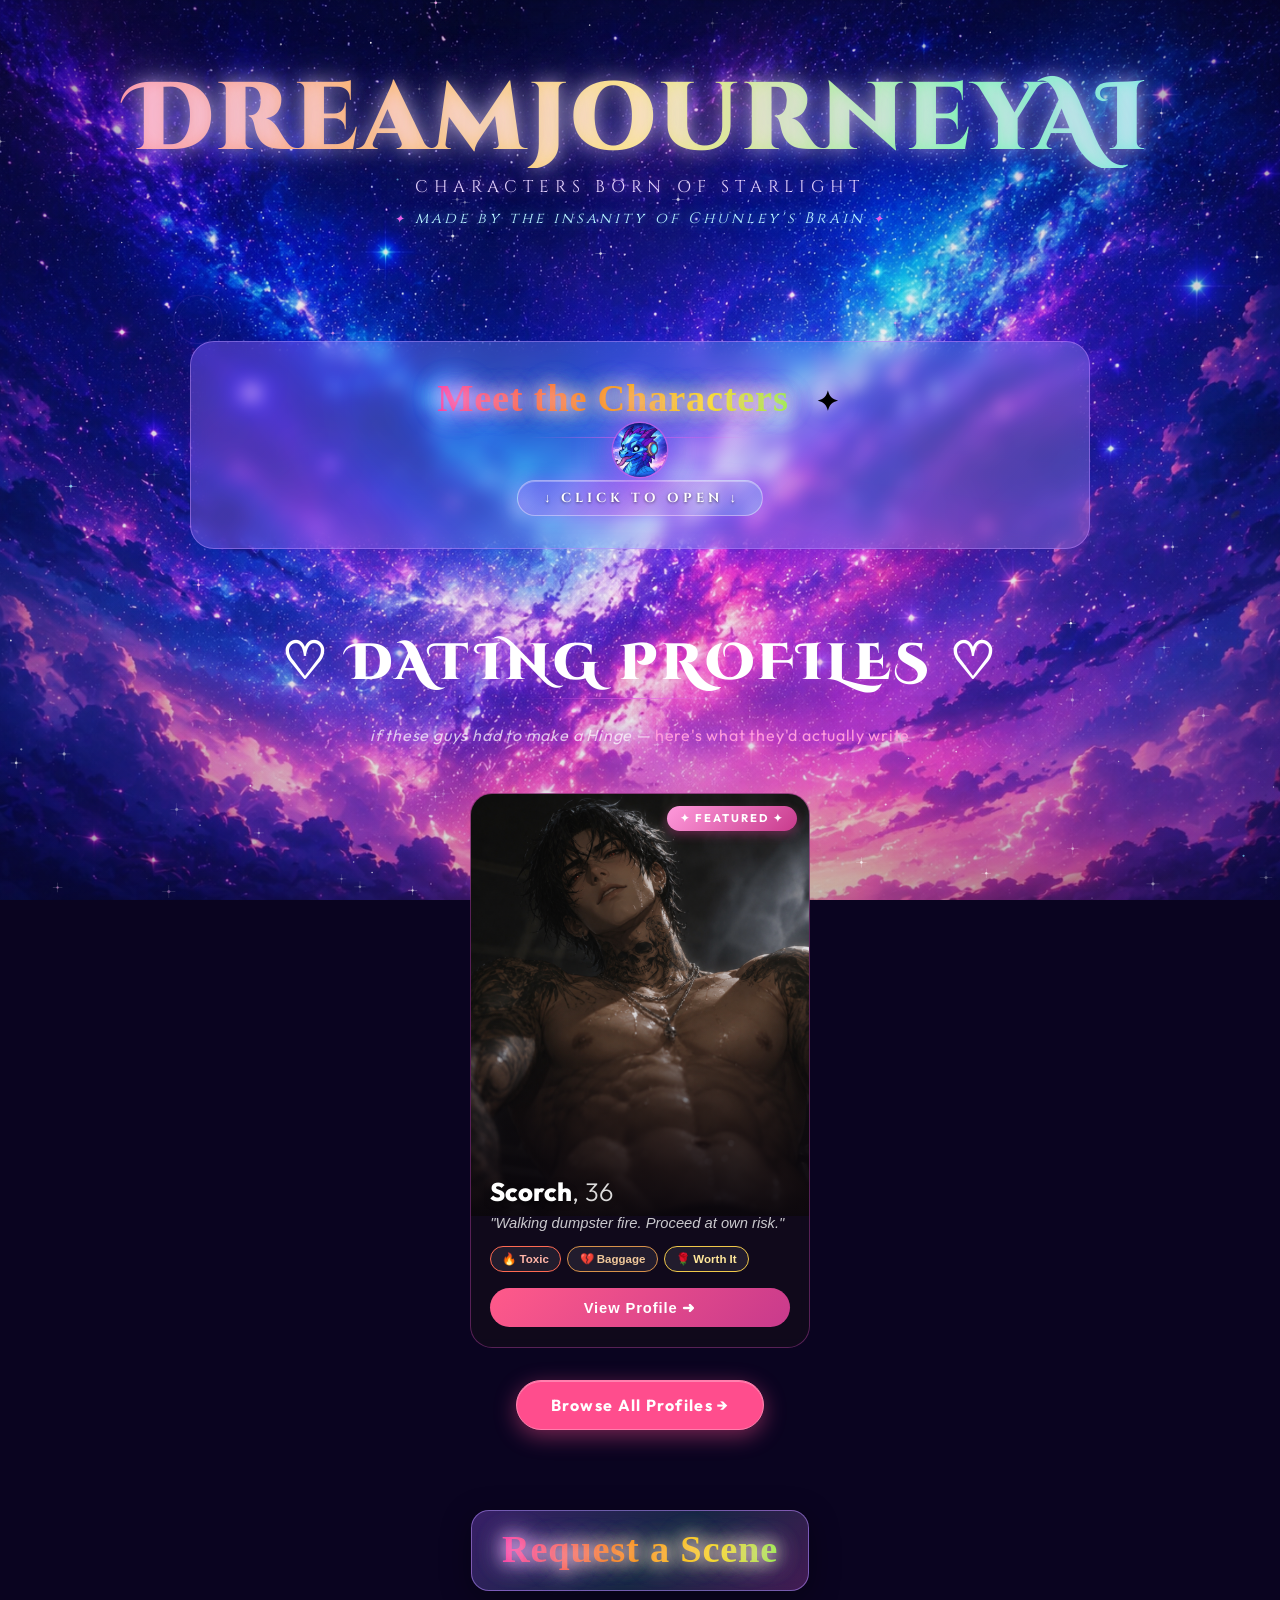
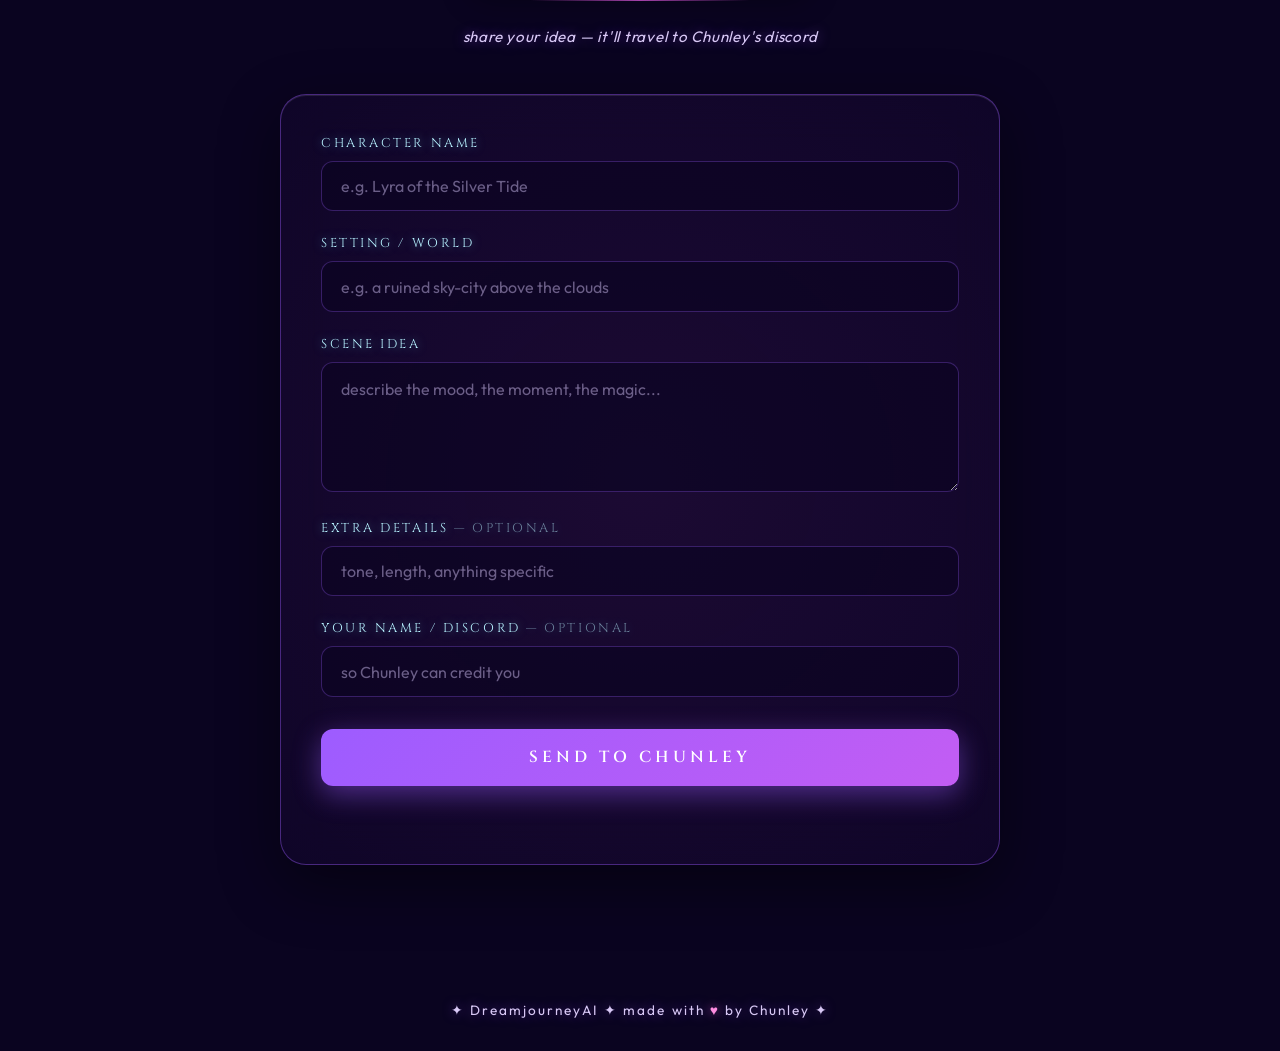
==== commit 39aed7c9: "Activate Shane's profile button and update details Updated Shane's dating profile button to be activ" ====
--- a/index.html
+++ b/index.html
@@ -204,20 +204,25 @@
         </div>
       </button>
 
-      <!-- Shane (locked placeholder) -->
-      <button class="dating-preview-card locked"
+      <!-- Shane (unlocked) -->
+      <button class="dating-preview-card"
+              data-dating="shane"
+              data-dating-href="shane.html#dating"
               data-name="shane"
-              data-tags="deadpan ex-outlaw biker angst quiet emotionally unavailable bass"
-              type="button" disabled aria-label="Shane's profile coming soon">
+              data-tags="deadpan ex-outlaw biker angst quiet emotionally unavailable bass slow burn worth the work snake skins low end"
+              type="button" aria-label="View Shane's dating profile">
         <div class="dating-preview-photo">
           <img src="assets/Shane Pics/shane_bassMainPic.webp" alt="Shane" onerror="this.style.display='none'">
-          <div class="dating-preview-locked-stamp">Coming Soon</div>
         </div>
         <div class="dating-preview-body">
           <h3 class="dating-preview-name">Shane<span>, ?</span></h3>
-          <p class="dating-preview-tag">profile pending — he didn't want to fill it out</p>
-          <div class="dating-preview-types"><span class="romance-tag rt-angst">⚠ TBD</span></div>
-          <span class="dating-preview-cta">Coming Soon</span>
+          <p class="dating-preview-tag">"I'm not mad. This is just my face."</p>
+          <div class="dating-preview-types">
+            <span class="romance-tag rt-angst">⚠ Unavailable</span>
+            <span class="romance-tag rt-complicated">🌫 Slow Burn</span>
+            <span class="romance-tag rt-worth">🌹 Worth It</span>
+          </div>
+          <span class="dating-preview-cta">View Profile ➜</span>
         </div>
       </button>
 
--- a/styles.css
+++ b/styles.css
@@ -10,7 +10,9 @@
     --glow-purple: rgba(157, 92, 255, 0.6);
     --glow-magenta: rgba(232, 94, 232, 0.5);
     --glow-cyan: rgba(94, 220, 255, 0.4);
-    --rainbow-gradient: linear-gradient(90deg, #ff6f9c 0%, #ff9a4d 12%, #ffe14d 25%, #5cff97 38%, #4ddfff 51%, #7a8cff 64%, #b86bff 77%, #ff6fd6 90%, #ff6f9c 100%);
+    --rainbow-gradient: linear-gradient(90deg, #ff85b8 0%, #ffb066 12%, #ffee6e 25%, #74ffaa 38%, #6fe9ff 51%, #91a6ff 64%, #cd8cff 77%, #ff85e3 90%, #ff85b8 100%);
+    /* vivid NEON rainbow — used for the glowing section titles */
+    --rainbow-neon: linear-gradient(90deg, #ff2d95 0%, #ff7b00 13%, #ffe600 26%, #33ff66 40%, #00f0ff 54%, #3b6bff 68%, #b14bff 82%, #ff2dde 91%, #ff2d95 100%);
     --rainbow-dark: linear-gradient(90deg, #6e1430 0%, #6e3210 12%, #5c4a08 25%, #0d4a22 38%, #0a3a52 51%, #1c2c5b 64%, #3a1466 77%, #5c0c4a 90%, #6e1430 100%);
   }
 
@@ -431,33 +433,40 @@
     animation: rainbowFlow 18s linear infinite;
   }
 
-  /* ----- the "Meet the Characters" title: clean animated rainbow, no bloom ----- */
+  /* ----- the section titles: ornate Cinzel Decorative with a glowing NEON rainbow ----- */
   .meet-title {
     position: relative;
     display: inline-block;
-    /* no glow/bloom — just a tight dark shadow to ground the letters */
-    text-shadow: 0 1px 2px rgba(0, 0, 0, 0.55);
-    /* slow, smooth rainbow drift through all the colors */
-    animation: rainbowFlow 22s linear infinite;
-  }
-  /* a duplicate of the words behind the fill, drawn as a STATIC dark rainbow
-     stroke — a steady outline that keeps the bright fill crisp and legible
-     without any glow or shimmer competing with it */
+    /* ornate fantasy-crest lettering */
+    font-family: 'Cinzel Decorative', serif;
+    font-weight: 700;
+    letter-spacing: 0.02em;
+    /* the crisp NEON rainbow fill that slowly drifts through every hue */
+    background-image: var(--rainbow-neon);
+    background-size: 300% 100%;
+    -webkit-background-clip: text;
+    background-clip: text;
+    -webkit-text-fill-color: transparent;
+    color: transparent;
+    animation: rainbowFlow 12s linear infinite;
+  }
+  /* a blurred duplicate of the words behind the fill = the NEON GLOW halo.
+     same neon gradient, same drift, blurred + brightened so the colors bloom */
   .meet-title::before {
     content: attr(data-text);
     position: absolute;
     left: 0; top: 0;
     z-index: -1;
     pointer-events: none;
-    background: var(--rainbow-dark);
+    background-image: var(--rainbow-neon);
+    background-size: 300% 100%;
     -webkit-background-clip: text;
     background-clip: text;
     -webkit-text-fill-color: transparent;
     color: transparent;
-    /* transparent stroke + clipped dark-rainbow fill = a crisp dark OUTLINE */
-    -webkit-text-stroke: 2.5px transparent;
-    /* a tight dark shadow to deepen the edge — no bright bloom */
-    filter: drop-shadow(0 1px 1px rgba(0,0,0,0.65));
+    filter: blur(11px) brightness(1.5);
+    opacity: 0.9;
+    animation: rainbowFlow 12s linear infinite;
   }
   /* a bright glint that sweeps across the letters — the "shimmer" */
   .meet-title::after {
@@ -497,10 +506,15 @@
     backdrop-filter: blur(8px);
     -webkit-backdrop-filter: blur(8px);
   }
-  /* fallback for browsers without text-stroke support */
-  @supports not (-webkit-text-stroke: 1px red) {
-    .meet-title::before { display: none; }
-    .meet-title { text-shadow: 0 1px 2px rgba(0, 0, 0, 0.7), 0 0 1px rgba(0, 0, 0, 0.5); }
+  /* fallback for browsers that can't clip a gradient to text:
+     drop the glow layer and show a solid light fill so titles stay readable */
+  @supports not ((-webkit-background-clip: text) or (background-clip: text)) {
+    .meet-title::before, .meet-title::after { display: none; }
+    .meet-title {
+      -webkit-text-fill-color: #ffd6f2;
+      color: #ffd6f2;
+      text-shadow: 0 0 8px rgba(255,120,220,0.6), 0 0 16px rgba(120,200,255,0.4);
+    }
   }
   @keyframes rainbowFlowRev {
     from { background-position: 200% 50%; }
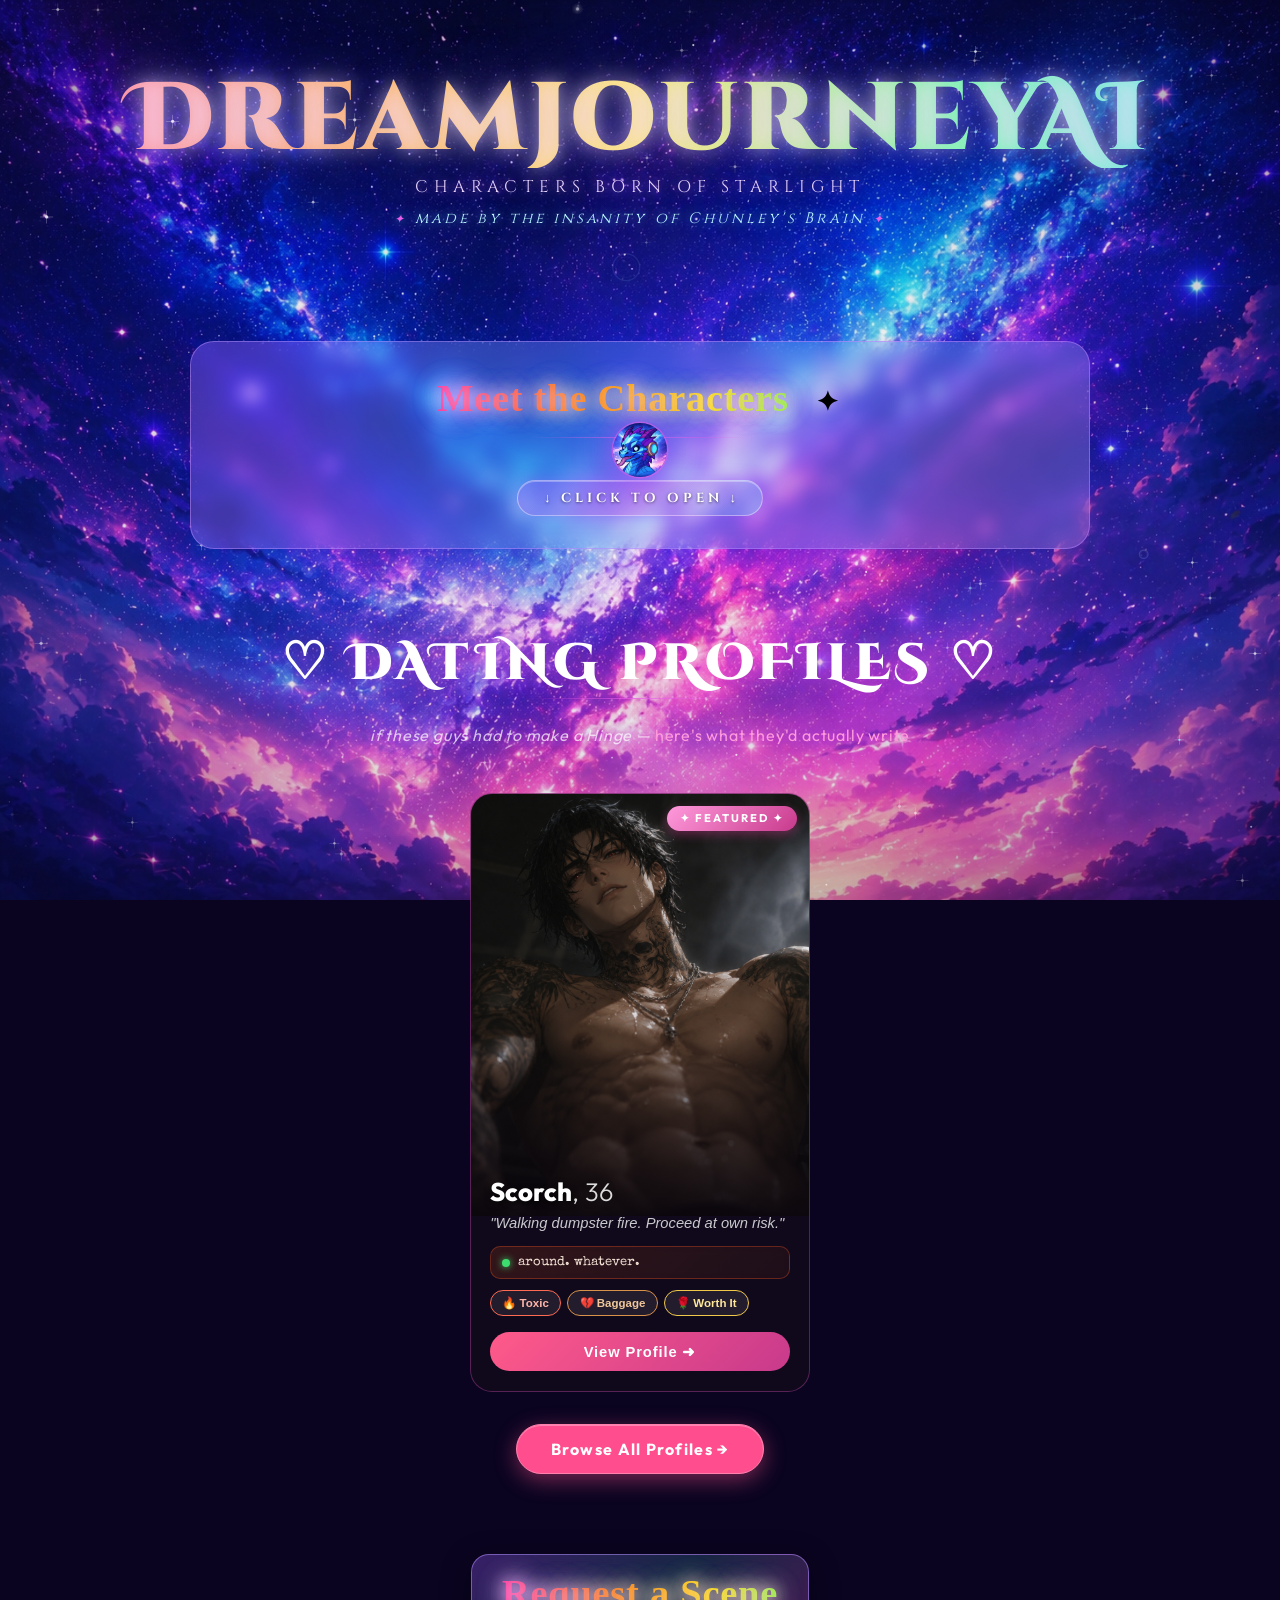
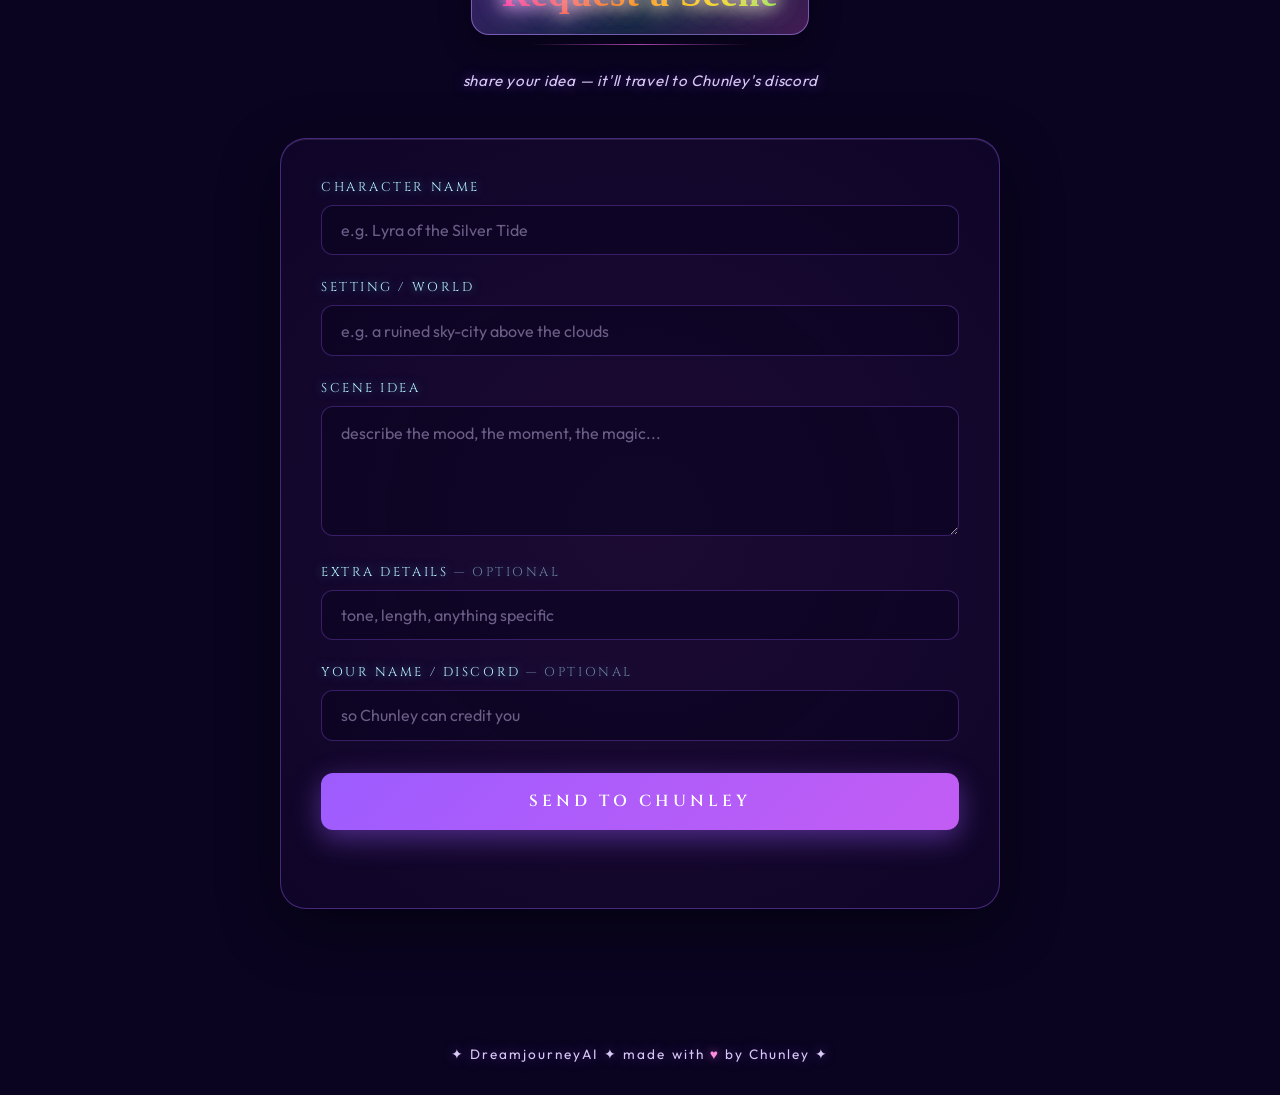
==== commit 89d90427: "Implement live status for dating preview cards Added live status feature for dating preview cards." ====
--- a/index.html
+++ b/index.html
@@ -9,6 +9,22 @@
 <link rel="preconnect" href="https://fonts.gstatic.com" crossorigin />
 <link href="https://fonts.googleapis.com/css2?family=Cinzel+Decorative:wght@400;700;900&family=Cinzel:wght@400;500;600;700&family=Metal+Mania&family=Oswald:wght@400;600;700&family=Outfit:wght@300;400;500;600;700&family=Special+Elite&display=swap" rel="stylesheet" />
 <link rel="stylesheet" href="styles.css" />
+
+<style id="preview-status-css">
+/* live status line on dating preview cards (matches the dating-page banner) */
+.preview-status{ display:flex; align-items:center; gap:.5rem; margin:.1rem 0 .7rem; padding:.45rem .7rem;
+  background:linear-gradient(135deg, rgba(255,90,31,.14), rgba(255,90,31,.05));
+  border:1px solid rgba(255,90,31,.32); border-radius:10px; backdrop-filter:blur(4px); -webkit-backdrop-filter:blur(4px);
+  text-align:left; }
+.preview-status-dot{ width:8px; height:8px; flex:none; border-radius:50%; background:#3ddc6e; box-shadow:0 0 7px #3ddc6e; animation:pvPulse 2s infinite; }
+@keyframes pvPulse{ 0%,100%{ opacity:1;} 50%{ opacity:.35;} }
+.preview-status-text{ font-family:'Special Elite',monospace; font-size:.82rem; line-height:1.25; color:#f4e2d6;
+  overflow:hidden; text-overflow:ellipsis; display:-webkit-box; -webkit-line-clamp:2; -webkit-box-orient:vertical; flex:1; }
+.preview-status-mood{ font-family:'Oswald',sans-serif; font-size:.52rem; letter-spacing:.08em; text-transform:uppercase;
+  color:#ffb88a; background:rgba(255,90,31,.18); border:1px solid rgba(255,90,31,.38); border-radius:999px; padding:2px 7px; white-space:nowrap; flex:none; }
+.preview-status-mood:empty{ display:none; }
+.preview-status.loading .preview-status-text{ opacity:.5; }
+</style>
 </head>
 <body>
 
@@ -54,6 +70,12 @@
         <div class="dating-preview-body">
           <h3 class="dating-preview-name">Scorch<span>, 36</span></h3>
           <p class="dating-preview-tag">"Walking dumpster fire. Proceed at own risk."</p>
+          <!-- live status (pulled from /api/status) -->
+          <div class="preview-status" data-status-char="scorch">
+            <span class="preview-status-dot"></span>
+            <span class="preview-status-text">…</span>
+            <span class="preview-status-mood"></span>
+          </div>
           <div class="dating-preview-types">
             <span class="romance-tag rt-toxic">🔥 Toxic</span>
             <span class="romance-tag rt-baggage">💔 Baggage</span>
@@ -284,5 +306,29 @@
 
 
 <script src="script.js"></script>
+
+<script id="preview-status-js">
+(function(){
+  var STATUS_URL = "https://dream-of-the-journey.vercel.app/api/status";
+  // fill EVERY preview card that has a data-status-char (reusable for all characters)
+  var nodes = document.querySelectorAll(".preview-status[data-status-char]");
+  nodes.forEach(function(node){
+    var ch = node.getAttribute("data-status-char");
+    var txt = node.querySelector(".preview-status-text");
+    var mood = node.querySelector(".preview-status-mood");
+    node.classList.add("loading");
+    fetch(STATUS_URL + "?character=" + encodeURIComponent(ch))
+      .then(function(r){ return r.json(); })
+      .then(function(d){
+        node.classList.remove("loading");
+        if(d && d.status){
+          txt.textContent = (d.moodEmoji ? d.moodEmoji + " " : "") + d.status;
+          if(mood) mood.textContent = d.mood || "";
+        } else { txt.textContent = "around. whatever."; }
+      })
+      .catch(function(){ node.classList.remove("loading"); txt.textContent = "around. whatever."; });
+  });
+})();
+</script>
 </body>
 </html>
--- a/styles.css
+++ b/styles.css
@@ -59,7 +59,7 @@
     width: 54px; height: 54px;
     margin: -27px 0 0 -27px;
     pointer-events: none;
-    z-index: 9999;
+    z-index: 2147483647; /* must sit ABOVE every overlay (DM chat 9999, splash 10000) — it has pointer-events:none so it can never block clicks */
     will-change: transform;
   }
   .dragon-cursor-inner {
@@ -8523,109 +8523,3 @@
   .scorch-page .sc-rat-pit.flash-bad::after,
   .scorch-page .sc-rat-pop { animation-duration: 0.001s; }
 }
-
-
-/* ============================================================
-   SHANE — READING HIS JOURNAL (cozy pixel game)
-   ============================================================ */
-.shane-page .sj {
-  max-width: 540px; margin: 0 auto;
-  background: linear-gradient(180deg, #2a1f18, #1c140f);
-  border: 3px solid #8a5a36; border-radius: 10px;
-  padding: 0.9rem; box-shadow: 0 16px 44px rgba(0,0,0,0.5), inset 0 0 40px rgba(120,80,40,0.15);
-  image-rendering: pixelated;
-}
-.shane-page .sj-hud { display: flex; align-items: center; gap: 0.6rem; flex-wrap: wrap; margin-bottom: 0.7rem; }
-.shane-page .sj-gaze {
-  display: flex; align-items: center; gap: 0.5rem; flex: 1 1 180px;
-  font-family: 'Oswald', sans-serif; font-weight: 700; letter-spacing: 0.1em; text-transform: uppercase;
-  font-size: 0.66rem; padding: 0.45rem 0.7rem; border-radius: 6px;
-  border: 1px solid rgba(231,200,121,0.3); background: rgba(40,28,18,0.7); color: #e7c896;
-  transition: color 0.15s, background 0.15s, border-color 0.15s;
-}
-.shane-page .sj-gaze .dot { width: 11px; height: 11px; border-radius: 50%; background: #7fcf9a; box-shadow: 0 0 8px currentColor; flex: none; }
-.shane-page .sj-gaze.away    { color: #7fcf9a; border-color: rgba(127,207,154,0.5); }
-.shane-page .sj-gaze.away .dot { background: #7fcf9a; }
-.shane-page .sj-gaze.stir    { color: #ffc24a; border-color: rgba(255,194,74,0.6); background: rgba(60,45,15,0.6); }
-.shane-page .sj-gaze.stir .dot { background: #ffc24a; animation: sjBlink 0.4s steps(2) infinite; }
-.shane-page .sj-gaze.looking { color: #ff6a52; border-color: rgba(255,106,82,0.7); background: rgba(70,18,14,0.6); }
-.shane-page .sj-gaze.looking .dot { background: #ff6a52; }
-@keyframes sjBlink { 50% { opacity: 0.3; } }
-.shane-page .sj-count { font-family: 'Oswald', sans-serif; font-size: 0.72rem; color: #e0c4a0; letter-spacing: 0.06em; align-self: center; white-space: nowrap; }
-.shane-page .sj-count b { color: #fff; font-size: 1.05rem; }
-.shane-page .sj-rare b { color: #e7c24a; }
-
-.shane-page .sj-stage { position: relative; border-radius: 6px; overflow: hidden; border: 2px solid #6e4628; background: #14100c; }
-.shane-page #sjCanvas { display: block; width: 100%; height: auto; aspect-ratio: 320 / 200; image-rendering: pixelated; image-rendering: crisp-edges; }
-
-.shane-page .sj-overlay {
-  position: absolute; inset: 0; z-index: 10; display: flex; align-items: center; justify-content: center;
-  padding: 0.8rem; text-align: center; overflow-y: auto; -webkit-overflow-scrolling: touch;
-  background: radial-gradient(circle at 50% 40%, rgba(30,20,12,0.9), rgba(14,10,6,0.97));
-}
-.shane-page .sj-overlay.hidden { display: none; }
-.shane-page .sj-overlay-inner { max-width: 42ch; margin: auto; display: flex; flex-direction: column; gap: 0.7rem; align-items: center; }
-.shane-page .sj-callout { font-family: 'Oswald', sans-serif; font-weight: 700; text-transform: uppercase; letter-spacing: 0.04em; font-size: clamp(1.2rem, 4.5vw, 1.7rem); color: #fff; text-shadow: 0 2px 0 #000, 0 0 18px rgba(231,180,90,0.5); }
-.shane-page .sj-sub { font-family: 'Outfit', sans-serif; font-size: 0.85rem; line-height: 1.55; color: #d8c4a8; }
-.shane-page .sj-sub b { color: #e7c24a; }
-.shane-page .sj-btn {
-  font-family: 'Oswald', sans-serif; font-weight: 700; text-transform: uppercase; letter-spacing: 0.1em;
-  font-size: 1rem; cursor: pointer; padding: 0.7rem 1.6rem; border-radius: 8px; border: none; color: #2a1808;
-  background: linear-gradient(135deg, #f0c060, #e0913a); box-shadow: 0 6px 18px rgba(224,145,58,0.4);
-  transition: transform 0.12s ease, box-shadow 0.12s ease;
-}
-.shane-page .sj-btn:hover { transform: translateY(-2px) scale(1.02); box-shadow: 0 10px 24px rgba(224,145,58,0.55); }
-.shane-page .sj-final { font-family: 'Oswald', sans-serif; color: #d8c4a8; letter-spacing: 0.06em; font-size: 0.9rem; }
-.shane-page .sj-final b { color: #fff; font-size: 1.7rem; display: block; }
-.shane-page .sj-final .best { color: #e0c4a0; font-size: 0.72rem; display: block; margin-top: 0.2rem; letter-spacing: 0.1em; }
-.shane-page .sj-final .last { color: #e8dcc8; font-style: italic; font-family: 'Special Elite', monospace; font-size: 0.8rem; display: block; margin-top: 0.5rem; }
-.shane-page .sj-final .last.gold { color: #e7c879; font-style: normal; font-family: 'Oswald', sans-serif; letter-spacing: 0.06em; }
-
-/* the page card */
-.shane-page .sj-page {
-  margin-top: 0.7rem; border-radius: 6px; padding: 0.9rem 1rem 0.8rem; min-height: 96px;
-  position: relative; border: 1px solid #b4ad96;
-  background: repeating-linear-gradient(180deg, transparent 0 24px, rgba(60,80,110,0.12) 24px 25px), linear-gradient(180deg, #f3ecd8, #e6dcc2);
-  box-shadow: inset 0 0 30px rgba(110,80,30,0.12);
-  transition: box-shadow 0.2s ease;
-}
-.shane-page .sj-page::before { content: ''; position: absolute; left: 26px; top: 0; bottom: 0; width: 2px; background: rgba(200,80,80,0.3); }
-.shane-page .sj.rare .sj-page   { box-shadow: inset 0 0 0 2px rgba(200,162,74,0.55), inset 0 0 40px rgba(200,162,74,0.18); }
-.shane-page .sj.buried .sj-page { box-shadow: inset 0 0 0 2px rgba(180,74,74,0.6), inset 0 0 45px rgba(120,20,20,0.22); background: repeating-linear-gradient(180deg, transparent 0 24px, rgba(70,30,30,0.18) 24px 25px), linear-gradient(180deg, #e6d8ca, #d2c2b2); }
-.shane-page .sj.legend .sj-page { box-shadow: inset 0 0 0 2px rgba(231,200,121,0.85), inset 0 0 50px rgba(231,200,121,0.25); animation: sjGlow 1.8s ease-in-out infinite; }
-@keyframes sjGlow { 0%,100% { box-shadow: inset 0 0 0 2px rgba(231,200,121,0.5), inset 0 0 40px rgba(231,200,121,0.18); } 50% { box-shadow: inset 0 0 0 2px rgba(231,200,121,0.95), inset 0 0 60px rgba(231,200,121,0.32); } }
-.shane-page .sj-page-head { display: flex; align-items: center; gap: 0.5rem; margin-bottom: 0.5rem; }
-.shane-page .sj-tag { display: inline-block; font-family: 'Oswald', sans-serif; font-weight: 700; font-size: 0.58rem; letter-spacing: 0.16em; text-transform: uppercase; color: #2a5a78; border: 1px solid rgba(42,90,120,0.5); border-radius: 3px; padding: 2px 7px; background: rgba(42,90,120,0.08); }
-.shane-page .sj.rare .sj-tag   { color: #8a6d1f; border-color: rgba(200,162,74,0.6); background: rgba(200,162,74,0.12); }
-.shane-page .sj.buried .sj-tag { color: #8a1f1f; border-color: rgba(180,74,74,0.7); background: rgba(180,74,74,0.14); }
-.shane-page .sj.legend .sj-tag { color: #6a4e08; border-color: rgba(231,200,121,0.85); background: rgba(231,200,121,0.22); }
-.shane-page .sj-sticker { margin-left: auto; font-family: 'Oswald', sans-serif; font-weight: 700; letter-spacing: 0.12em; font-size: 0.56rem; text-transform: uppercase; padding: 3px 8px; border-radius: 4px; transform: rotate(-4deg); }
-.shane-page .sj-sticker.rare   { color: #5a4708; background: #f0d878; box-shadow: 0 2px 5px rgba(0,0,0,0.3); }
-.shane-page .sj-sticker.buried { color: #fff; background: #b44a4a; box-shadow: 0 2px 5px rgba(0,0,0,0.3); }
-.shane-page .sj-sticker.legend { color: #5a4708; background: linear-gradient(135deg,#ffe9a8,#e7c24a); box-shadow: 0 2px 8px rgba(231,200,121,0.6); }
-.shane-page .sj-entry { font-family: 'Special Elite', monospace; color: #1f2d3a; font-size: 0.98rem; line-height: 1.7; white-space: pre-line; min-height: 2.2em; }
-.shane-page .sj.buried .sj-entry { color: #2a1414; }
-.shane-page .sj.legend .sj-entry { color: #4a370a; font-weight: 700; }
-.shane-page .sj-date { margin-top: 0.7rem; text-align: right; font-family: 'Special Elite', monospace; font-style: italic; font-size: 0.76rem; color: #5a6a78; }
-
-/* controls */
-.shane-page .sj-controls { display: flex; gap: 0.6rem; margin-top: 0.8rem; }
-.shane-page .sj-cbtn {
-  flex: 1 1 0; font-family: 'Oswald', sans-serif; font-weight: 700; text-transform: uppercase; letter-spacing: 0.08em;
-  font-size: 0.95rem; cursor: pointer; padding: 0.85rem 0.5rem; border-radius: 8px; border: none; min-height: 52px;
-  touch-action: manipulation; transition: transform 0.08s ease, filter 0.1s ease;
-}
-.shane-page .sj-cbtn.turn { color: #2a1808; background: linear-gradient(135deg, #cfe8a8, #8fc46a); box-shadow: 0 5px 14px rgba(143,196,106,0.35); }
-.shane-page .sj-cbtn.shut { color: #fff; background: linear-gradient(135deg, #e87a6a, #c8463a); box-shadow: 0 5px 14px rgba(200,70,58,0.35); }
-.shane-page .sj-cbtn:active { transform: translateY(2px) scale(0.99); filter: brightness(1.1); }
-
-.shane-page .sj-line { margin-top: 0.7rem; text-align: center; min-height: 1.3em; font-family: 'Special Elite', monospace; font-style: italic; font-size: 0.92rem; color: #d8c4a8; }
-.shane-page .sj-line.warn { color: #ffc24a; }
-.shane-page .sj-line.bad  { color: #ff8a6a; }
-.shane-page .sj-line.good { color: #8fe3a0; }
-.shane-page .sj-line.gold { color: #e7c879; }
-.shane-page .sj-line.blood{ color: #ff7a6a; }
-
-@media (prefers-reduced-motion: reduce) {
-  .shane-page .sj-gaze.stir .dot, .shane-page .sj.legend .sj-page { animation: none; }
-}
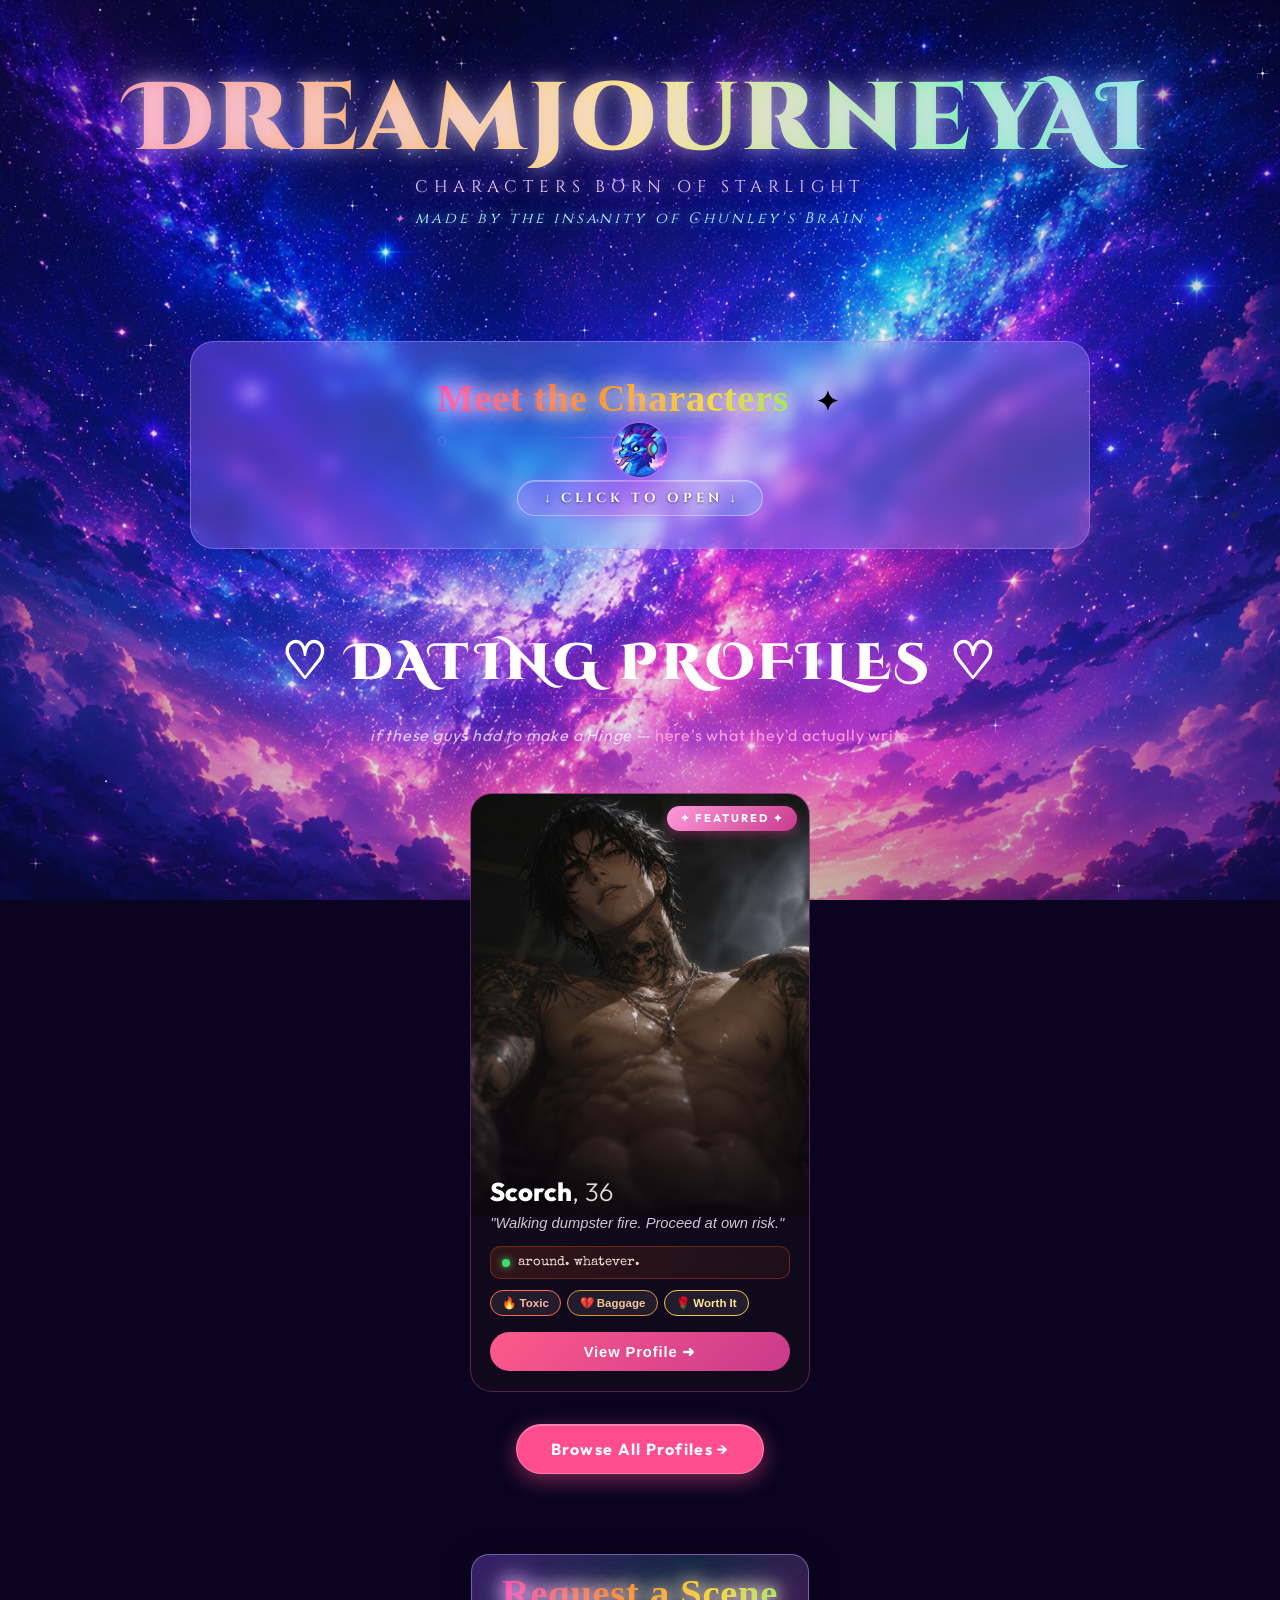
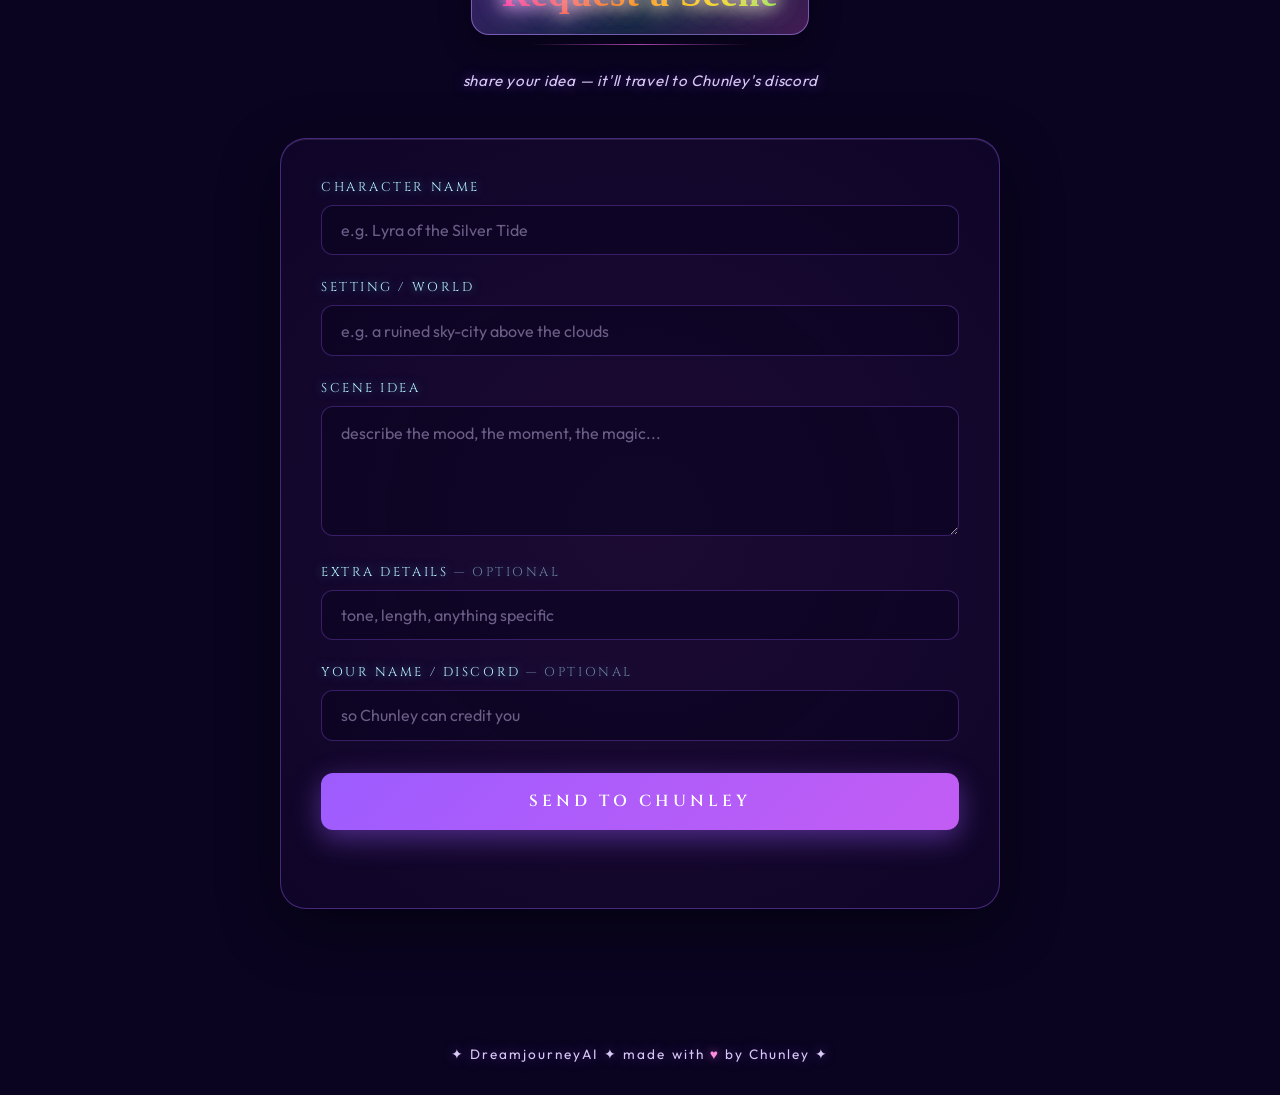
==== commit 069708d9: "Update dating preview with age and status Updated Shane's age in the dating preview and added a live" ====
--- a/index.html
+++ b/index.html
@@ -237,8 +237,14 @@
           <img src="assets/Shane Pics/shane_bassMainPic.webp" alt="Shane" onerror="this.style.display='none'">
         </div>
         <div class="dating-preview-body">
-          <h3 class="dating-preview-name">Shane<span>, ?</span></h3>
+          <h3 class="dating-preview-name">Shane<span>, 38</span></h3>
           <p class="dating-preview-tag">"I'm not mad. This is just my face."</p>
+          <!-- live status (pulled from /api/status) -->
+          <div class="preview-status" data-status-char="shane">
+            <span class="preview-status-dot"></span>
+            <span class="preview-status-text">…</span>
+            <span class="preview-status-mood"></span>
+          </div>
           <div class="dating-preview-types">
             <span class="romance-tag rt-angst">⚠ Unavailable</span>
             <span class="romance-tag rt-complicated">🌫 Slow Burn</span>
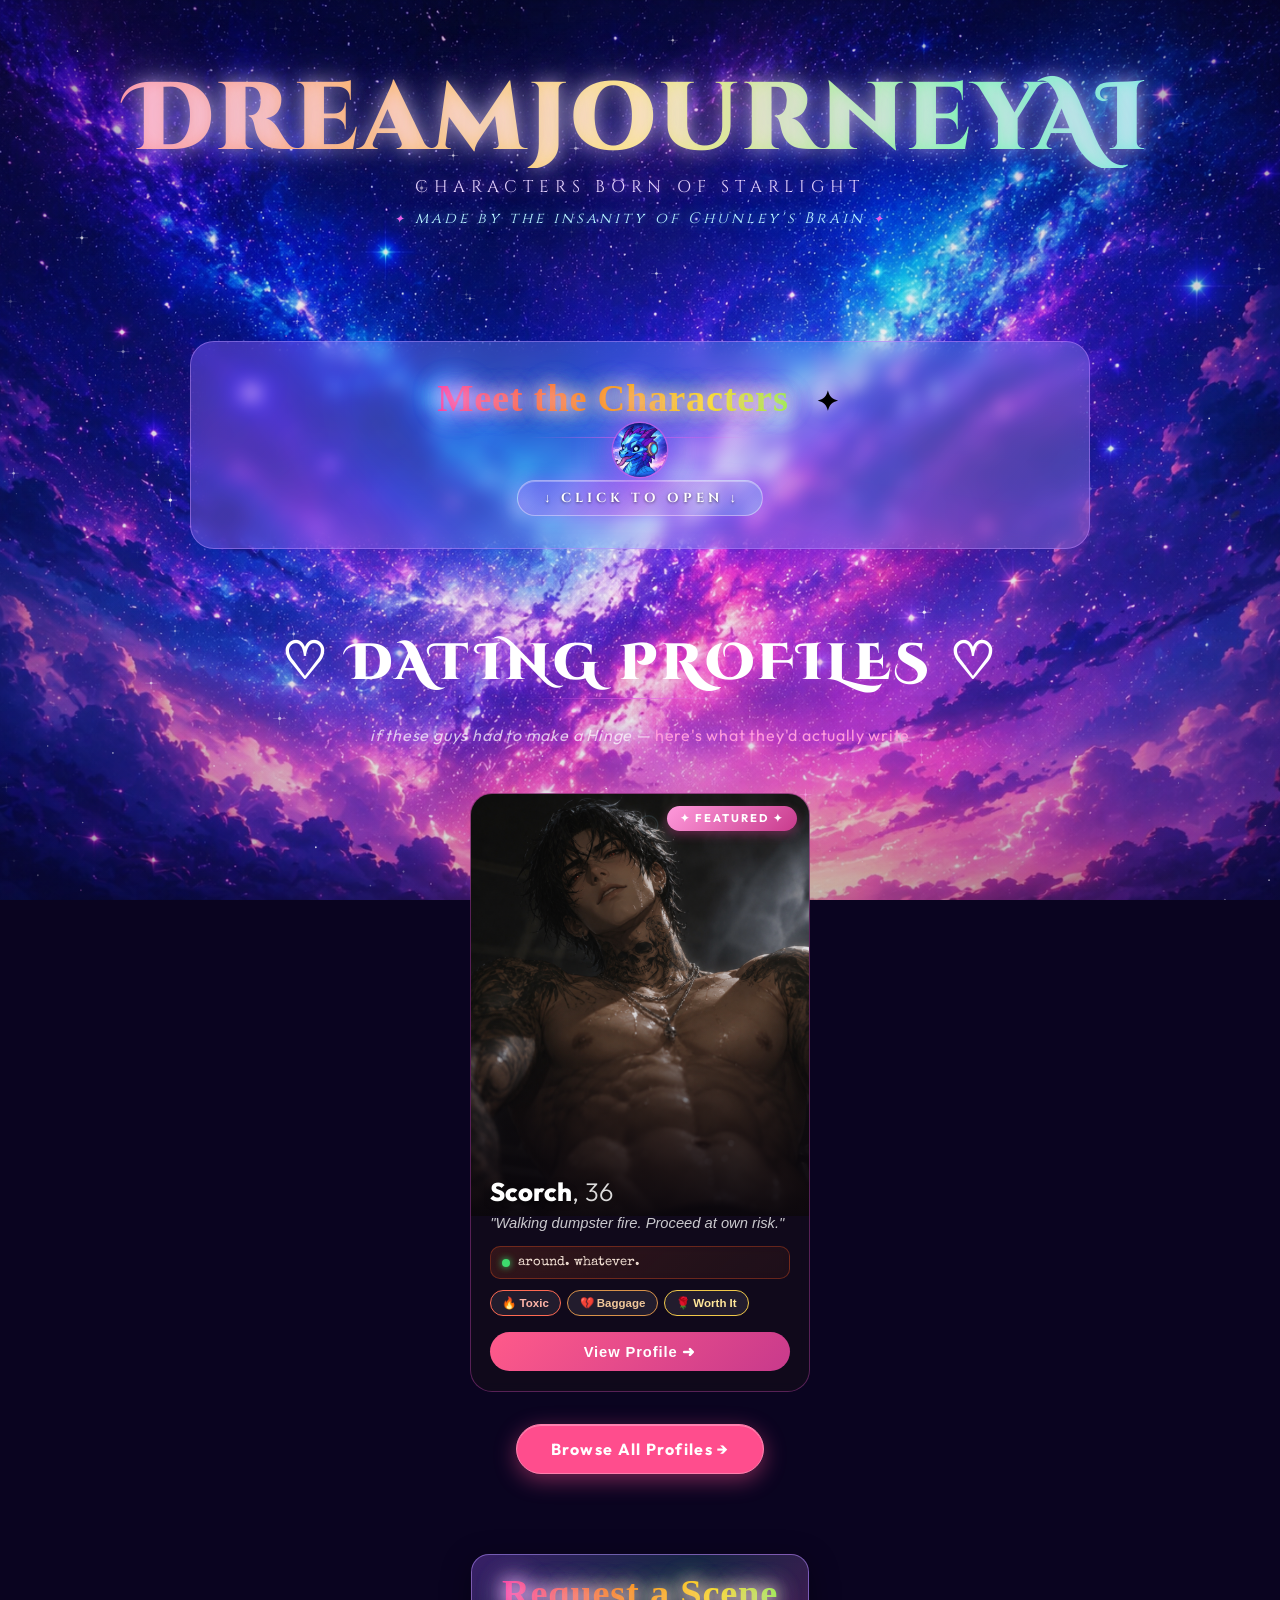
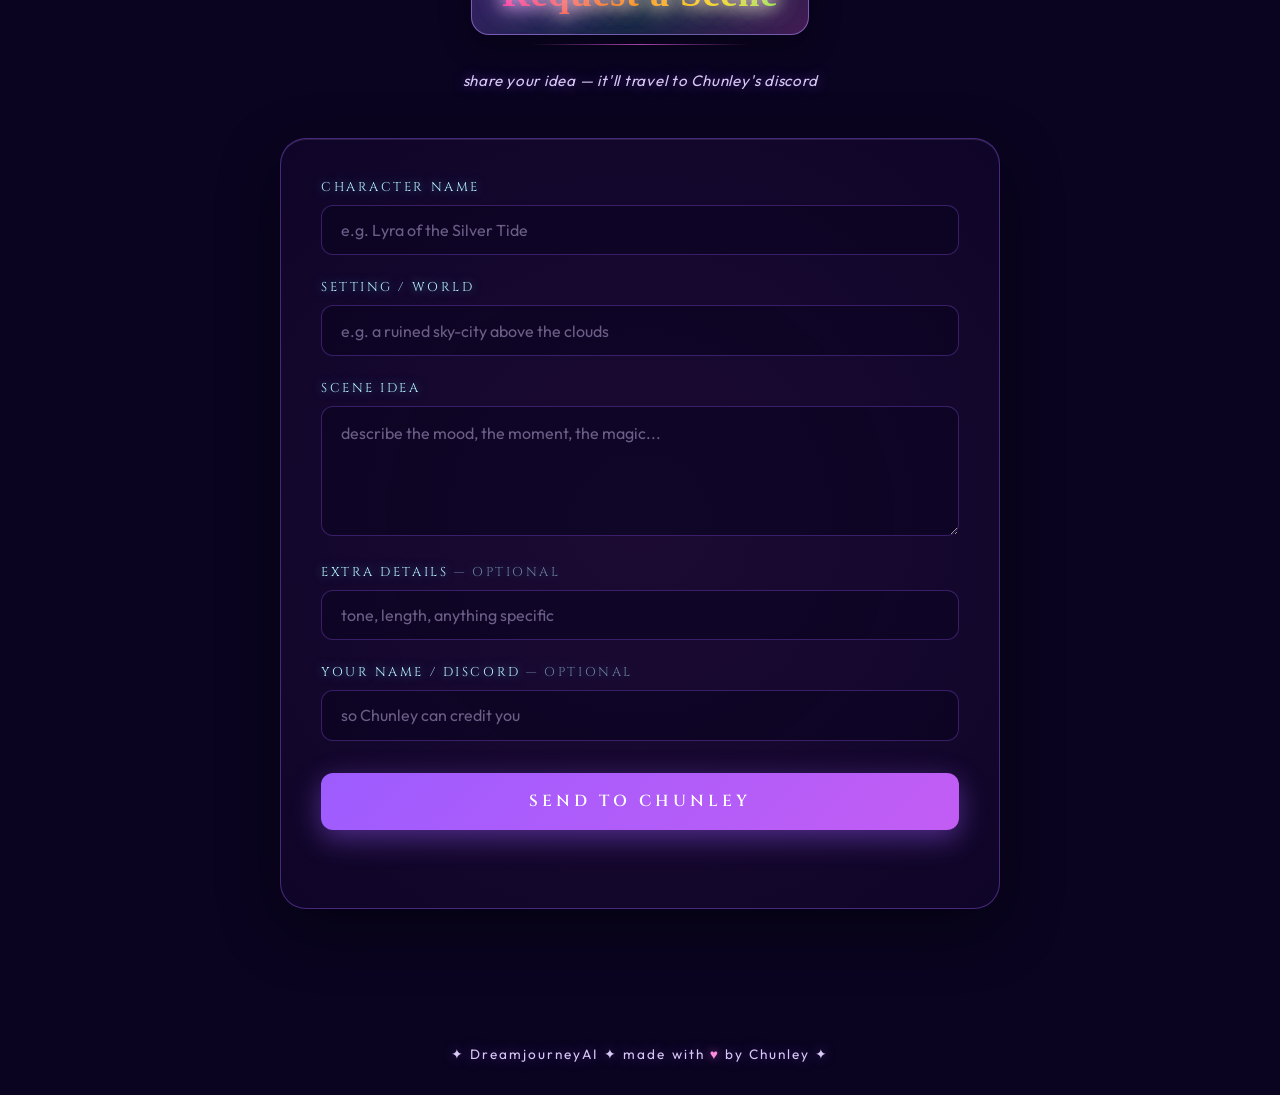
==== commit d95230fb: "Add preview status section to dating preview" ====
--- a/index.html
+++ b/index.html
@@ -195,6 +195,11 @@
         <div class="dating-preview-body">
           <h3 class="dating-preview-name">Scorch<span>, 36</span></h3>
           <p class="dating-preview-tag">"Walking dumpster fire. Proceed at own risk."</p>
+          <div class="preview-status" data-status-char="scorch">
+            <span class="preview-status-dot"></span>
+            <span class="preview-status-text">…</span>
+            <span class="preview-status-mood"></span>
+          </div>
           <div class="dating-preview-types">
             <span class="romance-tag rt-toxic">🔥 Toxic</span>
             <span class="romance-tag rt-baggage">💔 Baggage</span>
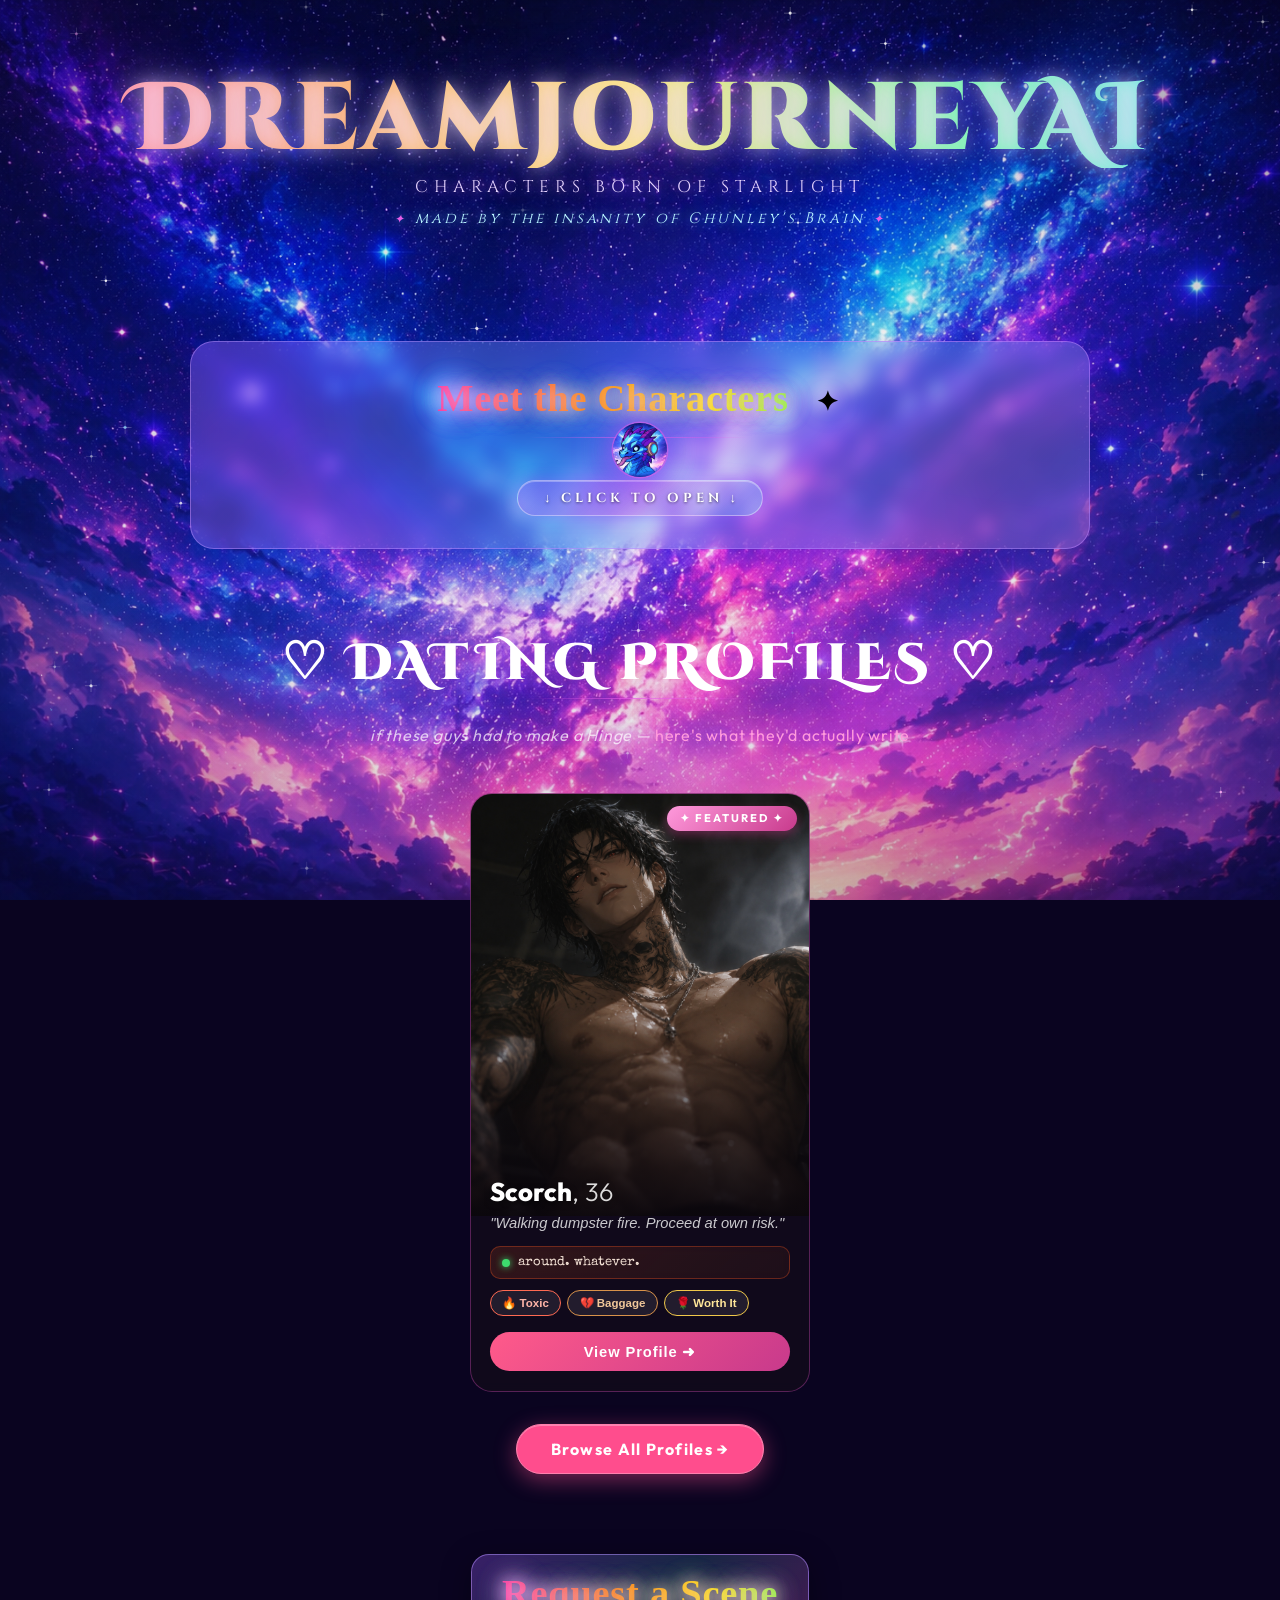
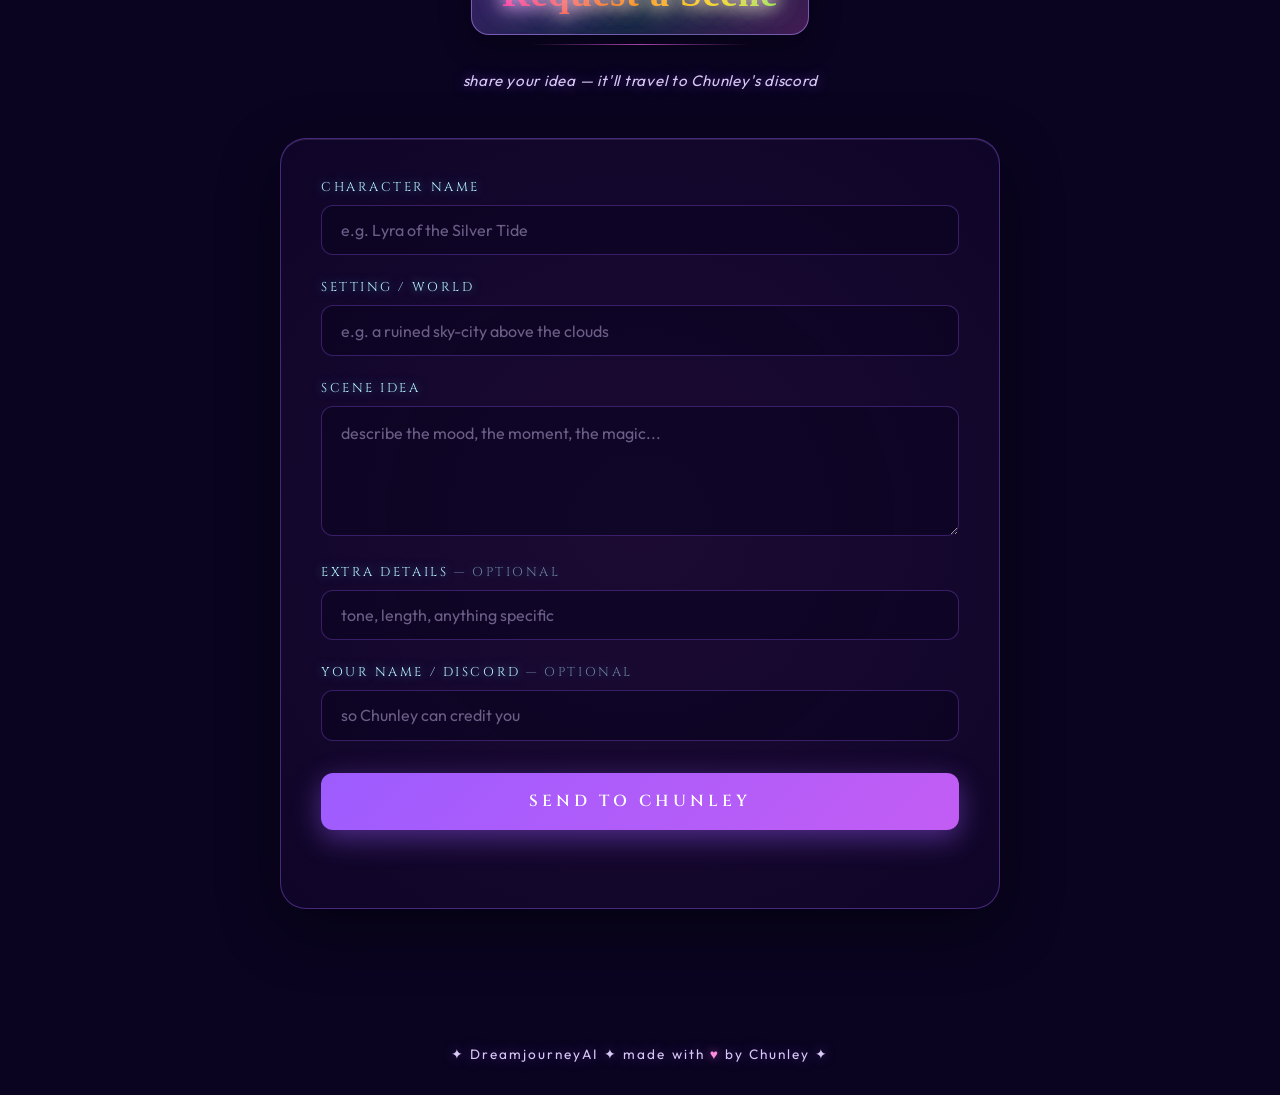
==== commit 4ab8ba5a: "Implement live status display in dating preview Added live status section for user preview." ====
--- a/index.html
+++ b/index.html
@@ -222,6 +222,12 @@
         <div class="dating-preview-body">
           <h3 class="dating-preview-name">Rory<span>, 35</span></h3>
           <p class="dating-preview-tag">"Charmin', handsome, an' a terrible bloody idea."</p>
+          <!-- live status (pulled from /api/status) -->
+          <div class="preview-status" data-status-char="rory">
+            <span class="preview-status-dot"></span>
+            <span class="preview-status-text">…</span>
+            <span class="preview-status-mood"></span>
+          </div>
           <div class="dating-preview-types">
             <span class="romance-tag rt-toxic">🔥 Heartbreaker</span>
             <span class="romance-tag rt-complicated">🎴 Smooth Talker</span>
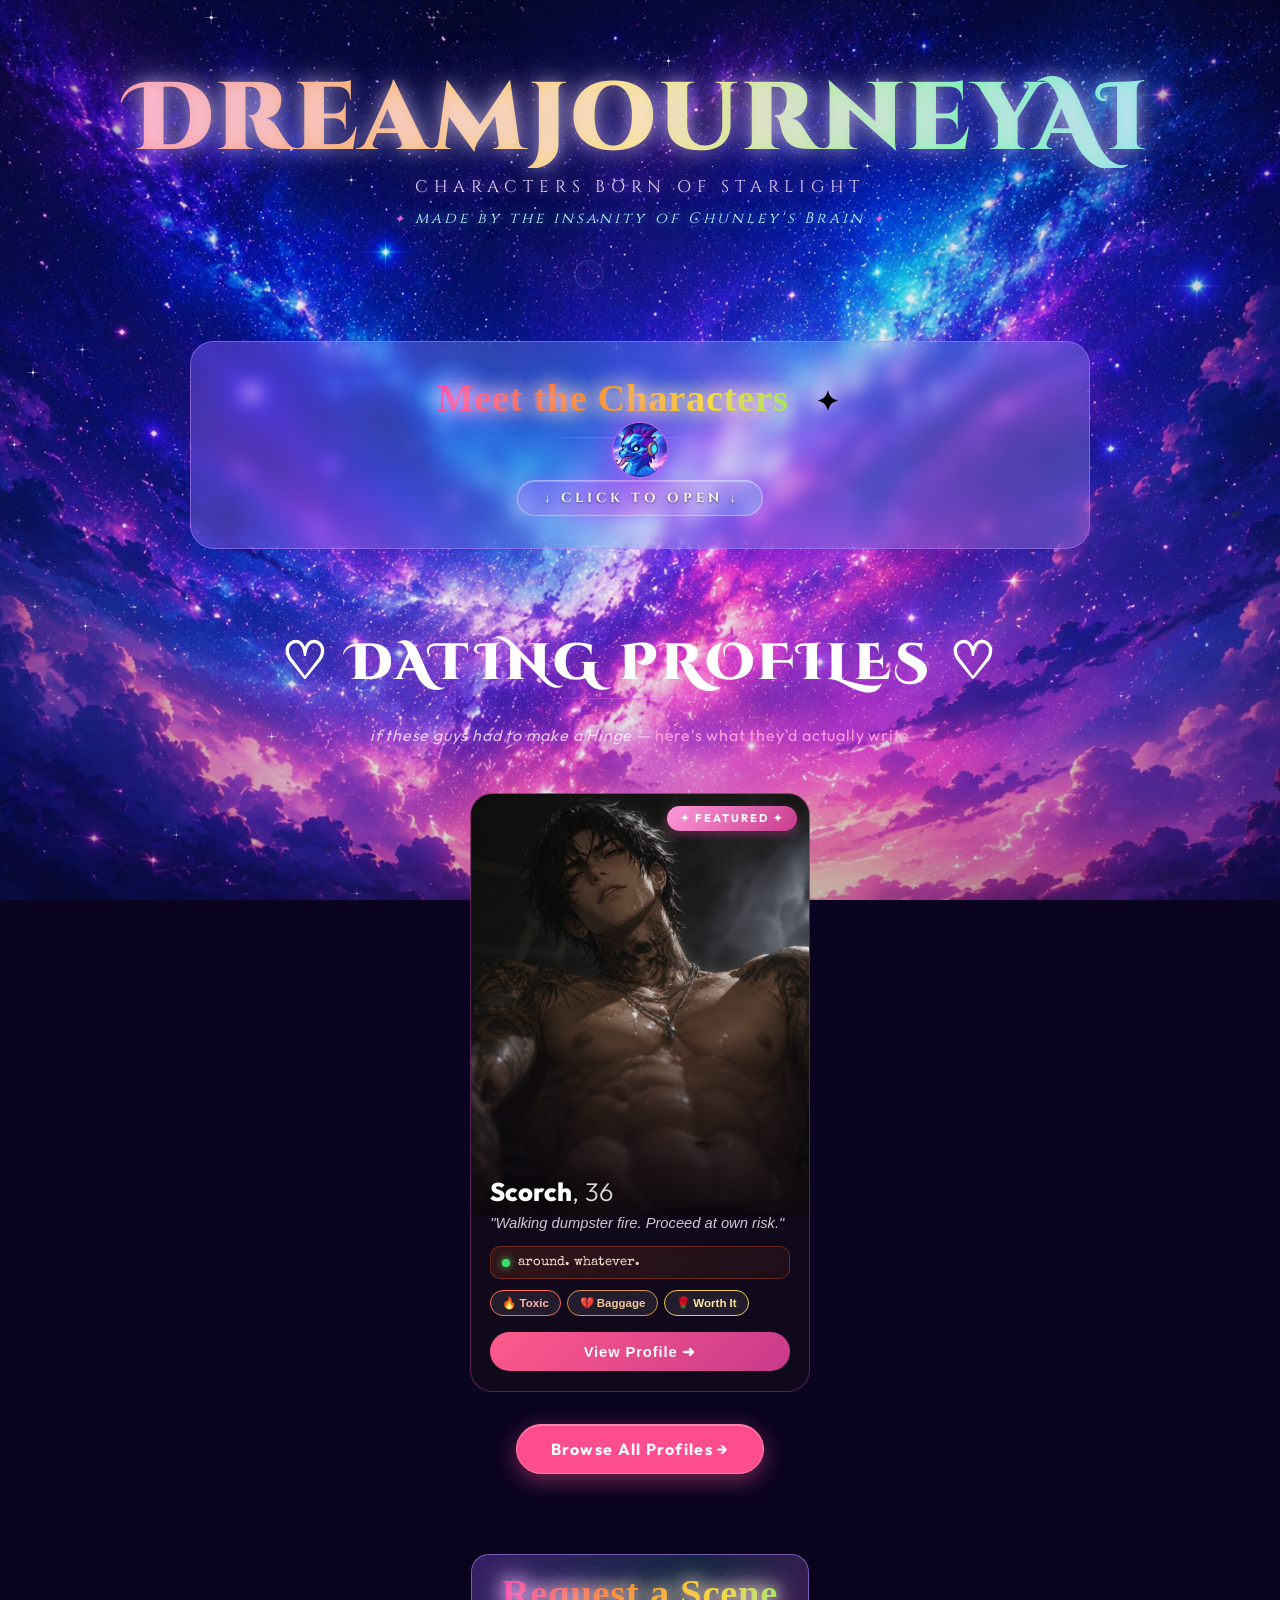
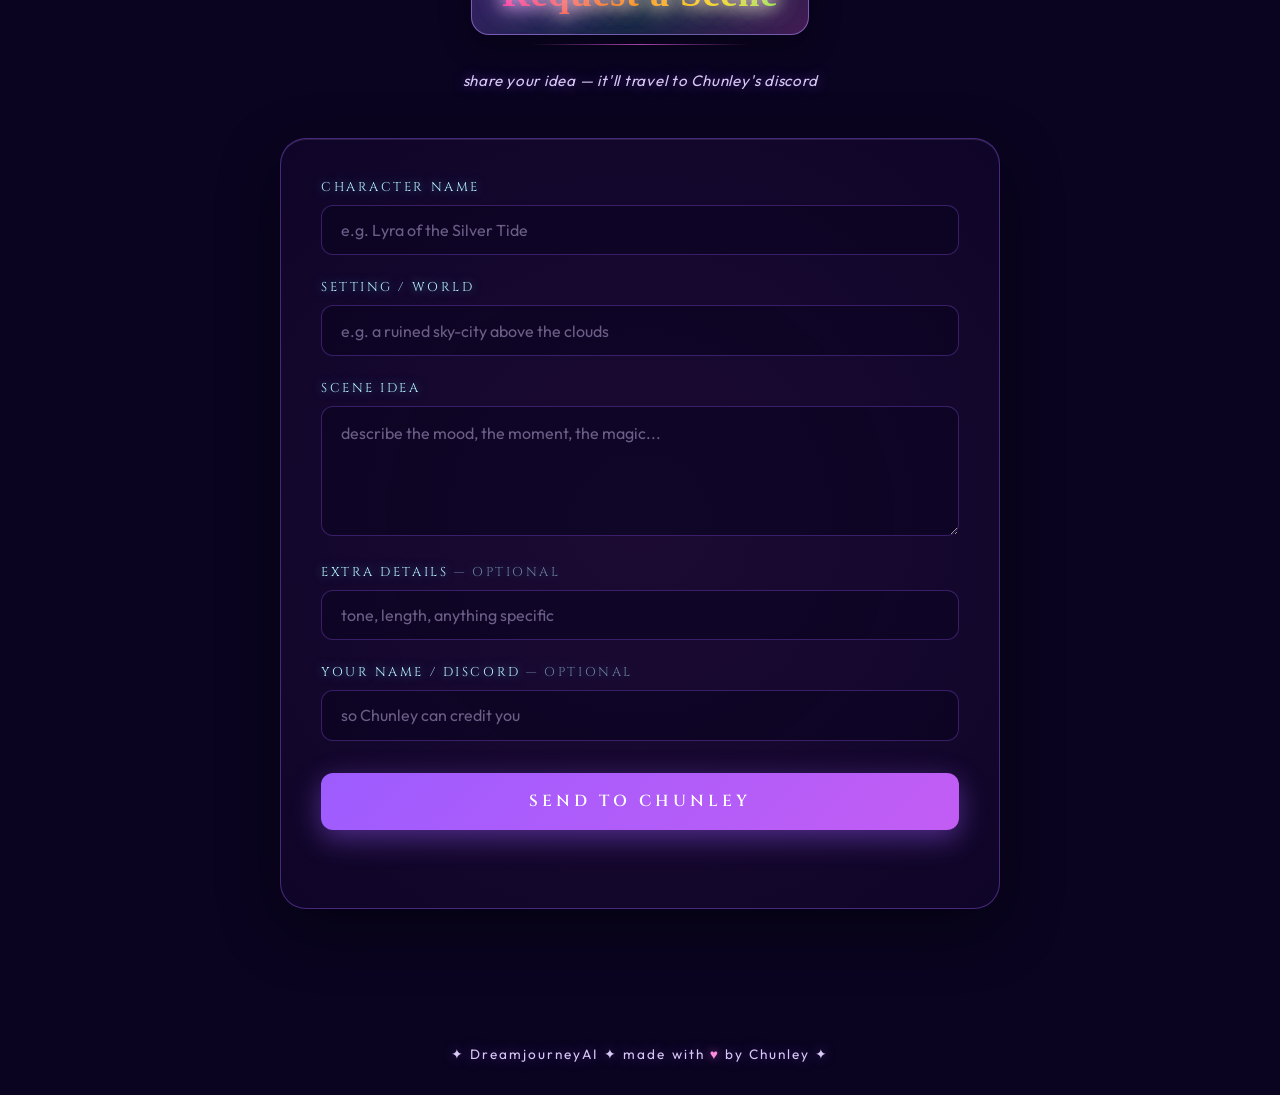
==== commit 384fad39: "Add dating preview card for Kayla Added a new dating preview card for Kayla with relevant data attri" ====
--- a/index.html
+++ b/index.html
@@ -259,6 +259,34 @@
           <div class="dating-preview-types">
             <span class="romance-tag rt-angst">⚠ Unavailable</span>
             <span class="romance-tag rt-complicated">🌫 Slow Burn</span>
+            <span class="romance-tag rt-worth">🌹 Worth It</span>
+          </div>
+          <span class="dating-preview-cta">View Profile ➜</span>
+        </div>
+      </button>
+
+      <!-- Kayla (unlocked) -->
+      <button class="dating-preview-card"
+              data-dating="kayla"
+              data-dating-href="kayla.html#dating"
+              data-name="kayla"
+              data-tags="gothic queen ice cold honest blunt complicated emotionally unavailable cello keys piano crochet drama worth the work snake skins"
+              type="button" aria-label="View Kayla's dating profile">
+        <div class="dating-preview-photo">
+          <img src="assets/Kayla Pics/KaylaPfp.webp" alt="Kayla" onerror="this.style.display='none'">
+        </div>
+        <div class="dating-preview-body">
+          <h3 class="dating-preview-name">Kayla<span>, 28</span></h3>
+          <p class="dating-preview-tag">"Nothing serious. That's not a challenge — it's a rule."</p>
+          <!-- live status (pulled from /api/status) -->
+          <div class="preview-status" data-status-char="kayla">
+            <span class="preview-status-dot"></span>
+            <span class="preview-status-text">…</span>
+            <span class="preview-status-mood"></span>
+          </div>
+          <div class="dating-preview-types">
+            <span class="romance-tag rt-angst">🖤 Unavailable</span>
+            <span class="romance-tag rt-complicated">⚠ Complicated</span>
             <span class="romance-tag rt-worth">🌹 Worth It</span>
           </div>
           <span class="dating-preview-cta">View Profile ➜</span>
--- a/styles.css
+++ b/styles.css
@@ -846,6 +846,49 @@
         0 0 28px rgba(244, 200, 100, 0.6),
         0 0 48px rgba(212, 154, 58, 0.45);
       filter: brightness(1.12);
+    }
+  }
+
+  /* Gothic-style name effect (Kayla). Violet/black-lace gradient with
+     a slow candle-pulse — gothic queen, silver jewelry, Omni underneath. */
+  .character-name.gothic {
+    font-family: 'Cinzel Decorative', serif;
+    font-weight: 900;
+    font-size: 1.5rem;
+    letter-spacing: 0.12em;
+    text-transform: uppercase;
+    color: transparent;
+    background-image: linear-gradient(
+      180deg,
+      #f6eaff 0%,
+      #d8a0ff 25%,
+      #b04dff 55%,
+      #6a1fb8 85%,
+      #1a0530 100%
+    );
+    -webkit-background-clip: text;
+            background-clip: text;
+    -webkit-text-fill-color: transparent;
+    text-shadow:
+      0 0 8px rgba(176, 77, 255, 0.5),
+      0 0 18px rgba(216, 160, 255, 0.4),
+      0 0 32px rgba(106, 31, 184, 0.3);
+    animation: gothic-candle 4.2s ease-in-out infinite;
+  }
+  @keyframes gothic-candle {
+    0%, 100% {
+      text-shadow:
+        0 0 8px rgba(176, 77, 255, 0.5),
+        0 0 18px rgba(216, 160, 255, 0.4),
+        0 0 32px rgba(106, 31, 184, 0.3);
+      filter: brightness(1);
+    }
+    50% {
+      text-shadow:
+        0 0 13px rgba(216, 160, 255, 0.7),
+        0 0 26px rgba(176, 77, 255, 0.55),
+        0 0 46px rgba(106, 31, 184, 0.45);
+      filter: brightness(1.1);
     }
   }
 
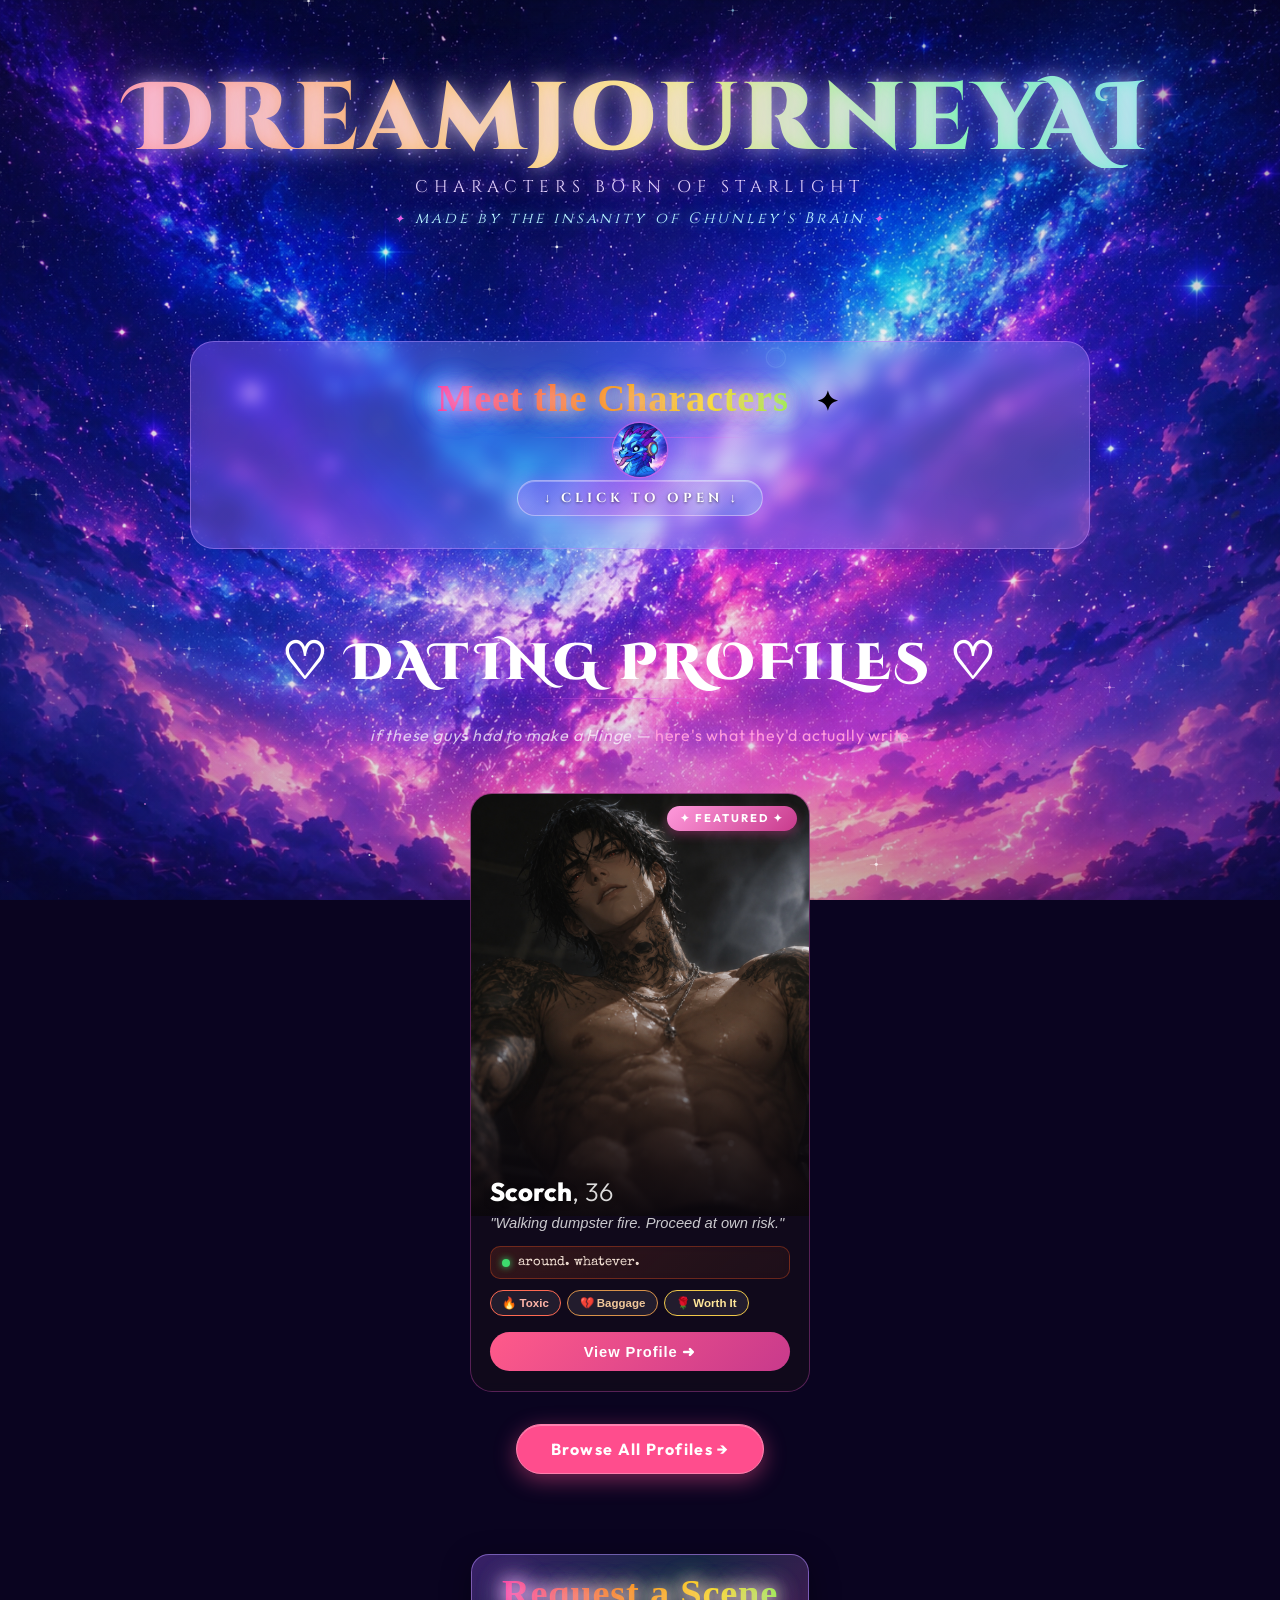
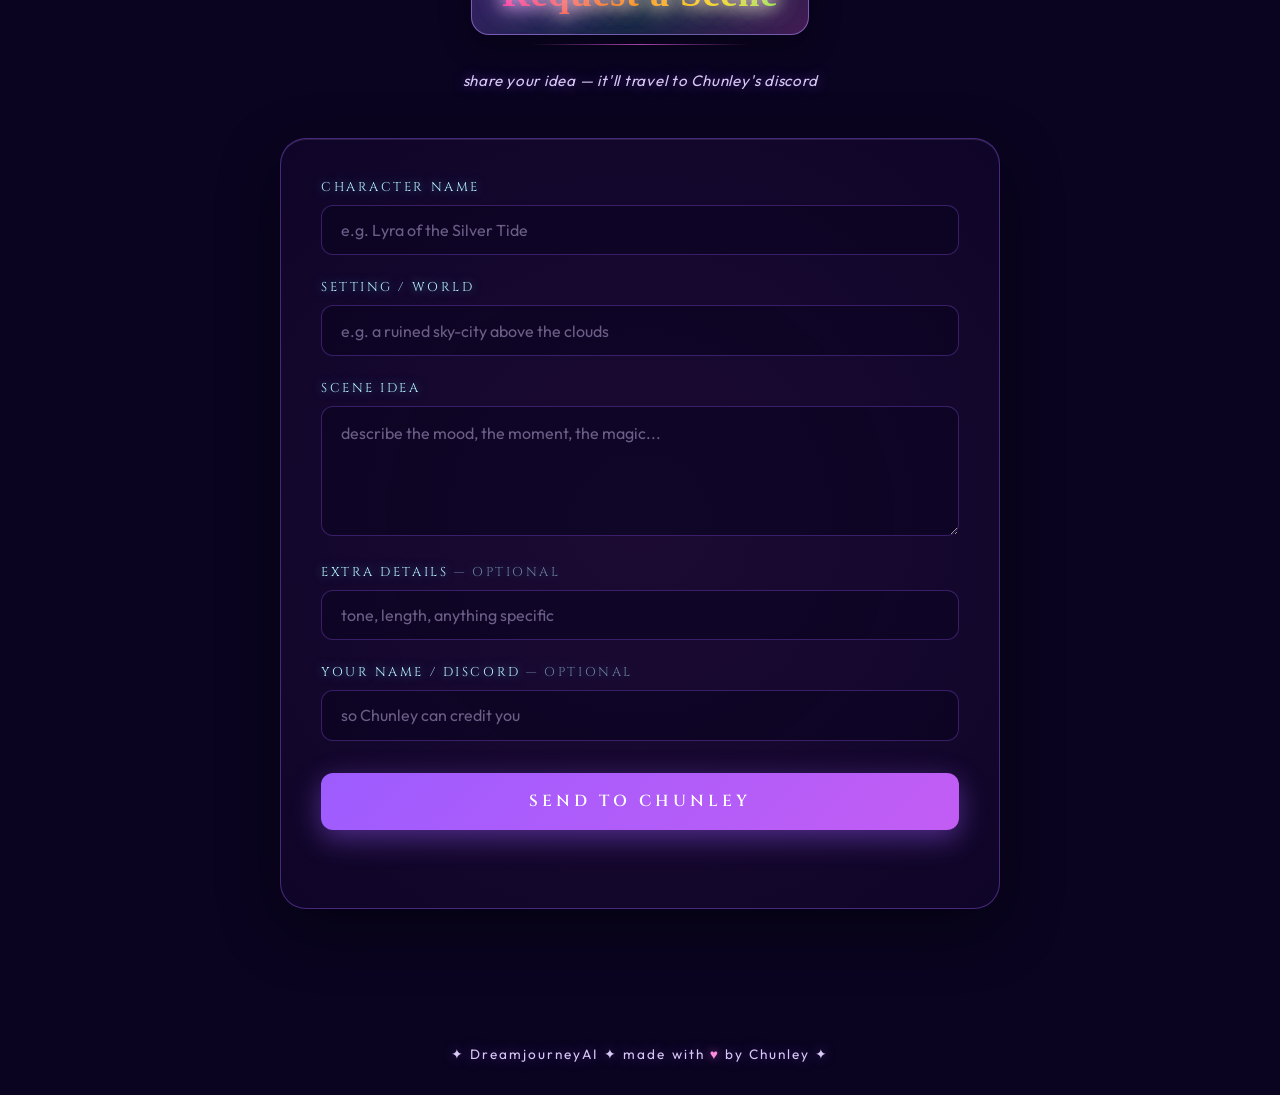
==== commit 46888181: "Update Rory's profile image in index.html" ====
--- a/index.html
+++ b/index.html
@@ -217,7 +217,7 @@
               data-tags="irish peaky blinders 1920s charmer liar womanizer bootleg cards gangster handsome heartbreaker birmingham omalley trouble"
               type="button" aria-label="View Rory's dating profile">
         <div class="dating-preview-photo">
-          <img src="assets/Rory Pics/SexyRory.webp" alt="Rory" onerror="this.style.display='none'">
+          <img src="assets/Rory Pics/RoryMainPfp.webp" alt="Rory" onerror="this.style.display='none'">
         </div>
         <div class="dating-preview-body">
           <h3 class="dating-preview-name">Rory<span>, 35</span></h3>
